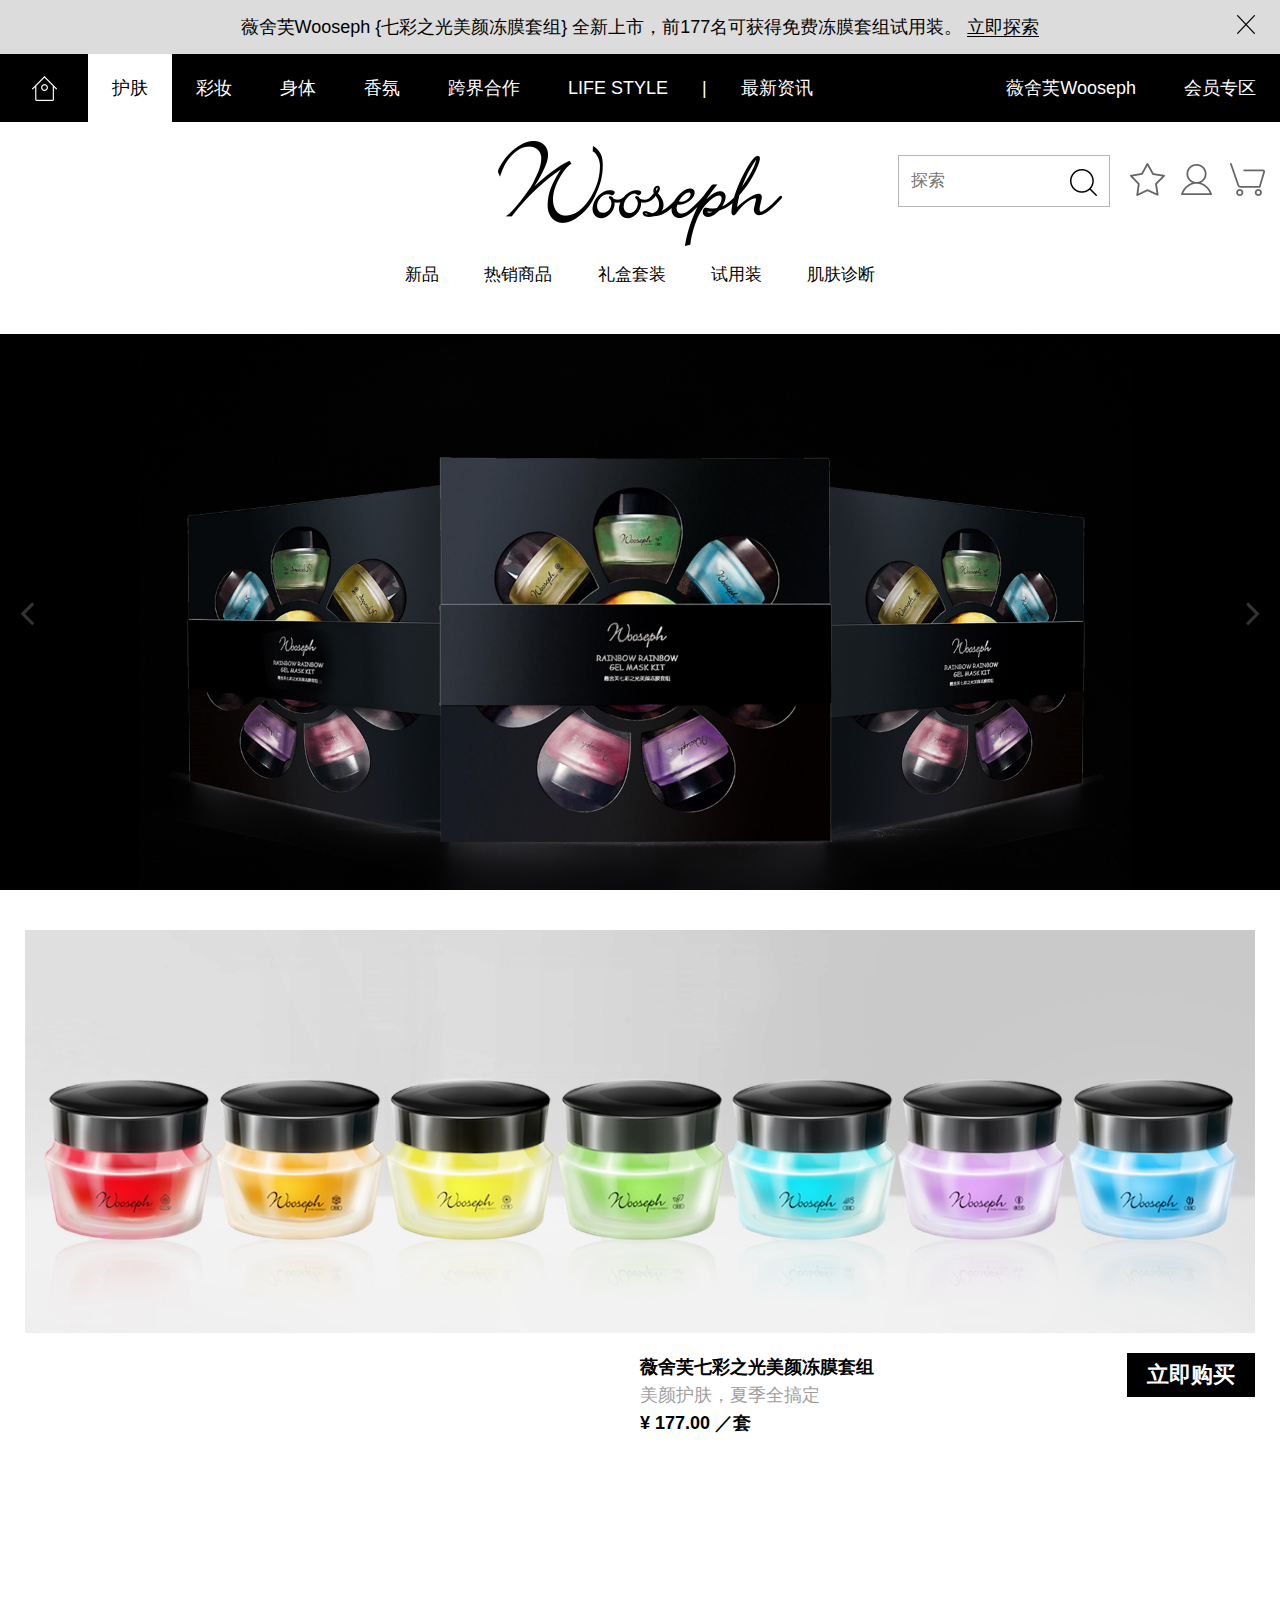
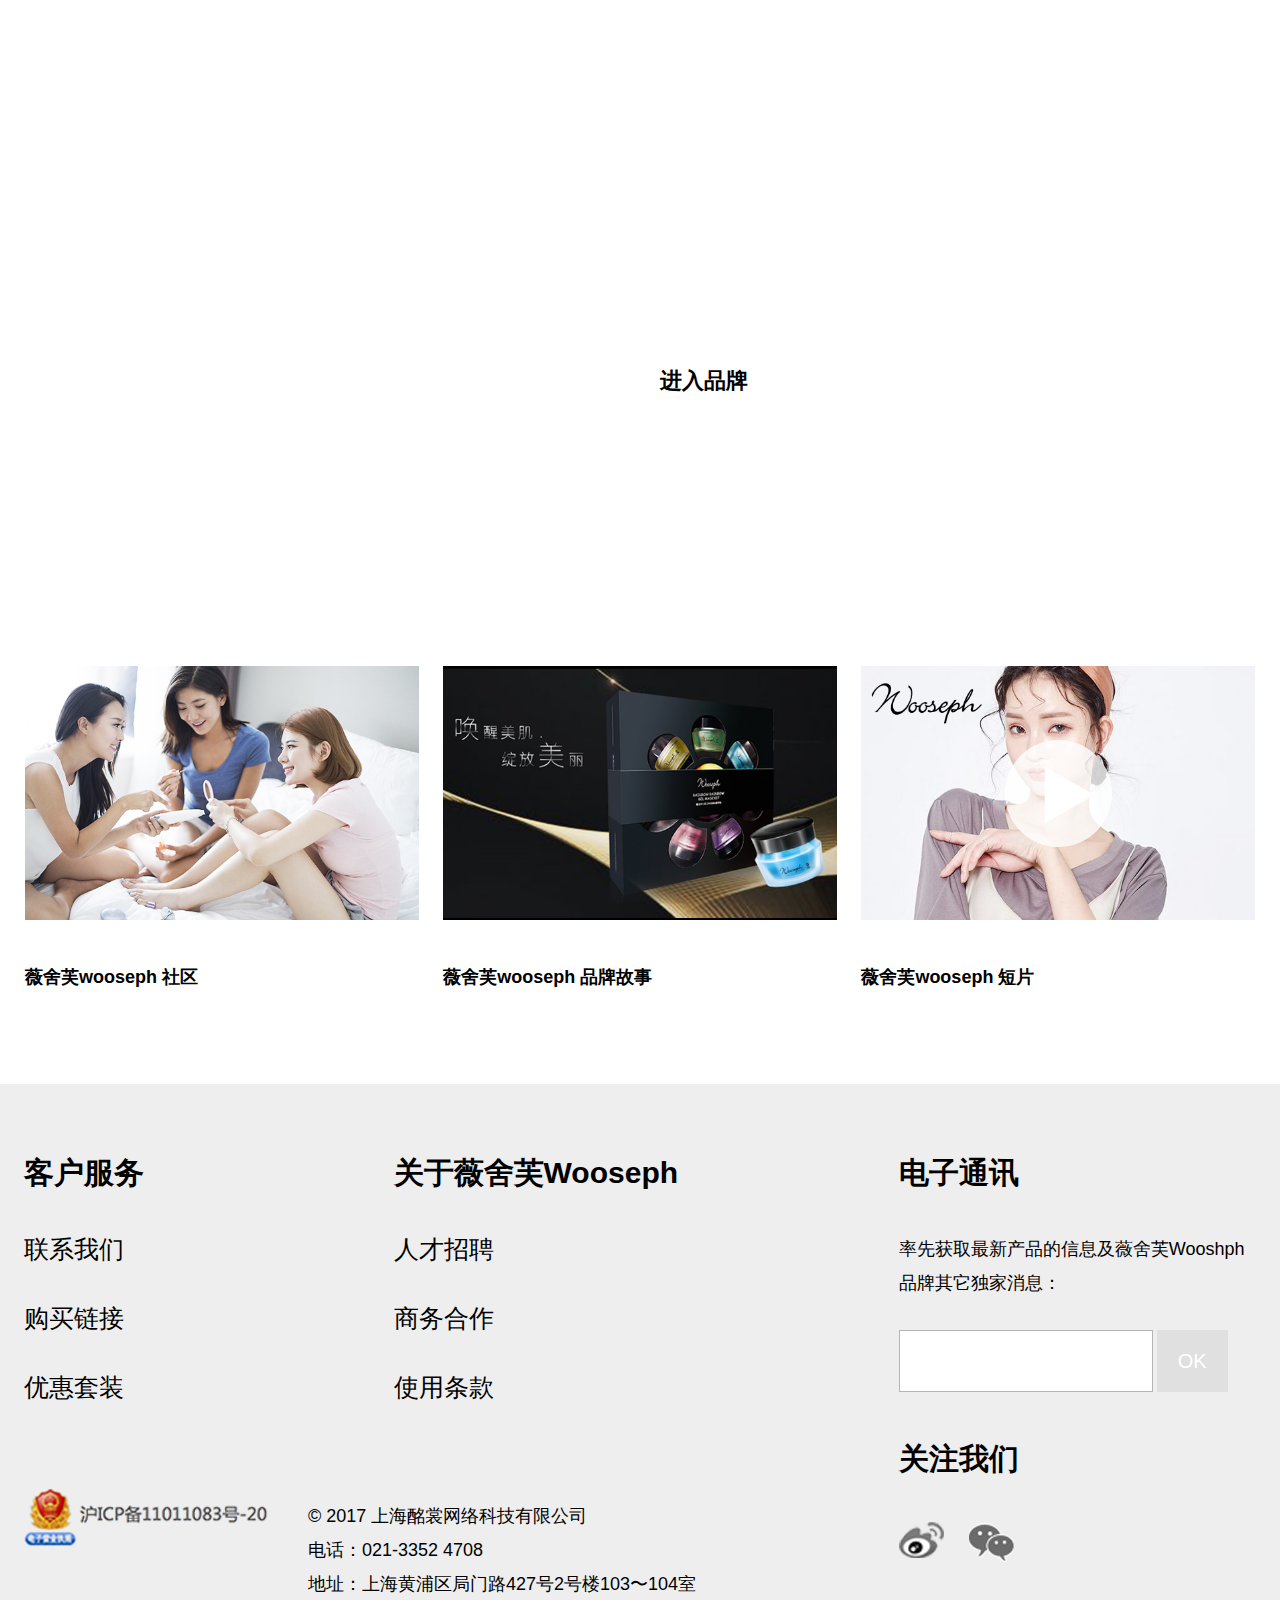
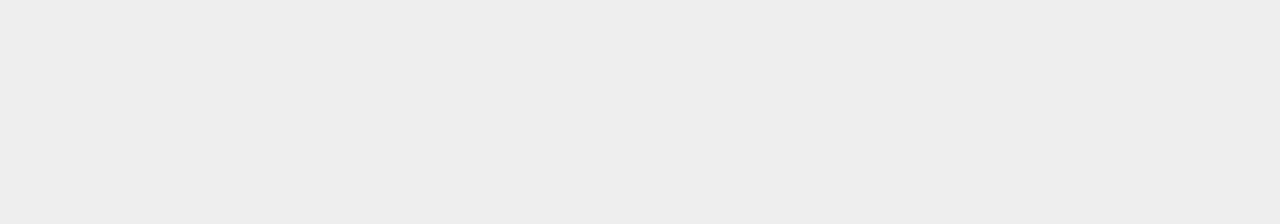
==== index.html @ 938f3264 "update" ====
<!DOCTYPE HTML PUBLIC "-//W3C//DTD HTML 4.01 Transitional//EN"
        "http://www.w3.org/TR/html4/loose.dtd">
<html>
    <head>
        <meta http-equiv="Content-Type" content="text/html; charset=utf-8">
        <meta http-equiv="X-UA-Compatible" content="IE=edge">
        <meta name="renderer" content="webkit|ie-comp|ie-stand">
        <title>薇舍芙Wooseph</title>
        <link rel="icon" href="favicon.ico">
        <!--style-->
        <link rel="stylesheet" type="text/css" href="css/style.min.css">
        <!--[if lt IE 9]>
    <link rel="stylesheet" type="text/css" href="css/fixIE/animateItFixIE.css">
    <![endif]-->
        <!--[if lt IE 7]>
    <link rel="stylesheet" type="text/css" href="css/fixIE/fontelloFixIE.css">
    <![endif]-->
        <!--[if IE 6]>
    <script type="text/javascript" src="js/fixIE/byeIE6.js"></script>
    <![endif]-->
    </head>
    <body>
        <!--topBar start-->
        <div class="topBar-prompt" id="topBar-prompt">
            <div class="container">
                <p>薇舍芙Wooseph {七彩之光美颜冻膜套组} 全新上市，前177名可获得免费冻膜套组试用装。
                    <a href="#">立即探索</a>
                </p>
                <button type="button" class="close" id="topBar-prompt-close">
                    <img src="img/close.png" alt="">
                </button>
            </div>
        </div>
        <div class="topBar" id="anchor-top">
            <div class="container">
                <ul class="topBar-nav">
                    <li>
                        <a href="#" class="home"></a>
                    </li>
                    <li>
                        <a href="#" class="active">护肤</a>
                    </li>
                    <li>
                        <a href="#">彩妆</a>
                    </li>
                    <li>
                        <a href="#">身体</a>
                    </li>
                    <li>
                        <a href="#">香氛</a>
                    </li>
                    <li>
                        <a href="#">跨界合作</a>
                    </li>
                    <li>
                        <a href="#">LIFE STYLE</a>
                    </li>
                    <li class="line">|</li>
                    <li>
                        <a href="#">最新资讯</a>
                    </li>
                </ul>
                <ul class="topBar-nav pull-right">
                    <li>
                        <a href="#">薇舍芙Wooseph</a>
                    </li>
                    <li>
                        <a href="#">会员专区</a>
                    </li>
                </ul>
            </div>
        </div>
        <!--topBar over-->
        <!--header start-->
        <div class="headerBox">
            <div class="container">
                <a class="logo" href="#">
                    <img src="img/logo.png" alt="" />
                </a>
                <!--menu start-->
                <div class="menu">
                    <a href="#">新品</a>
                    <a href="#">热销商品</a>
                    <a href="#">礼盒套装</a>
                    <a href="#">试用装</a>
                    <a href="#">肌肤诊断</a>
                </div>
                <!--menu over-->
                <!-- start -->
                <div class="fun-region">
                    <div class="search-box">
                        <form action="">
                            <input type="text" class="input" name="" value="" placeholder="探索">
                            <button type="submit" class="search">
                                <img src="img/icon-1.png" alt="">
                            </button>
                        </form>
                    </div>
                    <div class="icons">
                        <a href="#">
                            <img src="img/icon-2.png" alt="">
                        </a>
                        <a href="#">
                            <img src="img/icon-3.png" alt="">
                        </a>
                        <a href="#">
                            <img src="img/icon-4.png" alt="">
                        </a>
                    </div>
                </div>
                <!-- over -->
            </div>
        </div>
        <!--header over-->
        <div class="sliderBox">
            <div>
                <li>
                    <a href="#">
                        <img src="img/slide-1.jpg" alt="" />
                    </a>
                </li>
                <li>
                    <a href="#">
                        <img src="img/slide-2.jpg" alt="" />
                    </a>
                </li>
            </div>
        </div>
        <!-- product start -->
        <div class="product-box">
            <div class="container">
                <div class="image">
                    <img src="img/img-1.jpg" alt="">
                </div>
                <div class="info">
                    <div class="text">
                        <p class="Medium">薇舍芙七彩之光美颜冻膜套组</p>
                        <p class="Light gray">美颜护肤，夏季全搞定</p>
                        <p class="Medium">¥ 177.00 ／套</p>
                    </div>
                    <a href="#" class="link">立即购买</a>
                </div>
            </div>
        </div>
        <!-- product over -->
        <!--parallax start-->
        <div class="parallaxBox" data-type="background" data-speed="10" data-offsetY="100" style="background-image: url('img/parallax.jpg');">
            <div class="container">
                <div class="parallaxText">
                    <div class="text">
                        <p>因智慧而聚集，因美丽而诞生，
                            <br />薇舍芙wooseph舍弃化学添加，
                            <br />萃取天然成分，养出自然肌肤，
                            <br />定格少女朝颜</p>
                    </div>
                    <a href="#">进入品牌</a>
                </div>
            </div>
        </div>
        <!--parallax over-->
        <!--feature start-->
        <div class="imageArrayBox">
            <div class="container">
                <div class="imageArray">
                    <!--group start-->
                    <div class="item">
                        <div class="imgBox iScaleAnimation">
                            <a href="#">
                                <img class="iAnimation" src="img/img-2.jpg" alt="" />
                            </a>
                        </div>
                        <div class="textBox">
                            <a href="#">薇舍芙wooseph 社区</a>
                        </div>
                    </div>
                    <!--group over-->
                    <!--group cover01 start-->
                    <div class="item">
                        <div class="imgBox iScaleAnimation">
                            <a href="#">
                                <img class="iAnimation" src="img/img-3.jpg" alt="" />
                            </a>
                        </div>
                        <div class="textBox">
                            <a href="#">薇舍芙wooseph 品牌故事</a>
                        </div>
                    </div>
                    <!--group cover01 over-->
                    <!--group cover02 start-->
                    <div class="item item-fix">
                        <div class="imgBox iScaleAnimation">
                            <img class="iAnimation" src="img/img-4.jpg" alt="" />
                            <a href="#" class="play"></a>
                        </div>
                        <div class="textBox">
                            <a href="#">薇舍芙wooseph 短片</a>
                        </div>
                    </div>
                    <!--group cover02 over-->
                </div>
                <div class="clear"></div>
            </div>
        </div>
        <!--feature over-->
        <!-- footer start -->
        <div class="footerBox">
            <div class="container">
                <div class="left">
                    <div class="item">
                        <h3 class="title">客户服务</h3>
                        <a href="#" class="link">联系我们</a>
                        <a href="#" class="link">购买链接</a>
                        <a href="#" class="link">优惠套装</a>
                    </div>
                    <div class="item">
                        <h3 class="title">关于薇舍芙Wooseph</h3>
                        <a href="#" class="link">人才招聘</a>
                        <a href="#" class="link">商务合作</a>
                        <a href="#" class="link">使用条款</a>
                    </div>
                    <div class="clear"></div>
                    <div class="ICP">
                        <img src="img/ICP.jpg" alt=""> </div>
                    <div class="info">
                        <p>© 2017 上海酩裳网络科技有限公司</p>
                        <p>电话：021-3352 4708 </p>
                        <p>地址：上海黄浦区局门路427号2号楼103〜104室</p>
                    </div>
                    <div class="clear"></div>
                </div>
                <div class="right">
                    <div class="item">
                        <h3 class="title">电子通讯</h3>
                        <p style="margin-bottom: 30px;">率先获取最新产品的信息及薇舍芙Wooshph品牌其它独家消息：</p>
                        <form class="footer-form" action="">
                            <input class="input" type="text">
                            <button class="submit" type="submit">OK</button>
                            <div class="clear"></div>
                        </form>
                        <h3 class="title">关注我们</h3>
                        <a class="follow" href="#" target="_blank">
                            <img src="img/icon-5.png" alt="">
                        </a>
                        <a class="follow" href="#" target="_blank">
                            <img src="img/icon-6.png" alt="">
                        </a>
                    </div>
                </div>
                <div class="clear"></div>
            </div>
        </div>
        <!-- footer over -->
        <!--jquery-->
        <script type="text/javascript" src="js/jquery-1.9.1.min.js"></script>
        <!--animateIt-->
        <script type="text/javascript" src="js/animateIt/animateIt.js"></script>
        <!--slider-->
        <script type="text/javascript" src="js/responsiveSlider/responsiveslides.min.js"></script>
        <!--parallax-->
        <script type="text/javascript" src="js/parallax/parallax.js"></script>
        <!--fancy box-->
        <!-- <script type="text/javascript" src="js/fancyBox/jquery.fancybox.js"></script> -->
        <!--scripts-->
        <script type="text/javascript" src="js/scripts.js"></script>
    </body>
</html>
---- css/style.min.css ----
html,body,div,span,applet,object,iframe,h1,h2,h3,h4,h5,h6,p,blockquote,pre,a,abbr,acronym,address,big,cite,code,del,dfn,em,img,ins,kbd,q,s,samp,small,strike,strong,sub,sup,tt,var,b,u,i,center,dl,dt,dd,ol,ul,li,fieldset,form,label,legend,table,caption,tbody,tfoot,thead,tr,th,td,article,aside,canvas,details,embed,figure,figcaption,footer,header,hgroup,menu,nav,output,ruby,section,summary,time,mark,audio,video{margin:0;padding:0;border:0;font-size:100%;font:inherit;vertical-align:baseline}article,aside,details,figcaption,figure,footer,header,hgroup,menu,nav,section{display:block}body{line-height:1}ol,ul,.sliderBox>div{list-style:none}a{text-decoration:none}b,strong{font-weight:bold}blockquote,q{quotes:none}blockquote:before,blockquote:after,q:before,q:after{content:'';content:none}table{border-collapse:collapse;border-spacing:0}input,textarea,button,a{outline:0}input,textarea{border:0;margin:0;padding:0}textarea{resize:none}sub,sup,small{font-size:75%}@font-face{font-family:"PingFang";src:url("../font/PingFang-Regular.ttf")}body{color:#000000;font-family:"PingFang", "Microsoft YaHei", "SimSun", Arial, Helvetica, sans-serif;font-size:18px;line-height:34px;background:#fff}h1,h2,h3,h4,h5,h6{font-family:"PingFang", "Microsoft YaHei", "SimSun", Arial, Helvetica, sans-serif}h1{font-size:36px;line-height:46px}h2{font-size:32px;line-height:42px}h3{font-size:28px;line-height:38px}h4{font-size:24px;line-height:34px}h5{font-size:18px;line-height:28px}h6{font-size:14px;line-height:24px}button,input,textarea{font-family:"PingFang", "Microsoft YaHei", "SimSun", Arial, Helvetica, sans-serif;color:#000000}a{-webkit-transition:all 0.3s ease;transition:all 0.3s ease;color:#000000}a .fontIcon{-webkit-transition:all 0s;transition:all 0s;cursor:pointer}@font-face{font-family:'fontello';src:url("../font/fontello.eot?38549612");src:url("../font/fontello.eot?38549612#iefix") format("embedded-opentype"),url("../font/fontello.woff?38549612") format("woff"),url("../font/fontello.ttf?38549612") format("truetype"),url("../font/fontello.svg?38549612#fontello") format("svg");font-weight:normal;font-style:normal}.fontIcon{font-family:"fontello";font-style:normal;font-weight:normal;speak:none;display:inline-block;text-decoration:inherit;text-align:center;font-variant:normal;text-transform:none;line-height:1em;-webkit-font-smoothing:antialiased;-moz-osx-font-smoothing:grayscale;cursor:default}.container{*zoom:1;max-width:1860px;margin-left:auto;margin-right:auto}.container:after{content:"";display:block;height:0;clear:both}.inner{padding-left:27px;padding-right:27px}.lightBox{background:#fff;padding:60px 0;border-bottom:1px solid #dddddd}.grayBox{background:#f9f9f9;padding:60px 0;border-bottom:1px solid #dddddd}.pull-left{float:left !important}.pull-right{float:right !important}.align-left{text-align:left !important}.align-right{text-align:right !important}.align-center{text-align:center !important}.clearFix:after{*zoom:1}.clearFix:after:after{content:"";display:block;height:0;clear:both;overflow:hidden}.clear{height:0;clear:both;overflow:hidden}p.Light{font-weight:300}p.Medium{font-weight:600}p.gray{color:#9f9e9e}.product-box{padding-top:40px;padding-bottom:100px}.product-box .container{padding:0 25px}.product-box .image{margin-bottom:20px}.product-box .image img{display:block;width:100%}.product-box .info .text{float:left;margin-left:50%}.product-box .info .text p{line-height:28px}.product-box .info a.link{float:right;display:block;padding:5px 20px;color:#fff;font-size:22px;background-color:#000;font-weight:600}.iScaleAnimation .iAnimation{-webkit-transition:0.75s;transition:0.75s}.iScaleAnimation:hover.iAnimation,.iScaleAnimation:hover .iAnimation,.iScaleAnimation:focus.iAnimation,.iScaleAnimation:focus .iAnimation,.iScaleAnimation:active.iAnimation,.iScaleAnimation:active .iAnimation{-webkit-transform:scale(1.1);transform:scale(1.1)}@-webkit-keyframes iSpin{0%{-webkit-transform:rotate(0deg);transform:rotate(0deg)}100%{-webkit-transform:rotate(359deg);transform:rotate(359deg)}}@keyframes iSpin{0%{-webkit-transform:rotate(0deg);transform:rotate(0deg)}100%{-webkit-transform:rotate(359deg);transform:rotate(359deg)}}.iSpin{-webkit-animation-name:iSpin;animation-name:iSpin}.iSpinAnimation:hover.iAnimation,.iSpinAnimation:hover .iAnimation,.iSpinAnimation:active.iAnimation,.iSpinAnimation:active .iAnimation{-webkit-animation:iSpin 1s ease-in-out 1;animation:iSpin 1s ease-in-out 1}@-webkit-keyframes iSpinShort{0%{-webkit-transform:rotate(0deg);transform:rotate(0deg)}100%{-webkit-transform:rotate(90deg);transform:rotate(90deg)}}@keyframes iSpinShort{0%{-webkit-transform:rotate(0deg);transform:rotate(0deg)}100%{-webkit-transform:rotate(90deg);transform:rotate(90deg)}}.iSpinShort{-webkit-animation-name:iSpinShort;animation-name:iSpinShort}.iSpinShortAnimation:hover.iAnimation,.iSpinShortAnimation:hover .iAnimation,.iSpinShortAnimation:active.iAnimation,.iSpinShortAnimation:active .iAnimation{-webkit-animation:iSpinShort 0.3s ease-in-out 1;animation:iSpinShort 0.3s ease-in-out 1}@-webkit-keyframes iBounce{from,20%,53%,80%,to{-webkit-animation-timing-function:cubic-bezier(0.215, 0.61, 0.355, 1);animation-timing-function:cubic-bezier(0.215, 0.61, 0.355, 1);-webkit-transform:translate3d(0, 0, 0);transform:translate3d(0, 0, 0)}40%,43%{-webkit-animation-timing-function:cubic-bezier(0.755, 0.05, 0.855, 0.06);animation-timing-function:cubic-bezier(0.755, 0.05, 0.855, 0.06);-webkit-transform:translate3d(0, -30%, 0);transform:translate3d(0, -30%, 0)}70%{-webkit-animation-timing-function:cubic-bezier(0.755, 0.05, 0.855, 0.06);animation-timing-function:cubic-bezier(0.755, 0.05, 0.855, 0.06);-webkit-transform:translate3d(0, -15%, 0);transform:translate3d(0, -15%, 0)}90%{-webkit-transform:translate3d(0, -4%, 0);transform:translate3d(0, -4%, 0)}}@keyframes iBounce{from,20%,53%,80%,to{-webkit-animation-timing-function:cubic-bezier(0.215, 0.61, 0.355, 1);animation-timing-function:cubic-bezier(0.215, 0.61, 0.355, 1);-webkit-transform:translate3d(0, 0, 0);transform:translate3d(0, 0, 0)}40%,43%{-webkit-animation-timing-function:cubic-bezier(0.755, 0.05, 0.855, 0.06);animation-timing-function:cubic-bezier(0.755, 0.05, 0.855, 0.06);-webkit-transform:translate3d(0, -30%, 0);transform:translate3d(0, -30%, 0)}70%{-webkit-animation-timing-function:cubic-bezier(0.755, 0.05, 0.855, 0.06);animation-timing-function:cubic-bezier(0.755, 0.05, 0.855, 0.06);-webkit-transform:translate3d(0, -15%, 0);transform:translate3d(0, -15%, 0)}90%{-webkit-transform:translate3d(0, -4%, 0);transform:translate3d(0, -4%, 0)}}.iBounce{-webkit-animation-name:iBounce;animation-name:iBounce;-webkit-transform-origin:center bottom;transform-origin:center bottom}.iBounceAnimation:hover.iAnimation,.iBounceAnimation:hover .iAnimation,.iBounceAnimation:active.iAnimation,.iBounceAnimation:active .iAnimation{-webkit-animation:iBounce 1s ease-in-out 1;animation:iBounce 1s ease-in-out 1}@-webkit-keyframes iRubberBand{from{-webkit-transform:scale3d(1, 1, 1);transform:scale3d(1, 1, 1)}30%{-webkit-transform:scale3d(1.25, 0.75, 1);transform:scale3d(1.25, 0.75, 1)}40%{-webkit-transform:scale3d(0.75, 1.25, 1);transform:scale3d(0.75, 1.25, 1)}50%{-webkit-transform:scale3d(1.15, 0.85, 1);transform:scale3d(1.15, 0.85, 1)}65%{-webkit-transform:scale3d(0.95, 1.05, 1);transform:scale3d(0.95, 1.05, 1)}75%{-webkit-transform:scale3d(1.05, 0.95, 1);transform:scale3d(1.05, 0.95, 1)}to{-webkit-transform:scale3d(1, 1, 1);transform:scale3d(1, 1, 1)}}@keyframes iRubberBand{from{-webkit-transform:scale3d(1, 1, 1);transform:scale3d(1, 1, 1)}30%{-webkit-transform:scale3d(1.25, 0.75, 1);transform:scale3d(1.25, 0.75, 1)}40%{-webkit-transform:scale3d(0.75, 1.25, 1);transform:scale3d(0.75, 1.25, 1)}50%{-webkit-transform:scale3d(1.15, 0.85, 1);transform:scale3d(1.15, 0.85, 1)}65%{-webkit-transform:scale3d(0.95, 1.05, 1);transform:scale3d(0.95, 1.05, 1)}75%{-webkit-transform:scale3d(1.05, 0.95, 1);transform:scale3d(1.05, 0.95, 1)}to{-webkit-transform:scale3d(1, 1, 1);transform:scale3d(1, 1, 1)}}.iRubberBand{-webkit-animation-name:iRubberBand;animation-name:iRubberBand}.iRubberBandAnimation:hover.iAnimation,.iRubberBandAnimation:hover .iAnimation,.iRubberBandAnimation:active.iAnimation,.iRubberBandAnimation:active .iAnimation{-webkit-animation:iRubberBand 1s ease-in-out 1;animation:iRubberBand 1s ease-in-out 1}@-webkit-keyframes iSwing{20%{-webkit-transform:rotate3d(0, 0, 1, 15deg);transform:rotate3d(0, 0, 1, 15deg)}40%{-webkit-transform:rotate3d(0, 0, 1, -10deg);transform:rotate3d(0, 0, 1, -10deg)}60%{-webkit-transform:rotate3d(0, 0, 1, 5deg);transform:rotate3d(0, 0, 1, 5deg)}80%{-webkit-transform:rotate3d(0, 0, 1, -5deg);transform:rotate3d(0, 0, 1, -5deg)}to{-webkit-transform:rotate3d(0, 0, 1, 0deg);transform:rotate3d(0, 0, 1, 0deg)}}@keyframes iSwing{20%{-webkit-transform:rotate3d(0, 0, 1, 15deg);transform:rotate3d(0, 0, 1, 15deg)}40%{-webkit-transform:rotate3d(0, 0, 1, -10deg);transform:rotate3d(0, 0, 1, -10deg)}60%{-webkit-transform:rotate3d(0, 0, 1, 5deg);transform:rotate3d(0, 0, 1, 5deg)}80%{-webkit-transform:rotate3d(0, 0, 1, -5deg);transform:rotate3d(0, 0, 1, -5deg)}to{-webkit-transform:rotate3d(0, 0, 1, 0deg);transform:rotate3d(0, 0, 1, 0deg)}}.iSwing{-webkit-animation-name:iSwing;animation-name:iSwing;-webkit-transform-origin:top center;transform-origin:top center}.iSwingAnimation:hover.iAnimation,.iSwingAnimation:hover .iAnimation,.iSwingAnimation:active.iAnimation,.iSwingAnimation:active .iAnimation{-webkit-animation:iSwing 0.5s ease-in-out 1;animation:iSwing 0.5s ease-in-out 1}@-webkit-keyframes iFadeInUp{from{opacity:0;-webkit-transform:translate3d(0, -100%, 0);transform:translate3d(0, -100%, 0)}to{opacity:1;-webkit-transform:none;transform:none}}@keyframes iFadeInUp{from{opacity:0;-webkit-transform:translate3d(0, -100%, 0);transform:translate3d(0, -100%, 0)}to{opacity:1;-webkit-transform:none;transform:none}}.iFadeInUp{-webkit-animation-name:iFadeInUp;animation-name:iFadeInUp}.iFadeInUpAnimation:hover.iAnimation,.iFadeInUpAnimation:hover .iAnimation,.iFadeInUpAnimation:active.iAnimation,.iFadeInUpAnimation:active .iAnimation{-webkit-animation:iFadeInUp 0.3s ease-in-out 1;animation:iFadeInUp 0.3s ease-in-out 1}@-webkit-keyframes iFadeInDown{from{opacity:0;-webkit-transform:translate3d(0, 100%, 0);transform:translate3d(0, 100%, 0)}to{opacity:1;-webkit-transform:none;transform:none}}@keyframes iFadeInDown{from{opacity:0;-webkit-transform:translate3d(0, 100%, 0);transform:translate3d(0, 100%, 0)}to{opacity:1;-webkit-transform:none;transform:none}}.iFadeInDown{-webkit-animation-name:iFadeInDown;animation-name:iFadeInDown}.iFadeInDownAnimation:hover.iAnimation,.iFadeInDownAnimation:hover .iAnimation,.iFadeInDownAnimation:active.iAnimation,.iFadeInDownAnimation:active .iAnimation{-webkit-animation:iFadeInDown 0.3s ease-in-out 1;animation:iFadeInDown 0.3s ease-in-out 1}@-webkit-keyframes iFadeInLeft{from{opacity:0;-webkit-transform:translate3d(-100%, 0, 0);transform:translate3d(-100%, 0, 0)}to{opacity:1;-webkit-transform:none;transform:none}}@keyframes iFadeInLeft{from{opacity:0;-webkit-transform:translate3d(-100%, 0, 0);transform:translate3d(-100%, 0, 0)}to{opacity:1;-webkit-transform:none;transform:none}}.iFadeInLeft{-webkit-animation-name:iFadeInLeft;animation-name:iFadeInLeft}.iFadeInLeftAnimation:hover.iAnimation,.iFadeInLeftAnimation:hover .iAnimation,.iFadeInLeftAnimation:active.iAnimation,.iFadeInLeftAnimation:active .iAnimation{-webkit-animation:iFadeInLeft 0.5s;animation:iFadeInLeft 0.5s}@-webkit-keyframes iFadeInRight{from{opacity:0;-webkit-transform:translate3d(100%, 0, 0);transform:translate3d(100%, 0, 0)}to{opacity:1;-webkit-transform:none;transform:none}}@keyframes iFadeInRight{from{opacity:0;-webkit-transform:translate3d(100%, 0, 0);transform:translate3d(100%, 0, 0)}to{opacity:1;-webkit-transform:none;transform:none}}.iFadeInRight{-webkit-animation-name:iFadeInRight;animation-name:iFadeInRight}.iFadeInRightAnimation:hover.iAnimation,.iFadeInRightAnimation:hover .iAnimation,.iFadeInRightAnimation:active.iAnimation,.iFadeInRightAnimation:active .iAnimation{-webkit-animation:iFadeInRight 0.5s;animation:iFadeInRight 0.5s}.animated{-webkit-animation-duration:1s;animation-duration:1s;-webkit-animation-fill-mode:both;animation-fill-mode:both}.slow{-webkit-animation-duration:1.5s;animation-duration:1.5s;-webkit-animation-fill-mode:both;animation-fill-mode:both}.slower{-webkit-animation-duration:2s;animation-duration:2s;-webkit-animation-fill-mode:both;animation-fill-mode:both}.slowest{-webkit-animation-duration:3s;animation-duration:3s;-webkit-animation-fill-mode:both;animation-fill-mode:both}.delay-250{-webkit-animation-delay:0.25s;-moz-animation-delay:0.25s;-o-animation-delay:0.25s;animation-delay:0.25s}.delay-500{-webkit-animation-delay:0.5s;-moz-animation-delay:0.5s;-o-animation-delay:0.5s;animation-delay:0.5s}.delay-750{-webkit-animation-delay:0.75s;-moz-animation-delay:0.75s;-o-animation-delay:0.75s;animation-delay:0.75s}.delay-1000{-webkit-animation-delay:1.0s;-moz-animation-delay:1.0s;-o-animation-delay:1.0s;animation-delay:1.0s}.delay-1250{-webkit-animation-delay:1.25s;-moz-animation-delay:1.25s;-o-animation-delay:1.25s;animation-delay:1.25s}.delay-1500{-webkit-animation-delay:1.5s;-moz-animation-delay:1.5s;-o-animation-delay:1.5s;animation-delay:1.5s}.delay-1750{-webkit-animation-delay:1.75s;-moz-animation-delay:1.75s;-o-animation-delay:1.75s;animation-delay:1.75s}.delay-2000{-webkit-animation-delay:2.0s;-moz-animation-delay:2.0s;-o-animation-delay:2.0s;animation-delay:2.0s}.delay-2500{-webkit-animation-delay:2.5s;-moz-animation-delay:2.5s;-o-animation-delay:2.5s;animation-delay:2.5s}.delay-2000{-webkit-animation-delay:2.0s;-moz-animation-delay:2.0s;-o-animation-delay:2.0s;animation-delay:2.0s}.delay-2500{-webkit-animation-delay:2.5s;-moz-animation-delay:2.5s;-o-animation-delay:2.5s;animation-delay:2.5s}.delay-3000{-webkit-animation-delay:3.0s;-moz-animation-delay:3.0s;-o-animation-delay:3.0s;animation-delay:3.0s}.delay-3500{-webkit-animation-delay:3.5s;-moz-animation-delay:3.5s;-o-animation-delay:3.5s;animation-delay:3.5s}.bounceInRight,.bounceInLeft,.bounceInUp,.bounceInDown{opacity:0;-webkit-transform:translateX(400px);transform:translateX(400px)}.fadeInRight,.fadeInLeft,.fadeInUp,.fadeInDown{opacity:0;-webkit-transform:translateX(400px);transform:translateX(400px)}.flipInX,.flipInY,.rotateIn,.rotateInUpLeft,.rotateInUpRight,.rotateInDownLeft,.rotateDownUpRight,.rollIn{opacity:0}.lightSpeedInRight,.lightSpeedInLeft{opacity:0;-webkit-transform:translateX(400px);transform:translateX(400px)}@-webkit-keyframes bounceIn{0%{opacity:0;-webkit-transform:scale(0.3)}50%{opacity:1;-webkit-transform:scale(1.05)}70%{-webkit-transform:scale(0.9)}100%{-webkit-transform:scale(1)}}@keyframes bounceIn{0%{opacity:0;transform:scale(0.3)}50%{opacity:1;transform:scale(1.05)}70%{transform:scale(0.9)}100%{transform:scale(1)}}.bounceIn.go{-webkit-animation-name:bounceIn;animation-name:bounceIn}@-webkit-keyframes bounceInRight{0%{opacity:0;-webkit-transform:translateX(400px)}60%{-webkit-transform:translateX(-30px)}80%{-webkit-transform:translateX(10px)}100%{opacity:1;-webkit-transform:translateX(0)}}@keyframes bounceInRight{0%{opacity:0;transform:translateX(400px)}60%{transform:translateX(-30px)}80%{transform:translateX(10px)}100%{opacity:1;transform:translateX(0)}}.bounceInRight.go{-webkit-animation-name:bounceInRight;animation-name:bounceInRight}@-webkit-keyframes bounceInLeft{0%{opacity:0;-webkit-transform:translateX(-400px)}60%{-webkit-transform:translateX(30px)}80%{-webkit-transform:translateX(-10px)}100%{opacity:1;-webkit-transform:translateX(0)}}@keyframes bounceInLeft{0%{opacity:0;transform:translateX(-400px)}60%{transform:translateX(30px)}80%{transform:translateX(-10px)}100%{opacity:1;transform:translateX(0)}}.bounceInLeft.go{-webkit-animation-name:bounceInLeft;animation-name:bounceInLeft}@-webkit-keyframes bounceInUp{0%{opacity:0;-webkit-transform:translateY(400px)}60%{-webkit-transform:translateY(-30px)}80%{-webkit-transform:translateY(10px)}100%{opacity:1;-webkit-transform:translateY(0)}}@keyframes bounceInUp{0%{opacity:0;transform:translateY(400px)}60%{transform:translateY(-30px)}80%{transform:translateY(10px)}100%{opacity:1;transform:translateY(0)}}.bounceInUp.go{-webkit-animation-name:bounceInUp;animation-name:bounceInUp}@-webkit-keyframes bounceInDown{0%{opacity:0;-webkit-transform:translateY(-400px)}60%{-webkit-transform:translateY(30px)}80%{-webkit-transform:translateY(-10px)}100%{opacity:1;-webkit-transform:translateY(0)}}@keyframes bounceInDown{0%{opacity:0;transform:translateY(-400px)}60%{transform:translateY(30px)}80%{transform:translateY(-10px)}100%{opacity:1;transform:translateY(0)}}.bounceInDown.go{-webkit-animation-name:bounceInDown;animation-name:bounceInDown}@-webkit-keyframes fadeIn{0%{opacity:0}100%{opacity:1;display:block}}@keyframes fadeIn{0%{opacity:0}100%{opacity:1;display:block}}.fadeIn{opacity:0}.fadeIn.go{-webkit-animation-name:fadeIn;animation-name:fadeIn}@-webkit-keyframes growIn{0%{-webkit-transform:scale(0.2);opacity:0}50%{-webkit-transform:scale(1.2)}100%{-webkit-transform:scale(1);opacity:1}}@keyframes growIn{0%{transform:scale(0.2);opacity:0}50%{transform:scale(1.2)}100%{transform:scale(1);opacity:1}}.growIn{-webkit-transform:scale(0.2);transform:scale(0.2);opacity:0}.growIn.go{-webkit-animation-name:growIn;animation-name:growIn}@-webkit-keyframes shake{0%,100%{-webkit-transform:translateX(0)}10%,30%,50%,70%,90%{-webkit-transform:translateX(-10px)}20%,40%,60%,80%{-webkit-transform:translateX(10px)}}@keyframes shake{0%,100%{transform:translateX(0)}10%,30%,50%,70%,90%{transform:translateX(-10px)}20%,40%,60%,80%{transform:translateX(10px)}}.shake.go{-webkit-animation-name:shake;animation-name:shake}@-webkit-keyframes shakeUp{0%,100%{-webkit-transform:translateX(0)}10%,30%,50%,70%,90%{-webkit-transform:translateY(-10px)}20%,40%,60%,80%{-webkit-transform:translateY(10px)}}@keyframes shakeUp{0%,100%{transform:translateY(0)}10%,30%,50%,70%,90%{transform:translateY(-10px)}20%,40%,60%,80%{transform:translateY(10px)}}.shakeUp.go{-webkit-animation-name:shakeUp;animation-name:shakeUp}@-webkit-keyframes fadeInLeft{0%{opacity:0;-webkit-transform:translateX(-400px)}50%{opacity:0.3}100%{opacity:1;-webkit-transform:translateX(0)}}@keyframes fadeInLeft{0%{opacity:0;transform:translateX(-400px)}50%{opacity:0.3}100%{opacity:1;transform:translateX(0)}}.fadeInLeft{opacity:0;-webkit-transform:translateX(-400px);transform:translateX(-400px)}.fadeInLeft.go{-webkit-animation-name:fadeInLeft;animation-name:fadeInLeft}@-webkit-keyframes fadeInRight{0%{opacity:0;-webkit-transform:translateX(400px)}50%{opacity:0.3}100%{opacity:1;-webkit-transform:translateX(0)}}@keyframes fadeInRight{0%{opacity:0;transform:translateX(400px)}50%{opacity:0.3}100%{opacity:1;transform:translateX(0)}}.fadeInRight{opacity:0;-webkit-transform:translateX(400px);transform:translateX(400px)}.fadeInRight.go{-webkit-animation-name:fadeInRight;animation-name:fadeInRight}@-webkit-keyframes fadeInUp{0%{opacity:0;-webkit-transform:translateY(400px)}50%{opacity:0.3}100%{opacity:1;-webkit-transform:translateY(0)}}@keyframes fadeInUp{0%{opacity:0;transform:translateY(400px)}50%{opacity:0.3}100%{opacity:1;transform:translateY(0)}}.fadeInUp{opacity:0;-webkit-transform:translateY(400px);transform:translateY(400px)}.fadeInUp.go{-webkit-animation-name:fadeInUp;animation-name:fadeInUp}@-webkit-keyframes fadeInDown{0%{opacity:0;-webkit-transform:translateY(-400px)}50%{opacity:0.3}100%{opacity:1;-webkit-transform:translateY(0)}}@keyframes fadeInDown{0%{opacity:0;transform:translateY(-400px)}50%{opacity:0.3}100%{opacity:1;transform:translateY(0)}}.fadeInDown{opacity:0;-webkit-transform:translateY(-400px);transform:translateY(-400px)}.fadeInDown.go{-webkit-animation-name:fadeInDown;animation-name:fadeInDown}@-webkit-keyframes rotateIn{0%{-webkit-transform-origin:center center;-webkit-transform:rotate(-200deg);opacity:0}100%{-webkit-transform-origin:center center;-webkit-transform:rotate(0);opacity:1}}@keyframes rotateIn{0%{transform-origin:center center;transform:rotate(-200deg);opacity:0}100%{transform-origin:center center;transform:rotate(0);opacity:1}}.rotateIn.go{-webkit-animation-name:rotateIn;animation-name:rotateIn}@-webkit-keyframes rotateInUpLeft{0%{-webkit-transform-origin:left bottom;-webkit-transform:rotate(90deg);opacity:0}100%{-webkit-transform-origin:left bottom;-webkit-transform:rotate(0);opacity:1}}@keyframes rotateInUpLeft{0%{transform-origin:left bottom;transform:rotate(90deg);opacity:0}100%{transform-origin:left bottom;transform:rotate(0);opacity:1}}.rotateInUpLeft.go{-webkit-animation-name:rotateInUpLeft;animation-name:rotateInUpLeft}@-webkit-keyframes rotateInDownLeft{0%{-webkit-transform-origin:left bottom;-webkit-transform:rotate(-90deg);opacity:0}100%{-webkit-transform-origin:left bottom;-webkit-transform:rotate(0);opacity:1}}@keyframes rotateInDownLeft{0%{transform-origin:left bottom;transform:rotate(-90deg);opacity:0}100%{transform-origin:left bottom;transform:rotate(0);opacity:1}}.rotateInDownLeft.go{-webkit-animation-name:rotateInDownLeft;animation-name:rotateInDownLeft}@-webkit-keyframes rotateInUpRight{0%{-webkit-transform-origin:right bottom;-webkit-transform:rotate(-90deg);opacity:0}100%{-webkit-transform-origin:right bottom;-webkit-transform:rotate(0);opacity:1}}@keyframes rotateInUpRight{0%{transform-origin:right bottom;transform:rotate(-90deg);opacity:0}100%{transform-origin:right bottom;transform:rotate(0);opacity:1}}.rotateInUpRight.go{-webkit-animation-name:rotateInUpRight;animation-name:rotateInUpRight}@-webkit-keyframes rotateInDownRight{0%{-webkit-transform-origin:right bottom;-webkit-transform:rotate(90deg);opacity:0}100%{-webkit-transform-origin:right bottom;-webkit-transform:rotate(0);opacity:1}}@keyframes rotateInDownRight{0%{transform-origin:right bottom;transform:rotate(90deg);opacity:0}100%{transform-origin:right bottom;transform:rotate(0);opacity:1}}.rotateInDownRight.go{-webkit-animation-name:rotateInDownRight;animation-name:rotateInDownRight}@-webkit-keyframes rollIn{0%{opacity:0;-webkit-transform:translateX(-100%) rotate(-120deg)}100%{opacity:1;-webkit-transform:translateX(0px) rotate(0deg)}}@keyframes rollIn{0%{opacity:0;transform:translateX(-100%) rotate(-120deg)}100%{opacity:1;transform:translateX(0px) rotate(0deg)}}.rollIn.go{-webkit-animation-name:rollIn;animation-name:rollIn}@-webkit-keyframes wiggle{0%{-webkit-transform:skewX(9deg)}10%{-webkit-transform:skewX(-8deg)}20%{-webkit-transform:skewX(7deg)}30%{-webkit-transform:skewX(-6deg)}40%{-webkit-transform:skewX(5deg)}50%{-webkit-transform:skewX(-4deg)}60%{-webkit-transform:skewX(3deg)}70%{-webkit-transform:skewX(-2deg)}80%{-webkit-transform:skewX(1deg)}90%{-webkit-transform:skewX(0deg)}100%{-webkit-transform:skewX(0deg)}}@keyframes wiggle{0%{transform:skewX(9deg)}10%{transform:skewX(-8deg)}20%{transform:skewX(7deg)}30%{transform:skewX(-6deg)}40%{transform:skewX(5deg)}50%{transform:skewX(-4deg)}60%{transform:skewX(3deg)}70%{transform:skewX(-2deg)}80%{transform:skewX(1deg)}90%{transform:skewX(0deg)}100%{transform:skewX(0deg)}}.wiggle.go{-webkit-animation-name:wiggle;animation-name:wiggle;-webkit-animation-timing-function:ease-in;animation-timing-function:ease-in}@-webkit-keyframes swing{20%,40%,60%,80%,100%{-webkit-transform-origin:top center}20%{-webkit-transform:rotate(15deg)}40%{-webkit-transform:rotate(-10deg)}60%{-webkit-transform:rotate(5deg)}80%{-webkit-transform:rotate(-5deg)}100%{-webkit-transform:rotate(0deg)}}@keyframes swing{20%{transform:rotate(15deg)}40%{transform:rotate(-10deg)}60%{transform:rotate(5deg)}80%{transform:rotate(-5deg)}100%{transform:rotate(0deg)}}.swing.go{-webkit-transform-origin:top center;transform-origin:top center;-webkit-animation-name:swing;animation-name:swing}@-webkit-keyframes tada{0%{-webkit-transform:scale(1)}10%,20%{-webkit-transform:scale(0.9) rotate(-3deg)}30%,50%,70%,90%{-webkit-transform:scale(1.1) rotate(3deg)}40%,60%,80%{-webkit-transform:scale(1.1) rotate(-3deg)}100%{-webkit-transform:scale(1) rotate(0)}}@keyframes tada{0%{transform:scale(1)}10%,20%{transform:scale(0.9) rotate(-3deg)}30%,50%,70%,90%{transform:scale(1.1) rotate(3deg)}40%,60%,80%{transform:scale(1.1) rotate(-3deg)}100%{transform:scale(1) rotate(0)}}.tada.go{-webkit-animation-name:tada;animation-name:tada}@-webkit-keyframes wobble{0%{-webkit-transform:translateX(0%)}15%{-webkit-transform:translateX(-25%) rotate(-5deg)}30%{-webkit-transform:translateX(20%) rotate(3deg)}45%{-webkit-transform:translateX(-15%) rotate(-3deg)}60%{-webkit-transform:translateX(10%) rotate(2deg)}75%{-webkit-transform:translateX(-5%) rotate(-1deg)}100%{-webkit-transform:translateX(0%)}}@keyframes wobble{0%{transform:translateX(0%)}15%{transform:translateX(-25%) rotate(-5deg)}30%{transform:translateX(20%) rotate(3deg)}45%{transform:translateX(-15%) rotate(-3deg)}60%{transform:translateX(10%) rotate(2deg)}75%{transform:translateX(-5%) rotate(-1deg)}100%{transform:translateX(0%)}}.wobble.go{-webkit-animation-name:wobble;animation-name:wobble}@-webkit-keyframes pulse{0%{-webkit-transform:scale(1)}50%{-webkit-transform:scale(1.1)}100%{-webkit-transform:scale(1)}}@keyframes pulse{0%{transform:scale(1)}50%{transform:scale(1.1)}100%{transform:scale(1)}}.pulse.go{-webkit-animation-name:pulse;animation-name:pulse}@-webkit-keyframes lightSpeedInRight{0%{-webkit-transform:translateX(100%) skewX(-30deg);opacity:0}60%{-webkit-transform:translateX(-20%) skewX(30deg);opacity:1}80%{-webkit-transform:translateX(0%) skewX(-15deg);opacity:1}100%{-webkit-transform:translateX(0%) skewX(0deg);opacity:1}}@keyframes lightSpeedInRight{0%{transform:translateX(100%) skewX(-30deg);opacity:0}60%{transform:translateX(-20%) skewX(30deg);opacity:1}80%{transform:translateX(0%) skewX(-15deg);opacity:1}100%{transform:translateX(0%) skewX(0deg);opacity:1}}.lightSpeedInRight.go{-webkit-animation-name:lightSpeedInRight;animation-name:lightSpeedInRight;-webkit-animation-timing-function:ease-out;animation-timing-function:ease-out}@-webkit-keyframes lightSpeedInLeft{0%{-webkit-transform:translateX(-100%) skewX(30deg);opacity:0}60%{-webkit-transform:translateX(20%) skewX(-30deg);opacity:1}80%{-webkit-transform:translateX(0%) skewX(15deg);opacity:1}100%{-webkit-transform:translateX(0%) skewX(0deg);opacity:1}}@keyframes lightSpeedInLeft{0%{transform:translateX(-100%) skewX(30deg);opacity:0}60%{transform:translateX(20%) skewX(-30deg);opacity:1}80%{transform:translateX(0%) skewX(15deg);opacity:1}100%{transform:translateX(0%) skewX(0deg);opacity:1}}.lightSpeedInLeft.go{-webkit-animation-name:lightSpeedInLeft;animation-name:lightSpeedInLeft;-webkit-animation-timing-function:ease-out;animation-timing-function:ease-out}@-webkit-keyframes flip{0%{-webkit-transform:perspective(400px) rotateY(0);-webkit-animation-timing-function:ease-out}40%{-webkit-transform:perspective(400px) translateZ(150px) rotateY(170deg);-webkit-animation-timing-function:ease-out}50%{-webkit-transform:perspective(400px) translateZ(150px) rotateY(190deg) scale(1);-webkit-animation-timing-function:ease-in}80%{-webkit-transform:perspective(400px) rotateY(360deg) scale(0.95);-webkit-animation-timing-function:ease-in}100%{-webkit-transform:perspective(400px) scale(1);-webkit-animation-timing-function:ease-in}}@keyframes flip{0%{transform:perspective(400px) rotateY(0);animation-timing-function:ease-out}40%{transform:perspective(400px) translateZ(150px) rotateY(170deg);animation-timing-function:ease-out}50%{transform:perspective(400px) translateZ(150px) rotateY(190deg) scale(1);animation-timing-function:ease-in}80%{transform:perspective(400px) rotateY(360deg) scale(0.95);animation-timing-function:ease-in}100%{transform:perspective(400px) scale(1);animation-timing-function:ease-in}}.flip.go{-webkit-backface-visibility:visible !important;-webkit-animation-name:flip;backface-visibility:visible !important;animation-name:flip}@-webkit-keyframes flipInX{0%{-webkit-transform:perspective(400px) rotateX(90deg);opacity:0}40%{-webkit-transform:perspective(400px) rotateX(-10deg)}70%{-webkit-transform:perspective(400px) rotateX(10deg)}100%{-webkit-transform:perspective(400px) rotateX(0deg);opacity:1}}@keyframes flipInX{0%{transform:perspective(400px) rotateX(90deg);opacity:0}40%{transform:perspective(400px) rotateX(-10deg)}70%{transform:perspective(400px) rotateX(10deg)}100%{transform:perspective(400px) rotateX(0deg);opacity:1}}.flipInX.go{-webkit-backface-visibility:visible !important;-webkit-animation-name:flipInX;backface-visibility:visible !important;animation-name:flipInX}@-webkit-keyframes flipInY{0%{-webkit-transform:perspective(400px) rotateY(90deg);opacity:0}40%{-webkit-transform:perspective(400px) rotateY(-10deg)}70%{-webkit-transform:perspective(400px) rotateY(10deg)}100%{-webkit-transform:perspective(400px) rotateY(0deg);opacity:1}}@keyframes flipInY{0%{transform:perspective(400px) rotateY(90deg);opacity:0}40%{transform:perspective(400px) rotateY(-10deg)}70%{transform:perspective(400px) rotateY(10deg)}100%{transform:perspective(400px) rotateY(0deg);opacity:1}}.flipInY.go{-webkit-backface-visibility:visible !important;-webkit-animation-name:flipInY;backface-visibility:visible !important;animation-name:flipInY}@-webkit-keyframes bounceOut{0%{-webkit-transform:scale(1)}25%{-webkit-transform:scale(0.95)}50%{opacity:1;-webkit-transform:scale(1.1)}100%{opacity:0;-webkit-transform:scale(0.3)}}@keyframes bounceOut{0%{transform:scale(1)}25%{transform:scale(0.95)}50%{opacity:1;transform:scale(1.1)}100%{opacity:0;transform:scale(0.3)}}.bounceOut.goAway{-webkit-animation-name:bounceOut;animation-name:bounceOut}@-webkit-keyframes bounceOutUp{0%{-webkit-transform:translateY(0)}20%{opacity:1;-webkit-transform:translateY(20px)}100%{opacity:0;-webkit-transform:translateY(-2000px)}}@keyframes bounceOutUp{0%{transform:translateY(0)}20%{opacity:1;transform:translateY(20px)}100%{opacity:0;transform:translateY(-2000px)}}.bounceOutUp.goAway{-webkit-animation-name:bounceOutUp;animation-name:bounceOutUp}@-webkit-keyframes bounceOutDown{0%{-webkit-transform:translateY(0)}20%{opacity:1;-webkit-transform:translateY(-20px)}100%{opacity:0;-webkit-transform:translateY(2000px)}}@keyframes bounceOutDown{0%{transform:translateY(0)}20%{opacity:1;transform:translateY(-20px)}100%{opacity:0;transform:translateY(2000px)}}.bounceOutDown.goAway{-webkit-animation-name:bounceOutDown;animation-name:bounceOutDown}@-webkit-keyframes bounceOutLeft{0%{-webkit-transform:translateX(0)}20%{opacity:1;-webkit-transform:translateX(20px)}100%{opacity:0;-webkit-transform:translateX(-2000px)}}@keyframes bounceOutLeft{0%{transform:translateX(0)}20%{opacity:1;transform:translateX(20px)}100%{opacity:0;transform:translateX(-2000px)}}.bounceOutLeft.goAway{-webkit-animation-name:bounceOutLeft;animation-name:bounceOutLeft}@-webkit-keyframes bounceOutRight{0%{-webkit-transform:translateX(0)}20%{opacity:1;-webkit-transform:translateX(-20px)}100%{opacity:0;-webkit-transform:translateX(2000px)}}@keyframes bounceOutRight{0%{transform:translateX(0)}20%{opacity:1;transform:translateX(-20px)}100%{opacity:0;transform:translateX(2000px)}}.bounceOutRight.goAway{-webkit-animation-name:bounceOutRight;animation-name:bounceOutRight}@-webkit-keyframes fadeOut{0%{opacity:1}100%{opacity:0}}@keyframes fadeOut{0%{opacity:1}100%{opacity:0}}.fadeOut.goAway{-webkit-animation-name:fadeOut;animation-name:fadeOut}@-webkit-keyframes fadeOutUp{0%{opacity:1;-webkit-transform:translateY(0)}100%{opacity:0;-webkit-transform:translateY(-2000px)}}@keyframes fadeOutUp{0%{opacity:1;transform:translateY(0)}100%{opacity:0;transform:translateY(-2000px)}}.fadeOutUp.goAway{-webkit-animation-name:fadeOutUp;animation-name:fadeOutUp}@-webkit-keyframes fadeOutDown{0%{opacity:1;-webkit-transform:translateY(0)}100%{opacity:0;-webkit-transform:translateY(2000px)}}@keyframes fadeOutDown{0%{opacity:1;transform:translateY(0)}100%{opacity:0;transform:translateY(2000px)}}.fadeOutDown.goAway{-webkit-animation-name:fadeOutDown;animation-name:fadeOutDown}@-webkit-keyframes fadeOutLeft{0%{opacity:1;-webkit-transform:translateX(0)}100%{opacity:0;-webkit-transform:translateX(-2000px)}}@keyframes fadeOutLeft{0%{opacity:1;transform:translateX(0)}100%{opacity:0;transform:translateX(-2000px)}}.fadeOutLeft.goAway{-webkit-animation-name:fadeOutLeft;animation-name:fadeOutLeft}@-webkit-keyframes fadeOutRight{0%{opacity:1;-webkit-transform:translateX(0)}100%{opacity:0;-webkit-transform:translateX(2000px)}}@keyframes fadeOutRight{0%{opacity:1;transform:translateX(0)}100%{opacity:0;transform:translateX(2000px)}}.fadeOutRight.goAway{-webkit-animation-name:fadeOutRight;animation-name:fadeOutRight}@-webkit-keyframes flipOutX{0%{-webkit-transform:perspective(400px) rotateX(0deg);opacity:1}100%{-webkit-transform:perspective(400px) rotateX(90deg);opacity:0}}@keyframes flipOutX{0%{transform:perspective(400px) rotateX(0deg);opacity:1}100%{transform:perspective(400px) rotateX(90deg);opacity:0}}.flipOutX.goAway{-webkit-animation-name:flipOutX;-webkit-backface-visibility:visible !important;animation-name:flipOutX;backface-visibility:visible !important}@-webkit-keyframes flipOutY{0%{-webkit-transform:perspective(400px) rotateY(0deg);opacity:1}100%{-webkit-transform:perspective(400px) rotateY(90deg);opacity:0}}@keyframes flipOutY{0%{transform:perspective(400px) rotateY(0deg);opacity:1}100%{transform:perspective(400px) rotateY(90deg);opacity:0}}.flipOutY{-webkit-backface-visibility:visible !important;-webkit-animation-name:flipOutY;backface-visibility:visible !important;animation-name:flipOutY}@-webkit-keyframes lightSpeedOutRight{0%{-webkit-transform:translateX(0%) skewX(0deg);opacity:1}100%{-webkit-transform:translateX(100%) skewX(-30deg);opacity:0}}@keyframes lightSpeedOutRight{0%{transform:translateX(0%) skewX(0deg);opacity:1}100%{transform:translateX(100%) skewX(-30deg);opacity:0}}.lightSpeedOutRight.goAway{-webkit-animation-name:lightSpeedOutRight;animation-name:lightSpeedOutRight;-webkit-animation-timing-function:ease-in;animation-timing-function:ease-in}@-webkit-keyframes lightSpeedOutLeft{0%{-webkit-transform:translateX(0%) skewX(0deg);opacity:1}100%{-webkit-transform:translateX(-100%) skewX(30deg);opacity:0}}@keyframes lightSpeedOutLeft{0%{transform:translateX(0%) skewX(0deg);opacity:1}100%{transform:translateX(-100%) skewX(30deg);opacity:0}}.lightSpeedOutLeft.goAway{-webkit-animation-name:lightSpeedOutLeft;animation-name:lightSpeedOutLeft;-webkit-animation-timing-function:ease-in;animation-timing-function:ease-in}@-webkit-keyframes rotateOut{0%{-webkit-transform-origin:center center;-webkit-transform:rotate(0);opacity:1}100%{-webkit-transform-origin:center center;-webkit-transform:rotate(200deg);opacity:0}}@keyframes rotateOut{0%{transform-origin:center center;transform:rotate(0);opacity:1}100%{transform-origin:center center;transform:rotate(200deg);opacity:0}}.rotateOut.goAway{-webkit-animation-name:rotateOut;animation-name:rotateOut}@-webkit-keyframes rotateOutUpLeft{0%{-webkit-transform-origin:left bottom;-webkit-transform:rotate(0);opacity:1}100%{-webkit-transform-origin:left bottom;-webkit-transform:rotate(-90deg);opacity:0}}@keyframes rotateOutUpLeft{0%{transform-origin:left bottom;transform:rotate(0);opacity:1}100%{-transform-origin:left bottom;-transform:rotate(-90deg);opacity:0}}.rotateOutUpLeft.goAway{-webkit-animation-name:rotateOutUpLeft;animation-name:rotateOutUpLeft}@-webkit-keyframes rotateOutDownLeft{0%{-webkit-transform-origin:left bottom;-webkit-transform:rotate(0);opacity:1}100%{-webkit-transform-origin:left bottom;-webkit-transform:rotate(90deg);opacity:0}}@keyframes rotateOutDownLeft{0%{transform-origin:left bottom;transform:rotate(0);opacity:1}100%{transform-origin:left bottom;transform:rotate(90deg);opacity:0}}.rotateOutDownLeft.goAway{-webkit-animation-name:rotateOutDownLeft;animation-name:rotateOutDownLeft}@-webkit-keyframes rotateOutUpRight{0%{-webkit-transform-origin:right bottom;-webkit-transform:rotate(0);opacity:1}100%{-webkit-transform-origin:right bottom;-webkit-transform:rotate(90deg);opacity:0}}@keyframes rotateOutUpRight{0%{transform-origin:right bottom;transform:rotate(0);opacity:1}100%{transform-origin:right bottom;transform:rotate(90deg);opacity:0}}.rotateOutUpRight.goAway{-webkit-animation-name:rotateOutUpRight;animation-name:rotateOutUpRight}@-webkit-keyframes rollOut{0%{opacity:1;-webkit-transform:translateX(0px) rotate(0deg)}100%{opacity:0;-webkit-transform:translateX(100%) rotate(120deg)}}@keyframes rollOut{0%{opacity:1;transform:translateX(0px) rotate(0deg)}100%{opacity:0;transform:translateX(100%) rotate(120deg)}}.rollOut.goAway{-webkit-animation-name:rollOut;animation-name:rollOut}@-webkit-keyframes fadeInUpShort{0%{opacity:0;-webkit-transform:translateY(20px)}100%{opacity:1;-webkit-transform:translateY(0)}}@keyframes fadeInUpShort{0%{opacity:0;transform:translateY(20px)}100%{opacity:1;transform:translateY(0)}}.fadeInUpShort{opacity:0;-webkit-transform:translateY(20px);transform:translateY(20px)}.fadeInUpShort.go{-webkit-animation-name:fadeInUpShort;animation-name:fadeInUpShort}@-webkit-keyframes fadeInDownShort{0%{opacity:0;-webkit-transform:translateY(-20px)}100%{opacity:1;-webkit-transform:translateY(0)}}@keyframes fadeInDownShort{0%{opacity:0;transform:translateY(-20px)}100%{opacity:1;transform:translateY(0)}}.fadeInDownShort{opacity:0;-webkit-transform:translateY(-20px);transform:translateY(-20px)}.fadeInDownShort.go{-webkit-animation-name:fadeInDownShort;animation-name:fadeInDownShort}@-webkit-keyframes fadeInRightShort{0%{opacity:0;-webkit-transform:translateX(20px)}100%{opacity:1;-webkit-transform:translateX(0)}}@keyframes fadeInRightShort{0%{opacity:0;transform:translateX(20px)}100%{opacity:1;transform:translateX(0)}}.fadeInRightShort{opacity:0;-webkit-transform:translateX(20px);transform:translateX(20px)}.fadeInRightShort.go{-webkit-animation-name:fadeInRightShort;animation-name:fadeInRightShort}@-webkit-keyframes fadeInLeftShort{0%{opacity:0;-webkit-transform:translateX(-20px)}100%{opacity:1;-webkit-transform:translateX(0)}}@keyframes fadeInLeftShort{0%{opacity:0;transform:translateX(-20px)}100%{opacity:1;transform:translateX(0)}}.fadeInLeftShort{opacity:0;-webkit-transform:translateX(-20px);transform:translateX(-20px)}.fadeInLeftShort.go{-webkit-animation-name:fadeInLeftShort;animation-name:fadeInLeftShort}.topBar{height:68px;color:#fff;background-color:#000}.topBar ul.topBar-nav li{float:left;height:68px;line-height:68px}.topBar ul.topBar-nav li a{display:block;height:68px;line-height:68px;color:#fff;padding-left:24px;padding-right:24px}.topBar ul.topBar-nav li a:hover{background-color:#222}.topBar ul.topBar-nav li a.active{color:#000;background-color:#fff}.topBar ul.topBar-nav li a.active.home{background-image:url("../img/home-active.png")}.topBar ul.topBar-nav li a.home{width:40px;background-image:url("../img/home.png");background-repeat:no-repeat;background-position:center}.topBar ul.topBar-nav li.line{padding:0 10px}.topBar-prompt{padding-top:10px;padding-bottom:10px;background-color:#dcdcdc}.topBar-prompt p{text-align:center}.topBar-prompt p a{background-image:url("../img/line.png");background-repeat:repeat-x;background-position:bottom}.topBar-prompt .container{position:relative}.topBar-prompt .close{position:absolute;top:5px;right:25px;padding:0;border:0;background-color:transparent;cursor:pointer;z-index:2;transition:all 0.3s ease}.topBar-prompt .close:hover{transform:rotate(180deg)}.headerBox{height:212px}.headerBox .container{padding-top:19px;position:relative}.headerBox a.logo{display:block;width:284px;height:105px;margin:0 auto}.headerBox a.logo img{display:block;width:284px;height:105px}.headerBox .menu{text-align:center}.headerBox .menu a{-webkit-transition:none;transition:none;display:inline-block;padding:12px 0;margin:0 20px;font-size:17px}.headerBox .fun-region{position:absolute;top:33px;right:0}.headerBox .fun-region .search-box{position:relative;float:left;width:210px;height:50px;border:1px solid #b5b5b5}.headerBox .fun-region .search-box .input{width:136px;height:30px;line-height:13px;padding:10px 12px;font-size:17px}.headerBox .fun-region .search-box .search{position:absolute;right:1px;top:1px;width:50px;height:50px;padding:0;margin:0;border:0;background-color:transparent;cursor:pointer}.headerBox .fun-region .icons{float:left;margin-top:7px;margin-left:20px}.headerBox .fun-region .icons a{display:block;float:left;opacity:.6;margin-right:15px}.headerBox .fun-region .icons a:hover{opacity:1}.sliderBox{position:relative;text-align:center;z-index:1;max-width:1920px;margin:0 auto}.sliderBox div{position:relative;width:100%;overflow:hidden;margin:0 auto;background:#fff;min-height:300px;list-style:none}.sliderBox div li{-webkit-backface-visibility:hidden;position:absolute;display:none;width:100%;left:0;top:0;overflow:hidden}.sliderBox div li:first-child{position:relative;display:block;float:left}.sliderBox div img{display:block;width:100%;height:auto;float:left}.sliderBox .slider_tabs{margin:0 auto;padding:10px 0;text-align:center}.sliderBox .slider_tabs li{display:inline-block;*display:inline;*zoom:1;margin:0 5px}.sliderBox .slider_tabs a{display:block;width:8px;height:8px;border-radius:50%;background:#ccc;overflow:hidden;text-indent:-999em}.sliderBox .slider_tabs .slider_here a{background:#8ec21f}.sliderBox .prev,.sliderBox .next{position:absolute;z-index:3;cursor:pointer;font-size:40px;top:50%;margin-top:-20px;text-decoration:none;color:#aaa;opacity:0.3;filter:alpha(opacity=30)}.sliderBox .prev:hover,.sliderBox .next:hover{opacity:0.75;filter:alpha(opacity=75)}.sliderBox .prev:active,.sliderBox .next:active{opacity:0.3;filter:alpha(opacity=30);-webkit-transition:all 0s;transition:all 0s}.sliderBox .prev{left:20px}.sliderBox .next{right:20px}.imageArrayBox{padding-top:90px;padding-bottom:90px}.imageArrayBox .container{padding:0 25px}.imageArray .item{width:32%;float:left;margin-right:2%}.imageArray .item-fix{margin-right:0}.imageArray .imgBox{overflow:hidden;margin-bottom:40px;position:relative}.imageArray .imgBox img{display:block;width:100%}.imageArray .imgBox a.play{display:block;width:107px;height:107px;background-image:url("../img/play.png");background-repeat:no-repeat;position:absolute;top:50%;left:50%;margin-top:-53px;margin-left:-53px}.imageArray .imgBox a.play:hover{background-image:url("../img/play-active.png")}.imageArray .textBox a{font-weight:600}.parallaxBox{position:relative;max-width:1920px;height:639px;margin:0 auto;background-image:url("../img/parallax-bg.jpg");background-position:center;background-repeat:no-repeat;background-attachment:fixed;overflow:hidden}.parallaxBox .parallaxText{position:absolute;width:50%;top:50%;left:50%}.parallaxBox .parallaxText .text{margin-bottom:50px}.parallaxBox .parallaxText p{font-weight:300;color:#fff;font-size:25px;line-height:50px}.parallaxBox .parallaxText a{padding:5px 20px;color:#000;font-size:22px;background-color:#fff;font-weight:600}.footerBox{padding:70px 0 200px;background:#eee}.footerBox .container{max-width:1500px;margin:0 auto;padding:0 24px}.footerBox .container .left{width:60%;float:left}.footerBox .container .left .item{float:left;width:50%;margin-bottom:50px}.footerBox .container .right{width:29%;float:right}.footerBox .container .right .item{margin-bottom:50px}.footerBox .item .title{font-size:30px;font-weight:600;margin-bottom:40px}.footerBox .item a.link{display:block;font-size:25px;margin-bottom:35px}.footerBox .item a.link:hover{color:#000}.footerBox .ICP{float:left;margin-bottom:20px;margin-right:38px}.footerBox .info{padding-top:10px;float:left}.footerBox .footer-form{margin-bottom:48px}.footerBox .footer-form .input{width:65%;height:60px;padding:0 10px;float:left;margin-right:1%;border:1px solid #b5b5b5;font-size:18px}.footerBox .footer-form .submit{float:left;width:20%;margin:0;padding:0;border:0;height:62px;font-size:20px;background-color:#e0e0e0;color:#fff;cursor:pointer}.footerBox .footer-form .submit:hover{background-color:#000}.footerBox a.follow{margin-right:20px}
---- css/fixIE/animateItFixIE.css ----
.animated{
	opacity:1;
}
---- css/fixIE/fontelloFixIE.css ----
[class^="icon-"], [class*=" icon-"] {
  font-family: 'fontello';
  font-style: normal;
  font-weight: normal;
 
  /* fix buttons height */
  line-height: 1em;
 
  /* you can be more comfortable with increased icons size */
  /* font-size: 120%; */
}
 
.icon-down-open-1 { *zoom: expression( this.runtimeStyle['zoom'] = '1', this.innerHTML = '&#xe800;&nbsp;'); }
.icon-glass { *zoom: expression( this.runtimeStyle['zoom'] = '1', this.innerHTML = '&#xe801;&nbsp;'); }
.icon-music-1 { *zoom: expression( this.runtimeStyle['zoom'] = '1', this.innerHTML = '&#xe802;&nbsp;'); }
.icon-search-1 { *zoom: expression( this.runtimeStyle['zoom'] = '1', this.innerHTML = '&#xe803;&nbsp;'); }
.icon-mail-1 { *zoom: expression( this.runtimeStyle['zoom'] = '1', this.innerHTML = '&#xe804;&nbsp;'); }
.icon-mail-alt { *zoom: expression( this.runtimeStyle['zoom'] = '1', this.innerHTML = '&#xe805;&nbsp;'); }
.icon-mail-squared { *zoom: expression( this.runtimeStyle['zoom'] = '1', this.innerHTML = '&#xe806;&nbsp;'); }
.icon-heart-1 { *zoom: expression( this.runtimeStyle['zoom'] = '1', this.innerHTML = '&#xe807;&nbsp;'); }
.icon-heart-empty { *zoom: expression( this.runtimeStyle['zoom'] = '1', this.innerHTML = '&#xe808;&nbsp;'); }
.icon-star-1 { *zoom: expression( this.runtimeStyle['zoom'] = '1', this.innerHTML = '&#xe809;&nbsp;'); }
.icon-star-empty { *zoom: expression( this.runtimeStyle['zoom'] = '1', this.innerHTML = '&#xe80a;&nbsp;'); }
.icon-star-half { *zoom: expression( this.runtimeStyle['zoom'] = '1', this.innerHTML = '&#xe80b;&nbsp;'); }
.icon-star-half-alt { *zoom: expression( this.runtimeStyle['zoom'] = '1', this.innerHTML = '&#xe80c;&nbsp;'); }
.icon-user-1 { *zoom: expression( this.runtimeStyle['zoom'] = '1', this.innerHTML = '&#xe80d;&nbsp;'); }
.icon-user-plus { *zoom: expression( this.runtimeStyle['zoom'] = '1', this.innerHTML = '&#xe80e;&nbsp;'); }
.icon-user-times { *zoom: expression( this.runtimeStyle['zoom'] = '1', this.innerHTML = '&#xe80f;&nbsp;'); }
.icon-users { *zoom: expression( this.runtimeStyle['zoom'] = '1', this.innerHTML = '&#xe810;&nbsp;'); }
.icon-male { *zoom: expression( this.runtimeStyle['zoom'] = '1', this.innerHTML = '&#xe811;&nbsp;'); }
.icon-female { *zoom: expression( this.runtimeStyle['zoom'] = '1', this.innerHTML = '&#xe812;&nbsp;'); }
.icon-child { *zoom: expression( this.runtimeStyle['zoom'] = '1', this.innerHTML = '&#xe813;&nbsp;'); }
.icon-user-secret { *zoom: expression( this.runtimeStyle['zoom'] = '1', this.innerHTML = '&#xe814;&nbsp;'); }
.icon-spin1 { *zoom: expression( this.runtimeStyle['zoom'] = '1', this.innerHTML = '&#xe815;&nbsp;'); }
.icon-spin2 { *zoom: expression( this.runtimeStyle['zoom'] = '1', this.innerHTML = '&#xe816;&nbsp;'); }
.icon-spin3 { *zoom: expression( this.runtimeStyle['zoom'] = '1', this.innerHTML = '&#xe817;&nbsp;'); }
.icon-spin4 { *zoom: expression( this.runtimeStyle['zoom'] = '1', this.innerHTML = '&#xe818;&nbsp;'); }
.icon-spin5 { *zoom: expression( this.runtimeStyle['zoom'] = '1', this.innerHTML = '&#xe819;&nbsp;'); }
.icon-spin6 { *zoom: expression( this.runtimeStyle['zoom'] = '1', this.innerHTML = '&#xe81a;&nbsp;'); }
.icon-left-open-1 { *zoom: expression( this.runtimeStyle['zoom'] = '1', this.innerHTML = '&#xe81b;&nbsp;'); }
.icon-right-open-1 { *zoom: expression( this.runtimeStyle['zoom'] = '1', this.innerHTML = '&#xe81c;&nbsp;'); }
.icon-up-open-1 { *zoom: expression( this.runtimeStyle['zoom'] = '1', this.innerHTML = '&#xe81d;&nbsp;'); }
.icon-down-open-mini { *zoom: expression( this.runtimeStyle['zoom'] = '1', this.innerHTML = '&#xe81e;&nbsp;'); }
.icon-note-1 { *zoom: expression( this.runtimeStyle['zoom'] = '1', this.innerHTML = '&#xe81f;&nbsp;'); }
.icon-note-beamed { *zoom: expression( this.runtimeStyle['zoom'] = '1', this.innerHTML = '&#xe820;&nbsp;'); }
.icon-music-2 { *zoom: expression( this.runtimeStyle['zoom'] = '1', this.innerHTML = '&#xe821;&nbsp;'); }
.icon-search-2 { *zoom: expression( this.runtimeStyle['zoom'] = '1', this.innerHTML = '&#xe822;&nbsp;'); }
.icon-music { *zoom: expression( this.runtimeStyle['zoom'] = '1', this.innerHTML = '&#xe823;&nbsp;'); }
.icon-search { *zoom: expression( this.runtimeStyle['zoom'] = '1', this.innerHTML = '&#xe824;&nbsp;'); }
.icon-mail { *zoom: expression( this.runtimeStyle['zoom'] = '1', this.innerHTML = '&#xe825;&nbsp;'); }
.icon-heart { *zoom: expression( this.runtimeStyle['zoom'] = '1', this.innerHTML = '&#xe826;&nbsp;'); }
.icon-star { *zoom: expression( this.runtimeStyle['zoom'] = '1', this.innerHTML = '&#xe827;&nbsp;'); }
.icon-user { *zoom: expression( this.runtimeStyle['zoom'] = '1', this.innerHTML = '&#xe828;&nbsp;'); }
.icon-videocam { *zoom: expression( this.runtimeStyle['zoom'] = '1', this.innerHTML = '&#xe829;&nbsp;'); }
.icon-camera { *zoom: expression( this.runtimeStyle['zoom'] = '1', this.innerHTML = '&#xe82a;&nbsp;'); }
.icon-photo { *zoom: expression( this.runtimeStyle['zoom'] = '1', this.innerHTML = '&#xe82b;&nbsp;'); }
.icon-attach { *zoom: expression( this.runtimeStyle['zoom'] = '1', this.innerHTML = '&#xe82c;&nbsp;'); }
.icon-lock { *zoom: expression( this.runtimeStyle['zoom'] = '1', this.innerHTML = '&#xe82d;&nbsp;'); }
.icon-eye { *zoom: expression( this.runtimeStyle['zoom'] = '1', this.innerHTML = '&#xe82e;&nbsp;'); }
.icon-tag { *zoom: expression( this.runtimeStyle['zoom'] = '1', this.innerHTML = '&#xe82f;&nbsp;'); }
.icon-thumbs-up { *zoom: expression( this.runtimeStyle['zoom'] = '1', this.innerHTML = '&#xe830;&nbsp;'); }
.icon-pencil { *zoom: expression( this.runtimeStyle['zoom'] = '1', this.innerHTML = '&#xe831;&nbsp;'); }
.icon-comment { *zoom: expression( this.runtimeStyle['zoom'] = '1', this.innerHTML = '&#xe832;&nbsp;'); }
.icon-location { *zoom: expression( this.runtimeStyle['zoom'] = '1', this.innerHTML = '&#xe833;&nbsp;'); }
.icon-cup { *zoom: expression( this.runtimeStyle['zoom'] = '1', this.innerHTML = '&#xe834;&nbsp;'); }
.icon-trash { *zoom: expression( this.runtimeStyle['zoom'] = '1', this.innerHTML = '&#xe835;&nbsp;'); }
.icon-doc { *zoom: expression( this.runtimeStyle['zoom'] = '1', this.innerHTML = '&#xe836;&nbsp;'); }
.icon-key { *zoom: expression( this.runtimeStyle['zoom'] = '1', this.innerHTML = '&#xe837;&nbsp;'); }
.icon-database { *zoom: expression( this.runtimeStyle['zoom'] = '1', this.innerHTML = '&#xe838;&nbsp;'); }
.icon-megaphone { *zoom: expression( this.runtimeStyle['zoom'] = '1', this.innerHTML = '&#xe839;&nbsp;'); }
.icon-graduation-cap { *zoom: expression( this.runtimeStyle['zoom'] = '1', this.innerHTML = '&#xe83a;&nbsp;'); }
.icon-fire { *zoom: expression( this.runtimeStyle['zoom'] = '1', this.innerHTML = '&#xe83b;&nbsp;'); }
.icon-paper-plane { *zoom: expression( this.runtimeStyle['zoom'] = '1', this.innerHTML = '&#xe83c;&nbsp;'); }
.icon-cloud { *zoom: expression( this.runtimeStyle['zoom'] = '1', this.innerHTML = '&#xe83d;&nbsp;'); }
.icon-globe { *zoom: expression( this.runtimeStyle['zoom'] = '1', this.innerHTML = '&#xe83e;&nbsp;'); }
.icon-inbox { *zoom: expression( this.runtimeStyle['zoom'] = '1', this.innerHTML = '&#xe83f;&nbsp;'); }
.icon-cd { *zoom: expression( this.runtimeStyle['zoom'] = '1', this.innerHTML = '&#xe840;&nbsp;'); }
.icon-mobile { *zoom: expression( this.runtimeStyle['zoom'] = '1', this.innerHTML = '&#xe841;&nbsp;'); }
.icon-desktop { *zoom: expression( this.runtimeStyle['zoom'] = '1', this.innerHTML = '&#xe842;&nbsp;'); }
.icon-tv { *zoom: expression( this.runtimeStyle['zoom'] = '1', this.innerHTML = '&#xe843;&nbsp;'); }
.icon-lightbulb { *zoom: expression( this.runtimeStyle['zoom'] = '1', this.innerHTML = '&#xe844;&nbsp;'); }
.icon-clock { *zoom: expression( this.runtimeStyle['zoom'] = '1', this.innerHTML = '&#xe845;&nbsp;'); }
.icon-sound { *zoom: expression( this.runtimeStyle['zoom'] = '1', this.innerHTML = '&#xe846;&nbsp;'); }
.icon-calendar { *zoom: expression( this.runtimeStyle['zoom'] = '1', this.innerHTML = '&#xe847;&nbsp;'); }
.icon-params { *zoom: expression( this.runtimeStyle['zoom'] = '1', this.innerHTML = '&#xe848;&nbsp;'); }
.icon-cog { *zoom: expression( this.runtimeStyle['zoom'] = '1', this.innerHTML = '&#xe849;&nbsp;'); }
.icon-note { *zoom: expression( this.runtimeStyle['zoom'] = '1', this.innerHTML = '&#xe84a;&nbsp;'); }
.icon-beaker { *zoom: expression( this.runtimeStyle['zoom'] = '1', this.innerHTML = '&#xe84b;&nbsp;'); }
.icon-truck { *zoom: expression( this.runtimeStyle['zoom'] = '1', this.innerHTML = '&#xe84c;&nbsp;'); }
.icon-money { *zoom: expression( this.runtimeStyle['zoom'] = '1', this.innerHTML = '&#xe84d;&nbsp;'); }
.icon-food { *zoom: expression( this.runtimeStyle['zoom'] = '1', this.innerHTML = '&#xe84e;&nbsp;'); }
.icon-shop { *zoom: expression( this.runtimeStyle['zoom'] = '1', this.innerHTML = '&#xe84f;&nbsp;'); }
.icon-diamond { *zoom: expression( this.runtimeStyle['zoom'] = '1', this.innerHTML = '&#xe850;&nbsp;'); }
.icon-t-shirt { *zoom: expression( this.runtimeStyle['zoom'] = '1', this.innerHTML = '&#xe851;&nbsp;'); }
.icon-wallet { *zoom: expression( this.runtimeStyle['zoom'] = '1', this.innerHTML = '&#xe852;&nbsp;'); }
.icon-video { *zoom: expression( this.runtimeStyle['zoom'] = '1', this.innerHTML = '&#xe853;&nbsp;'); }
.icon-videocam-1 { *zoom: expression( this.runtimeStyle['zoom'] = '1', this.innerHTML = '&#xe854;&nbsp;'); }
.icon-picture { *zoom: expression( this.runtimeStyle['zoom'] = '1', this.innerHTML = '&#xe855;&nbsp;'); }
.icon-camera-1 { *zoom: expression( this.runtimeStyle['zoom'] = '1', this.innerHTML = '&#xe856;&nbsp;'); }
.icon-camera-alt { *zoom: expression( this.runtimeStyle['zoom'] = '1', this.innerHTML = '&#xe857;&nbsp;'); }
.icon-th-large { *zoom: expression( this.runtimeStyle['zoom'] = '1', this.innerHTML = '&#xe858;&nbsp;'); }
.icon-th { *zoom: expression( this.runtimeStyle['zoom'] = '1', this.innerHTML = '&#xe859;&nbsp;'); }
.icon-th-list { *zoom: expression( this.runtimeStyle['zoom'] = '1', this.innerHTML = '&#xe85a;&nbsp;'); }
.icon-ok { *zoom: expression( this.runtimeStyle['zoom'] = '1', this.innerHTML = '&#xe85b;&nbsp;'); }
.icon-ok-circled { *zoom: expression( this.runtimeStyle['zoom'] = '1', this.innerHTML = '&#xe85c;&nbsp;'); }
.icon-ok-circled2 { *zoom: expression( this.runtimeStyle['zoom'] = '1', this.innerHTML = '&#xe85d;&nbsp;'); }
.icon-ok-squared { *zoom: expression( this.runtimeStyle['zoom'] = '1', this.innerHTML = '&#xe85e;&nbsp;'); }
.icon-cancel { *zoom: expression( this.runtimeStyle['zoom'] = '1', this.innerHTML = '&#xe85f;&nbsp;'); }
.icon-cancel-circled { *zoom: expression( this.runtimeStyle['zoom'] = '1', this.innerHTML = '&#xe860;&nbsp;'); }
.icon-cancel-circled2 { *zoom: expression( this.runtimeStyle['zoom'] = '1', this.innerHTML = '&#xe861;&nbsp;'); }
.icon-plus { *zoom: expression( this.runtimeStyle['zoom'] = '1', this.innerHTML = '&#xe862;&nbsp;'); }
.icon-plus-circled { *zoom: expression( this.runtimeStyle['zoom'] = '1', this.innerHTML = '&#xe863;&nbsp;'); }
.icon-plus-squared { *zoom: expression( this.runtimeStyle['zoom'] = '1', this.innerHTML = '&#xe864;&nbsp;'); }
.icon-plus-squared-alt { *zoom: expression( this.runtimeStyle['zoom'] = '1', this.innerHTML = '&#xe865;&nbsp;'); }
.icon-minus { *zoom: expression( this.runtimeStyle['zoom'] = '1', this.innerHTML = '&#xe866;&nbsp;'); }
.icon-minus-circled { *zoom: expression( this.runtimeStyle['zoom'] = '1', this.innerHTML = '&#xe867;&nbsp;'); }
.icon-minus-squared { *zoom: expression( this.runtimeStyle['zoom'] = '1', this.innerHTML = '&#xe868;&nbsp;'); }
.icon-minus-squared-alt { *zoom: expression( this.runtimeStyle['zoom'] = '1', this.innerHTML = '&#xe869;&nbsp;'); }
.icon-help { *zoom: expression( this.runtimeStyle['zoom'] = '1', this.innerHTML = '&#xe86a;&nbsp;'); }
.icon-help-circled { *zoom: expression( this.runtimeStyle['zoom'] = '1', this.innerHTML = '&#xe86b;&nbsp;'); }
.icon-info-circled { *zoom: expression( this.runtimeStyle['zoom'] = '1', this.innerHTML = '&#xe86c;&nbsp;'); }
.icon-info { *zoom: expression( this.runtimeStyle['zoom'] = '1', this.innerHTML = '&#xe86d;&nbsp;'); }
.icon-home { *zoom: expression( this.runtimeStyle['zoom'] = '1', this.innerHTML = '&#xe86e;&nbsp;'); }
.icon-link { *zoom: expression( this.runtimeStyle['zoom'] = '1', this.innerHTML = '&#xe86f;&nbsp;'); }
.icon-unlink { *zoom: expression( this.runtimeStyle['zoom'] = '1', this.innerHTML = '&#xe870;&nbsp;'); }
.icon-link-ext { *zoom: expression( this.runtimeStyle['zoom'] = '1', this.innerHTML = '&#xe871;&nbsp;'); }
.icon-link-ext-alt { *zoom: expression( this.runtimeStyle['zoom'] = '1', this.innerHTML = '&#xe872;&nbsp;'); }
.icon-attach-1 { *zoom: expression( this.runtimeStyle['zoom'] = '1', this.innerHTML = '&#xe873;&nbsp;'); }
.icon-lock-1 { *zoom: expression( this.runtimeStyle['zoom'] = '1', this.innerHTML = '&#xe874;&nbsp;'); }
.icon-lock-open { *zoom: expression( this.runtimeStyle['zoom'] = '1', this.innerHTML = '&#xe875;&nbsp;'); }
.icon-lock-open-alt { *zoom: expression( this.runtimeStyle['zoom'] = '1', this.innerHTML = '&#xe876;&nbsp;'); }
.icon-pin { *zoom: expression( this.runtimeStyle['zoom'] = '1', this.innerHTML = '&#xe877;&nbsp;'); }
.icon-eye-1 { *zoom: expression( this.runtimeStyle['zoom'] = '1', this.innerHTML = '&#xe878;&nbsp;'); }
.icon-eye-off { *zoom: expression( this.runtimeStyle['zoom'] = '1', this.innerHTML = '&#xe879;&nbsp;'); }
.icon-tag-1 { *zoom: expression( this.runtimeStyle['zoom'] = '1', this.innerHTML = '&#xe87a;&nbsp;'); }
.icon-tags { *zoom: expression( this.runtimeStyle['zoom'] = '1', this.innerHTML = '&#xe87b;&nbsp;'); }
.icon-bookmark { *zoom: expression( this.runtimeStyle['zoom'] = '1', this.innerHTML = '&#xe87c;&nbsp;'); }
.icon-bookmark-empty { *zoom: expression( this.runtimeStyle['zoom'] = '1', this.innerHTML = '&#xe87d;&nbsp;'); }
.icon-flag { *zoom: expression( this.runtimeStyle['zoom'] = '1', this.innerHTML = '&#xe87e;&nbsp;'); }
.icon-flag-empty { *zoom: expression( this.runtimeStyle['zoom'] = '1', this.innerHTML = '&#xe87f;&nbsp;'); }
.icon-flag-checkered { *zoom: expression( this.runtimeStyle['zoom'] = '1', this.innerHTML = '&#xe880;&nbsp;'); }
.icon-thumbs-up-1 { *zoom: expression( this.runtimeStyle['zoom'] = '1', this.innerHTML = '&#xe881;&nbsp;'); }
.icon-thumbs-down { *zoom: expression( this.runtimeStyle['zoom'] = '1', this.innerHTML = '&#xe882;&nbsp;'); }
.icon-thumbs-up-alt { *zoom: expression( this.runtimeStyle['zoom'] = '1', this.innerHTML = '&#xe883;&nbsp;'); }
.icon-thumbs-down-alt { *zoom: expression( this.runtimeStyle['zoom'] = '1', this.innerHTML = '&#xe884;&nbsp;'); }
.icon-download { *zoom: expression( this.runtimeStyle['zoom'] = '1', this.innerHTML = '&#xe885;&nbsp;'); }
.icon-upload { *zoom: expression( this.runtimeStyle['zoom'] = '1', this.innerHTML = '&#xe886;&nbsp;'); }
.icon-download-cloud { *zoom: expression( this.runtimeStyle['zoom'] = '1', this.innerHTML = '&#xe887;&nbsp;'); }
.icon-upload-cloud { *zoom: expression( this.runtimeStyle['zoom'] = '1', this.innerHTML = '&#xe888;&nbsp;'); }
.icon-reply { *zoom: expression( this.runtimeStyle['zoom'] = '1', this.innerHTML = '&#xe889;&nbsp;'); }
.icon-reply-all { *zoom: expression( this.runtimeStyle['zoom'] = '1', this.innerHTML = '&#xe88a;&nbsp;'); }
.icon-forward { *zoom: expression( this.runtimeStyle['zoom'] = '1', this.innerHTML = '&#xe88b;&nbsp;'); }
.icon-quote-left { *zoom: expression( this.runtimeStyle['zoom'] = '1', this.innerHTML = '&#xe88c;&nbsp;'); }
.icon-quote-right { *zoom: expression( this.runtimeStyle['zoom'] = '1', this.innerHTML = '&#xe88d;&nbsp;'); }
.icon-code { *zoom: expression( this.runtimeStyle['zoom'] = '1', this.innerHTML = '&#xe88e;&nbsp;'); }
.icon-export { *zoom: expression( this.runtimeStyle['zoom'] = '1', this.innerHTML = '&#xe88f;&nbsp;'); }
.icon-export-alt { *zoom: expression( this.runtimeStyle['zoom'] = '1', this.innerHTML = '&#xe890;&nbsp;'); }
.icon-share { *zoom: expression( this.runtimeStyle['zoom'] = '1', this.innerHTML = '&#xe891;&nbsp;'); }
.icon-share-squared { *zoom: expression( this.runtimeStyle['zoom'] = '1', this.innerHTML = '&#xe892;&nbsp;'); }
.icon-pencil-1 { *zoom: expression( this.runtimeStyle['zoom'] = '1', this.innerHTML = '&#xe893;&nbsp;'); }
.icon-pencil-squared { *zoom: expression( this.runtimeStyle['zoom'] = '1', this.innerHTML = '&#xe894;&nbsp;'); }
.icon-edit { *zoom: expression( this.runtimeStyle['zoom'] = '1', this.innerHTML = '&#xe895;&nbsp;'); }
.icon-print { *zoom: expression( this.runtimeStyle['zoom'] = '1', this.innerHTML = '&#xe896;&nbsp;'); }
.icon-retweet { *zoom: expression( this.runtimeStyle['zoom'] = '1', this.innerHTML = '&#xe897;&nbsp;'); }
.icon-keyboard { *zoom: expression( this.runtimeStyle['zoom'] = '1', this.innerHTML = '&#xe898;&nbsp;'); }
.icon-gamepad { *zoom: expression( this.runtimeStyle['zoom'] = '1', this.innerHTML = '&#xe899;&nbsp;'); }
.icon-comment-1 { *zoom: expression( this.runtimeStyle['zoom'] = '1', this.innerHTML = '&#xe89a;&nbsp;'); }
.icon-chat { *zoom: expression( this.runtimeStyle['zoom'] = '1', this.innerHTML = '&#xe89b;&nbsp;'); }
.icon-comment-empty { *zoom: expression( this.runtimeStyle['zoom'] = '1', this.innerHTML = '&#xe89c;&nbsp;'); }
.icon-chat-empty { *zoom: expression( this.runtimeStyle['zoom'] = '1', this.innerHTML = '&#xe89d;&nbsp;'); }
.icon-bell { *zoom: expression( this.runtimeStyle['zoom'] = '1', this.innerHTML = '&#xe89e;&nbsp;'); }
.icon-bell-alt { *zoom: expression( this.runtimeStyle['zoom'] = '1', this.innerHTML = '&#xe89f;&nbsp;'); }
.icon-bell-off { *zoom: expression( this.runtimeStyle['zoom'] = '1', this.innerHTML = '&#xe8a0;&nbsp;'); }
.icon-bell-off-empty { *zoom: expression( this.runtimeStyle['zoom'] = '1', this.innerHTML = '&#xe8a1;&nbsp;'); }
.icon-attention-alt { *zoom: expression( this.runtimeStyle['zoom'] = '1', this.innerHTML = '&#xe8a2;&nbsp;'); }
.icon-attention { *zoom: expression( this.runtimeStyle['zoom'] = '1', this.innerHTML = '&#xe8a3;&nbsp;'); }
.icon-attention-circled { *zoom: expression( this.runtimeStyle['zoom'] = '1', this.innerHTML = '&#xe8a4;&nbsp;'); }
.icon-location-1 { *zoom: expression( this.runtimeStyle['zoom'] = '1', this.innerHTML = '&#xe8a5;&nbsp;'); }
.icon-direction { *zoom: expression( this.runtimeStyle['zoom'] = '1', this.innerHTML = '&#xe8a6;&nbsp;'); }
.icon-compass { *zoom: expression( this.runtimeStyle['zoom'] = '1', this.innerHTML = '&#xe8a7;&nbsp;'); }
.icon-trash-1 { *zoom: expression( this.runtimeStyle['zoom'] = '1', this.innerHTML = '&#xe8a8;&nbsp;'); }
.icon-trash-empty { *zoom: expression( this.runtimeStyle['zoom'] = '1', this.innerHTML = '&#xe8a9;&nbsp;'); }
.icon-doc-1 { *zoom: expression( this.runtimeStyle['zoom'] = '1', this.innerHTML = '&#xe8aa;&nbsp;'); }
.icon-docs { *zoom: expression( this.runtimeStyle['zoom'] = '1', this.innerHTML = '&#xe8ab;&nbsp;'); }
.icon-doc-text { *zoom: expression( this.runtimeStyle['zoom'] = '1', this.innerHTML = '&#xe8ac;&nbsp;'); }
.icon-doc-inv { *zoom: expression( this.runtimeStyle['zoom'] = '1', this.innerHTML = '&#xe8ad;&nbsp;'); }
.icon-doc-text-inv { *zoom: expression( this.runtimeStyle['zoom'] = '1', this.innerHTML = '&#xe8ae;&nbsp;'); }
.icon-file-pdf { *zoom: expression( this.runtimeStyle['zoom'] = '1', this.innerHTML = '&#xe8af;&nbsp;'); }
.icon-file-word { *zoom: expression( this.runtimeStyle['zoom'] = '1', this.innerHTML = '&#xe8b0;&nbsp;'); }
.icon-file-excel { *zoom: expression( this.runtimeStyle['zoom'] = '1', this.innerHTML = '&#xe8b1;&nbsp;'); }
.icon-file-powerpoint { *zoom: expression( this.runtimeStyle['zoom'] = '1', this.innerHTML = '&#xe8b2;&nbsp;'); }
.icon-file-image { *zoom: expression( this.runtimeStyle['zoom'] = '1', this.innerHTML = '&#xe8b3;&nbsp;'); }
.icon-file-archive { *zoom: expression( this.runtimeStyle['zoom'] = '1', this.innerHTML = '&#xe8b4;&nbsp;'); }
.icon-file-audio { *zoom: expression( this.runtimeStyle['zoom'] = '1', this.innerHTML = '&#xe8b5;&nbsp;'); }
.icon-file-video { *zoom: expression( this.runtimeStyle['zoom'] = '1', this.innerHTML = '&#xe8b6;&nbsp;'); }
.icon-file-code { *zoom: expression( this.runtimeStyle['zoom'] = '1', this.innerHTML = '&#xe8b7;&nbsp;'); }
.icon-folder { *zoom: expression( this.runtimeStyle['zoom'] = '1', this.innerHTML = '&#xe8b8;&nbsp;'); }
.icon-folder-open { *zoom: expression( this.runtimeStyle['zoom'] = '1', this.innerHTML = '&#xe8b9;&nbsp;'); }
.icon-folder-empty { *zoom: expression( this.runtimeStyle['zoom'] = '1', this.innerHTML = '&#xe8ba;&nbsp;'); }
.icon-folder-open-empty { *zoom: expression( this.runtimeStyle['zoom'] = '1', this.innerHTML = '&#xe8bb;&nbsp;'); }
.icon-box { *zoom: expression( this.runtimeStyle['zoom'] = '1', this.innerHTML = '&#xe8bc;&nbsp;'); }
.icon-rss { *zoom: expression( this.runtimeStyle['zoom'] = '1', this.innerHTML = '&#xe8bd;&nbsp;'); }
.icon-rss-squared { *zoom: expression( this.runtimeStyle['zoom'] = '1', this.innerHTML = '&#xe8be;&nbsp;'); }
.icon-phone { *zoom: expression( this.runtimeStyle['zoom'] = '1', this.innerHTML = '&#xe8bf;&nbsp;'); }
.icon-phone-squared { *zoom: expression( this.runtimeStyle['zoom'] = '1', this.innerHTML = '&#xe8c0;&nbsp;'); }
.icon-fax { *zoom: expression( this.runtimeStyle['zoom'] = '1', this.innerHTML = '&#xe8c1;&nbsp;'); }
.icon-menu { *zoom: expression( this.runtimeStyle['zoom'] = '1', this.innerHTML = '&#xe8c2;&nbsp;'); }
.icon-cog-1 { *zoom: expression( this.runtimeStyle['zoom'] = '1', this.innerHTML = '&#xe8c3;&nbsp;'); }
.icon-cog-alt { *zoom: expression( this.runtimeStyle['zoom'] = '1', this.innerHTML = '&#xe8c4;&nbsp;'); }
.icon-wrench { *zoom: expression( this.runtimeStyle['zoom'] = '1', this.innerHTML = '&#xe8c5;&nbsp;'); }
.icon-sliders { *zoom: expression( this.runtimeStyle['zoom'] = '1', this.innerHTML = '&#xe8c6;&nbsp;'); }
.icon-basket { *zoom: expression( this.runtimeStyle['zoom'] = '1', this.innerHTML = '&#xe8c7;&nbsp;'); }
.icon-cart-plus { *zoom: expression( this.runtimeStyle['zoom'] = '1', this.innerHTML = '&#xe8c8;&nbsp;'); }
.icon-cart-arrow-down { *zoom: expression( this.runtimeStyle['zoom'] = '1', this.innerHTML = '&#xe8c9;&nbsp;'); }
.icon-calendar-1 { *zoom: expression( this.runtimeStyle['zoom'] = '1', this.innerHTML = '&#xe8ca;&nbsp;'); }
.icon-calendar-empty { *zoom: expression( this.runtimeStyle['zoom'] = '1', this.innerHTML = '&#xe8cb;&nbsp;'); }
.icon-login { *zoom: expression( this.runtimeStyle['zoom'] = '1', this.innerHTML = '&#xe8cc;&nbsp;'); }
.icon-logout { *zoom: expression( this.runtimeStyle['zoom'] = '1', this.innerHTML = '&#xe8cd;&nbsp;'); }
.icon-mic { *zoom: expression( this.runtimeStyle['zoom'] = '1', this.innerHTML = '&#xe8ce;&nbsp;'); }
.icon-mute { *zoom: expression( this.runtimeStyle['zoom'] = '1', this.innerHTML = '&#xe8cf;&nbsp;'); }
.icon-volume-off { *zoom: expression( this.runtimeStyle['zoom'] = '1', this.innerHTML = '&#xe8d0;&nbsp;'); }
.icon-volume-down { *zoom: expression( this.runtimeStyle['zoom'] = '1', this.innerHTML = '&#xe8d1;&nbsp;'); }
.icon-volume-up { *zoom: expression( this.runtimeStyle['zoom'] = '1', this.innerHTML = '&#xe8d2;&nbsp;'); }
.icon-headphones { *zoom: expression( this.runtimeStyle['zoom'] = '1', this.innerHTML = '&#xe8d3;&nbsp;'); }
.icon-clock-1 { *zoom: expression( this.runtimeStyle['zoom'] = '1', this.innerHTML = '&#xe8d4;&nbsp;'); }
.icon-lightbulb-1 { *zoom: expression( this.runtimeStyle['zoom'] = '1', this.innerHTML = '&#xe8d5;&nbsp;'); }
.icon-block { *zoom: expression( this.runtimeStyle['zoom'] = '1', this.innerHTML = '&#xe8d6;&nbsp;'); }
.icon-resize-full { *zoom: expression( this.runtimeStyle['zoom'] = '1', this.innerHTML = '&#xe8d7;&nbsp;'); }
.icon-resize-full-alt { *zoom: expression( this.runtimeStyle['zoom'] = '1', this.innerHTML = '&#xe8d8;&nbsp;'); }
.icon-resize-small { *zoom: expression( this.runtimeStyle['zoom'] = '1', this.innerHTML = '&#xe8d9;&nbsp;'); }
.icon-resize-vertical { *zoom: expression( this.runtimeStyle['zoom'] = '1', this.innerHTML = '&#xe8da;&nbsp;'); }
.icon-resize-horizontal { *zoom: expression( this.runtimeStyle['zoom'] = '1', this.innerHTML = '&#xe8db;&nbsp;'); }
.icon-move { *zoom: expression( this.runtimeStyle['zoom'] = '1', this.innerHTML = '&#xe8dc;&nbsp;'); }
.icon-zoom-in { *zoom: expression( this.runtimeStyle['zoom'] = '1', this.innerHTML = '&#xe8dd;&nbsp;'); }
.icon-zoom-out { *zoom: expression( this.runtimeStyle['zoom'] = '1', this.innerHTML = '&#xe8de;&nbsp;'); }
.icon-down-circled2 { *zoom: expression( this.runtimeStyle['zoom'] = '1', this.innerHTML = '&#xe8df;&nbsp;'); }
.icon-up-circled2 { *zoom: expression( this.runtimeStyle['zoom'] = '1', this.innerHTML = '&#xe8e0;&nbsp;'); }
.icon-left-circled2 { *zoom: expression( this.runtimeStyle['zoom'] = '1', this.innerHTML = '&#xe8e1;&nbsp;'); }
.icon-right-circled2 { *zoom: expression( this.runtimeStyle['zoom'] = '1', this.innerHTML = '&#xe8e2;&nbsp;'); }
.icon-down-dir { *zoom: expression( this.runtimeStyle['zoom'] = '1', this.innerHTML = '&#xe8e3;&nbsp;'); }
.icon-up-dir { *zoom: expression( this.runtimeStyle['zoom'] = '1', this.innerHTML = '&#xe8e4;&nbsp;'); }
.icon-left-dir { *zoom: expression( this.runtimeStyle['zoom'] = '1', this.innerHTML = '&#xe8e5;&nbsp;'); }
.icon-right-dir { *zoom: expression( this.runtimeStyle['zoom'] = '1', this.innerHTML = '&#xe8e6;&nbsp;'); }
.icon-down-open { *zoom: expression( this.runtimeStyle['zoom'] = '1', this.innerHTML = '&#xe8e7;&nbsp;'); }
.icon-left-open { *zoom: expression( this.runtimeStyle['zoom'] = '1', this.innerHTML = '&#xe8e8;&nbsp;'); }
.icon-right-open { *zoom: expression( this.runtimeStyle['zoom'] = '1', this.innerHTML = '&#xe8e9;&nbsp;'); }
.icon-up-open { *zoom: expression( this.runtimeStyle['zoom'] = '1', this.innerHTML = '&#xe8ea;&nbsp;'); }
.icon-angle-left { *zoom: expression( this.runtimeStyle['zoom'] = '1', this.innerHTML = '&#xe8eb;&nbsp;'); }
.icon-angle-right { *zoom: expression( this.runtimeStyle['zoom'] = '1', this.innerHTML = '&#xe8ec;&nbsp;'); }
.icon-angle-up { *zoom: expression( this.runtimeStyle['zoom'] = '1', this.innerHTML = '&#xe8ed;&nbsp;'); }
.icon-angle-down { *zoom: expression( this.runtimeStyle['zoom'] = '1', this.innerHTML = '&#xe8ee;&nbsp;'); }
.icon-angle-circled-left { *zoom: expression( this.runtimeStyle['zoom'] = '1', this.innerHTML = '&#xe8ef;&nbsp;'); }
.icon-angle-circled-right { *zoom: expression( this.runtimeStyle['zoom'] = '1', this.innerHTML = '&#xe8f0;&nbsp;'); }
.icon-angle-circled-up { *zoom: expression( this.runtimeStyle['zoom'] = '1', this.innerHTML = '&#xe8f1;&nbsp;'); }
.icon-angle-circled-down { *zoom: expression( this.runtimeStyle['zoom'] = '1', this.innerHTML = '&#xe8f2;&nbsp;'); }
.icon-angle-double-left { *zoom: expression( this.runtimeStyle['zoom'] = '1', this.innerHTML = '&#xe8f3;&nbsp;'); }
.icon-angle-double-right { *zoom: expression( this.runtimeStyle['zoom'] = '1', this.innerHTML = '&#xe8f4;&nbsp;'); }
.icon-angle-double-up { *zoom: expression( this.runtimeStyle['zoom'] = '1', this.innerHTML = '&#xe8f5;&nbsp;'); }
.icon-angle-double-down { *zoom: expression( this.runtimeStyle['zoom'] = '1', this.innerHTML = '&#xe8f6;&nbsp;'); }
.icon-down { *zoom: expression( this.runtimeStyle['zoom'] = '1', this.innerHTML = '&#xe8f7;&nbsp;'); }
.icon-left { *zoom: expression( this.runtimeStyle['zoom'] = '1', this.innerHTML = '&#xe8f8;&nbsp;'); }
.icon-right { *zoom: expression( this.runtimeStyle['zoom'] = '1', this.innerHTML = '&#xe8f9;&nbsp;'); }
.icon-up { *zoom: expression( this.runtimeStyle['zoom'] = '1', this.innerHTML = '&#xe8fa;&nbsp;'); }
.icon-down-big { *zoom: expression( this.runtimeStyle['zoom'] = '1', this.innerHTML = '&#xe8fb;&nbsp;'); }
.icon-left-big { *zoom: expression( this.runtimeStyle['zoom'] = '1', this.innerHTML = '&#xe8fc;&nbsp;'); }
.icon-right-big { *zoom: expression( this.runtimeStyle['zoom'] = '1', this.innerHTML = '&#xe8fd;&nbsp;'); }
.icon-up-big { *zoom: expression( this.runtimeStyle['zoom'] = '1', this.innerHTML = '&#xe8fe;&nbsp;'); }
.icon-right-hand { *zoom: expression( this.runtimeStyle['zoom'] = '1', this.innerHTML = '&#xe8ff;&nbsp;'); }
.icon-left-hand { *zoom: expression( this.runtimeStyle['zoom'] = '1', this.innerHTML = '&#xe900;&nbsp;'); }
.icon-up-hand { *zoom: expression( this.runtimeStyle['zoom'] = '1', this.innerHTML = '&#xe901;&nbsp;'); }
.icon-down-hand { *zoom: expression( this.runtimeStyle['zoom'] = '1', this.innerHTML = '&#xe902;&nbsp;'); }
.icon-left-circled { *zoom: expression( this.runtimeStyle['zoom'] = '1', this.innerHTML = '&#xe903;&nbsp;'); }
.icon-right-circled { *zoom: expression( this.runtimeStyle['zoom'] = '1', this.innerHTML = '&#xe904;&nbsp;'); }
.icon-up-circled { *zoom: expression( this.runtimeStyle['zoom'] = '1', this.innerHTML = '&#xe905;&nbsp;'); }
.icon-down-circled { *zoom: expression( this.runtimeStyle['zoom'] = '1', this.innerHTML = '&#xe906;&nbsp;'); }
.icon-cw { *zoom: expression( this.runtimeStyle['zoom'] = '1', this.innerHTML = '&#xe907;&nbsp;'); }
.icon-ccw { *zoom: expression( this.runtimeStyle['zoom'] = '1', this.innerHTML = '&#xe908;&nbsp;'); }
.icon-arrows-cw { *zoom: expression( this.runtimeStyle['zoom'] = '1', this.innerHTML = '&#xe909;&nbsp;'); }
.icon-level-up { *zoom: expression( this.runtimeStyle['zoom'] = '1', this.innerHTML = '&#xe90a;&nbsp;'); }
.icon-level-down { *zoom: expression( this.runtimeStyle['zoom'] = '1', this.innerHTML = '&#xe90b;&nbsp;'); }
.icon-shuffle { *zoom: expression( this.runtimeStyle['zoom'] = '1', this.innerHTML = '&#xe90c;&nbsp;'); }
.icon-exchange { *zoom: expression( this.runtimeStyle['zoom'] = '1', this.innerHTML = '&#xe90d;&nbsp;'); }
.icon-history { *zoom: expression( this.runtimeStyle['zoom'] = '1', this.innerHTML = '&#xe90e;&nbsp;'); }
.icon-expand { *zoom: expression( this.runtimeStyle['zoom'] = '1', this.innerHTML = '&#xe90f;&nbsp;'); }
.icon-collapse { *zoom: expression( this.runtimeStyle['zoom'] = '1', this.innerHTML = '&#xe910;&nbsp;'); }
.icon-expand-right { *zoom: expression( this.runtimeStyle['zoom'] = '1', this.innerHTML = '&#xe911;&nbsp;'); }
.icon-collapse-left { *zoom: expression( this.runtimeStyle['zoom'] = '1', this.innerHTML = '&#xe912;&nbsp;'); }
.icon-play { *zoom: expression( this.runtimeStyle['zoom'] = '1', this.innerHTML = '&#xe913;&nbsp;'); }
.icon-play-circled { *zoom: expression( this.runtimeStyle['zoom'] = '1', this.innerHTML = '&#xe914;&nbsp;'); }
.icon-play-circled2 { *zoom: expression( this.runtimeStyle['zoom'] = '1', this.innerHTML = '&#xe915;&nbsp;'); }
.icon-stop { *zoom: expression( this.runtimeStyle['zoom'] = '1', this.innerHTML = '&#xe916;&nbsp;'); }
.icon-pause { *zoom: expression( this.runtimeStyle['zoom'] = '1', this.innerHTML = '&#xe917;&nbsp;'); }
.icon-to-end { *zoom: expression( this.runtimeStyle['zoom'] = '1', this.innerHTML = '&#xe918;&nbsp;'); }
.icon-to-end-alt { *zoom: expression( this.runtimeStyle['zoom'] = '1', this.innerHTML = '&#xe919;&nbsp;'); }
.icon-to-start { *zoom: expression( this.runtimeStyle['zoom'] = '1', this.innerHTML = '&#xe91a;&nbsp;'); }
.icon-to-start-alt { *zoom: expression( this.runtimeStyle['zoom'] = '1', this.innerHTML = '&#xe91b;&nbsp;'); }
.icon-fast-fw { *zoom: expression( this.runtimeStyle['zoom'] = '1', this.innerHTML = '&#xe91c;&nbsp;'); }
.icon-fast-bw { *zoom: expression( this.runtimeStyle['zoom'] = '1', this.innerHTML = '&#xe91d;&nbsp;'); }
.icon-eject { *zoom: expression( this.runtimeStyle['zoom'] = '1', this.innerHTML = '&#xe91e;&nbsp;'); }
.icon-target { *zoom: expression( this.runtimeStyle['zoom'] = '1', this.innerHTML = '&#xe91f;&nbsp;'); }
.icon-signal { *zoom: expression( this.runtimeStyle['zoom'] = '1', this.innerHTML = '&#xe920;&nbsp;'); }
.icon-wifi { *zoom: expression( this.runtimeStyle['zoom'] = '1', this.innerHTML = '&#xe921;&nbsp;'); }
.icon-award { *zoom: expression( this.runtimeStyle['zoom'] = '1', this.innerHTML = '&#xe922;&nbsp;'); }
.icon-desktop-1 { *zoom: expression( this.runtimeStyle['zoom'] = '1', this.innerHTML = '&#xe923;&nbsp;'); }
.icon-laptop { *zoom: expression( this.runtimeStyle['zoom'] = '1', this.innerHTML = '&#xe924;&nbsp;'); }
.icon-tablet { *zoom: expression( this.runtimeStyle['zoom'] = '1', this.innerHTML = '&#xe925;&nbsp;'); }
.icon-mobile-1 { *zoom: expression( this.runtimeStyle['zoom'] = '1', this.innerHTML = '&#xe926;&nbsp;'); }
.icon-inbox-1 { *zoom: expression( this.runtimeStyle['zoom'] = '1', this.innerHTML = '&#xe927;&nbsp;'); }
.icon-globe-1 { *zoom: expression( this.runtimeStyle['zoom'] = '1', this.innerHTML = '&#xe928;&nbsp;'); }
.icon-sun { *zoom: expression( this.runtimeStyle['zoom'] = '1', this.innerHTML = '&#xe929;&nbsp;'); }
.icon-cloud-1 { *zoom: expression( this.runtimeStyle['zoom'] = '1', this.innerHTML = '&#xe92a;&nbsp;'); }
.icon-flash { *zoom: expression( this.runtimeStyle['zoom'] = '1', this.innerHTML = '&#xe92b;&nbsp;'); }
.icon-moon { *zoom: expression( this.runtimeStyle['zoom'] = '1', this.innerHTML = '&#xe92c;&nbsp;'); }
.icon-umbrella { *zoom: expression( this.runtimeStyle['zoom'] = '1', this.innerHTML = '&#xe92d;&nbsp;'); }
.icon-flight { *zoom: expression( this.runtimeStyle['zoom'] = '1', this.innerHTML = '&#xe92e;&nbsp;'); }
.icon-fighter-jet { *zoom: expression( this.runtimeStyle['zoom'] = '1', this.innerHTML = '&#xe92f;&nbsp;'); }
.icon-paper-plane-1 { *zoom: expression( this.runtimeStyle['zoom'] = '1', this.innerHTML = '&#xe930;&nbsp;'); }
.icon-paper-plane-empty { *zoom: expression( this.runtimeStyle['zoom'] = '1', this.innerHTML = '&#xe931;&nbsp;'); }
.icon-space-shuttle { *zoom: expression( this.runtimeStyle['zoom'] = '1', this.innerHTML = '&#xe932;&nbsp;'); }
.icon-leaf { *zoom: expression( this.runtimeStyle['zoom'] = '1', this.innerHTML = '&#xe933;&nbsp;'); }
.icon-font { *zoom: expression( this.runtimeStyle['zoom'] = '1', this.innerHTML = '&#xe934;&nbsp;'); }
.icon-bold { *zoom: expression( this.runtimeStyle['zoom'] = '1', this.innerHTML = '&#xe935;&nbsp;'); }
.icon-medium { *zoom: expression( this.runtimeStyle['zoom'] = '1', this.innerHTML = '&#xe936;&nbsp;'); }
.icon-italic { *zoom: expression( this.runtimeStyle['zoom'] = '1', this.innerHTML = '&#xe937;&nbsp;'); }
.icon-header { *zoom: expression( this.runtimeStyle['zoom'] = '1', this.innerHTML = '&#xe938;&nbsp;'); }
.icon-paragraph { *zoom: expression( this.runtimeStyle['zoom'] = '1', this.innerHTML = '&#xe939;&nbsp;'); }
.icon-text-height { *zoom: expression( this.runtimeStyle['zoom'] = '1', this.innerHTML = '&#xe93a;&nbsp;'); }
.icon-text-width { *zoom: expression( this.runtimeStyle['zoom'] = '1', this.innerHTML = '&#xe93b;&nbsp;'); }
.icon-align-left { *zoom: expression( this.runtimeStyle['zoom'] = '1', this.innerHTML = '&#xe93c;&nbsp;'); }
.icon-align-center { *zoom: expression( this.runtimeStyle['zoom'] = '1', this.innerHTML = '&#xe93d;&nbsp;'); }
.icon-align-right { *zoom: expression( this.runtimeStyle['zoom'] = '1', this.innerHTML = '&#xe93e;&nbsp;'); }
.icon-align-justify { *zoom: expression( this.runtimeStyle['zoom'] = '1', this.innerHTML = '&#xe93f;&nbsp;'); }
.icon-list { *zoom: expression( this.runtimeStyle['zoom'] = '1', this.innerHTML = '&#xe940;&nbsp;'); }
.icon-indent-left { *zoom: expression( this.runtimeStyle['zoom'] = '1', this.innerHTML = '&#xe941;&nbsp;'); }
.icon-indent-right { *zoom: expression( this.runtimeStyle['zoom'] = '1', this.innerHTML = '&#xe942;&nbsp;'); }
.icon-list-bullet { *zoom: expression( this.runtimeStyle['zoom'] = '1', this.innerHTML = '&#xe943;&nbsp;'); }
.icon-list-numbered { *zoom: expression( this.runtimeStyle['zoom'] = '1', this.innerHTML = '&#xe944;&nbsp;'); }
.icon-strike { *zoom: expression( this.runtimeStyle['zoom'] = '1', this.innerHTML = '&#xe945;&nbsp;'); }
.icon-underline { *zoom: expression( this.runtimeStyle['zoom'] = '1', this.innerHTML = '&#xe946;&nbsp;'); }
.icon-superscript { *zoom: expression( this.runtimeStyle['zoom'] = '1', this.innerHTML = '&#xe947;&nbsp;'); }
.icon-subscript { *zoom: expression( this.runtimeStyle['zoom'] = '1', this.innerHTML = '&#xe948;&nbsp;'); }
.icon-table { *zoom: expression( this.runtimeStyle['zoom'] = '1', this.innerHTML = '&#xe949;&nbsp;'); }
.icon-columns { *zoom: expression( this.runtimeStyle['zoom'] = '1', this.innerHTML = '&#xe94a;&nbsp;'); }
.icon-crop { *zoom: expression( this.runtimeStyle['zoom'] = '1', this.innerHTML = '&#xe94b;&nbsp;'); }
.icon-scissors { *zoom: expression( this.runtimeStyle['zoom'] = '1', this.innerHTML = '&#xe94c;&nbsp;'); }
.icon-paste { *zoom: expression( this.runtimeStyle['zoom'] = '1', this.innerHTML = '&#xe94d;&nbsp;'); }
.icon-briefcase { *zoom: expression( this.runtimeStyle['zoom'] = '1', this.innerHTML = '&#xe94e;&nbsp;'); }
.icon-suitcase { *zoom: expression( this.runtimeStyle['zoom'] = '1', this.innerHTML = '&#xe94f;&nbsp;'); }
.icon-ellipsis { *zoom: expression( this.runtimeStyle['zoom'] = '1', this.innerHTML = '&#xe950;&nbsp;'); }
.icon-ellipsis-vert { *zoom: expression( this.runtimeStyle['zoom'] = '1', this.innerHTML = '&#xe951;&nbsp;'); }
.icon-off { *zoom: expression( this.runtimeStyle['zoom'] = '1', this.innerHTML = '&#xe952;&nbsp;'); }
.icon-road { *zoom: expression( this.runtimeStyle['zoom'] = '1', this.innerHTML = '&#xe953;&nbsp;'); }
.icon-list-alt { *zoom: expression( this.runtimeStyle['zoom'] = '1', this.innerHTML = '&#xe954;&nbsp;'); }
.icon-qrcode { *zoom: expression( this.runtimeStyle['zoom'] = '1', this.innerHTML = '&#xe955;&nbsp;'); }
.icon-barcode { *zoom: expression( this.runtimeStyle['zoom'] = '1', this.innerHTML = '&#xe956;&nbsp;'); }
.icon-book { *zoom: expression( this.runtimeStyle['zoom'] = '1', this.innerHTML = '&#xe957;&nbsp;'); }
.icon-ajust { *zoom: expression( this.runtimeStyle['zoom'] = '1', this.innerHTML = '&#xe958;&nbsp;'); }
.icon-tint { *zoom: expression( this.runtimeStyle['zoom'] = '1', this.innerHTML = '&#xe959;&nbsp;'); }
.icon-toggle-off { *zoom: expression( this.runtimeStyle['zoom'] = '1', this.innerHTML = '&#xe95a;&nbsp;'); }
.icon-toggle-on { *zoom: expression( this.runtimeStyle['zoom'] = '1', this.innerHTML = '&#xe95b;&nbsp;'); }
.icon-check { *zoom: expression( this.runtimeStyle['zoom'] = '1', this.innerHTML = '&#xe95c;&nbsp;'); }
.icon-check-empty { *zoom: expression( this.runtimeStyle['zoom'] = '1', this.innerHTML = '&#xe95d;&nbsp;'); }
.icon-circle { *zoom: expression( this.runtimeStyle['zoom'] = '1', this.innerHTML = '&#xe95e;&nbsp;'); }
.icon-circle-empty { *zoom: expression( this.runtimeStyle['zoom'] = '1', this.innerHTML = '&#xe95f;&nbsp;'); }
.icon-circle-thin { *zoom: expression( this.runtimeStyle['zoom'] = '1', this.innerHTML = '&#xe960;&nbsp;'); }
.icon-circle-notch { *zoom: expression( this.runtimeStyle['zoom'] = '1', this.innerHTML = '&#xe961;&nbsp;'); }
.icon-dot-circled { *zoom: expression( this.runtimeStyle['zoom'] = '1', this.innerHTML = '&#xe962;&nbsp;'); }
.icon-asterisk { *zoom: expression( this.runtimeStyle['zoom'] = '1', this.innerHTML = '&#xe963;&nbsp;'); }
.icon-gift { *zoom: expression( this.runtimeStyle['zoom'] = '1', this.innerHTML = '&#xe964;&nbsp;'); }
.icon-fire-1 { *zoom: expression( this.runtimeStyle['zoom'] = '1', this.innerHTML = '&#xe965;&nbsp;'); }
.icon-magnet { *zoom: expression( this.runtimeStyle['zoom'] = '1', this.innerHTML = '&#xe966;&nbsp;'); }
.icon-chart-bar { *zoom: expression( this.runtimeStyle['zoom'] = '1', this.innerHTML = '&#xe967;&nbsp;'); }
.icon-chart-area { *zoom: expression( this.runtimeStyle['zoom'] = '1', this.innerHTML = '&#xe968;&nbsp;'); }
.icon-chart-pie { *zoom: expression( this.runtimeStyle['zoom'] = '1', this.innerHTML = '&#xe969;&nbsp;'); }
.icon-chart-line { *zoom: expression( this.runtimeStyle['zoom'] = '1', this.innerHTML = '&#xe96a;&nbsp;'); }
.icon-ticket { *zoom: expression( this.runtimeStyle['zoom'] = '1', this.innerHTML = '&#xe96b;&nbsp;'); }
.icon-credit-card { *zoom: expression( this.runtimeStyle['zoom'] = '1', this.innerHTML = '&#xe96c;&nbsp;'); }
.icon-floppy { *zoom: expression( this.runtimeStyle['zoom'] = '1', this.innerHTML = '&#xe96d;&nbsp;'); }
.icon-megaphone-1 { *zoom: expression( this.runtimeStyle['zoom'] = '1', this.innerHTML = '&#xe96e;&nbsp;'); }
.icon-hdd { *zoom: expression( this.runtimeStyle['zoom'] = '1', this.innerHTML = '&#xe96f;&nbsp;'); }
.icon-key-1 { *zoom: expression( this.runtimeStyle['zoom'] = '1', this.innerHTML = '&#xe970;&nbsp;'); }
.icon-fork { *zoom: expression( this.runtimeStyle['zoom'] = '1', this.innerHTML = '&#xe971;&nbsp;'); }
.icon-rocket { *zoom: expression( this.runtimeStyle['zoom'] = '1', this.innerHTML = '&#xe972;&nbsp;'); }
.icon-bug { *zoom: expression( this.runtimeStyle['zoom'] = '1', this.innerHTML = '&#xe973;&nbsp;'); }
.icon-certificate { *zoom: expression( this.runtimeStyle['zoom'] = '1', this.innerHTML = '&#xe974;&nbsp;'); }
.icon-tasks { *zoom: expression( this.runtimeStyle['zoom'] = '1', this.innerHTML = '&#xe975;&nbsp;'); }
.icon-filter { *zoom: expression( this.runtimeStyle['zoom'] = '1', this.innerHTML = '&#xe976;&nbsp;'); }
.icon-beaker-1 { *zoom: expression( this.runtimeStyle['zoom'] = '1', this.innerHTML = '&#xe977;&nbsp;'); }
.icon-magic { *zoom: expression( this.runtimeStyle['zoom'] = '1', this.innerHTML = '&#xe978;&nbsp;'); }
.icon-cab { *zoom: expression( this.runtimeStyle['zoom'] = '1', this.innerHTML = '&#xe979;&nbsp;'); }
.icon-taxi { *zoom: expression( this.runtimeStyle['zoom'] = '1', this.innerHTML = '&#xe97a;&nbsp;'); }
.icon-truck-1 { *zoom: expression( this.runtimeStyle['zoom'] = '1', this.innerHTML = '&#xe97b;&nbsp;'); }
.icon-bus { *zoom: expression( this.runtimeStyle['zoom'] = '1', this.innerHTML = '&#xe97c;&nbsp;'); }
.icon-bicycle { *zoom: expression( this.runtimeStyle['zoom'] = '1', this.innerHTML = '&#xe97d;&nbsp;'); }
.icon-motorcycle { *zoom: expression( this.runtimeStyle['zoom'] = '1', this.innerHTML = '&#xe97e;&nbsp;'); }
.icon-train { *zoom: expression( this.runtimeStyle['zoom'] = '1', this.innerHTML = '&#xe97f;&nbsp;'); }
.icon-subway { *zoom: expression( this.runtimeStyle['zoom'] = '1', this.innerHTML = '&#xe980;&nbsp;'); }
.icon-ship { *zoom: expression( this.runtimeStyle['zoom'] = '1', this.innerHTML = '&#xe981;&nbsp;'); }
.icon-money-1 { *zoom: expression( this.runtimeStyle['zoom'] = '1', this.innerHTML = '&#xe982;&nbsp;'); }
.icon-euro { *zoom: expression( this.runtimeStyle['zoom'] = '1', this.innerHTML = '&#xe983;&nbsp;'); }
.icon-pound { *zoom: expression( this.runtimeStyle['zoom'] = '1', this.innerHTML = '&#xe984;&nbsp;'); }
.icon-dollar { *zoom: expression( this.runtimeStyle['zoom'] = '1', this.innerHTML = '&#xe985;&nbsp;'); }
.icon-rupee { *zoom: expression( this.runtimeStyle['zoom'] = '1', this.innerHTML = '&#xe986;&nbsp;'); }
.icon-yen { *zoom: expression( this.runtimeStyle['zoom'] = '1', this.innerHTML = '&#xe987;&nbsp;'); }
.icon-rouble { *zoom: expression( this.runtimeStyle['zoom'] = '1', this.innerHTML = '&#xe988;&nbsp;'); }
.icon-shekel { *zoom: expression( this.runtimeStyle['zoom'] = '1', this.innerHTML = '&#xe989;&nbsp;'); }
.icon-try { *zoom: expression( this.runtimeStyle['zoom'] = '1', this.innerHTML = '&#xe98a;&nbsp;'); }
.icon-won { *zoom: expression( this.runtimeStyle['zoom'] = '1', this.innerHTML = '&#xe98b;&nbsp;'); }
.icon-bitcoin { *zoom: expression( this.runtimeStyle['zoom'] = '1', this.innerHTML = '&#xe98c;&nbsp;'); }
.icon-viacoin { *zoom: expression( this.runtimeStyle['zoom'] = '1', this.innerHTML = '&#xe98d;&nbsp;'); }
.icon-sort { *zoom: expression( this.runtimeStyle['zoom'] = '1', this.innerHTML = '&#xe98e;&nbsp;'); }
.icon-sort-down { *zoom: expression( this.runtimeStyle['zoom'] = '1', this.innerHTML = '&#xe98f;&nbsp;'); }
.icon-sort-up { *zoom: expression( this.runtimeStyle['zoom'] = '1', this.innerHTML = '&#xe990;&nbsp;'); }
.icon-sort-alt-up { *zoom: expression( this.runtimeStyle['zoom'] = '1', this.innerHTML = '&#xe991;&nbsp;'); }
.icon-sort-alt-down { *zoom: expression( this.runtimeStyle['zoom'] = '1', this.innerHTML = '&#xe992;&nbsp;'); }
.icon-sort-name-up { *zoom: expression( this.runtimeStyle['zoom'] = '1', this.innerHTML = '&#xe993;&nbsp;'); }
.icon-sort-name-down { *zoom: expression( this.runtimeStyle['zoom'] = '1', this.innerHTML = '&#xe994;&nbsp;'); }
.icon-sort-number-up { *zoom: expression( this.runtimeStyle['zoom'] = '1', this.innerHTML = '&#xe995;&nbsp;'); }
.icon-sort-number-down { *zoom: expression( this.runtimeStyle['zoom'] = '1', this.innerHTML = '&#xe996;&nbsp;'); }
.icon-hammer { *zoom: expression( this.runtimeStyle['zoom'] = '1', this.innerHTML = '&#xe997;&nbsp;'); }
.icon-gauge { *zoom: expression( this.runtimeStyle['zoom'] = '1', this.innerHTML = '&#xe998;&nbsp;'); }
.icon-sitemap { *zoom: expression( this.runtimeStyle['zoom'] = '1', this.innerHTML = '&#xe999;&nbsp;'); }
.icon-spinner { *zoom: expression( this.runtimeStyle['zoom'] = '1', this.innerHTML = '&#xe99a;&nbsp;'); }
.icon-coffee { *zoom: expression( this.runtimeStyle['zoom'] = '1', this.innerHTML = '&#xe99b;&nbsp;'); }
.icon-food-1 { *zoom: expression( this.runtimeStyle['zoom'] = '1', this.innerHTML = '&#xe99c;&nbsp;'); }
.icon-beer { *zoom: expression( this.runtimeStyle['zoom'] = '1', this.innerHTML = '&#xe99d;&nbsp;'); }
.icon-user-md { *zoom: expression( this.runtimeStyle['zoom'] = '1', this.innerHTML = '&#xe99e;&nbsp;'); }
.icon-stethoscope { *zoom: expression( this.runtimeStyle['zoom'] = '1', this.innerHTML = '&#xe99f;&nbsp;'); }
.icon-heartbeat { *zoom: expression( this.runtimeStyle['zoom'] = '1', this.innerHTML = '&#xe9a0;&nbsp;'); }
.icon-ambulance { *zoom: expression( this.runtimeStyle['zoom'] = '1', this.innerHTML = '&#xe9a1;&nbsp;'); }
.icon-medkit { *zoom: expression( this.runtimeStyle['zoom'] = '1', this.innerHTML = '&#xe9a2;&nbsp;'); }
.icon-h-sigh { *zoom: expression( this.runtimeStyle['zoom'] = '1', this.innerHTML = '&#xe9a3;&nbsp;'); }
.icon-bed { *zoom: expression( this.runtimeStyle['zoom'] = '1', this.innerHTML = '&#xe9a4;&nbsp;'); }
.icon-hospital { *zoom: expression( this.runtimeStyle['zoom'] = '1', this.innerHTML = '&#xe9a5;&nbsp;'); }
.icon-building { *zoom: expression( this.runtimeStyle['zoom'] = '1', this.innerHTML = '&#xe9a6;&nbsp;'); }
.icon-building-filled { *zoom: expression( this.runtimeStyle['zoom'] = '1', this.innerHTML = '&#xe9a7;&nbsp;'); }
.icon-bank { *zoom: expression( this.runtimeStyle['zoom'] = '1', this.innerHTML = '&#xe9a8;&nbsp;'); }
.icon-smile { *zoom: expression( this.runtimeStyle['zoom'] = '1', this.innerHTML = '&#xe9a9;&nbsp;'); }
.icon-frown { *zoom: expression( this.runtimeStyle['zoom'] = '1', this.innerHTML = '&#xe9aa;&nbsp;'); }
.icon-meh { *zoom: expression( this.runtimeStyle['zoom'] = '1', this.innerHTML = '&#xe9ab;&nbsp;'); }
.icon-anchor { *zoom: expression( this.runtimeStyle['zoom'] = '1', this.innerHTML = '&#xe9ac;&nbsp;'); }
.icon-terminal { *zoom: expression( this.runtimeStyle['zoom'] = '1', this.innerHTML = '&#xe9ad;&nbsp;'); }
.icon-eraser { *zoom: expression( this.runtimeStyle['zoom'] = '1', this.innerHTML = '&#xe9ae;&nbsp;'); }
.icon-puzzle { *zoom: expression( this.runtimeStyle['zoom'] = '1', this.innerHTML = '&#xe9af;&nbsp;'); }
.icon-shield { *zoom: expression( this.runtimeStyle['zoom'] = '1', this.innerHTML = '&#xe9b0;&nbsp;'); }
.icon-extinguisher { *zoom: expression( this.runtimeStyle['zoom'] = '1', this.innerHTML = '&#xe9b1;&nbsp;'); }
.icon-bullseye { *zoom: expression( this.runtimeStyle['zoom'] = '1', this.innerHTML = '&#xe9b2;&nbsp;'); }
.icon-wheelchair { *zoom: expression( this.runtimeStyle['zoom'] = '1', this.innerHTML = '&#xe9b3;&nbsp;'); }
.icon-language { *zoom: expression( this.runtimeStyle['zoom'] = '1', this.innerHTML = '&#xe9b4;&nbsp;'); }
.icon-graduation-cap-1 { *zoom: expression( this.runtimeStyle['zoom'] = '1', this.innerHTML = '&#xe9b5;&nbsp;'); }
.icon-paw { *zoom: expression( this.runtimeStyle['zoom'] = '1', this.innerHTML = '&#xe9b6;&nbsp;'); }
.icon-spoon { *zoom: expression( this.runtimeStyle['zoom'] = '1', this.innerHTML = '&#xe9b7;&nbsp;'); }
.icon-cube { *zoom: expression( this.runtimeStyle['zoom'] = '1', this.innerHTML = '&#xe9b8;&nbsp;'); }
.icon-cubes { *zoom: expression( this.runtimeStyle['zoom'] = '1', this.innerHTML = '&#xe9b9;&nbsp;'); }
.icon-recycle { *zoom: expression( this.runtimeStyle['zoom'] = '1', this.innerHTML = '&#xe9ba;&nbsp;'); }
.icon-tree { *zoom: expression( this.runtimeStyle['zoom'] = '1', this.innerHTML = '&#xe9bb;&nbsp;'); }
.icon-database-1 { *zoom: expression( this.runtimeStyle['zoom'] = '1', this.innerHTML = '&#xe9bc;&nbsp;'); }
.icon-server { *zoom: expression( this.runtimeStyle['zoom'] = '1', this.innerHTML = '&#xe9bd;&nbsp;'); }
.icon-lifebuoy { *zoom: expression( this.runtimeStyle['zoom'] = '1', this.innerHTML = '&#xe9be;&nbsp;'); }
.icon-rebel { *zoom: expression( this.runtimeStyle['zoom'] = '1', this.innerHTML = '&#xe9bf;&nbsp;'); }
.icon-empire { *zoom: expression( this.runtimeStyle['zoom'] = '1', this.innerHTML = '&#xe9c0;&nbsp;'); }
.icon-bomb { *zoom: expression( this.runtimeStyle['zoom'] = '1', this.innerHTML = '&#xe9c1;&nbsp;'); }
.icon-soccer-ball { *zoom: expression( this.runtimeStyle['zoom'] = '1', this.innerHTML = '&#xe9c2;&nbsp;'); }
.icon-tty { *zoom: expression( this.runtimeStyle['zoom'] = '1', this.innerHTML = '&#xe9c3;&nbsp;'); }
.icon-binoculars { *zoom: expression( this.runtimeStyle['zoom'] = '1', this.innerHTML = '&#xe9c4;&nbsp;'); }
.icon-plug { *zoom: expression( this.runtimeStyle['zoom'] = '1', this.innerHTML = '&#xe9c5;&nbsp;'); }
.icon-newspaper { *zoom: expression( this.runtimeStyle['zoom'] = '1', this.innerHTML = '&#xe9c6;&nbsp;'); }
.icon-calc { *zoom: expression( this.runtimeStyle['zoom'] = '1', this.innerHTML = '&#xe9c7;&nbsp;'); }
.icon-copyright { *zoom: expression( this.runtimeStyle['zoom'] = '1', this.innerHTML = '&#xe9c8;&nbsp;'); }
.icon-at { *zoom: expression( this.runtimeStyle['zoom'] = '1', this.innerHTML = '&#xe9c9;&nbsp;'); }
.icon-eyedropper { *zoom: expression( this.runtimeStyle['zoom'] = '1', this.innerHTML = '&#xe9ca;&nbsp;'); }
.icon-brush { *zoom: expression( this.runtimeStyle['zoom'] = '1', this.innerHTML = '&#xe9cb;&nbsp;'); }
.icon-birthday { *zoom: expression( this.runtimeStyle['zoom'] = '1', this.innerHTML = '&#xe9cc;&nbsp;'); }
.icon-diamond-1 { *zoom: expression( this.runtimeStyle['zoom'] = '1', this.innerHTML = '&#xe9cd;&nbsp;'); }
.icon-street-view { *zoom: expression( this.runtimeStyle['zoom'] = '1', this.innerHTML = '&#xe9ce;&nbsp;'); }
.icon-venus { *zoom: expression( this.runtimeStyle['zoom'] = '1', this.innerHTML = '&#xe9cf;&nbsp;'); }
.icon-mars { *zoom: expression( this.runtimeStyle['zoom'] = '1', this.innerHTML = '&#xe9d0;&nbsp;'); }
.icon-down-bold { *zoom: expression( this.runtimeStyle['zoom'] = '1', this.innerHTML = '&#xe9d1;&nbsp;'); }
.icon-left-bold { *zoom: expression( this.runtimeStyle['zoom'] = '1', this.innerHTML = '&#xe9d2;&nbsp;'); }
.icon-right-bold { *zoom: expression( this.runtimeStyle['zoom'] = '1', this.innerHTML = '&#xe9d3;&nbsp;'); }
.icon-up-bold { *zoom: expression( this.runtimeStyle['zoom'] = '1', this.innerHTML = '&#xe9d4;&nbsp;'); }
.icon-down-thin { *zoom: expression( this.runtimeStyle['zoom'] = '1', this.innerHTML = '&#xe9d5;&nbsp;'); }
.icon-to-end-1 { *zoom: expression( this.runtimeStyle['zoom'] = '1', this.innerHTML = '&#xe9d6;&nbsp;'); }
.icon-to-start-1 { *zoom: expression( this.runtimeStyle['zoom'] = '1', this.innerHTML = '&#xe9d7;&nbsp;'); }
.icon-fast-forward { *zoom: expression( this.runtimeStyle['zoom'] = '1', this.innerHTML = '&#xe9d8;&nbsp;'); }
.icon-fast-backward { *zoom: expression( this.runtimeStyle['zoom'] = '1', this.innerHTML = '&#xe9d9;&nbsp;'); }
.icon-progress-0 { *zoom: expression( this.runtimeStyle['zoom'] = '1', this.innerHTML = '&#xe9da;&nbsp;'); }
.icon-cc-visa { *zoom: expression( this.runtimeStyle['zoom'] = '1', this.innerHTML = '&#xe9db;&nbsp;'); }
.icon-cc-mastercard { *zoom: expression( this.runtimeStyle['zoom'] = '1', this.innerHTML = '&#xe9dc;&nbsp;'); }
.icon-left-open-mini { *zoom: expression( this.runtimeStyle['zoom'] = '1', this.innerHTML = '&#xe9dd;&nbsp;'); }
.icon-right-open-mini { *zoom: expression( this.runtimeStyle['zoom'] = '1', this.innerHTML = '&#xe9de;&nbsp;'); }
.icon-cc-paypal { *zoom: expression( this.runtimeStyle['zoom'] = '1', this.innerHTML = '&#xe9df;&nbsp;'); }
.icon-up-open-mini { *zoom: expression( this.runtimeStyle['zoom'] = '1', this.innerHTML = '&#xe9e0;&nbsp;'); }
.icon-down-open-big { *zoom: expression( this.runtimeStyle['zoom'] = '1', this.innerHTML = '&#xe9e1;&nbsp;'); }
.icon-android { *zoom: expression( this.runtimeStyle['zoom'] = '1', this.innerHTML = '&#xe9e2;&nbsp;'); }
.icon-left-open-big { *zoom: expression( this.runtimeStyle['zoom'] = '1', this.innerHTML = '&#xe9e3;&nbsp;'); }
.icon-apple { *zoom: expression( this.runtimeStyle['zoom'] = '1', this.innerHTML = '&#xe9e4;&nbsp;'); }
.icon-right-open-big { *zoom: expression( this.runtimeStyle['zoom'] = '1', this.innerHTML = '&#xe9e5;&nbsp;'); }
.icon-up-open-big { *zoom: expression( this.runtimeStyle['zoom'] = '1', this.innerHTML = '&#xe9e6;&nbsp;'); }
.icon-down-1 { *zoom: expression( this.runtimeStyle['zoom'] = '1', this.innerHTML = '&#xe9e7;&nbsp;'); }
.icon-left-1 { *zoom: expression( this.runtimeStyle['zoom'] = '1', this.innerHTML = '&#xe9e8;&nbsp;'); }
.icon-right-1 { *zoom: expression( this.runtimeStyle['zoom'] = '1', this.innerHTML = '&#xe9e9;&nbsp;'); }
.icon-up-1 { *zoom: expression( this.runtimeStyle['zoom'] = '1', this.innerHTML = '&#xe9ea;&nbsp;'); }
.icon-down-dir-1 { *zoom: expression( this.runtimeStyle['zoom'] = '1', this.innerHTML = '&#xe9eb;&nbsp;'); }
.icon-left-dir-1 { *zoom: expression( this.runtimeStyle['zoom'] = '1', this.innerHTML = '&#xe9ec;&nbsp;'); }
.icon-css3 { *zoom: expression( this.runtimeStyle['zoom'] = '1', this.innerHTML = '&#xe9ed;&nbsp;'); }
.icon-right-dir-1 { *zoom: expression( this.runtimeStyle['zoom'] = '1', this.innerHTML = '&#xe9ee;&nbsp;'); }
.icon-up-dir-1 { *zoom: expression( this.runtimeStyle['zoom'] = '1', this.innerHTML = '&#xe9ef;&nbsp;'); }
.icon-left-thin { *zoom: expression( this.runtimeStyle['zoom'] = '1', this.innerHTML = '&#xe9f0;&nbsp;'); }
.icon-right-thin { *zoom: expression( this.runtimeStyle['zoom'] = '1', this.innerHTML = '&#xe9f1;&nbsp;'); }
.icon-up-thin { *zoom: expression( this.runtimeStyle['zoom'] = '1', this.innerHTML = '&#xe9f2;&nbsp;'); }
.icon-ccw-1 { *zoom: expression( this.runtimeStyle['zoom'] = '1', this.innerHTML = '&#xe9f3;&nbsp;'); }
.icon-cw-1 { *zoom: expression( this.runtimeStyle['zoom'] = '1', this.innerHTML = '&#xe9f4;&nbsp;'); }
.icon-arrows-ccw { *zoom: expression( this.runtimeStyle['zoom'] = '1', this.innerHTML = '&#xe9f5;&nbsp;'); }
.icon-level-down-1 { *zoom: expression( this.runtimeStyle['zoom'] = '1', this.innerHTML = '&#xe9f6;&nbsp;'); }
.icon-facebook-official { *zoom: expression( this.runtimeStyle['zoom'] = '1', this.innerHTML = '&#xe9f7;&nbsp;'); }
.icon-level-up-1 { *zoom: expression( this.runtimeStyle['zoom'] = '1', this.innerHTML = '&#xe9f8;&nbsp;'); }
.icon-shuffle-1 { *zoom: expression( this.runtimeStyle['zoom'] = '1', this.innerHTML = '&#xe9f9;&nbsp;'); }
.icon-loop { *zoom: expression( this.runtimeStyle['zoom'] = '1', this.innerHTML = '&#xe9fa;&nbsp;'); }
.icon-switch { *zoom: expression( this.runtimeStyle['zoom'] = '1', this.innerHTML = '&#xe9fb;&nbsp;'); }
.icon-play-1 { *zoom: expression( this.runtimeStyle['zoom'] = '1', this.innerHTML = '&#xe9fc;&nbsp;'); }
.icon-stop-1 { *zoom: expression( this.runtimeStyle['zoom'] = '1', this.innerHTML = '&#xe9fd;&nbsp;'); }
.icon-pause-1 { *zoom: expression( this.runtimeStyle['zoom'] = '1', this.innerHTML = '&#xe9fe;&nbsp;'); }
.icon-record { *zoom: expression( this.runtimeStyle['zoom'] = '1', this.innerHTML = '&#xe9ff;&nbsp;'); }
.icon-download-1 { *zoom: expression( this.runtimeStyle['zoom'] = '1', this.innerHTML = '&#xea00;&nbsp;'); }
.icon-upload-1 { *zoom: expression( this.runtimeStyle['zoom'] = '1', this.innerHTML = '&#xea01;&nbsp;'); }
.icon-upload-cloud-1 { *zoom: expression( this.runtimeStyle['zoom'] = '1', this.innerHTML = '&#xea02;&nbsp;'); }
.icon-reply-1 { *zoom: expression( this.runtimeStyle['zoom'] = '1', this.innerHTML = '&#xea03;&nbsp;'); }
.icon-reply-all-1 { *zoom: expression( this.runtimeStyle['zoom'] = '1', this.innerHTML = '&#xea04;&nbsp;'); }
.icon-forward-1 { *zoom: expression( this.runtimeStyle['zoom'] = '1', this.innerHTML = '&#xea05;&nbsp;'); }
.icon-html5 { *zoom: expression( this.runtimeStyle['zoom'] = '1', this.innerHTML = '&#xea06;&nbsp;'); }
.icon-quote { *zoom: expression( this.runtimeStyle['zoom'] = '1', this.innerHTML = '&#xea07;&nbsp;'); }
.icon-code-1 { *zoom: expression( this.runtimeStyle['zoom'] = '1', this.innerHTML = '&#xea08;&nbsp;'); }
.icon-export-1 { *zoom: expression( this.runtimeStyle['zoom'] = '1', this.innerHTML = '&#xea09;&nbsp;'); }
.icon-pencil-2 { *zoom: expression( this.runtimeStyle['zoom'] = '1', this.innerHTML = '&#xea0a;&nbsp;'); }
.icon-feather { *zoom: expression( this.runtimeStyle['zoom'] = '1', this.innerHTML = '&#xea0b;&nbsp;'); }
.icon-print-1 { *zoom: expression( this.runtimeStyle['zoom'] = '1', this.innerHTML = '&#xea0c;&nbsp;'); }
.icon-retweet-1 { *zoom: expression( this.runtimeStyle['zoom'] = '1', this.innerHTML = '&#xea0d;&nbsp;'); }
.icon-keyboard-1 { *zoom: expression( this.runtimeStyle['zoom'] = '1', this.innerHTML = '&#xea0e;&nbsp;'); }
.icon-comment-2 { *zoom: expression( this.runtimeStyle['zoom'] = '1', this.innerHTML = '&#xea0f;&nbsp;'); }
.icon-tencent-weibo { *zoom: expression( this.runtimeStyle['zoom'] = '1', this.innerHTML = '&#xea2c;&nbsp;'); }
.icon-twitter { *zoom: expression( this.runtimeStyle['zoom'] = '1', this.innerHTML = '&#xea32;&nbsp;'); }
.icon-wechat { *zoom: expression( this.runtimeStyle['zoom'] = '1', this.innerHTML = '&#xea37;&nbsp;'); }
.icon-weibo { *zoom: expression( this.runtimeStyle['zoom'] = '1', this.innerHTML = '&#xea38;&nbsp;'); }
.icon-windows { *zoom: expression( this.runtimeStyle['zoom'] = '1', this.innerHTML = '&#xea39;&nbsp;'); }
.icon-flashlight { *zoom: expression( this.runtimeStyle['zoom'] = '1', this.innerHTML = '&#xea44;&nbsp;'); }
.icon-mail-2 { *zoom: expression( this.runtimeStyle['zoom'] = '1', this.innerHTML = '&#xea45;&nbsp;'); }
.icon-heart-2 { *zoom: expression( this.runtimeStyle['zoom'] = '1', this.innerHTML = '&#xea46;&nbsp;'); }
.icon-heart-empty-1 { *zoom: expression( this.runtimeStyle['zoom'] = '1', this.innerHTML = '&#xea47;&nbsp;'); }
.icon-star-2 { *zoom: expression( this.runtimeStyle['zoom'] = '1', this.innerHTML = '&#xea48;&nbsp;'); }
.icon-star-empty-1 { *zoom: expression( this.runtimeStyle['zoom'] = '1', this.innerHTML = '&#xea49;&nbsp;'); }
.icon-user-2 { *zoom: expression( this.runtimeStyle['zoom'] = '1', this.innerHTML = '&#xea4a;&nbsp;'); }
.icon-users-1 { *zoom: expression( this.runtimeStyle['zoom'] = '1', this.innerHTML = '&#xea4b;&nbsp;'); }
.icon-user-add { *zoom: expression( this.runtimeStyle['zoom'] = '1', this.innerHTML = '&#xea4c;&nbsp;'); }
.icon-video-1 { *zoom: expression( this.runtimeStyle['zoom'] = '1', this.innerHTML = '&#xea4d;&nbsp;'); }
.icon-picture-1 { *zoom: expression( this.runtimeStyle['zoom'] = '1', this.innerHTML = '&#xea4e;&nbsp;'); }
.icon-camera-2 { *zoom: expression( this.runtimeStyle['zoom'] = '1', this.innerHTML = '&#xea4f;&nbsp;'); }
.icon-layout { *zoom: expression( this.runtimeStyle['zoom'] = '1', this.innerHTML = '&#xea50;&nbsp;'); }
.icon-menu-1 { *zoom: expression( this.runtimeStyle['zoom'] = '1', this.innerHTML = '&#xea51;&nbsp;'); }
.icon-check-1 { *zoom: expression( this.runtimeStyle['zoom'] = '1', this.innerHTML = '&#xea52;&nbsp;'); }
.icon-cancel-1 { *zoom: expression( this.runtimeStyle['zoom'] = '1', this.innerHTML = '&#xea53;&nbsp;'); }
.icon-cancel-circled-1 { *zoom: expression( this.runtimeStyle['zoom'] = '1', this.innerHTML = '&#xea54;&nbsp;'); }
.icon-cancel-squared { *zoom: expression( this.runtimeStyle['zoom'] = '1', this.innerHTML = '&#xea55;&nbsp;'); }
.icon-plus-1 { *zoom: expression( this.runtimeStyle['zoom'] = '1', this.innerHTML = '&#xea56;&nbsp;'); }
.icon-plus-circled-1 { *zoom: expression( this.runtimeStyle['zoom'] = '1', this.innerHTML = '&#xea57;&nbsp;'); }
.icon-plus-squared-1 { *zoom: expression( this.runtimeStyle['zoom'] = '1', this.innerHTML = '&#xea58;&nbsp;'); }
.icon-minus-1 { *zoom: expression( this.runtimeStyle['zoom'] = '1', this.innerHTML = '&#xea59;&nbsp;'); }
.icon-minus-circled-1 { *zoom: expression( this.runtimeStyle['zoom'] = '1', this.innerHTML = '&#xea5a;&nbsp;'); }
.icon-minus-squared-1 { *zoom: expression( this.runtimeStyle['zoom'] = '1', this.innerHTML = '&#xea5b;&nbsp;'); }
.icon-help-1 { *zoom: expression( this.runtimeStyle['zoom'] = '1', this.innerHTML = '&#xea5c;&nbsp;'); }
.icon-help-circled-1 { *zoom: expression( this.runtimeStyle['zoom'] = '1', this.innerHTML = '&#xea5d;&nbsp;'); }
.icon-info-1 { *zoom: expression( this.runtimeStyle['zoom'] = '1', this.innerHTML = '&#xea5e;&nbsp;'); }
.icon-info-circled-1 { *zoom: expression( this.runtimeStyle['zoom'] = '1', this.innerHTML = '&#xea5f;&nbsp;'); }
.icon-back { *zoom: expression( this.runtimeStyle['zoom'] = '1', this.innerHTML = '&#xea60;&nbsp;'); }
.icon-home-1 { *zoom: expression( this.runtimeStyle['zoom'] = '1', this.innerHTML = '&#xea61;&nbsp;'); }
.icon-link-1 { *zoom: expression( this.runtimeStyle['zoom'] = '1', this.innerHTML = '&#xea62;&nbsp;'); }
.icon-attach-2 { *zoom: expression( this.runtimeStyle['zoom'] = '1', this.innerHTML = '&#xea63;&nbsp;'); }
.icon-lock-2 { *zoom: expression( this.runtimeStyle['zoom'] = '1', this.innerHTML = '&#xea64;&nbsp;'); }
.icon-lock-open-1 { *zoom: expression( this.runtimeStyle['zoom'] = '1', this.innerHTML = '&#xea65;&nbsp;'); }
.icon-eye-2 { *zoom: expression( this.runtimeStyle['zoom'] = '1', this.innerHTML = '&#xea66;&nbsp;'); }
.icon-tag-2 { *zoom: expression( this.runtimeStyle['zoom'] = '1', this.innerHTML = '&#xea67;&nbsp;'); }
.icon-bookmark-1 { *zoom: expression( this.runtimeStyle['zoom'] = '1', this.innerHTML = '&#xea68;&nbsp;'); }
.icon-bookmarks { *zoom: expression( this.runtimeStyle['zoom'] = '1', this.innerHTML = '&#xea69;&nbsp;'); }
.icon-flag-1 { *zoom: expression( this.runtimeStyle['zoom'] = '1', this.innerHTML = '&#xea6a;&nbsp;'); }
.icon-thumbs-up-2 { *zoom: expression( this.runtimeStyle['zoom'] = '1', this.innerHTML = '&#xea6b;&nbsp;'); }
.icon-thumbs-down-1 { *zoom: expression( this.runtimeStyle['zoom'] = '1', this.innerHTML = '&#xea6c;&nbsp;'); }
.icon-chat-1 { *zoom: expression( this.runtimeStyle['zoom'] = '1', this.innerHTML = '&#xea7c;&nbsp;'); }
.icon-bell-1 { *zoom: expression( this.runtimeStyle['zoom'] = '1', this.innerHTML = '&#xea7d;&nbsp;'); }
.icon-attention-1 { *zoom: expression( this.runtimeStyle['zoom'] = '1', this.innerHTML = '&#xea7e;&nbsp;'); }
.icon-alert { *zoom: expression( this.runtimeStyle['zoom'] = '1', this.innerHTML = '&#xea7f;&nbsp;'); }
.icon-vcard { *zoom: expression( this.runtimeStyle['zoom'] = '1', this.innerHTML = '&#xea80;&nbsp;'); }
.icon-address { *zoom: expression( this.runtimeStyle['zoom'] = '1', this.innerHTML = '&#xea81;&nbsp;'); }
.icon-location-2 { *zoom: expression( this.runtimeStyle['zoom'] = '1', this.innerHTML = '&#xea82;&nbsp;'); }
.icon-map { *zoom: expression( this.runtimeStyle['zoom'] = '1', this.innerHTML = '&#xea83;&nbsp;'); }
.icon-direction-1 { *zoom: expression( this.runtimeStyle['zoom'] = '1', this.innerHTML = '&#xea84;&nbsp;'); }
.icon-compass-1 { *zoom: expression( this.runtimeStyle['zoom'] = '1', this.innerHTML = '&#xea85;&nbsp;'); }
.icon-cup-1 { *zoom: expression( this.runtimeStyle['zoom'] = '1', this.innerHTML = '&#xea86;&nbsp;'); }
.icon-trash-2 { *zoom: expression( this.runtimeStyle['zoom'] = '1', this.innerHTML = '&#xea87;&nbsp;'); }
.icon-doc-2 { *zoom: expression( this.runtimeStyle['zoom'] = '1', this.innerHTML = '&#xea88;&nbsp;'); }
.icon-docs-1 { *zoom: expression( this.runtimeStyle['zoom'] = '1', this.innerHTML = '&#xea89;&nbsp;'); }
.icon-doc-landscape { *zoom: expression( this.runtimeStyle['zoom'] = '1', this.innerHTML = '&#xea8a;&nbsp;'); }
.icon-doc-text-1 { *zoom: expression( this.runtimeStyle['zoom'] = '1', this.innerHTML = '&#xea8b;&nbsp;'); }
.icon-doc-text-inv-1 { *zoom: expression( this.runtimeStyle['zoom'] = '1', this.innerHTML = '&#xea8c;&nbsp;'); }
.icon-newspaper-1 { *zoom: expression( this.runtimeStyle['zoom'] = '1', this.innerHTML = '&#xea8d;&nbsp;'); }
.icon-book-open { *zoom: expression( this.runtimeStyle['zoom'] = '1', this.innerHTML = '&#xea8e;&nbsp;'); }
.icon-book-1 { *zoom: expression( this.runtimeStyle['zoom'] = '1', this.innerHTML = '&#xea8f;&nbsp;'); }
.icon-folder-1 { *zoom: expression( this.runtimeStyle['zoom'] = '1', this.innerHTML = '&#xea90;&nbsp;'); }
.icon-archive { *zoom: expression( this.runtimeStyle['zoom'] = '1', this.innerHTML = '&#xea91;&nbsp;'); }
.icon-box-1 { *zoom: expression( this.runtimeStyle['zoom'] = '1', this.innerHTML = '&#xea92;&nbsp;'); }
.icon-rss-1 { *zoom: expression( this.runtimeStyle['zoom'] = '1', this.innerHTML = '&#xea93;&nbsp;'); }
.icon-phone-1 { *zoom: expression( this.runtimeStyle['zoom'] = '1', this.innerHTML = '&#xea94;&nbsp;'); }
.icon-cog-2 { *zoom: expression( this.runtimeStyle['zoom'] = '1', this.innerHTML = '&#xea95;&nbsp;'); }
.icon-tools { *zoom: expression( this.runtimeStyle['zoom'] = '1', this.innerHTML = '&#xea96;&nbsp;'); }
.icon-share-1 { *zoom: expression( this.runtimeStyle['zoom'] = '1', this.innerHTML = '&#xea97;&nbsp;'); }
.icon-shareable { *zoom: expression( this.runtimeStyle['zoom'] = '1', this.innerHTML = '&#xea98;&nbsp;'); }
.icon-basket-1 { *zoom: expression( this.runtimeStyle['zoom'] = '1', this.innerHTML = '&#xea99;&nbsp;'); }
.icon-bag { *zoom: expression( this.runtimeStyle['zoom'] = '1', this.innerHTML = '&#xea9a;&nbsp;'); }
.icon-calendar-2 { *zoom: expression( this.runtimeStyle['zoom'] = '1', this.innerHTML = '&#xea9b;&nbsp;'); }
.icon-login-1 { *zoom: expression( this.runtimeStyle['zoom'] = '1', this.innerHTML = '&#xea9c;&nbsp;'); }
.icon-logout-1 { *zoom: expression( this.runtimeStyle['zoom'] = '1', this.innerHTML = '&#xea9d;&nbsp;'); }
.icon-mic-1 { *zoom: expression( this.runtimeStyle['zoom'] = '1', this.innerHTML = '&#xea9e;&nbsp;'); }
.icon-mute-1 { *zoom: expression( this.runtimeStyle['zoom'] = '1', this.innerHTML = '&#xea9f;&nbsp;'); }
.icon-sound-1 { *zoom: expression( this.runtimeStyle['zoom'] = '1', this.innerHTML = '&#xeaa0;&nbsp;'); }
.icon-volume { *zoom: expression( this.runtimeStyle['zoom'] = '1', this.innerHTML = '&#xeaa1;&nbsp;'); }
.icon-clock-2 { *zoom: expression( this.runtimeStyle['zoom'] = '1', this.innerHTML = '&#xeaa2;&nbsp;'); }
.icon-hourglass { *zoom: expression( this.runtimeStyle['zoom'] = '1', this.innerHTML = '&#xeaa3;&nbsp;'); }
.icon-lamp { *zoom: expression( this.runtimeStyle['zoom'] = '1', this.innerHTML = '&#xeaa4;&nbsp;'); }
.icon-light-down { *zoom: expression( this.runtimeStyle['zoom'] = '1', this.innerHTML = '&#xeaa5;&nbsp;'); }
.icon-light-up { *zoom: expression( this.runtimeStyle['zoom'] = '1', this.innerHTML = '&#xeaa6;&nbsp;'); }
.icon-adjust { *zoom: expression( this.runtimeStyle['zoom'] = '1', this.innerHTML = '&#xeaa7;&nbsp;'); }
.icon-block-1 { *zoom: expression( this.runtimeStyle['zoom'] = '1', this.innerHTML = '&#xeaa8;&nbsp;'); }
.icon-resize-full-1 { *zoom: expression( this.runtimeStyle['zoom'] = '1', this.innerHTML = '&#xeaa9;&nbsp;'); }
.icon-resize-small-1 { *zoom: expression( this.runtimeStyle['zoom'] = '1', this.innerHTML = '&#xeaaa;&nbsp;'); }
.icon-popup { *zoom: expression( this.runtimeStyle['zoom'] = '1', this.innerHTML = '&#xeaab;&nbsp;'); }
.icon-publish { *zoom: expression( this.runtimeStyle['zoom'] = '1', this.innerHTML = '&#xeaac;&nbsp;'); }
.icon-window { *zoom: expression( this.runtimeStyle['zoom'] = '1', this.innerHTML = '&#xeaad;&nbsp;'); }
.icon-arrow-combo { *zoom: expression( this.runtimeStyle['zoom'] = '1', this.innerHTML = '&#xeaae;&nbsp;'); }
.icon-down-circled-1 { *zoom: expression( this.runtimeStyle['zoom'] = '1', this.innerHTML = '&#xeaaf;&nbsp;'); }
.icon-left-circled-1 { *zoom: expression( this.runtimeStyle['zoom'] = '1', this.innerHTML = '&#xeab0;&nbsp;'); }
.icon-right-circled-1 { *zoom: expression( this.runtimeStyle['zoom'] = '1', this.innerHTML = '&#xeab1;&nbsp;'); }
.icon-up-circled-1 { *zoom: expression( this.runtimeStyle['zoom'] = '1', this.innerHTML = '&#xeab2;&nbsp;'); }
.icon-progress-1 { *zoom: expression( this.runtimeStyle['zoom'] = '1', this.innerHTML = '&#xeae0;&nbsp;'); }
.icon-progress-2 { *zoom: expression( this.runtimeStyle['zoom'] = '1', this.innerHTML = '&#xeae1;&nbsp;'); }
.icon-progress-3 { *zoom: expression( this.runtimeStyle['zoom'] = '1', this.innerHTML = '&#xeae2;&nbsp;'); }
.icon-target-1 { *zoom: expression( this.runtimeStyle['zoom'] = '1', this.innerHTML = '&#xeae3;&nbsp;'); }
.icon-palette { *zoom: expression( this.runtimeStyle['zoom'] = '1', this.innerHTML = '&#xeae4;&nbsp;'); }
.icon-list-1 { *zoom: expression( this.runtimeStyle['zoom'] = '1', this.innerHTML = '&#xeae5;&nbsp;'); }
.icon-list-add { *zoom: expression( this.runtimeStyle['zoom'] = '1', this.innerHTML = '&#xeae6;&nbsp;'); }
.icon-signal-1 { *zoom: expression( this.runtimeStyle['zoom'] = '1', this.innerHTML = '&#xeae7;&nbsp;'); }
.icon-trophy { *zoom: expression( this.runtimeStyle['zoom'] = '1', this.innerHTML = '&#xeae8;&nbsp;'); }
.icon-battery { *zoom: expression( this.runtimeStyle['zoom'] = '1', this.innerHTML = '&#xeae9;&nbsp;'); }
.icon-back-in-time { *zoom: expression( this.runtimeStyle['zoom'] = '1', this.innerHTML = '&#xeaea;&nbsp;'); }
.icon-monitor { *zoom: expression( this.runtimeStyle['zoom'] = '1', this.innerHTML = '&#xeaeb;&nbsp;'); }
.icon-mobile-2 { *zoom: expression( this.runtimeStyle['zoom'] = '1', this.innerHTML = '&#xeaec;&nbsp;'); }
.icon-network { *zoom: expression( this.runtimeStyle['zoom'] = '1', this.innerHTML = '&#xeaed;&nbsp;'); }
.icon-cd-1 { *zoom: expression( this.runtimeStyle['zoom'] = '1', this.innerHTML = '&#xeaee;&nbsp;'); }
.icon-inbox-2 { *zoom: expression( this.runtimeStyle['zoom'] = '1', this.innerHTML = '&#xeaef;&nbsp;'); }
.icon-install { *zoom: expression( this.runtimeStyle['zoom'] = '1', this.innerHTML = '&#xeaf0;&nbsp;'); }
.icon-globe-2 { *zoom: expression( this.runtimeStyle['zoom'] = '1', this.innerHTML = '&#xeaf1;&nbsp;'); }
.icon-cloud-2 { *zoom: expression( this.runtimeStyle['zoom'] = '1', this.innerHTML = '&#xeaf2;&nbsp;'); }
.icon-cloud-thunder { *zoom: expression( this.runtimeStyle['zoom'] = '1', this.innerHTML = '&#xeaf3;&nbsp;'); }
.icon-flash-1 { *zoom: expression( this.runtimeStyle['zoom'] = '1', this.innerHTML = '&#xeaf4;&nbsp;'); }
.icon-moon-1 { *zoom: expression( this.runtimeStyle['zoom'] = '1', this.innerHTML = '&#xeaf5;&nbsp;'); }
.icon-flight-1 { *zoom: expression( this.runtimeStyle['zoom'] = '1', this.innerHTML = '&#xeaf6;&nbsp;'); }
.icon-paper-plane-2 { *zoom: expression( this.runtimeStyle['zoom'] = '1', this.innerHTML = '&#xeaf7;&nbsp;'); }
.icon-leaf-1 { *zoom: expression( this.runtimeStyle['zoom'] = '1', this.innerHTML = '&#xeaf8;&nbsp;'); }
.icon-lifebuoy-1 { *zoom: expression( this.runtimeStyle['zoom'] = '1', this.innerHTML = '&#xeaf9;&nbsp;'); }
.icon-mouse { *zoom: expression( this.runtimeStyle['zoom'] = '1', this.innerHTML = '&#xeafa;&nbsp;'); }
.icon-briefcase-1 { *zoom: expression( this.runtimeStyle['zoom'] = '1', this.innerHTML = '&#xeafb;&nbsp;'); }
.icon-suitcase-1 { *zoom: expression( this.runtimeStyle['zoom'] = '1', this.innerHTML = '&#xeafc;&nbsp;'); }
.icon-dot { *zoom: expression( this.runtimeStyle['zoom'] = '1', this.innerHTML = '&#xeafd;&nbsp;'); }
.icon-dot-2 { *zoom: expression( this.runtimeStyle['zoom'] = '1', this.innerHTML = '&#xeafe;&nbsp;'); }
.icon-dot-3 { *zoom: expression( this.runtimeStyle['zoom'] = '1', this.innerHTML = '&#xeaff;&nbsp;'); }
.icon-brush-1 { *zoom: expression( this.runtimeStyle['zoom'] = '1', this.innerHTML = '&#xeb00;&nbsp;'); }
.icon-magnet-1 { *zoom: expression( this.runtimeStyle['zoom'] = '1', this.innerHTML = '&#xeb01;&nbsp;'); }
.icon-infinity { *zoom: expression( this.runtimeStyle['zoom'] = '1', this.innerHTML = '&#xeb02;&nbsp;'); }
.icon-erase { *zoom: expression( this.runtimeStyle['zoom'] = '1', this.innerHTML = '&#xeb03;&nbsp;'); }
.icon-chart-pie-1 { *zoom: expression( this.runtimeStyle['zoom'] = '1', this.innerHTML = '&#xeb04;&nbsp;'); }
.icon-chart-line-1 { *zoom: expression( this.runtimeStyle['zoom'] = '1', this.innerHTML = '&#xeb05;&nbsp;'); }
.icon-chart-bar-1 { *zoom: expression( this.runtimeStyle['zoom'] = '1', this.innerHTML = '&#xeb06;&nbsp;'); }
.icon-chart-area-1 { *zoom: expression( this.runtimeStyle['zoom'] = '1', this.innerHTML = '&#xeb07;&nbsp;'); }
.icon-tape { *zoom: expression( this.runtimeStyle['zoom'] = '1', this.innerHTML = '&#xeb08;&nbsp;'); }
.icon-graduation-cap-2 { *zoom: expression( this.runtimeStyle['zoom'] = '1', this.innerHTML = '&#xeb09;&nbsp;'); }
.icon-language-1 { *zoom: expression( this.runtimeStyle['zoom'] = '1', this.innerHTML = '&#xeb0a;&nbsp;'); }
.icon-ticket-1 { *zoom: expression( this.runtimeStyle['zoom'] = '1', this.innerHTML = '&#xeb0b;&nbsp;'); }
.icon-water { *zoom: expression( this.runtimeStyle['zoom'] = '1', this.innerHTML = '&#xeb0c;&nbsp;'); }
.icon-droplet { *zoom: expression( this.runtimeStyle['zoom'] = '1', this.innerHTML = '&#xeb0d;&nbsp;'); }
.icon-air { *zoom: expression( this.runtimeStyle['zoom'] = '1', this.innerHTML = '&#xeb0e;&nbsp;'); }
.icon-credit-card-1 { *zoom: expression( this.runtimeStyle['zoom'] = '1', this.innerHTML = '&#xeb0f;&nbsp;'); }
.icon-floppy-1 { *zoom: expression( this.runtimeStyle['zoom'] = '1', this.innerHTML = '&#xeb10;&nbsp;'); }
.icon-clipboard { *zoom: expression( this.runtimeStyle['zoom'] = '1', this.innerHTML = '&#xeb11;&nbsp;'); }
.icon-megaphone-2 { *zoom: expression( this.runtimeStyle['zoom'] = '1', this.innerHTML = '&#xeb12;&nbsp;'); }
.icon-database-2 { *zoom: expression( this.runtimeStyle['zoom'] = '1', this.innerHTML = '&#xeb13;&nbsp;'); }
.icon-drive { *zoom: expression( this.runtimeStyle['zoom'] = '1', this.innerHTML = '&#xeb14;&nbsp;'); }
.icon-bucket { *zoom: expression( this.runtimeStyle['zoom'] = '1', this.innerHTML = '&#xeb15;&nbsp;'); }
.icon-thermometer { *zoom: expression( this.runtimeStyle['zoom'] = '1', this.innerHTML = '&#xeb16;&nbsp;'); }
.icon-key-2 { *zoom: expression( this.runtimeStyle['zoom'] = '1', this.innerHTML = '&#xeb17;&nbsp;'); }
.icon-flow-cascade { *zoom: expression( this.runtimeStyle['zoom'] = '1', this.innerHTML = '&#xeb18;&nbsp;'); }
.icon-flow-branch { *zoom: expression( this.runtimeStyle['zoom'] = '1', this.innerHTML = '&#xeb19;&nbsp;'); }
.icon-flow-tree { *zoom: expression( this.runtimeStyle['zoom'] = '1', this.innerHTML = '&#xeb1a;&nbsp;'); }
.icon-flow-line { *zoom: expression( this.runtimeStyle['zoom'] = '1', this.innerHTML = '&#xeb1b;&nbsp;'); }
.icon-flow-parallel { *zoom: expression( this.runtimeStyle['zoom'] = '1', this.innerHTML = '&#xeb1c;&nbsp;'); }
.icon-rocket-1 { *zoom: expression( this.runtimeStyle['zoom'] = '1', this.innerHTML = '&#xeb1d;&nbsp;'); }
.icon-gauge-1 { *zoom: expression( this.runtimeStyle['zoom'] = '1', this.innerHTML = '&#xeb1e;&nbsp;'); }
.icon-traffic-cone { *zoom: expression( this.runtimeStyle['zoom'] = '1', this.innerHTML = '&#xeb1f;&nbsp;'); }
.icon-cc-1 { *zoom: expression( this.runtimeStyle['zoom'] = '1', this.innerHTML = '&#xeb20;&nbsp;'); }
.icon-cc-by { *zoom: expression( this.runtimeStyle['zoom'] = '1', this.innerHTML = '&#xeb21;&nbsp;'); }
.icon-qq-1 { *zoom: expression( this.runtimeStyle['zoom'] = '1', this.innerHTML = '&#xeb58;&nbsp;'); }
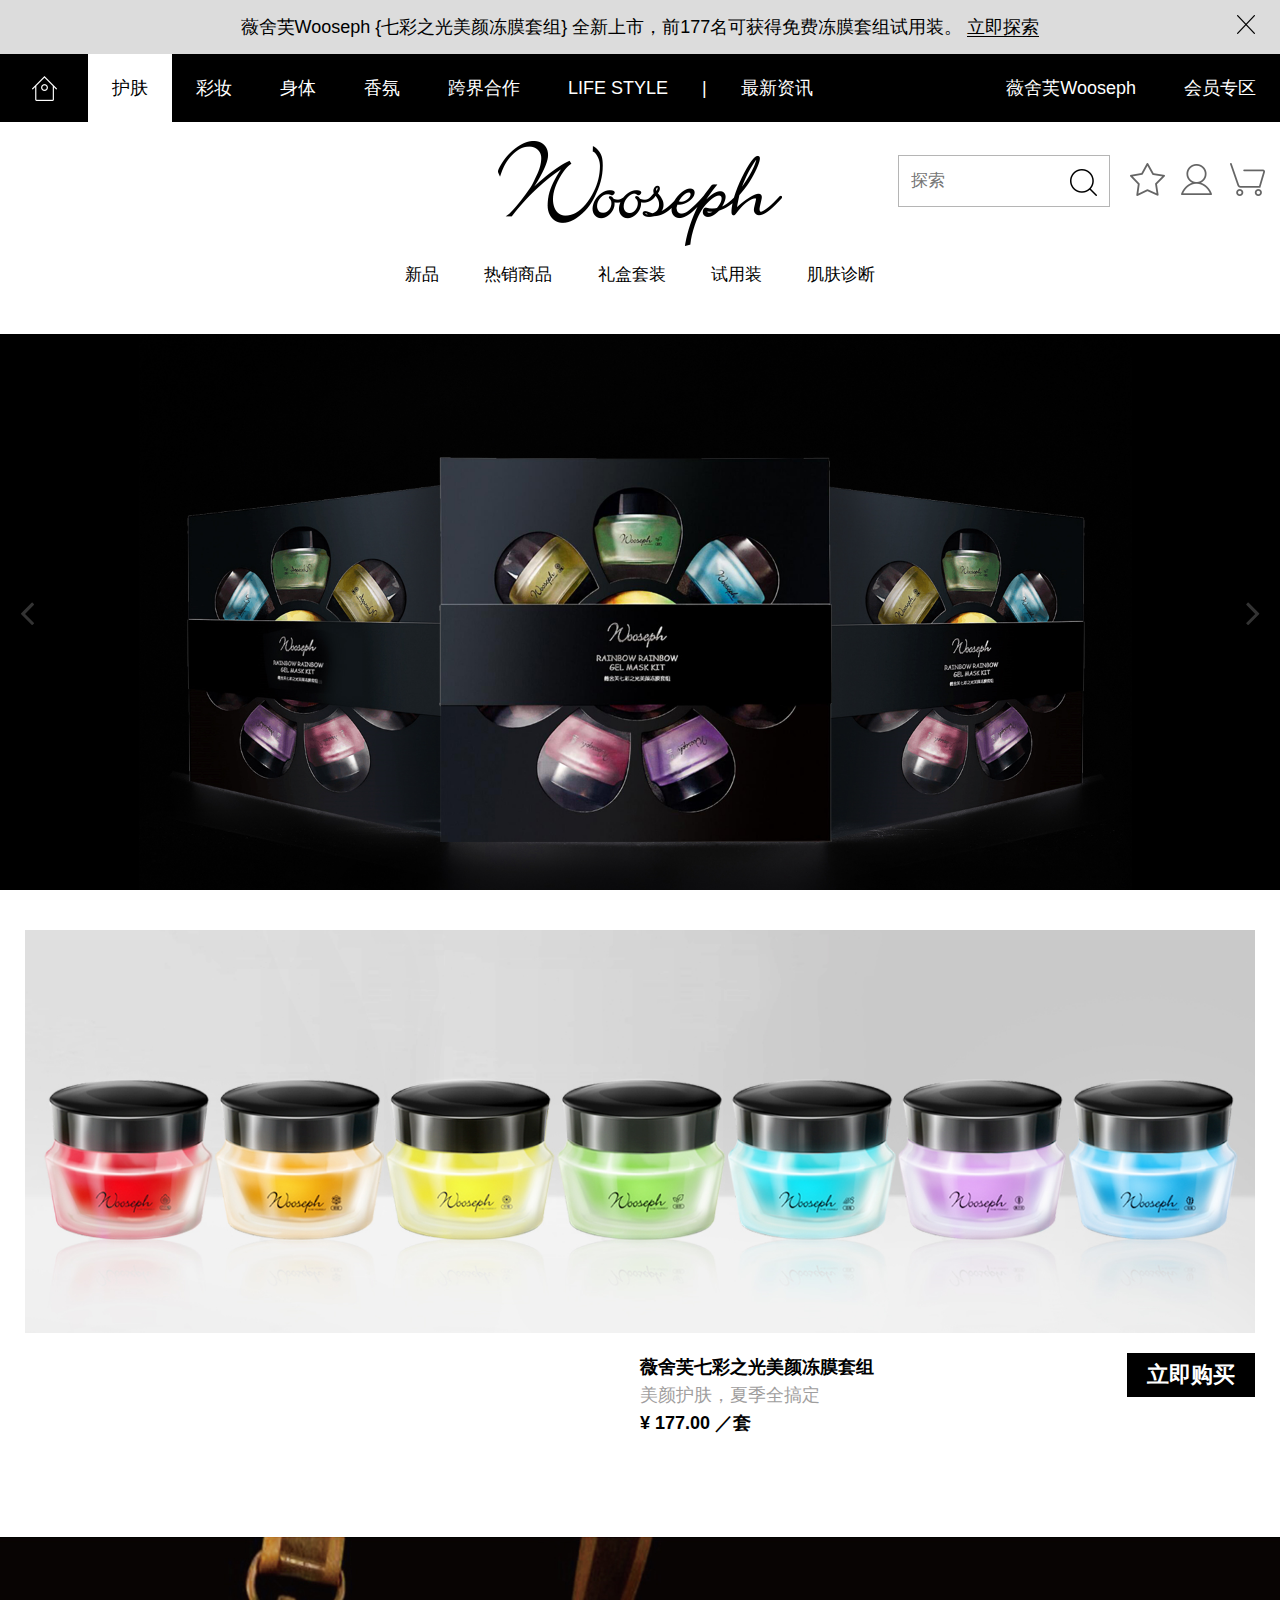
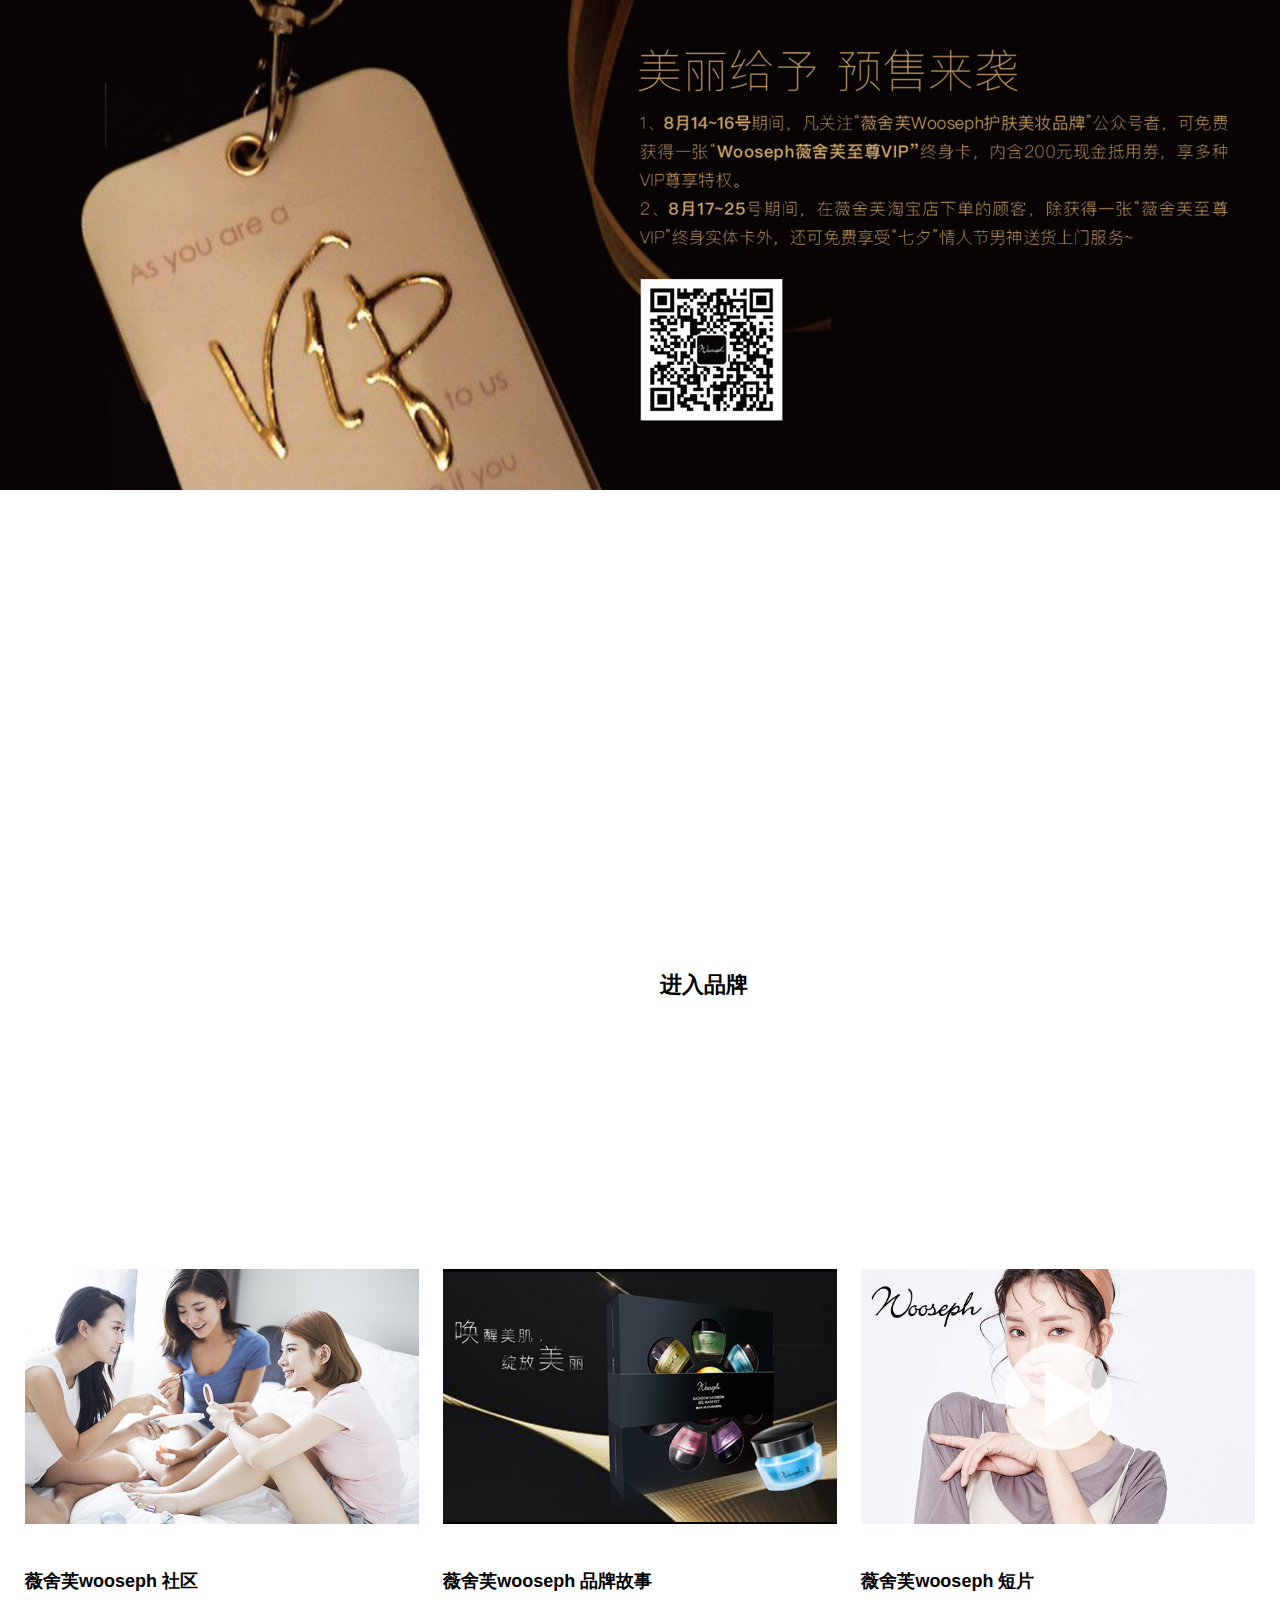
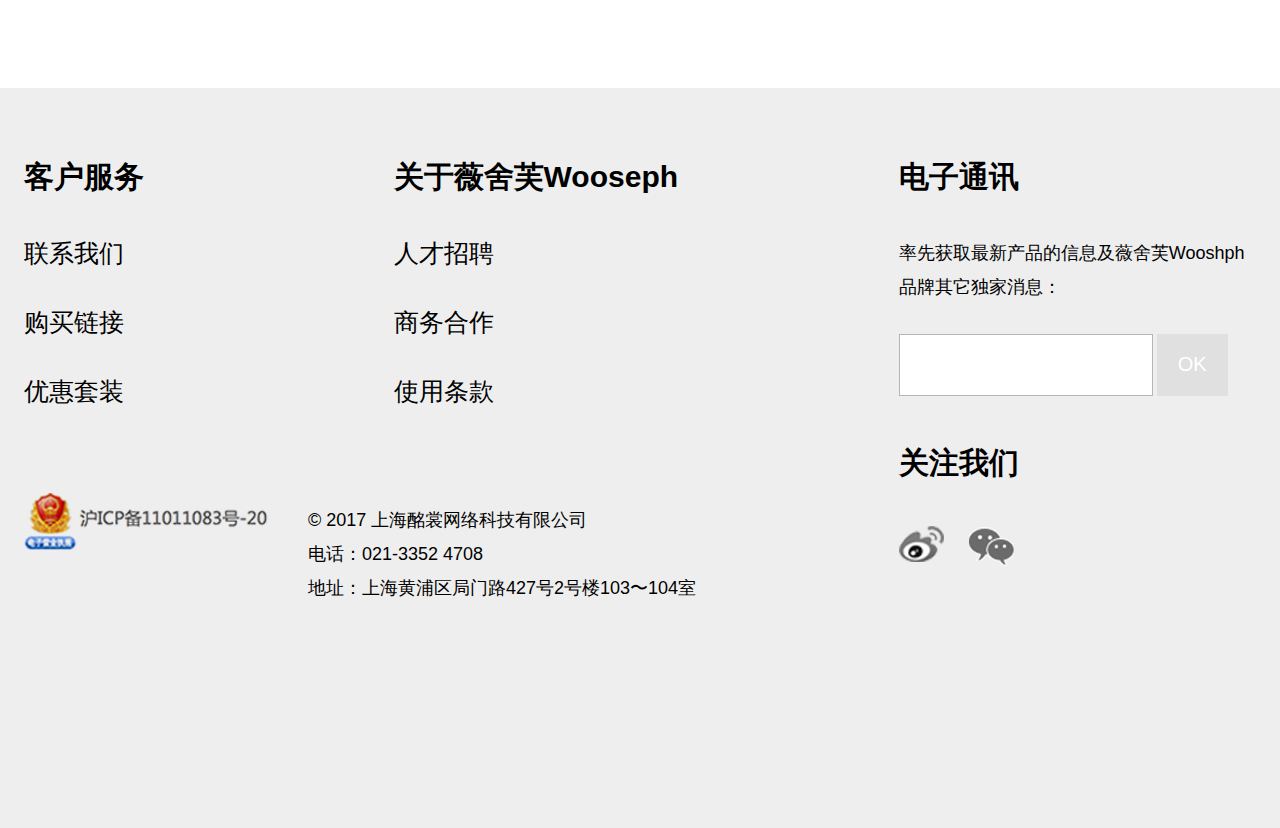
==== commit 5687752b: "upload" ====
--- a/index.html
+++ b/index.html
@@ -143,6 +143,12 @@
             </div>
         </div>
         <!-- product over -->
+        <!-- banner start -->
+        <div class="banner-box">
+            <div class="container">
+                <img src="img/img-5.jpg" alt=""> </div>
+        </div>
+        <!-- banner over -->
         <!--parallax start-->
         <div class="parallaxBox" data-type="background" data-speed="10" data-offsetY="100" style="background-image: url('img/parallax.jpg');">
             <div class="container">
--- a/css/style.min.css
+++ b/css/style.min.css
@@ -1 +1 @@
-html,body,div,span,applet,object,iframe,h1,h2,h3,h4,h5,h6,p,blockquote,pre,a,abbr,acronym,address,big,cite,code,del,dfn,em,img,ins,kbd,q,s,samp,small,strike,strong,sub,sup,tt,var,b,u,i,center,dl,dt,dd,ol,ul,li,fieldset,form,label,legend,table,caption,tbody,tfoot,thead,tr,th,td,article,aside,canvas,details,embed,figure,figcaption,footer,header,hgroup,menu,nav,output,ruby,section,summary,time,mark,audio,video{margin:0;padding:0;border:0;font-size:100%;font:inherit;vertical-align:baseline}article,aside,details,figcaption,figure,footer,header,hgroup,menu,nav,section{display:block}body{line-height:1}ol,ul,.sliderBox>div{list-style:none}a{text-decoration:none}b,strong{font-weight:bold}blockquote,q{quotes:none}blockquote:before,blockquote:after,q:before,q:after{content:'';content:none}table{border-collapse:collapse;border-spacing:0}input,textarea,button,a{outline:0}input,textarea{border:0;margin:0;padding:0}textarea{resize:none}sub,sup,small{font-size:75%}@font-face{font-family:"PingFang";src:url("../font/PingFang-Regular.ttf")}body{color:#000000;font-family:"PingFang", "Microsoft YaHei", "SimSun", Arial, Helvetica, sans-serif;font-size:18px;line-height:34px;background:#fff}h1,h2,h3,h4,h5,h6{font-family:"PingFang", "Microsoft YaHei", "SimSun", Arial, Helvetica, sans-serif}h1{font-size:36px;line-height:46px}h2{font-size:32px;line-height:42px}h3{font-size:28px;line-height:38px}h4{font-size:24px;line-height:34px}h5{font-size:18px;line-height:28px}h6{font-size:14px;line-height:24px}button,input,textarea{font-family:"PingFang", "Microsoft YaHei", "SimSun", Arial, Helvetica, sans-serif;color:#000000}a{-webkit-transition:all 0.3s ease;transition:all 0.3s ease;color:#000000}a .fontIcon{-webkit-transition:all 0s;transition:all 0s;cursor:pointer}@font-face{font-family:'fontello';src:url("../font/fontello.eot?38549612");src:url("../font/fontello.eot?38549612#iefix") format("embedded-opentype"),url("../font/fontello.woff?38549612") format("woff"),url("../font/fontello.ttf?38549612") format("truetype"),url("../font/fontello.svg?38549612#fontello") format("svg");font-weight:normal;font-style:normal}.fontIcon{font-family:"fontello";font-style:normal;font-weight:normal;speak:none;display:inline-block;text-decoration:inherit;text-align:center;font-variant:normal;text-transform:none;line-height:1em;-webkit-font-smoothing:antialiased;-moz-osx-font-smoothing:grayscale;cursor:default}.container{*zoom:1;max-width:1860px;margin-left:auto;margin-right:auto}.container:after{content:"";display:block;height:0;clear:both}.inner{padding-left:27px;padding-right:27px}.lightBox{background:#fff;padding:60px 0;border-bottom:1px solid #dddddd}.grayBox{background:#f9f9f9;padding:60px 0;border-bottom:1px solid #dddddd}.pull-left{float:left !important}.pull-right{float:right !important}.align-left{text-align:left !important}.align-right{text-align:right !important}.align-center{text-align:center !important}.clearFix:after{*zoom:1}.clearFix:after:after{content:"";display:block;height:0;clear:both;overflow:hidden}.clear{height:0;clear:both;overflow:hidden}p.Light{font-weight:300}p.Medium{font-weight:600}p.gray{color:#9f9e9e}.product-box{padding-top:40px;padding-bottom:100px}.product-box .container{padding:0 25px}.product-box .image{margin-bottom:20px}.product-box .image img{display:block;width:100%}.product-box .info .text{float:left;margin-left:50%}.product-box .info .text p{line-height:28px}.product-box .info a.link{float:right;display:block;padding:5px 20px;color:#fff;font-size:22px;background-color:#000;font-weight:600}.iScaleAnimation .iAnimation{-webkit-transition:0.75s;transition:0.75s}.iScaleAnimation:hover.iAnimation,.iScaleAnimation:hover .iAnimation,.iScaleAnimation:focus.iAnimation,.iScaleAnimation:focus .iAnimation,.iScaleAnimation:active.iAnimation,.iScaleAnimation:active .iAnimation{-webkit-transform:scale(1.1);transform:scale(1.1)}@-webkit-keyframes iSpin{0%{-webkit-transform:rotate(0deg);transform:rotate(0deg)}100%{-webkit-transform:rotate(359deg);transform:rotate(359deg)}}@keyframes iSpin{0%{-webkit-transform:rotate(0deg);transform:rotate(0deg)}100%{-webkit-transform:rotate(359deg);transform:rotate(359deg)}}.iSpin{-webkit-animation-name:iSpin;animation-name:iSpin}.iSpinAnimation:hover.iAnimation,.iSpinAnimation:hover .iAnimation,.iSpinAnimation:active.iAnimation,.iSpinAnimation:active .iAnimation{-webkit-animation:iSpin 1s ease-in-out 1;animation:iSpin 1s ease-in-out 1}@-webkit-keyframes iSpinShort{0%{-webkit-transform:rotate(0deg);transform:rotate(0deg)}100%{-webkit-transform:rotate(90deg);transform:rotate(90deg)}}@keyframes iSpinShort{0%{-webkit-transform:rotate(0deg);transform:rotate(0deg)}100%{-webkit-transform:rotate(90deg);transform:rotate(90deg)}}.iSpinShort{-webkit-animation-name:iSpinShort;animation-name:iSpinShort}.iSpinShortAnimation:hover.iAnimation,.iSpinShortAnimation:hover .iAnimation,.iSpinShortAnimation:active.iAnimation,.iSpinShortAnimation:active .iAnimation{-webkit-animation:iSpinShort 0.3s ease-in-out 1;animation:iSpinShort 0.3s ease-in-out 1}@-webkit-keyframes iBounce{from,20%,53%,80%,to{-webkit-animation-timing-function:cubic-bezier(0.215, 0.61, 0.355, 1);animation-timing-function:cubic-bezier(0.215, 0.61, 0.355, 1);-webkit-transform:translate3d(0, 0, 0);transform:translate3d(0, 0, 0)}40%,43%{-webkit-animation-timing-function:cubic-bezier(0.755, 0.05, 0.855, 0.06);animation-timing-function:cubic-bezier(0.755, 0.05, 0.855, 0.06);-webkit-transform:translate3d(0, -30%, 0);transform:translate3d(0, -30%, 0)}70%{-webkit-animation-timing-function:cubic-bezier(0.755, 0.05, 0.855, 0.06);animation-timing-function:cubic-bezier(0.755, 0.05, 0.855, 0.06);-webkit-transform:translate3d(0, -15%, 0);transform:translate3d(0, -15%, 0)}90%{-webkit-transform:translate3d(0, -4%, 0);transform:translate3d(0, -4%, 0)}}@keyframes iBounce{from,20%,53%,80%,to{-webkit-animation-timing-function:cubic-bezier(0.215, 0.61, 0.355, 1);animation-timing-function:cubic-bezier(0.215, 0.61, 0.355, 1);-webkit-transform:translate3d(0, 0, 0);transform:translate3d(0, 0, 0)}40%,43%{-webkit-animation-timing-function:cubic-bezier(0.755, 0.05, 0.855, 0.06);animation-timing-function:cubic-bezier(0.755, 0.05, 0.855, 0.06);-webkit-transform:translate3d(0, -30%, 0);transform:translate3d(0, -30%, 0)}70%{-webkit-animation-timing-function:cubic-bezier(0.755, 0.05, 0.855, 0.06);animation-timing-function:cubic-bezier(0.755, 0.05, 0.855, 0.06);-webkit-transform:translate3d(0, -15%, 0);transform:translate3d(0, -15%, 0)}90%{-webkit-transform:translate3d(0, -4%, 0);transform:translate3d(0, -4%, 0)}}.iBounce{-webkit-animation-name:iBounce;animation-name:iBounce;-webkit-transform-origin:center bottom;transform-origin:center bottom}.iBounceAnimation:hover.iAnimation,.iBounceAnimation:hover .iAnimation,.iBounceAnimation:active.iAnimation,.iBounceAnimation:active .iAnimation{-webkit-animation:iBounce 1s ease-in-out 1;animation:iBounce 1s ease-in-out 1}@-webkit-keyframes iRubberBand{from{-webkit-transform:scale3d(1, 1, 1);transform:scale3d(1, 1, 1)}30%{-webkit-transform:scale3d(1.25, 0.75, 1);transform:scale3d(1.25, 0.75, 1)}40%{-webkit-transform:scale3d(0.75, 1.25, 1);transform:scale3d(0.75, 1.25, 1)}50%{-webkit-transform:scale3d(1.15, 0.85, 1);transform:scale3d(1.15, 0.85, 1)}65%{-webkit-transform:scale3d(0.95, 1.05, 1);transform:scale3d(0.95, 1.05, 1)}75%{-webkit-transform:scale3d(1.05, 0.95, 1);transform:scale3d(1.05, 0.95, 1)}to{-webkit-transform:scale3d(1, 1, 1);transform:scale3d(1, 1, 1)}}@keyframes iRubberBand{from{-webkit-transform:scale3d(1, 1, 1);transform:scale3d(1, 1, 1)}30%{-webkit-transform:scale3d(1.25, 0.75, 1);transform:scale3d(1.25, 0.75, 1)}40%{-webkit-transform:scale3d(0.75, 1.25, 1);transform:scale3d(0.75, 1.25, 1)}50%{-webkit-transform:scale3d(1.15, 0.85, 1);transform:scale3d(1.15, 0.85, 1)}65%{-webkit-transform:scale3d(0.95, 1.05, 1);transform:scale3d(0.95, 1.05, 1)}75%{-webkit-transform:scale3d(1.05, 0.95, 1);transform:scale3d(1.05, 0.95, 1)}to{-webkit-transform:scale3d(1, 1, 1);transform:scale3d(1, 1, 1)}}.iRubberBand{-webkit-animation-name:iRubberBand;animation-name:iRubberBand}.iRubberBandAnimation:hover.iAnimation,.iRubberBandAnimation:hover .iAnimation,.iRubberBandAnimation:active.iAnimation,.iRubberBandAnimation:active .iAnimation{-webkit-animation:iRubberBand 1s ease-in-out 1;animation:iRubberBand 1s ease-in-out 1}@-webkit-keyframes iSwing{20%{-webkit-transform:rotate3d(0, 0, 1, 15deg);transform:rotate3d(0, 0, 1, 15deg)}40%{-webkit-transform:rotate3d(0, 0, 1, -10deg);transform:rotate3d(0, 0, 1, -10deg)}60%{-webkit-transform:rotate3d(0, 0, 1, 5deg);transform:rotate3d(0, 0, 1, 5deg)}80%{-webkit-transform:rotate3d(0, 0, 1, -5deg);transform:rotate3d(0, 0, 1, -5deg)}to{-webkit-transform:rotate3d(0, 0, 1, 0deg);transform:rotate3d(0, 0, 1, 0deg)}}@keyframes iSwing{20%{-webkit-transform:rotate3d(0, 0, 1, 15deg);transform:rotate3d(0, 0, 1, 15deg)}40%{-webkit-transform:rotate3d(0, 0, 1, -10deg);transform:rotate3d(0, 0, 1, -10deg)}60%{-webkit-transform:rotate3d(0, 0, 1, 5deg);transform:rotate3d(0, 0, 1, 5deg)}80%{-webkit-transform:rotate3d(0, 0, 1, -5deg);transform:rotate3d(0, 0, 1, -5deg)}to{-webkit-transform:rotate3d(0, 0, 1, 0deg);transform:rotate3d(0, 0, 1, 0deg)}}.iSwing{-webkit-animation-name:iSwing;animation-name:iSwing;-webkit-transform-origin:top center;transform-origin:top center}.iSwingAnimation:hover.iAnimation,.iSwingAnimation:hover .iAnimation,.iSwingAnimation:active.iAnimation,.iSwingAnimation:active .iAnimation{-webkit-animation:iSwing 0.5s ease-in-out 1;animation:iSwing 0.5s ease-in-out 1}@-webkit-keyframes iFadeInUp{from{opacity:0;-webkit-transform:translate3d(0, -100%, 0);transform:translate3d(0, -100%, 0)}to{opacity:1;-webkit-transform:none;transform:none}}@keyframes iFadeInUp{from{opacity:0;-webkit-transform:translate3d(0, -100%, 0);transform:translate3d(0, -100%, 0)}to{opacity:1;-webkit-transform:none;transform:none}}.iFadeInUp{-webkit-animation-name:iFadeInUp;animation-name:iFadeInUp}.iFadeInUpAnimation:hover.iAnimation,.iFadeInUpAnimation:hover .iAnimation,.iFadeInUpAnimation:active.iAnimation,.iFadeInUpAnimation:active .iAnimation{-webkit-animation:iFadeInUp 0.3s ease-in-out 1;animation:iFadeInUp 0.3s ease-in-out 1}@-webkit-keyframes iFadeInDown{from{opacity:0;-webkit-transform:translate3d(0, 100%, 0);transform:translate3d(0, 100%, 0)}to{opacity:1;-webkit-transform:none;transform:none}}@keyframes iFadeInDown{from{opacity:0;-webkit-transform:translate3d(0, 100%, 0);transform:translate3d(0, 100%, 0)}to{opacity:1;-webkit-transform:none;transform:none}}.iFadeInDown{-webkit-animation-name:iFadeInDown;animation-name:iFadeInDown}.iFadeInDownAnimation:hover.iAnimation,.iFadeInDownAnimation:hover .iAnimation,.iFadeInDownAnimation:active.iAnimation,.iFadeInDownAnimation:active .iAnimation{-webkit-animation:iFadeInDown 0.3s ease-in-out 1;animation:iFadeInDown 0.3s ease-in-out 1}@-webkit-keyframes iFadeInLeft{from{opacity:0;-webkit-transform:translate3d(-100%, 0, 0);transform:translate3d(-100%, 0, 0)}to{opacity:1;-webkit-transform:none;transform:none}}@keyframes iFadeInLeft{from{opacity:0;-webkit-transform:translate3d(-100%, 0, 0);transform:translate3d(-100%, 0, 0)}to{opacity:1;-webkit-transform:none;transform:none}}.iFadeInLeft{-webkit-animation-name:iFadeInLeft;animation-name:iFadeInLeft}.iFadeInLeftAnimation:hover.iAnimation,.iFadeInLeftAnimation:hover .iAnimation,.iFadeInLeftAnimation:active.iAnimation,.iFadeInLeftAnimation:active .iAnimation{-webkit-animation:iFadeInLeft 0.5s;animation:iFadeInLeft 0.5s}@-webkit-keyframes iFadeInRight{from{opacity:0;-webkit-transform:translate3d(100%, 0, 0);transform:translate3d(100%, 0, 0)}to{opacity:1;-webkit-transform:none;transform:none}}@keyframes iFadeInRight{from{opacity:0;-webkit-transform:translate3d(100%, 0, 0);transform:translate3d(100%, 0, 0)}to{opacity:1;-webkit-transform:none;transform:none}}.iFadeInRight{-webkit-animation-name:iFadeInRight;animation-name:iFadeInRight}.iFadeInRightAnimation:hover.iAnimation,.iFadeInRightAnimation:hover .iAnimation,.iFadeInRightAnimation:active.iAnimation,.iFadeInRightAnimation:active .iAnimation{-webkit-animation:iFadeInRight 0.5s;animation:iFadeInRight 0.5s}.animated{-webkit-animation-duration:1s;animation-duration:1s;-webkit-animation-fill-mode:both;animation-fill-mode:both}.slow{-webkit-animation-duration:1.5s;animation-duration:1.5s;-webkit-animation-fill-mode:both;animation-fill-mode:both}.slower{-webkit-animation-duration:2s;animation-duration:2s;-webkit-animation-fill-mode:both;animation-fill-mode:both}.slowest{-webkit-animation-duration:3s;animation-duration:3s;-webkit-animation-fill-mode:both;animation-fill-mode:both}.delay-250{-webkit-animation-delay:0.25s;-moz-animation-delay:0.25s;-o-animation-delay:0.25s;animation-delay:0.25s}.delay-500{-webkit-animation-delay:0.5s;-moz-animation-delay:0.5s;-o-animation-delay:0.5s;animation-delay:0.5s}.delay-750{-webkit-animation-delay:0.75s;-moz-animation-delay:0.75s;-o-animation-delay:0.75s;animation-delay:0.75s}.delay-1000{-webkit-animation-delay:1.0s;-moz-animation-delay:1.0s;-o-animation-delay:1.0s;animation-delay:1.0s}.delay-1250{-webkit-animation-delay:1.25s;-moz-animation-delay:1.25s;-o-animation-delay:1.25s;animation-delay:1.25s}.delay-1500{-webkit-animation-delay:1.5s;-moz-animation-delay:1.5s;-o-animation-delay:1.5s;animation-delay:1.5s}.delay-1750{-webkit-animation-delay:1.75s;-moz-animation-delay:1.75s;-o-animation-delay:1.75s;animation-delay:1.75s}.delay-2000{-webkit-animation-delay:2.0s;-moz-animation-delay:2.0s;-o-animation-delay:2.0s;animation-delay:2.0s}.delay-2500{-webkit-animation-delay:2.5s;-moz-animation-delay:2.5s;-o-animation-delay:2.5s;animation-delay:2.5s}.delay-2000{-webkit-animation-delay:2.0s;-moz-animation-delay:2.0s;-o-animation-delay:2.0s;animation-delay:2.0s}.delay-2500{-webkit-animation-delay:2.5s;-moz-animation-delay:2.5s;-o-animation-delay:2.5s;animation-delay:2.5s}.delay-3000{-webkit-animation-delay:3.0s;-moz-animation-delay:3.0s;-o-animation-delay:3.0s;animation-delay:3.0s}.delay-3500{-webkit-animation-delay:3.5s;-moz-animation-delay:3.5s;-o-animation-delay:3.5s;animation-delay:3.5s}.bounceInRight,.bounceInLeft,.bounceInUp,.bounceInDown{opacity:0;-webkit-transform:translateX(400px);transform:translateX(400px)}.fadeInRight,.fadeInLeft,.fadeInUp,.fadeInDown{opacity:0;-webkit-transform:translateX(400px);transform:translateX(400px)}.flipInX,.flipInY,.rotateIn,.rotateInUpLeft,.rotateInUpRight,.rotateInDownLeft,.rotateDownUpRight,.rollIn{opacity:0}.lightSpeedInRight,.lightSpeedInLeft{opacity:0;-webkit-transform:translateX(400px);transform:translateX(400px)}@-webkit-keyframes bounceIn{0%{opacity:0;-webkit-transform:scale(0.3)}50%{opacity:1;-webkit-transform:scale(1.05)}70%{-webkit-transform:scale(0.9)}100%{-webkit-transform:scale(1)}}@keyframes bounceIn{0%{opacity:0;transform:scale(0.3)}50%{opacity:1;transform:scale(1.05)}70%{transform:scale(0.9)}100%{transform:scale(1)}}.bounceIn.go{-webkit-animation-name:bounceIn;animation-name:bounceIn}@-webkit-keyframes bounceInRight{0%{opacity:0;-webkit-transform:translateX(400px)}60%{-webkit-transform:translateX(-30px)}80%{-webkit-transform:translateX(10px)}100%{opacity:1;-webkit-transform:translateX(0)}}@keyframes bounceInRight{0%{opacity:0;transform:translateX(400px)}60%{transform:translateX(-30px)}80%{transform:translateX(10px)}100%{opacity:1;transform:translateX(0)}}.bounceInRight.go{-webkit-animation-name:bounceInRight;animation-name:bounceInRight}@-webkit-keyframes bounceInLeft{0%{opacity:0;-webkit-transform:translateX(-400px)}60%{-webkit-transform:translateX(30px)}80%{-webkit-transform:translateX(-10px)}100%{opacity:1;-webkit-transform:translateX(0)}}@keyframes bounceInLeft{0%{opacity:0;transform:translateX(-400px)}60%{transform:translateX(30px)}80%{transform:translateX(-10px)}100%{opacity:1;transform:translateX(0)}}.bounceInLeft.go{-webkit-animation-name:bounceInLeft;animation-name:bounceInLeft}@-webkit-keyframes bounceInUp{0%{opacity:0;-webkit-transform:translateY(400px)}60%{-webkit-transform:translateY(-30px)}80%{-webkit-transform:translateY(10px)}100%{opacity:1;-webkit-transform:translateY(0)}}@keyframes bounceInUp{0%{opacity:0;transform:translateY(400px)}60%{transform:translateY(-30px)}80%{transform:translateY(10px)}100%{opacity:1;transform:translateY(0)}}.bounceInUp.go{-webkit-animation-name:bounceInUp;animation-name:bounceInUp}@-webkit-keyframes bounceInDown{0%{opacity:0;-webkit-transform:translateY(-400px)}60%{-webkit-transform:translateY(30px)}80%{-webkit-transform:translateY(-10px)}100%{opacity:1;-webkit-transform:translateY(0)}}@keyframes bounceInDown{0%{opacity:0;transform:translateY(-400px)}60%{transform:translateY(30px)}80%{transform:translateY(-10px)}100%{opacity:1;transform:translateY(0)}}.bounceInDown.go{-webkit-animation-name:bounceInDown;animation-name:bounceInDown}@-webkit-keyframes fadeIn{0%{opacity:0}100%{opacity:1;display:block}}@keyframes fadeIn{0%{opacity:0}100%{opacity:1;display:block}}.fadeIn{opacity:0}.fadeIn.go{-webkit-animation-name:fadeIn;animation-name:fadeIn}@-webkit-keyframes growIn{0%{-webkit-transform:scale(0.2);opacity:0}50%{-webkit-transform:scale(1.2)}100%{-webkit-transform:scale(1);opacity:1}}@keyframes growIn{0%{transform:scale(0.2);opacity:0}50%{transform:scale(1.2)}100%{transform:scale(1);opacity:1}}.growIn{-webkit-transform:scale(0.2);transform:scale(0.2);opacity:0}.growIn.go{-webkit-animation-name:growIn;animation-name:growIn}@-webkit-keyframes shake{0%,100%{-webkit-transform:translateX(0)}10%,30%,50%,70%,90%{-webkit-transform:translateX(-10px)}20%,40%,60%,80%{-webkit-transform:translateX(10px)}}@keyframes shake{0%,100%{transform:translateX(0)}10%,30%,50%,70%,90%{transform:translateX(-10px)}20%,40%,60%,80%{transform:translateX(10px)}}.shake.go{-webkit-animation-name:shake;animation-name:shake}@-webkit-keyframes shakeUp{0%,100%{-webkit-transform:translateX(0)}10%,30%,50%,70%,90%{-webkit-transform:translateY(-10px)}20%,40%,60%,80%{-webkit-transform:translateY(10px)}}@keyframes shakeUp{0%,100%{transform:translateY(0)}10%,30%,50%,70%,90%{transform:translateY(-10px)}20%,40%,60%,80%{transform:translateY(10px)}}.shakeUp.go{-webkit-animation-name:shakeUp;animation-name:shakeUp}@-webkit-keyframes fadeInLeft{0%{opacity:0;-webkit-transform:translateX(-400px)}50%{opacity:0.3}100%{opacity:1;-webkit-transform:translateX(0)}}@keyframes fadeInLeft{0%{opacity:0;transform:translateX(-400px)}50%{opacity:0.3}100%{opacity:1;transform:translateX(0)}}.fadeInLeft{opacity:0;-webkit-transform:translateX(-400px);transform:translateX(-400px)}.fadeInLeft.go{-webkit-animation-name:fadeInLeft;animation-name:fadeInLeft}@-webkit-keyframes fadeInRight{0%{opacity:0;-webkit-transform:translateX(400px)}50%{opacity:0.3}100%{opacity:1;-webkit-transform:translateX(0)}}@keyframes fadeInRight{0%{opacity:0;transform:translateX(400px)}50%{opacity:0.3}100%{opacity:1;transform:translateX(0)}}.fadeInRight{opacity:0;-webkit-transform:translateX(400px);transform:translateX(400px)}.fadeInRight.go{-webkit-animation-name:fadeInRight;animation-name:fadeInRight}@-webkit-keyframes fadeInUp{0%{opacity:0;-webkit-transform:translateY(400px)}50%{opacity:0.3}100%{opacity:1;-webkit-transform:translateY(0)}}@keyframes fadeInUp{0%{opacity:0;transform:translateY(400px)}50%{opacity:0.3}100%{opacity:1;transform:translateY(0)}}.fadeInUp{opacity:0;-webkit-transform:translateY(400px);transform:translateY(400px)}.fadeInUp.go{-webkit-animation-name:fadeInUp;animation-name:fadeInUp}@-webkit-keyframes fadeInDown{0%{opacity:0;-webkit-transform:translateY(-400px)}50%{opacity:0.3}100%{opacity:1;-webkit-transform:translateY(0)}}@keyframes fadeInDown{0%{opacity:0;transform:translateY(-400px)}50%{opacity:0.3}100%{opacity:1;transform:translateY(0)}}.fadeInDown{opacity:0;-webkit-transform:translateY(-400px);transform:translateY(-400px)}.fadeInDown.go{-webkit-animation-name:fadeInDown;animation-name:fadeInDown}@-webkit-keyframes rotateIn{0%{-webkit-transform-origin:center center;-webkit-transform:rotate(-200deg);opacity:0}100%{-webkit-transform-origin:center center;-webkit-transform:rotate(0);opacity:1}}@keyframes rotateIn{0%{transform-origin:center center;transform:rotate(-200deg);opacity:0}100%{transform-origin:center center;transform:rotate(0);opacity:1}}.rotateIn.go{-webkit-animation-name:rotateIn;animation-name:rotateIn}@-webkit-keyframes rotateInUpLeft{0%{-webkit-transform-origin:left bottom;-webkit-transform:rotate(90deg);opacity:0}100%{-webkit-transform-origin:left bottom;-webkit-transform:rotate(0);opacity:1}}@keyframes rotateInUpLeft{0%{transform-origin:left bottom;transform:rotate(90deg);opacity:0}100%{transform-origin:left bottom;transform:rotate(0);opacity:1}}.rotateInUpLeft.go{-webkit-animation-name:rotateInUpLeft;animation-name:rotateInUpLeft}@-webkit-keyframes rotateInDownLeft{0%{-webkit-transform-origin:left bottom;-webkit-transform:rotate(-90deg);opacity:0}100%{-webkit-transform-origin:left bottom;-webkit-transform:rotate(0);opacity:1}}@keyframes rotateInDownLeft{0%{transform-origin:left bottom;transform:rotate(-90deg);opacity:0}100%{transform-origin:left bottom;transform:rotate(0);opacity:1}}.rotateInDownLeft.go{-webkit-animation-name:rotateInDownLeft;animation-name:rotateInDownLeft}@-webkit-keyframes rotateInUpRight{0%{-webkit-transform-origin:right bottom;-webkit-transform:rotate(-90deg);opacity:0}100%{-webkit-transform-origin:right bottom;-webkit-transform:rotate(0);opacity:1}}@keyframes rotateInUpRight{0%{transform-origin:right bottom;transform:rotate(-90deg);opacity:0}100%{transform-origin:right bottom;transform:rotate(0);opacity:1}}.rotateInUpRight.go{-webkit-animation-name:rotateInUpRight;animation-name:rotateInUpRight}@-webkit-keyframes rotateInDownRight{0%{-webkit-transform-origin:right bottom;-webkit-transform:rotate(90deg);opacity:0}100%{-webkit-transform-origin:right bottom;-webkit-transform:rotate(0);opacity:1}}@keyframes rotateInDownRight{0%{transform-origin:right bottom;transform:rotate(90deg);opacity:0}100%{transform-origin:right bottom;transform:rotate(0);opacity:1}}.rotateInDownRight.go{-webkit-animation-name:rotateInDownRight;animation-name:rotateInDownRight}@-webkit-keyframes rollIn{0%{opacity:0;-webkit-transform:translateX(-100%) rotate(-120deg)}100%{opacity:1;-webkit-transform:translateX(0px) rotate(0deg)}}@keyframes rollIn{0%{opacity:0;transform:translateX(-100%) rotate(-120deg)}100%{opacity:1;transform:translateX(0px) rotate(0deg)}}.rollIn.go{-webkit-animation-name:rollIn;animation-name:rollIn}@-webkit-keyframes wiggle{0%{-webkit-transform:skewX(9deg)}10%{-webkit-transform:skewX(-8deg)}20%{-webkit-transform:skewX(7deg)}30%{-webkit-transform:skewX(-6deg)}40%{-webkit-transform:skewX(5deg)}50%{-webkit-transform:skewX(-4deg)}60%{-webkit-transform:skewX(3deg)}70%{-webkit-transform:skewX(-2deg)}80%{-webkit-transform:skewX(1deg)}90%{-webkit-transform:skewX(0deg)}100%{-webkit-transform:skewX(0deg)}}@keyframes wiggle{0%{transform:skewX(9deg)}10%{transform:skewX(-8deg)}20%{transform:skewX(7deg)}30%{transform:skewX(-6deg)}40%{transform:skewX(5deg)}50%{transform:skewX(-4deg)}60%{transform:skewX(3deg)}70%{transform:skewX(-2deg)}80%{transform:skewX(1deg)}90%{transform:skewX(0deg)}100%{transform:skewX(0deg)}}.wiggle.go{-webkit-animation-name:wiggle;animation-name:wiggle;-webkit-animation-timing-function:ease-in;animation-timing-function:ease-in}@-webkit-keyframes swing{20%,40%,60%,80%,100%{-webkit-transform-origin:top center}20%{-webkit-transform:rotate(15deg)}40%{-webkit-transform:rotate(-10deg)}60%{-webkit-transform:rotate(5deg)}80%{-webkit-transform:rotate(-5deg)}100%{-webkit-transform:rotate(0deg)}}@keyframes swing{20%{transform:rotate(15deg)}40%{transform:rotate(-10deg)}60%{transform:rotate(5deg)}80%{transform:rotate(-5deg)}100%{transform:rotate(0deg)}}.swing.go{-webkit-transform-origin:top center;transform-origin:top center;-webkit-animation-name:swing;animation-name:swing}@-webkit-keyframes tada{0%{-webkit-transform:scale(1)}10%,20%{-webkit-transform:scale(0.9) rotate(-3deg)}30%,50%,70%,90%{-webkit-transform:scale(1.1) rotate(3deg)}40%,60%,80%{-webkit-transform:scale(1.1) rotate(-3deg)}100%{-webkit-transform:scale(1) rotate(0)}}@keyframes tada{0%{transform:scale(1)}10%,20%{transform:scale(0.9) rotate(-3deg)}30%,50%,70%,90%{transform:scale(1.1) rotate(3deg)}40%,60%,80%{transform:scale(1.1) rotate(-3deg)}100%{transform:scale(1) rotate(0)}}.tada.go{-webkit-animation-name:tada;animation-name:tada}@-webkit-keyframes wobble{0%{-webkit-transform:translateX(0%)}15%{-webkit-transform:translateX(-25%) rotate(-5deg)}30%{-webkit-transform:translateX(20%) rotate(3deg)}45%{-webkit-transform:translateX(-15%) rotate(-3deg)}60%{-webkit-transform:translateX(10%) rotate(2deg)}75%{-webkit-transform:translateX(-5%) rotate(-1deg)}100%{-webkit-transform:translateX(0%)}}@keyframes wobble{0%{transform:translateX(0%)}15%{transform:translateX(-25%) rotate(-5deg)}30%{transform:translateX(20%) rotate(3deg)}45%{transform:translateX(-15%) rotate(-3deg)}60%{transform:translateX(10%) rotate(2deg)}75%{transform:translateX(-5%) rotate(-1deg)}100%{transform:translateX(0%)}}.wobble.go{-webkit-animation-name:wobble;animation-name:wobble}@-webkit-keyframes pulse{0%{-webkit-transform:scale(1)}50%{-webkit-transform:scale(1.1)}100%{-webkit-transform:scale(1)}}@keyframes pulse{0%{transform:scale(1)}50%{transform:scale(1.1)}100%{transform:scale(1)}}.pulse.go{-webkit-animation-name:pulse;animation-name:pulse}@-webkit-keyframes lightSpeedInRight{0%{-webkit-transform:translateX(100%) skewX(-30deg);opacity:0}60%{-webkit-transform:translateX(-20%) skewX(30deg);opacity:1}80%{-webkit-transform:translateX(0%) skewX(-15deg);opacity:1}100%{-webkit-transform:translateX(0%) skewX(0deg);opacity:1}}@keyframes lightSpeedInRight{0%{transform:translateX(100%) skewX(-30deg);opacity:0}60%{transform:translateX(-20%) skewX(30deg);opacity:1}80%{transform:translateX(0%) skewX(-15deg);opacity:1}100%{transform:translateX(0%) skewX(0deg);opacity:1}}.lightSpeedInRight.go{-webkit-animation-name:lightSpeedInRight;animation-name:lightSpeedInRight;-webkit-animation-timing-function:ease-out;animation-timing-function:ease-out}@-webkit-keyframes lightSpeedInLeft{0%{-webkit-transform:translateX(-100%) skewX(30deg);opacity:0}60%{-webkit-transform:translateX(20%) skewX(-30deg);opacity:1}80%{-webkit-transform:translateX(0%) skewX(15deg);opacity:1}100%{-webkit-transform:translateX(0%) skewX(0deg);opacity:1}}@keyframes lightSpeedInLeft{0%{transform:translateX(-100%) skewX(30deg);opacity:0}60%{transform:translateX(20%) skewX(-30deg);opacity:1}80%{transform:translateX(0%) skewX(15deg);opacity:1}100%{transform:translateX(0%) skewX(0deg);opacity:1}}.lightSpeedInLeft.go{-webkit-animation-name:lightSpeedInLeft;animation-name:lightSpeedInLeft;-webkit-animation-timing-function:ease-out;animation-timing-function:ease-out}@-webkit-keyframes flip{0%{-webkit-transform:perspective(400px) rotateY(0);-webkit-animation-timing-function:ease-out}40%{-webkit-transform:perspective(400px) translateZ(150px) rotateY(170deg);-webkit-animation-timing-function:ease-out}50%{-webkit-transform:perspective(400px) translateZ(150px) rotateY(190deg) scale(1);-webkit-animation-timing-function:ease-in}80%{-webkit-transform:perspective(400px) rotateY(360deg) scale(0.95);-webkit-animation-timing-function:ease-in}100%{-webkit-transform:perspective(400px) scale(1);-webkit-animation-timing-function:ease-in}}@keyframes flip{0%{transform:perspective(400px) rotateY(0);animation-timing-function:ease-out}40%{transform:perspective(400px) translateZ(150px) rotateY(170deg);animation-timing-function:ease-out}50%{transform:perspective(400px) translateZ(150px) rotateY(190deg) scale(1);animation-timing-function:ease-in}80%{transform:perspective(400px) rotateY(360deg) scale(0.95);animation-timing-function:ease-in}100%{transform:perspective(400px) scale(1);animation-timing-function:ease-in}}.flip.go{-webkit-backface-visibility:visible !important;-webkit-animation-name:flip;backface-visibility:visible !important;animation-name:flip}@-webkit-keyframes flipInX{0%{-webkit-transform:perspective(400px) rotateX(90deg);opacity:0}40%{-webkit-transform:perspective(400px) rotateX(-10deg)}70%{-webkit-transform:perspective(400px) rotateX(10deg)}100%{-webkit-transform:perspective(400px) rotateX(0deg);opacity:1}}@keyframes flipInX{0%{transform:perspective(400px) rotateX(90deg);opacity:0}40%{transform:perspective(400px) rotateX(-10deg)}70%{transform:perspective(400px) rotateX(10deg)}100%{transform:perspective(400px) rotateX(0deg);opacity:1}}.flipInX.go{-webkit-backface-visibility:visible !important;-webkit-animation-name:flipInX;backface-visibility:visible !important;animation-name:flipInX}@-webkit-keyframes flipInY{0%{-webkit-transform:perspective(400px) rotateY(90deg);opacity:0}40%{-webkit-transform:perspective(400px) rotateY(-10deg)}70%{-webkit-transform:perspective(400px) rotateY(10deg)}100%{-webkit-transform:perspective(400px) rotateY(0deg);opacity:1}}@keyframes flipInY{0%{transform:perspective(400px) rotateY(90deg);opacity:0}40%{transform:perspective(400px) rotateY(-10deg)}70%{transform:perspective(400px) rotateY(10deg)}100%{transform:perspective(400px) rotateY(0deg);opacity:1}}.flipInY.go{-webkit-backface-visibility:visible !important;-webkit-animation-name:flipInY;backface-visibility:visible !important;animation-name:flipInY}@-webkit-keyframes bounceOut{0%{-webkit-transform:scale(1)}25%{-webkit-transform:scale(0.95)}50%{opacity:1;-webkit-transform:scale(1.1)}100%{opacity:0;-webkit-transform:scale(0.3)}}@keyframes bounceOut{0%{transform:scale(1)}25%{transform:scale(0.95)}50%{opacity:1;transform:scale(1.1)}100%{opacity:0;transform:scale(0.3)}}.bounceOut.goAway{-webkit-animation-name:bounceOut;animation-name:bounceOut}@-webkit-keyframes bounceOutUp{0%{-webkit-transform:translateY(0)}20%{opacity:1;-webkit-transform:translateY(20px)}100%{opacity:0;-webkit-transform:translateY(-2000px)}}@keyframes bounceOutUp{0%{transform:translateY(0)}20%{opacity:1;transform:translateY(20px)}100%{opacity:0;transform:translateY(-2000px)}}.bounceOutUp.goAway{-webkit-animation-name:bounceOutUp;animation-name:bounceOutUp}@-webkit-keyframes bounceOutDown{0%{-webkit-transform:translateY(0)}20%{opacity:1;-webkit-transform:translateY(-20px)}100%{opacity:0;-webkit-transform:translateY(2000px)}}@keyframes bounceOutDown{0%{transform:translateY(0)}20%{opacity:1;transform:translateY(-20px)}100%{opacity:0;transform:translateY(2000px)}}.bounceOutDown.goAway{-webkit-animation-name:bounceOutDown;animation-name:bounceOutDown}@-webkit-keyframes bounceOutLeft{0%{-webkit-transform:translateX(0)}20%{opacity:1;-webkit-transform:translateX(20px)}100%{opacity:0;-webkit-transform:translateX(-2000px)}}@keyframes bounceOutLeft{0%{transform:translateX(0)}20%{opacity:1;transform:translateX(20px)}100%{opacity:0;transform:translateX(-2000px)}}.bounceOutLeft.goAway{-webkit-animation-name:bounceOutLeft;animation-name:bounceOutLeft}@-webkit-keyframes bounceOutRight{0%{-webkit-transform:translateX(0)}20%{opacity:1;-webkit-transform:translateX(-20px)}100%{opacity:0;-webkit-transform:translateX(2000px)}}@keyframes bounceOutRight{0%{transform:translateX(0)}20%{opacity:1;transform:translateX(-20px)}100%{opacity:0;transform:translateX(2000px)}}.bounceOutRight.goAway{-webkit-animation-name:bounceOutRight;animation-name:bounceOutRight}@-webkit-keyframes fadeOut{0%{opacity:1}100%{opacity:0}}@keyframes fadeOut{0%{opacity:1}100%{opacity:0}}.fadeOut.goAway{-webkit-animation-name:fadeOut;animation-name:fadeOut}@-webkit-keyframes fadeOutUp{0%{opacity:1;-webkit-transform:translateY(0)}100%{opacity:0;-webkit-transform:translateY(-2000px)}}@keyframes fadeOutUp{0%{opacity:1;transform:translateY(0)}100%{opacity:0;transform:translateY(-2000px)}}.fadeOutUp.goAway{-webkit-animation-name:fadeOutUp;animation-name:fadeOutUp}@-webkit-keyframes fadeOutDown{0%{opacity:1;-webkit-transform:translateY(0)}100%{opacity:0;-webkit-transform:translateY(2000px)}}@keyframes fadeOutDown{0%{opacity:1;transform:translateY(0)}100%{opacity:0;transform:translateY(2000px)}}.fadeOutDown.goAway{-webkit-animation-name:fadeOutDown;animation-name:fadeOutDown}@-webkit-keyframes fadeOutLeft{0%{opacity:1;-webkit-transform:translateX(0)}100%{opacity:0;-webkit-transform:translateX(-2000px)}}@keyframes fadeOutLeft{0%{opacity:1;transform:translateX(0)}100%{opacity:0;transform:translateX(-2000px)}}.fadeOutLeft.goAway{-webkit-animation-name:fadeOutLeft;animation-name:fadeOutLeft}@-webkit-keyframes fadeOutRight{0%{opacity:1;-webkit-transform:translateX(0)}100%{opacity:0;-webkit-transform:translateX(2000px)}}@keyframes fadeOutRight{0%{opacity:1;transform:translateX(0)}100%{opacity:0;transform:translateX(2000px)}}.fadeOutRight.goAway{-webkit-animation-name:fadeOutRight;animation-name:fadeOutRight}@-webkit-keyframes flipOutX{0%{-webkit-transform:perspective(400px) rotateX(0deg);opacity:1}100%{-webkit-transform:perspective(400px) rotateX(90deg);opacity:0}}@keyframes flipOutX{0%{transform:perspective(400px) rotateX(0deg);opacity:1}100%{transform:perspective(400px) rotateX(90deg);opacity:0}}.flipOutX.goAway{-webkit-animation-name:flipOutX;-webkit-backface-visibility:visible !important;animation-name:flipOutX;backface-visibility:visible !important}@-webkit-keyframes flipOutY{0%{-webkit-transform:perspective(400px) rotateY(0deg);opacity:1}100%{-webkit-transform:perspective(400px) rotateY(90deg);opacity:0}}@keyframes flipOutY{0%{transform:perspective(400px) rotateY(0deg);opacity:1}100%{transform:perspective(400px) rotateY(90deg);opacity:0}}.flipOutY{-webkit-backface-visibility:visible !important;-webkit-animation-name:flipOutY;backface-visibility:visible !important;animation-name:flipOutY}@-webkit-keyframes lightSpeedOutRight{0%{-webkit-transform:translateX(0%) skewX(0deg);opacity:1}100%{-webkit-transform:translateX(100%) skewX(-30deg);opacity:0}}@keyframes lightSpeedOutRight{0%{transform:translateX(0%) skewX(0deg);opacity:1}100%{transform:translateX(100%) skewX(-30deg);opacity:0}}.lightSpeedOutRight.goAway{-webkit-animation-name:lightSpeedOutRight;animation-name:lightSpeedOutRight;-webkit-animation-timing-function:ease-in;animation-timing-function:ease-in}@-webkit-keyframes lightSpeedOutLeft{0%{-webkit-transform:translateX(0%) skewX(0deg);opacity:1}100%{-webkit-transform:translateX(-100%) skewX(30deg);opacity:0}}@keyframes lightSpeedOutLeft{0%{transform:translateX(0%) skewX(0deg);opacity:1}100%{transform:translateX(-100%) skewX(30deg);opacity:0}}.lightSpeedOutLeft.goAway{-webkit-animation-name:lightSpeedOutLeft;animation-name:lightSpeedOutLeft;-webkit-animation-timing-function:ease-in;animation-timing-function:ease-in}@-webkit-keyframes rotateOut{0%{-webkit-transform-origin:center center;-webkit-transform:rotate(0);opacity:1}100%{-webkit-transform-origin:center center;-webkit-transform:rotate(200deg);opacity:0}}@keyframes rotateOut{0%{transform-origin:center center;transform:rotate(0);opacity:1}100%{transform-origin:center center;transform:rotate(200deg);opacity:0}}.rotateOut.goAway{-webkit-animation-name:rotateOut;animation-name:rotateOut}@-webkit-keyframes rotateOutUpLeft{0%{-webkit-transform-origin:left bottom;-webkit-transform:rotate(0);opacity:1}100%{-webkit-transform-origin:left bottom;-webkit-transform:rotate(-90deg);opacity:0}}@keyframes rotateOutUpLeft{0%{transform-origin:left bottom;transform:rotate(0);opacity:1}100%{-transform-origin:left bottom;-transform:rotate(-90deg);opacity:0}}.rotateOutUpLeft.goAway{-webkit-animation-name:rotateOutUpLeft;animation-name:rotateOutUpLeft}@-webkit-keyframes rotateOutDownLeft{0%{-webkit-transform-origin:left bottom;-webkit-transform:rotate(0);opacity:1}100%{-webkit-transform-origin:left bottom;-webkit-transform:rotate(90deg);opacity:0}}@keyframes rotateOutDownLeft{0%{transform-origin:left bottom;transform:rotate(0);opacity:1}100%{transform-origin:left bottom;transform:rotate(90deg);opacity:0}}.rotateOutDownLeft.goAway{-webkit-animation-name:rotateOutDownLeft;animation-name:rotateOutDownLeft}@-webkit-keyframes rotateOutUpRight{0%{-webkit-transform-origin:right bottom;-webkit-transform:rotate(0);opacity:1}100%{-webkit-transform-origin:right bottom;-webkit-transform:rotate(90deg);opacity:0}}@keyframes rotateOutUpRight{0%{transform-origin:right bottom;transform:rotate(0);opacity:1}100%{transform-origin:right bottom;transform:rotate(90deg);opacity:0}}.rotateOutUpRight.goAway{-webkit-animation-name:rotateOutUpRight;animation-name:rotateOutUpRight}@-webkit-keyframes rollOut{0%{opacity:1;-webkit-transform:translateX(0px) rotate(0deg)}100%{opacity:0;-webkit-transform:translateX(100%) rotate(120deg)}}@keyframes rollOut{0%{opacity:1;transform:translateX(0px) rotate(0deg)}100%{opacity:0;transform:translateX(100%) rotate(120deg)}}.rollOut.goAway{-webkit-animation-name:rollOut;animation-name:rollOut}@-webkit-keyframes fadeInUpShort{0%{opacity:0;-webkit-transform:translateY(20px)}100%{opacity:1;-webkit-transform:translateY(0)}}@keyframes fadeInUpShort{0%{opacity:0;transform:translateY(20px)}100%{opacity:1;transform:translateY(0)}}.fadeInUpShort{opacity:0;-webkit-transform:translateY(20px);transform:translateY(20px)}.fadeInUpShort.go{-webkit-animation-name:fadeInUpShort;animation-name:fadeInUpShort}@-webkit-keyframes fadeInDownShort{0%{opacity:0;-webkit-transform:translateY(-20px)}100%{opacity:1;-webkit-transform:translateY(0)}}@keyframes fadeInDownShort{0%{opacity:0;transform:translateY(-20px)}100%{opacity:1;transform:translateY(0)}}.fadeInDownShort{opacity:0;-webkit-transform:translateY(-20px);transform:translateY(-20px)}.fadeInDownShort.go{-webkit-animation-name:fadeInDownShort;animation-name:fadeInDownShort}@-webkit-keyframes fadeInRightShort{0%{opacity:0;-webkit-transform:translateX(20px)}100%{opacity:1;-webkit-transform:translateX(0)}}@keyframes fadeInRightShort{0%{opacity:0;transform:translateX(20px)}100%{opacity:1;transform:translateX(0)}}.fadeInRightShort{opacity:0;-webkit-transform:translateX(20px);transform:translateX(20px)}.fadeInRightShort.go{-webkit-animation-name:fadeInRightShort;animation-name:fadeInRightShort}@-webkit-keyframes fadeInLeftShort{0%{opacity:0;-webkit-transform:translateX(-20px)}100%{opacity:1;-webkit-transform:translateX(0)}}@keyframes fadeInLeftShort{0%{opacity:0;transform:translateX(-20px)}100%{opacity:1;transform:translateX(0)}}.fadeInLeftShort{opacity:0;-webkit-transform:translateX(-20px);transform:translateX(-20px)}.fadeInLeftShort.go{-webkit-animation-name:fadeInLeftShort;animation-name:fadeInLeftShort}.topBar{height:68px;color:#fff;background-color:#000}.topBar ul.topBar-nav li{float:left;height:68px;line-height:68px}.topBar ul.topBar-nav li a{display:block;height:68px;line-height:68px;color:#fff;padding-left:24px;padding-right:24px}.topBar ul.topBar-nav li a:hover{background-color:#222}.topBar ul.topBar-nav li a.active{color:#000;background-color:#fff}.topBar ul.topBar-nav li a.active.home{background-image:url("../img/home-active.png")}.topBar ul.topBar-nav li a.home{width:40px;background-image:url("../img/home.png");background-repeat:no-repeat;background-position:center}.topBar ul.topBar-nav li.line{padding:0 10px}.topBar-prompt{padding-top:10px;padding-bottom:10px;background-color:#dcdcdc}.topBar-prompt p{text-align:center}.topBar-prompt p a{background-image:url("../img/line.png");background-repeat:repeat-x;background-position:bottom}.topBar-prompt .container{position:relative}.topBar-prompt .close{position:absolute;top:5px;right:25px;padding:0;border:0;background-color:transparent;cursor:pointer;z-index:2;transition:all 0.3s ease}.topBar-prompt .close:hover{transform:rotate(180deg)}.headerBox{height:212px}.headerBox .container{padding-top:19px;position:relative}.headerBox a.logo{display:block;width:284px;height:105px;margin:0 auto}.headerBox a.logo img{display:block;width:284px;height:105px}.headerBox .menu{text-align:center}.headerBox .menu a{-webkit-transition:none;transition:none;display:inline-block;padding:12px 0;margin:0 20px;font-size:17px}.headerBox .fun-region{position:absolute;top:33px;right:0}.headerBox .fun-region .search-box{position:relative;float:left;width:210px;height:50px;border:1px solid #b5b5b5}.headerBox .fun-region .search-box .input{width:136px;height:30px;line-height:13px;padding:10px 12px;font-size:17px}.headerBox .fun-region .search-box .search{position:absolute;right:1px;top:1px;width:50px;height:50px;padding:0;margin:0;border:0;background-color:transparent;cursor:pointer}.headerBox .fun-region .icons{float:left;margin-top:7px;margin-left:20px}.headerBox .fun-region .icons a{display:block;float:left;opacity:.6;margin-right:15px}.headerBox .fun-region .icons a:hover{opacity:1}.sliderBox{position:relative;text-align:center;z-index:1;max-width:1920px;margin:0 auto}.sliderBox div{position:relative;width:100%;overflow:hidden;margin:0 auto;background:#fff;min-height:300px;list-style:none}.sliderBox div li{-webkit-backface-visibility:hidden;position:absolute;display:none;width:100%;left:0;top:0;overflow:hidden}.sliderBox div li:first-child{position:relative;display:block;float:left}.sliderBox div img{display:block;width:100%;height:auto;float:left}.sliderBox .slider_tabs{margin:0 auto;padding:10px 0;text-align:center}.sliderBox .slider_tabs li{display:inline-block;*display:inline;*zoom:1;margin:0 5px}.sliderBox .slider_tabs a{display:block;width:8px;height:8px;border-radius:50%;background:#ccc;overflow:hidden;text-indent:-999em}.sliderBox .slider_tabs .slider_here a{background:#8ec21f}.sliderBox .prev,.sliderBox .next{position:absolute;z-index:3;cursor:pointer;font-size:40px;top:50%;margin-top:-20px;text-decoration:none;color:#aaa;opacity:0.3;filter:alpha(opacity=30)}.sliderBox .prev:hover,.sliderBox .next:hover{opacity:0.75;filter:alpha(opacity=75)}.sliderBox .prev:active,.sliderBox .next:active{opacity:0.3;filter:alpha(opacity=30);-webkit-transition:all 0s;transition:all 0s}.sliderBox .prev{left:20px}.sliderBox .next{right:20px}.imageArrayBox{padding-top:90px;padding-bottom:90px}.imageArrayBox .container{padding:0 25px}.imageArray .item{width:32%;float:left;margin-right:2%}.imageArray .item-fix{margin-right:0}.imageArray .imgBox{overflow:hidden;margin-bottom:40px;position:relative}.imageArray .imgBox img{display:block;width:100%}.imageArray .imgBox a.play{display:block;width:107px;height:107px;background-image:url("../img/play.png");background-repeat:no-repeat;position:absolute;top:50%;left:50%;margin-top:-53px;margin-left:-53px}.imageArray .imgBox a.play:hover{background-image:url("../img/play-active.png")}.imageArray .textBox a{font-weight:600}.parallaxBox{position:relative;max-width:1920px;height:639px;margin:0 auto;background-image:url("../img/parallax-bg.jpg");background-position:center;background-repeat:no-repeat;background-attachment:fixed;overflow:hidden}.parallaxBox .parallaxText{position:absolute;width:50%;top:50%;left:50%}.parallaxBox .parallaxText .text{margin-bottom:50px}.parallaxBox .parallaxText p{font-weight:300;color:#fff;font-size:25px;line-height:50px}.parallaxBox .parallaxText a{padding:5px 20px;color:#000;font-size:22px;background-color:#fff;font-weight:600}.footerBox{padding:70px 0 200px;background:#eee}.footerBox .container{max-width:1500px;margin:0 auto;padding:0 24px}.footerBox .container .left{width:60%;float:left}.footerBox .container .left .item{float:left;width:50%;margin-bottom:50px}.footerBox .container .right{width:29%;float:right}.footerBox .container .right .item{margin-bottom:50px}.footerBox .item .title{font-size:30px;font-weight:600;margin-bottom:40px}.footerBox .item a.link{display:block;font-size:25px;margin-bottom:35px}.footerBox .item a.link:hover{color:#000}.footerBox .ICP{float:left;margin-bottom:20px;margin-right:38px}.footerBox .info{padding-top:10px;float:left}.footerBox .footer-form{margin-bottom:48px}.footerBox .footer-form .input{width:65%;height:60px;padding:0 10px;float:left;margin-right:1%;border:1px solid #b5b5b5;font-size:18px}.footerBox .footer-form .submit{float:left;width:20%;margin:0;padding:0;border:0;height:62px;font-size:20px;background-color:#e0e0e0;color:#fff;cursor:pointer}.footerBox .footer-form .submit:hover{background-color:#000}.footerBox a.follow{margin-right:20px}
+html,body,div,span,applet,object,iframe,h1,h2,h3,h4,h5,h6,p,blockquote,pre,a,abbr,acronym,address,big,cite,code,del,dfn,em,img,ins,kbd,q,s,samp,small,strike,strong,sub,sup,tt,var,b,u,i,center,dl,dt,dd,ol,ul,li,fieldset,form,label,legend,table,caption,tbody,tfoot,thead,tr,th,td,article,aside,canvas,details,embed,figure,figcaption,footer,header,hgroup,menu,nav,output,ruby,section,summary,time,mark,audio,video{margin:0;padding:0;border:0;font-size:100%;font:inherit;vertical-align:baseline}article,aside,details,figcaption,figure,footer,header,hgroup,menu,nav,section{display:block}body{line-height:1}ol,ul,.sliderBox>div{list-style:none}a{text-decoration:none}b,strong{font-weight:bold}blockquote,q{quotes:none}blockquote:before,blockquote:after,q:before,q:after{content:'';content:none}table{border-collapse:collapse;border-spacing:0}input,textarea,button,a{outline:0}input,textarea{border:0;margin:0;padding:0}textarea{resize:none}sub,sup,small{font-size:75%}@font-face{font-family:"PingFang";src:url("../font/PingFang-Regular.ttf")}body{color:#000000;font-family:"PingFang", "Microsoft YaHei", "SimSun", Arial, Helvetica, sans-serif;font-size:18px;line-height:34px;background:#fff}h1,h2,h3,h4,h5,h6{font-family:"PingFang", "Microsoft YaHei", "SimSun", Arial, Helvetica, sans-serif}h1{font-size:36px;line-height:46px}h2{font-size:32px;line-height:42px}h3{font-size:28px;line-height:38px}h4{font-size:24px;line-height:34px}h5{font-size:18px;line-height:28px}h6{font-size:14px;line-height:24px}button,input,textarea{font-family:"PingFang", "Microsoft YaHei", "SimSun", Arial, Helvetica, sans-serif;color:#000000}a{-webkit-transition:all 0.3s ease;transition:all 0.3s ease;color:#000000}a .fontIcon{-webkit-transition:all 0s;transition:all 0s;cursor:pointer}@font-face{font-family:'fontello';src:url("../font/fontello.eot?38549612");src:url("../font/fontello.eot?38549612#iefix") format("embedded-opentype"),url("../font/fontello.woff?38549612") format("woff"),url("../font/fontello.ttf?38549612") format("truetype"),url("../font/fontello.svg?38549612#fontello") format("svg");font-weight:normal;font-style:normal}.fontIcon{font-family:"fontello";font-style:normal;font-weight:normal;speak:none;display:inline-block;text-decoration:inherit;text-align:center;font-variant:normal;text-transform:none;line-height:1em;-webkit-font-smoothing:antialiased;-moz-osx-font-smoothing:grayscale;cursor:default}.container{*zoom:1;max-width:1860px;margin-left:auto;margin-right:auto}.container:after{content:"";display:block;height:0;clear:both}.inner{padding-left:27px;padding-right:27px}.lightBox{background:#fff;padding:60px 0;border-bottom:1px solid #dddddd}.grayBox{background:#f9f9f9;padding:60px 0;border-bottom:1px solid #dddddd}.pull-left{float:left !important}.pull-right{float:right !important}.align-left{text-align:left !important}.align-right{text-align:right !important}.align-center{text-align:center !important}.clearFix:after{*zoom:1}.clearFix:after:after{content:"";display:block;height:0;clear:both;overflow:hidden}.clear{height:0;clear:both;overflow:hidden}p.Light{font-weight:300}p.Medium{font-weight:600}p.gray{color:#9f9e9e}.product-box{padding-top:40px;padding-bottom:100px}.product-box .container{padding:0 25px}.product-box .image{margin-bottom:20px}.product-box .image img{display:block;width:100%}.product-box .info .text{float:left;margin-left:50%}.product-box .info .text p{line-height:28px}.product-box .info a.link{float:right;display:block;padding:5px 20px;color:#fff;font-size:22px;background-color:#000;font-weight:600}.banner-box{margin-bottom:50px}.banner-box .container{max-width:1920px}.banner-box img{display:block;width:100%}.iScaleAnimation .iAnimation{-webkit-transition:0.75s;transition:0.75s}.iScaleAnimation:hover.iAnimation,.iScaleAnimation:hover .iAnimation,.iScaleAnimation:focus.iAnimation,.iScaleAnimation:focus .iAnimation,.iScaleAnimation:active.iAnimation,.iScaleAnimation:active .iAnimation{-webkit-transform:scale(1.1);transform:scale(1.1)}@-webkit-keyframes iSpin{0%{-webkit-transform:rotate(0deg);transform:rotate(0deg)}100%{-webkit-transform:rotate(359deg);transform:rotate(359deg)}}@keyframes iSpin{0%{-webkit-transform:rotate(0deg);transform:rotate(0deg)}100%{-webkit-transform:rotate(359deg);transform:rotate(359deg)}}.iSpin{-webkit-animation-name:iSpin;animation-name:iSpin}.iSpinAnimation:hover.iAnimation,.iSpinAnimation:hover .iAnimation,.iSpinAnimation:active.iAnimation,.iSpinAnimation:active .iAnimation{-webkit-animation:iSpin 1s ease-in-out 1;animation:iSpin 1s ease-in-out 1}@-webkit-keyframes iSpinShort{0%{-webkit-transform:rotate(0deg);transform:rotate(0deg)}100%{-webkit-transform:rotate(90deg);transform:rotate(90deg)}}@keyframes iSpinShort{0%{-webkit-transform:rotate(0deg);transform:rotate(0deg)}100%{-webkit-transform:rotate(90deg);transform:rotate(90deg)}}.iSpinShort{-webkit-animation-name:iSpinShort;animation-name:iSpinShort}.iSpinShortAnimation:hover.iAnimation,.iSpinShortAnimation:hover .iAnimation,.iSpinShortAnimation:active.iAnimation,.iSpinShortAnimation:active .iAnimation{-webkit-animation:iSpinShort 0.3s ease-in-out 1;animation:iSpinShort 0.3s ease-in-out 1}@-webkit-keyframes iBounce{from,20%,53%,80%,to{-webkit-animation-timing-function:cubic-bezier(0.215, 0.61, 0.355, 1);animation-timing-function:cubic-bezier(0.215, 0.61, 0.355, 1);-webkit-transform:translate3d(0, 0, 0);transform:translate3d(0, 0, 0)}40%,43%{-webkit-animation-timing-function:cubic-bezier(0.755, 0.05, 0.855, 0.06);animation-timing-function:cubic-bezier(0.755, 0.05, 0.855, 0.06);-webkit-transform:translate3d(0, -30%, 0);transform:translate3d(0, -30%, 0)}70%{-webkit-animation-timing-function:cubic-bezier(0.755, 0.05, 0.855, 0.06);animation-timing-function:cubic-bezier(0.755, 0.05, 0.855, 0.06);-webkit-transform:translate3d(0, -15%, 0);transform:translate3d(0, -15%, 0)}90%{-webkit-transform:translate3d(0, -4%, 0);transform:translate3d(0, -4%, 0)}}@keyframes iBounce{from,20%,53%,80%,to{-webkit-animation-timing-function:cubic-bezier(0.215, 0.61, 0.355, 1);animation-timing-function:cubic-bezier(0.215, 0.61, 0.355, 1);-webkit-transform:translate3d(0, 0, 0);transform:translate3d(0, 0, 0)}40%,43%{-webkit-animation-timing-function:cubic-bezier(0.755, 0.05, 0.855, 0.06);animation-timing-function:cubic-bezier(0.755, 0.05, 0.855, 0.06);-webkit-transform:translate3d(0, -30%, 0);transform:translate3d(0, -30%, 0)}70%{-webkit-animation-timing-function:cubic-bezier(0.755, 0.05, 0.855, 0.06);animation-timing-function:cubic-bezier(0.755, 0.05, 0.855, 0.06);-webkit-transform:translate3d(0, -15%, 0);transform:translate3d(0, -15%, 0)}90%{-webkit-transform:translate3d(0, -4%, 0);transform:translate3d(0, -4%, 0)}}.iBounce{-webkit-animation-name:iBounce;animation-name:iBounce;-webkit-transform-origin:center bottom;transform-origin:center bottom}.iBounceAnimation:hover.iAnimation,.iBounceAnimation:hover .iAnimation,.iBounceAnimation:active.iAnimation,.iBounceAnimation:active .iAnimation{-webkit-animation:iBounce 1s ease-in-out 1;animation:iBounce 1s ease-in-out 1}@-webkit-keyframes iRubberBand{from{-webkit-transform:scale3d(1, 1, 1);transform:scale3d(1, 1, 1)}30%{-webkit-transform:scale3d(1.25, 0.75, 1);transform:scale3d(1.25, 0.75, 1)}40%{-webkit-transform:scale3d(0.75, 1.25, 1);transform:scale3d(0.75, 1.25, 1)}50%{-webkit-transform:scale3d(1.15, 0.85, 1);transform:scale3d(1.15, 0.85, 1)}65%{-webkit-transform:scale3d(0.95, 1.05, 1);transform:scale3d(0.95, 1.05, 1)}75%{-webkit-transform:scale3d(1.05, 0.95, 1);transform:scale3d(1.05, 0.95, 1)}to{-webkit-transform:scale3d(1, 1, 1);transform:scale3d(1, 1, 1)}}@keyframes iRubberBand{from{-webkit-transform:scale3d(1, 1, 1);transform:scale3d(1, 1, 1)}30%{-webkit-transform:scale3d(1.25, 0.75, 1);transform:scale3d(1.25, 0.75, 1)}40%{-webkit-transform:scale3d(0.75, 1.25, 1);transform:scale3d(0.75, 1.25, 1)}50%{-webkit-transform:scale3d(1.15, 0.85, 1);transform:scale3d(1.15, 0.85, 1)}65%{-webkit-transform:scale3d(0.95, 1.05, 1);transform:scale3d(0.95, 1.05, 1)}75%{-webkit-transform:scale3d(1.05, 0.95, 1);transform:scale3d(1.05, 0.95, 1)}to{-webkit-transform:scale3d(1, 1, 1);transform:scale3d(1, 1, 1)}}.iRubberBand{-webkit-animation-name:iRubberBand;animation-name:iRubberBand}.iRubberBandAnimation:hover.iAnimation,.iRubberBandAnimation:hover .iAnimation,.iRubberBandAnimation:active.iAnimation,.iRubberBandAnimation:active .iAnimation{-webkit-animation:iRubberBand 1s ease-in-out 1;animation:iRubberBand 1s ease-in-out 1}@-webkit-keyframes iSwing{20%{-webkit-transform:rotate3d(0, 0, 1, 15deg);transform:rotate3d(0, 0, 1, 15deg)}40%{-webkit-transform:rotate3d(0, 0, 1, -10deg);transform:rotate3d(0, 0, 1, -10deg)}60%{-webkit-transform:rotate3d(0, 0, 1, 5deg);transform:rotate3d(0, 0, 1, 5deg)}80%{-webkit-transform:rotate3d(0, 0, 1, -5deg);transform:rotate3d(0, 0, 1, -5deg)}to{-webkit-transform:rotate3d(0, 0, 1, 0deg);transform:rotate3d(0, 0, 1, 0deg)}}@keyframes iSwing{20%{-webkit-transform:rotate3d(0, 0, 1, 15deg);transform:rotate3d(0, 0, 1, 15deg)}40%{-webkit-transform:rotate3d(0, 0, 1, -10deg);transform:rotate3d(0, 0, 1, -10deg)}60%{-webkit-transform:rotate3d(0, 0, 1, 5deg);transform:rotate3d(0, 0, 1, 5deg)}80%{-webkit-transform:rotate3d(0, 0, 1, -5deg);transform:rotate3d(0, 0, 1, -5deg)}to{-webkit-transform:rotate3d(0, 0, 1, 0deg);transform:rotate3d(0, 0, 1, 0deg)}}.iSwing{-webkit-animation-name:iSwing;animation-name:iSwing;-webkit-transform-origin:top center;transform-origin:top center}.iSwingAnimation:hover.iAnimation,.iSwingAnimation:hover .iAnimation,.iSwingAnimation:active.iAnimation,.iSwingAnimation:active .iAnimation{-webkit-animation:iSwing 0.5s ease-in-out 1;animation:iSwing 0.5s ease-in-out 1}@-webkit-keyframes iFadeInUp{from{opacity:0;-webkit-transform:translate3d(0, -100%, 0);transform:translate3d(0, -100%, 0)}to{opacity:1;-webkit-transform:none;transform:none}}@keyframes iFadeInUp{from{opacity:0;-webkit-transform:translate3d(0, -100%, 0);transform:translate3d(0, -100%, 0)}to{opacity:1;-webkit-transform:none;transform:none}}.iFadeInUp{-webkit-animation-name:iFadeInUp;animation-name:iFadeInUp}.iFadeInUpAnimation:hover.iAnimation,.iFadeInUpAnimation:hover .iAnimation,.iFadeInUpAnimation:active.iAnimation,.iFadeInUpAnimation:active .iAnimation{-webkit-animation:iFadeInUp 0.3s ease-in-out 1;animation:iFadeInUp 0.3s ease-in-out 1}@-webkit-keyframes iFadeInDown{from{opacity:0;-webkit-transform:translate3d(0, 100%, 0);transform:translate3d(0, 100%, 0)}to{opacity:1;-webkit-transform:none;transform:none}}@keyframes iFadeInDown{from{opacity:0;-webkit-transform:translate3d(0, 100%, 0);transform:translate3d(0, 100%, 0)}to{opacity:1;-webkit-transform:none;transform:none}}.iFadeInDown{-webkit-animation-name:iFadeInDown;animation-name:iFadeInDown}.iFadeInDownAnimation:hover.iAnimation,.iFadeInDownAnimation:hover .iAnimation,.iFadeInDownAnimation:active.iAnimation,.iFadeInDownAnimation:active .iAnimation{-webkit-animation:iFadeInDown 0.3s ease-in-out 1;animation:iFadeInDown 0.3s ease-in-out 1}@-webkit-keyframes iFadeInLeft{from{opacity:0;-webkit-transform:translate3d(-100%, 0, 0);transform:translate3d(-100%, 0, 0)}to{opacity:1;-webkit-transform:none;transform:none}}@keyframes iFadeInLeft{from{opacity:0;-webkit-transform:translate3d(-100%, 0, 0);transform:translate3d(-100%, 0, 0)}to{opacity:1;-webkit-transform:none;transform:none}}.iFadeInLeft{-webkit-animation-name:iFadeInLeft;animation-name:iFadeInLeft}.iFadeInLeftAnimation:hover.iAnimation,.iFadeInLeftAnimation:hover .iAnimation,.iFadeInLeftAnimation:active.iAnimation,.iFadeInLeftAnimation:active .iAnimation{-webkit-animation:iFadeInLeft 0.5s;animation:iFadeInLeft 0.5s}@-webkit-keyframes iFadeInRight{from{opacity:0;-webkit-transform:translate3d(100%, 0, 0);transform:translate3d(100%, 0, 0)}to{opacity:1;-webkit-transform:none;transform:none}}@keyframes iFadeInRight{from{opacity:0;-webkit-transform:translate3d(100%, 0, 0);transform:translate3d(100%, 0, 0)}to{opacity:1;-webkit-transform:none;transform:none}}.iFadeInRight{-webkit-animation-name:iFadeInRight;animation-name:iFadeInRight}.iFadeInRightAnimation:hover.iAnimation,.iFadeInRightAnimation:hover .iAnimation,.iFadeInRightAnimation:active.iAnimation,.iFadeInRightAnimation:active .iAnimation{-webkit-animation:iFadeInRight 0.5s;animation:iFadeInRight 0.5s}.animated{-webkit-animation-duration:1s;animation-duration:1s;-webkit-animation-fill-mode:both;animation-fill-mode:both}.slow{-webkit-animation-duration:1.5s;animation-duration:1.5s;-webkit-animation-fill-mode:both;animation-fill-mode:both}.slower{-webkit-animation-duration:2s;animation-duration:2s;-webkit-animation-fill-mode:both;animation-fill-mode:both}.slowest{-webkit-animation-duration:3s;animation-duration:3s;-webkit-animation-fill-mode:both;animation-fill-mode:both}.delay-250{-webkit-animation-delay:0.25s;-moz-animation-delay:0.25s;-o-animation-delay:0.25s;animation-delay:0.25s}.delay-500{-webkit-animation-delay:0.5s;-moz-animation-delay:0.5s;-o-animation-delay:0.5s;animation-delay:0.5s}.delay-750{-webkit-animation-delay:0.75s;-moz-animation-delay:0.75s;-o-animation-delay:0.75s;animation-delay:0.75s}.delay-1000{-webkit-animation-delay:1.0s;-moz-animation-delay:1.0s;-o-animation-delay:1.0s;animation-delay:1.0s}.delay-1250{-webkit-animation-delay:1.25s;-moz-animation-delay:1.25s;-o-animation-delay:1.25s;animation-delay:1.25s}.delay-1500{-webkit-animation-delay:1.5s;-moz-animation-delay:1.5s;-o-animation-delay:1.5s;animation-delay:1.5s}.delay-1750{-webkit-animation-delay:1.75s;-moz-animation-delay:1.75s;-o-animation-delay:1.75s;animation-delay:1.75s}.delay-2000{-webkit-animation-delay:2.0s;-moz-animation-delay:2.0s;-o-animation-delay:2.0s;animation-delay:2.0s}.delay-2500{-webkit-animation-delay:2.5s;-moz-animation-delay:2.5s;-o-animation-delay:2.5s;animation-delay:2.5s}.delay-2000{-webkit-animation-delay:2.0s;-moz-animation-delay:2.0s;-o-animation-delay:2.0s;animation-delay:2.0s}.delay-2500{-webkit-animation-delay:2.5s;-moz-animation-delay:2.5s;-o-animation-delay:2.5s;animation-delay:2.5s}.delay-3000{-webkit-animation-delay:3.0s;-moz-animation-delay:3.0s;-o-animation-delay:3.0s;animation-delay:3.0s}.delay-3500{-webkit-animation-delay:3.5s;-moz-animation-delay:3.5s;-o-animation-delay:3.5s;animation-delay:3.5s}.bounceInRight,.bounceInLeft,.bounceInUp,.bounceInDown{opacity:0;-webkit-transform:translateX(400px);transform:translateX(400px)}.fadeInRight,.fadeInLeft,.fadeInUp,.fadeInDown{opacity:0;-webkit-transform:translateX(400px);transform:translateX(400px)}.flipInX,.flipInY,.rotateIn,.rotateInUpLeft,.rotateInUpRight,.rotateInDownLeft,.rotateDownUpRight,.rollIn{opacity:0}.lightSpeedInRight,.lightSpeedInLeft{opacity:0;-webkit-transform:translateX(400px);transform:translateX(400px)}@-webkit-keyframes bounceIn{0%{opacity:0;-webkit-transform:scale(0.3)}50%{opacity:1;-webkit-transform:scale(1.05)}70%{-webkit-transform:scale(0.9)}100%{-webkit-transform:scale(1)}}@keyframes bounceIn{0%{opacity:0;transform:scale(0.3)}50%{opacity:1;transform:scale(1.05)}70%{transform:scale(0.9)}100%{transform:scale(1)}}.bounceIn.go{-webkit-animation-name:bounceIn;animation-name:bounceIn}@-webkit-keyframes bounceInRight{0%{opacity:0;-webkit-transform:translateX(400px)}60%{-webkit-transform:translateX(-30px)}80%{-webkit-transform:translateX(10px)}100%{opacity:1;-webkit-transform:translateX(0)}}@keyframes bounceInRight{0%{opacity:0;transform:translateX(400px)}60%{transform:translateX(-30px)}80%{transform:translateX(10px)}100%{opacity:1;transform:translateX(0)}}.bounceInRight.go{-webkit-animation-name:bounceInRight;animation-name:bounceInRight}@-webkit-keyframes bounceInLeft{0%{opacity:0;-webkit-transform:translateX(-400px)}60%{-webkit-transform:translateX(30px)}80%{-webkit-transform:translateX(-10px)}100%{opacity:1;-webkit-transform:translateX(0)}}@keyframes bounceInLeft{0%{opacity:0;transform:translateX(-400px)}60%{transform:translateX(30px)}80%{transform:translateX(-10px)}100%{opacity:1;transform:translateX(0)}}.bounceInLeft.go{-webkit-animation-name:bounceInLeft;animation-name:bounceInLeft}@-webkit-keyframes bounceInUp{0%{opacity:0;-webkit-transform:translateY(400px)}60%{-webkit-transform:translateY(-30px)}80%{-webkit-transform:translateY(10px)}100%{opacity:1;-webkit-transform:translateY(0)}}@keyframes bounceInUp{0%{opacity:0;transform:translateY(400px)}60%{transform:translateY(-30px)}80%{transform:translateY(10px)}100%{opacity:1;transform:translateY(0)}}.bounceInUp.go{-webkit-animation-name:bounceInUp;animation-name:bounceInUp}@-webkit-keyframes bounceInDown{0%{opacity:0;-webkit-transform:translateY(-400px)}60%{-webkit-transform:translateY(30px)}80%{-webkit-transform:translateY(-10px)}100%{opacity:1;-webkit-transform:translateY(0)}}@keyframes bounceInDown{0%{opacity:0;transform:translateY(-400px)}60%{transform:translateY(30px)}80%{transform:translateY(-10px)}100%{opacity:1;transform:translateY(0)}}.bounceInDown.go{-webkit-animation-name:bounceInDown;animation-name:bounceInDown}@-webkit-keyframes fadeIn{0%{opacity:0}100%{opacity:1;display:block}}@keyframes fadeIn{0%{opacity:0}100%{opacity:1;display:block}}.fadeIn{opacity:0}.fadeIn.go{-webkit-animation-name:fadeIn;animation-name:fadeIn}@-webkit-keyframes growIn{0%{-webkit-transform:scale(0.2);opacity:0}50%{-webkit-transform:scale(1.2)}100%{-webkit-transform:scale(1);opacity:1}}@keyframes growIn{0%{transform:scale(0.2);opacity:0}50%{transform:scale(1.2)}100%{transform:scale(1);opacity:1}}.growIn{-webkit-transform:scale(0.2);transform:scale(0.2);opacity:0}.growIn.go{-webkit-animation-name:growIn;animation-name:growIn}@-webkit-keyframes shake{0%,100%{-webkit-transform:translateX(0)}10%,30%,50%,70%,90%{-webkit-transform:translateX(-10px)}20%,40%,60%,80%{-webkit-transform:translateX(10px)}}@keyframes shake{0%,100%{transform:translateX(0)}10%,30%,50%,70%,90%{transform:translateX(-10px)}20%,40%,60%,80%{transform:translateX(10px)}}.shake.go{-webkit-animation-name:shake;animation-name:shake}@-webkit-keyframes shakeUp{0%,100%{-webkit-transform:translateX(0)}10%,30%,50%,70%,90%{-webkit-transform:translateY(-10px)}20%,40%,60%,80%{-webkit-transform:translateY(10px)}}@keyframes shakeUp{0%,100%{transform:translateY(0)}10%,30%,50%,70%,90%{transform:translateY(-10px)}20%,40%,60%,80%{transform:translateY(10px)}}.shakeUp.go{-webkit-animation-name:shakeUp;animation-name:shakeUp}@-webkit-keyframes fadeInLeft{0%{opacity:0;-webkit-transform:translateX(-400px)}50%{opacity:0.3}100%{opacity:1;-webkit-transform:translateX(0)}}@keyframes fadeInLeft{0%{opacity:0;transform:translateX(-400px)}50%{opacity:0.3}100%{opacity:1;transform:translateX(0)}}.fadeInLeft{opacity:0;-webkit-transform:translateX(-400px);transform:translateX(-400px)}.fadeInLeft.go{-webkit-animation-name:fadeInLeft;animation-name:fadeInLeft}@-webkit-keyframes fadeInRight{0%{opacity:0;-webkit-transform:translateX(400px)}50%{opacity:0.3}100%{opacity:1;-webkit-transform:translateX(0)}}@keyframes fadeInRight{0%{opacity:0;transform:translateX(400px)}50%{opacity:0.3}100%{opacity:1;transform:translateX(0)}}.fadeInRight{opacity:0;-webkit-transform:translateX(400px);transform:translateX(400px)}.fadeInRight.go{-webkit-animation-name:fadeInRight;animation-name:fadeInRight}@-webkit-keyframes fadeInUp{0%{opacity:0;-webkit-transform:translateY(400px)}50%{opacity:0.3}100%{opacity:1;-webkit-transform:translateY(0)}}@keyframes fadeInUp{0%{opacity:0;transform:translateY(400px)}50%{opacity:0.3}100%{opacity:1;transform:translateY(0)}}.fadeInUp{opacity:0;-webkit-transform:translateY(400px);transform:translateY(400px)}.fadeInUp.go{-webkit-animation-name:fadeInUp;animation-name:fadeInUp}@-webkit-keyframes fadeInDown{0%{opacity:0;-webkit-transform:translateY(-400px)}50%{opacity:0.3}100%{opacity:1;-webkit-transform:translateY(0)}}@keyframes fadeInDown{0%{opacity:0;transform:translateY(-400px)}50%{opacity:0.3}100%{opacity:1;transform:translateY(0)}}.fadeInDown{opacity:0;-webkit-transform:translateY(-400px);transform:translateY(-400px)}.fadeInDown.go{-webkit-animation-name:fadeInDown;animation-name:fadeInDown}@-webkit-keyframes rotateIn{0%{-webkit-transform-origin:center center;-webkit-transform:rotate(-200deg);opacity:0}100%{-webkit-transform-origin:center center;-webkit-transform:rotate(0);opacity:1}}@keyframes rotateIn{0%{transform-origin:center center;transform:rotate(-200deg);opacity:0}100%{transform-origin:center center;transform:rotate(0);opacity:1}}.rotateIn.go{-webkit-animation-name:rotateIn;animation-name:rotateIn}@-webkit-keyframes rotateInUpLeft{0%{-webkit-transform-origin:left bottom;-webkit-transform:rotate(90deg);opacity:0}100%{-webkit-transform-origin:left bottom;-webkit-transform:rotate(0);opacity:1}}@keyframes rotateInUpLeft{0%{transform-origin:left bottom;transform:rotate(90deg);opacity:0}100%{transform-origin:left bottom;transform:rotate(0);opacity:1}}.rotateInUpLeft.go{-webkit-animation-name:rotateInUpLeft;animation-name:rotateInUpLeft}@-webkit-keyframes rotateInDownLeft{0%{-webkit-transform-origin:left bottom;-webkit-transform:rotate(-90deg);opacity:0}100%{-webkit-transform-origin:left bottom;-webkit-transform:rotate(0);opacity:1}}@keyframes rotateInDownLeft{0%{transform-origin:left bottom;transform:rotate(-90deg);opacity:0}100%{transform-origin:left bottom;transform:rotate(0);opacity:1}}.rotateInDownLeft.go{-webkit-animation-name:rotateInDownLeft;animation-name:rotateInDownLeft}@-webkit-keyframes rotateInUpRight{0%{-webkit-transform-origin:right bottom;-webkit-transform:rotate(-90deg);opacity:0}100%{-webkit-transform-origin:right bottom;-webkit-transform:rotate(0);opacity:1}}@keyframes rotateInUpRight{0%{transform-origin:right bottom;transform:rotate(-90deg);opacity:0}100%{transform-origin:right bottom;transform:rotate(0);opacity:1}}.rotateInUpRight.go{-webkit-animation-name:rotateInUpRight;animation-name:rotateInUpRight}@-webkit-keyframes rotateInDownRight{0%{-webkit-transform-origin:right bottom;-webkit-transform:rotate(90deg);opacity:0}100%{-webkit-transform-origin:right bottom;-webkit-transform:rotate(0);opacity:1}}@keyframes rotateInDownRight{0%{transform-origin:right bottom;transform:rotate(90deg);opacity:0}100%{transform-origin:right bottom;transform:rotate(0);opacity:1}}.rotateInDownRight.go{-webkit-animation-name:rotateInDownRight;animation-name:rotateInDownRight}@-webkit-keyframes rollIn{0%{opacity:0;-webkit-transform:translateX(-100%) rotate(-120deg)}100%{opacity:1;-webkit-transform:translateX(0px) rotate(0deg)}}@keyframes rollIn{0%{opacity:0;transform:translateX(-100%) rotate(-120deg)}100%{opacity:1;transform:translateX(0px) rotate(0deg)}}.rollIn.go{-webkit-animation-name:rollIn;animation-name:rollIn}@-webkit-keyframes wiggle{0%{-webkit-transform:skewX(9deg)}10%{-webkit-transform:skewX(-8deg)}20%{-webkit-transform:skewX(7deg)}30%{-webkit-transform:skewX(-6deg)}40%{-webkit-transform:skewX(5deg)}50%{-webkit-transform:skewX(-4deg)}60%{-webkit-transform:skewX(3deg)}70%{-webkit-transform:skewX(-2deg)}80%{-webkit-transform:skewX(1deg)}90%{-webkit-transform:skewX(0deg)}100%{-webkit-transform:skewX(0deg)}}@keyframes wiggle{0%{transform:skewX(9deg)}10%{transform:skewX(-8deg)}20%{transform:skewX(7deg)}30%{transform:skewX(-6deg)}40%{transform:skewX(5deg)}50%{transform:skewX(-4deg)}60%{transform:skewX(3deg)}70%{transform:skewX(-2deg)}80%{transform:skewX(1deg)}90%{transform:skewX(0deg)}100%{transform:skewX(0deg)}}.wiggle.go{-webkit-animation-name:wiggle;animation-name:wiggle;-webkit-animation-timing-function:ease-in;animation-timing-function:ease-in}@-webkit-keyframes swing{20%,40%,60%,80%,100%{-webkit-transform-origin:top center}20%{-webkit-transform:rotate(15deg)}40%{-webkit-transform:rotate(-10deg)}60%{-webkit-transform:rotate(5deg)}80%{-webkit-transform:rotate(-5deg)}100%{-webkit-transform:rotate(0deg)}}@keyframes swing{20%{transform:rotate(15deg)}40%{transform:rotate(-10deg)}60%{transform:rotate(5deg)}80%{transform:rotate(-5deg)}100%{transform:rotate(0deg)}}.swing.go{-webkit-transform-origin:top center;transform-origin:top center;-webkit-animation-name:swing;animation-name:swing}@-webkit-keyframes tada{0%{-webkit-transform:scale(1)}10%,20%{-webkit-transform:scale(0.9) rotate(-3deg)}30%,50%,70%,90%{-webkit-transform:scale(1.1) rotate(3deg)}40%,60%,80%{-webkit-transform:scale(1.1) rotate(-3deg)}100%{-webkit-transform:scale(1) rotate(0)}}@keyframes tada{0%{transform:scale(1)}10%,20%{transform:scale(0.9) rotate(-3deg)}30%,50%,70%,90%{transform:scale(1.1) rotate(3deg)}40%,60%,80%{transform:scale(1.1) rotate(-3deg)}100%{transform:scale(1) rotate(0)}}.tada.go{-webkit-animation-name:tada;animation-name:tada}@-webkit-keyframes wobble{0%{-webkit-transform:translateX(0%)}15%{-webkit-transform:translateX(-25%) rotate(-5deg)}30%{-webkit-transform:translateX(20%) rotate(3deg)}45%{-webkit-transform:translateX(-15%) rotate(-3deg)}60%{-webkit-transform:translateX(10%) rotate(2deg)}75%{-webkit-transform:translateX(-5%) rotate(-1deg)}100%{-webkit-transform:translateX(0%)}}@keyframes wobble{0%{transform:translateX(0%)}15%{transform:translateX(-25%) rotate(-5deg)}30%{transform:translateX(20%) rotate(3deg)}45%{transform:translateX(-15%) rotate(-3deg)}60%{transform:translateX(10%) rotate(2deg)}75%{transform:translateX(-5%) rotate(-1deg)}100%{transform:translateX(0%)}}.wobble.go{-webkit-animation-name:wobble;animation-name:wobble}@-webkit-keyframes pulse{0%{-webkit-transform:scale(1)}50%{-webkit-transform:scale(1.1)}100%{-webkit-transform:scale(1)}}@keyframes pulse{0%{transform:scale(1)}50%{transform:scale(1.1)}100%{transform:scale(1)}}.pulse.go{-webkit-animation-name:pulse;animation-name:pulse}@-webkit-keyframes lightSpeedInRight{0%{-webkit-transform:translateX(100%) skewX(-30deg);opacity:0}60%{-webkit-transform:translateX(-20%) skewX(30deg);opacity:1}80%{-webkit-transform:translateX(0%) skewX(-15deg);opacity:1}100%{-webkit-transform:translateX(0%) skewX(0deg);opacity:1}}@keyframes lightSpeedInRight{0%{transform:translateX(100%) skewX(-30deg);opacity:0}60%{transform:translateX(-20%) skewX(30deg);opacity:1}80%{transform:translateX(0%) skewX(-15deg);opacity:1}100%{transform:translateX(0%) skewX(0deg);opacity:1}}.lightSpeedInRight.go{-webkit-animation-name:lightSpeedInRight;animation-name:lightSpeedInRight;-webkit-animation-timing-function:ease-out;animation-timing-function:ease-out}@-webkit-keyframes lightSpeedInLeft{0%{-webkit-transform:translateX(-100%) skewX(30deg);opacity:0}60%{-webkit-transform:translateX(20%) skewX(-30deg);opacity:1}80%{-webkit-transform:translateX(0%) skewX(15deg);opacity:1}100%{-webkit-transform:translateX(0%) skewX(0deg);opacity:1}}@keyframes lightSpeedInLeft{0%{transform:translateX(-100%) skewX(30deg);opacity:0}60%{transform:translateX(20%) skewX(-30deg);opacity:1}80%{transform:translateX(0%) skewX(15deg);opacity:1}100%{transform:translateX(0%) skewX(0deg);opacity:1}}.lightSpeedInLeft.go{-webkit-animation-name:lightSpeedInLeft;animation-name:lightSpeedInLeft;-webkit-animation-timing-function:ease-out;animation-timing-function:ease-out}@-webkit-keyframes flip{0%{-webkit-transform:perspective(400px) rotateY(0);-webkit-animation-timing-function:ease-out}40%{-webkit-transform:perspective(400px) translateZ(150px) rotateY(170deg);-webkit-animation-timing-function:ease-out}50%{-webkit-transform:perspective(400px) translateZ(150px) rotateY(190deg) scale(1);-webkit-animation-timing-function:ease-in}80%{-webkit-transform:perspective(400px) rotateY(360deg) scale(0.95);-webkit-animation-timing-function:ease-in}100%{-webkit-transform:perspective(400px) scale(1);-webkit-animation-timing-function:ease-in}}@keyframes flip{0%{transform:perspective(400px) rotateY(0);animation-timing-function:ease-out}40%{transform:perspective(400px) translateZ(150px) rotateY(170deg);animation-timing-function:ease-out}50%{transform:perspective(400px) translateZ(150px) rotateY(190deg) scale(1);animation-timing-function:ease-in}80%{transform:perspective(400px) rotateY(360deg) scale(0.95);animation-timing-function:ease-in}100%{transform:perspective(400px) scale(1);animation-timing-function:ease-in}}.flip.go{-webkit-backface-visibility:visible !important;-webkit-animation-name:flip;backface-visibility:visible !important;animation-name:flip}@-webkit-keyframes flipInX{0%{-webkit-transform:perspective(400px) rotateX(90deg);opacity:0}40%{-webkit-transform:perspective(400px) rotateX(-10deg)}70%{-webkit-transform:perspective(400px) rotateX(10deg)}100%{-webkit-transform:perspective(400px) rotateX(0deg);opacity:1}}@keyframes flipInX{0%{transform:perspective(400px) rotateX(90deg);opacity:0}40%{transform:perspective(400px) rotateX(-10deg)}70%{transform:perspective(400px) rotateX(10deg)}100%{transform:perspective(400px) rotateX(0deg);opacity:1}}.flipInX.go{-webkit-backface-visibility:visible !important;-webkit-animation-name:flipInX;backface-visibility:visible !important;animation-name:flipInX}@-webkit-keyframes flipInY{0%{-webkit-transform:perspective(400px) rotateY(90deg);opacity:0}40%{-webkit-transform:perspective(400px) rotateY(-10deg)}70%{-webkit-transform:perspective(400px) rotateY(10deg)}100%{-webkit-transform:perspective(400px) rotateY(0deg);opacity:1}}@keyframes flipInY{0%{transform:perspective(400px) rotateY(90deg);opacity:0}40%{transform:perspective(400px) rotateY(-10deg)}70%{transform:perspective(400px) rotateY(10deg)}100%{transform:perspective(400px) rotateY(0deg);opacity:1}}.flipInY.go{-webkit-backface-visibility:visible !important;-webkit-animation-name:flipInY;backface-visibility:visible !important;animation-name:flipInY}@-webkit-keyframes bounceOut{0%{-webkit-transform:scale(1)}25%{-webkit-transform:scale(0.95)}50%{opacity:1;-webkit-transform:scale(1.1)}100%{opacity:0;-webkit-transform:scale(0.3)}}@keyframes bounceOut{0%{transform:scale(1)}25%{transform:scale(0.95)}50%{opacity:1;transform:scale(1.1)}100%{opacity:0;transform:scale(0.3)}}.bounceOut.goAway{-webkit-animation-name:bounceOut;animation-name:bounceOut}@-webkit-keyframes bounceOutUp{0%{-webkit-transform:translateY(0)}20%{opacity:1;-webkit-transform:translateY(20px)}100%{opacity:0;-webkit-transform:translateY(-2000px)}}@keyframes bounceOutUp{0%{transform:translateY(0)}20%{opacity:1;transform:translateY(20px)}100%{opacity:0;transform:translateY(-2000px)}}.bounceOutUp.goAway{-webkit-animation-name:bounceOutUp;animation-name:bounceOutUp}@-webkit-keyframes bounceOutDown{0%{-webkit-transform:translateY(0)}20%{opacity:1;-webkit-transform:translateY(-20px)}100%{opacity:0;-webkit-transform:translateY(2000px)}}@keyframes bounceOutDown{0%{transform:translateY(0)}20%{opacity:1;transform:translateY(-20px)}100%{opacity:0;transform:translateY(2000px)}}.bounceOutDown.goAway{-webkit-animation-name:bounceOutDown;animation-name:bounceOutDown}@-webkit-keyframes bounceOutLeft{0%{-webkit-transform:translateX(0)}20%{opacity:1;-webkit-transform:translateX(20px)}100%{opacity:0;-webkit-transform:translateX(-2000px)}}@keyframes bounceOutLeft{0%{transform:translateX(0)}20%{opacity:1;transform:translateX(20px)}100%{opacity:0;transform:translateX(-2000px)}}.bounceOutLeft.goAway{-webkit-animation-name:bounceOutLeft;animation-name:bounceOutLeft}@-webkit-keyframes bounceOutRight{0%{-webkit-transform:translateX(0)}20%{opacity:1;-webkit-transform:translateX(-20px)}100%{opacity:0;-webkit-transform:translateX(2000px)}}@keyframes bounceOutRight{0%{transform:translateX(0)}20%{opacity:1;transform:translateX(-20px)}100%{opacity:0;transform:translateX(2000px)}}.bounceOutRight.goAway{-webkit-animation-name:bounceOutRight;animation-name:bounceOutRight}@-webkit-keyframes fadeOut{0%{opacity:1}100%{opacity:0}}@keyframes fadeOut{0%{opacity:1}100%{opacity:0}}.fadeOut.goAway{-webkit-animation-name:fadeOut;animation-name:fadeOut}@-webkit-keyframes fadeOutUp{0%{opacity:1;-webkit-transform:translateY(0)}100%{opacity:0;-webkit-transform:translateY(-2000px)}}@keyframes fadeOutUp{0%{opacity:1;transform:translateY(0)}100%{opacity:0;transform:translateY(-2000px)}}.fadeOutUp.goAway{-webkit-animation-name:fadeOutUp;animation-name:fadeOutUp}@-webkit-keyframes fadeOutDown{0%{opacity:1;-webkit-transform:translateY(0)}100%{opacity:0;-webkit-transform:translateY(2000px)}}@keyframes fadeOutDown{0%{opacity:1;transform:translateY(0)}100%{opacity:0;transform:translateY(2000px)}}.fadeOutDown.goAway{-webkit-animation-name:fadeOutDown;animation-name:fadeOutDown}@-webkit-keyframes fadeOutLeft{0%{opacity:1;-webkit-transform:translateX(0)}100%{opacity:0;-webkit-transform:translateX(-2000px)}}@keyframes fadeOutLeft{0%{opacity:1;transform:translateX(0)}100%{opacity:0;transform:translateX(-2000px)}}.fadeOutLeft.goAway{-webkit-animation-name:fadeOutLeft;animation-name:fadeOutLeft}@-webkit-keyframes fadeOutRight{0%{opacity:1;-webkit-transform:translateX(0)}100%{opacity:0;-webkit-transform:translateX(2000px)}}@keyframes fadeOutRight{0%{opacity:1;transform:translateX(0)}100%{opacity:0;transform:translateX(2000px)}}.fadeOutRight.goAway{-webkit-animation-name:fadeOutRight;animation-name:fadeOutRight}@-webkit-keyframes flipOutX{0%{-webkit-transform:perspective(400px) rotateX(0deg);opacity:1}100%{-webkit-transform:perspective(400px) rotateX(90deg);opacity:0}}@keyframes flipOutX{0%{transform:perspective(400px) rotateX(0deg);opacity:1}100%{transform:perspective(400px) rotateX(90deg);opacity:0}}.flipOutX.goAway{-webkit-animation-name:flipOutX;-webkit-backface-visibility:visible !important;animation-name:flipOutX;backface-visibility:visible !important}@-webkit-keyframes flipOutY{0%{-webkit-transform:perspective(400px) rotateY(0deg);opacity:1}100%{-webkit-transform:perspective(400px) rotateY(90deg);opacity:0}}@keyframes flipOutY{0%{transform:perspective(400px) rotateY(0deg);opacity:1}100%{transform:perspective(400px) rotateY(90deg);opacity:0}}.flipOutY{-webkit-backface-visibility:visible !important;-webkit-animation-name:flipOutY;backface-visibility:visible !important;animation-name:flipOutY}@-webkit-keyframes lightSpeedOutRight{0%{-webkit-transform:translateX(0%) skewX(0deg);opacity:1}100%{-webkit-transform:translateX(100%) skewX(-30deg);opacity:0}}@keyframes lightSpeedOutRight{0%{transform:translateX(0%) skewX(0deg);opacity:1}100%{transform:translateX(100%) skewX(-30deg);opacity:0}}.lightSpeedOutRight.goAway{-webkit-animation-name:lightSpeedOutRight;animation-name:lightSpeedOutRight;-webkit-animation-timing-function:ease-in;animation-timing-function:ease-in}@-webkit-keyframes lightSpeedOutLeft{0%{-webkit-transform:translateX(0%) skewX(0deg);opacity:1}100%{-webkit-transform:translateX(-100%) skewX(30deg);opacity:0}}@keyframes lightSpeedOutLeft{0%{transform:translateX(0%) skewX(0deg);opacity:1}100%{transform:translateX(-100%) skewX(30deg);opacity:0}}.lightSpeedOutLeft.goAway{-webkit-animation-name:lightSpeedOutLeft;animation-name:lightSpeedOutLeft;-webkit-animation-timing-function:ease-in;animation-timing-function:ease-in}@-webkit-keyframes rotateOut{0%{-webkit-transform-origin:center center;-webkit-transform:rotate(0);opacity:1}100%{-webkit-transform-origin:center center;-webkit-transform:rotate(200deg);opacity:0}}@keyframes rotateOut{0%{transform-origin:center center;transform:rotate(0);opacity:1}100%{transform-origin:center center;transform:rotate(200deg);opacity:0}}.rotateOut.goAway{-webkit-animation-name:rotateOut;animation-name:rotateOut}@-webkit-keyframes rotateOutUpLeft{0%{-webkit-transform-origin:left bottom;-webkit-transform:rotate(0);opacity:1}100%{-webkit-transform-origin:left bottom;-webkit-transform:rotate(-90deg);opacity:0}}@keyframes rotateOutUpLeft{0%{transform-origin:left bottom;transform:rotate(0);opacity:1}100%{-transform-origin:left bottom;-transform:rotate(-90deg);opacity:0}}.rotateOutUpLeft.goAway{-webkit-animation-name:rotateOutUpLeft;animation-name:rotateOutUpLeft}@-webkit-keyframes rotateOutDownLeft{0%{-webkit-transform-origin:left bottom;-webkit-transform:rotate(0);opacity:1}100%{-webkit-transform-origin:left bottom;-webkit-transform:rotate(90deg);opacity:0}}@keyframes rotateOutDownLeft{0%{transform-origin:left bottom;transform:rotate(0);opacity:1}100%{transform-origin:left bottom;transform:rotate(90deg);opacity:0}}.rotateOutDownLeft.goAway{-webkit-animation-name:rotateOutDownLeft;animation-name:rotateOutDownLeft}@-webkit-keyframes rotateOutUpRight{0%{-webkit-transform-origin:right bottom;-webkit-transform:rotate(0);opacity:1}100%{-webkit-transform-origin:right bottom;-webkit-transform:rotate(90deg);opacity:0}}@keyframes rotateOutUpRight{0%{transform-origin:right bottom;transform:rotate(0);opacity:1}100%{transform-origin:right bottom;transform:rotate(90deg);opacity:0}}.rotateOutUpRight.goAway{-webkit-animation-name:rotateOutUpRight;animation-name:rotateOutUpRight}@-webkit-keyframes rollOut{0%{opacity:1;-webkit-transform:translateX(0px) rotate(0deg)}100%{opacity:0;-webkit-transform:translateX(100%) rotate(120deg)}}@keyframes rollOut{0%{opacity:1;transform:translateX(0px) rotate(0deg)}100%{opacity:0;transform:translateX(100%) rotate(120deg)}}.rollOut.goAway{-webkit-animation-name:rollOut;animation-name:rollOut}@-webkit-keyframes fadeInUpShort{0%{opacity:0;-webkit-transform:translateY(20px)}100%{opacity:1;-webkit-transform:translateY(0)}}@keyframes fadeInUpShort{0%{opacity:0;transform:translateY(20px)}100%{opacity:1;transform:translateY(0)}}.fadeInUpShort{opacity:0;-webkit-transform:translateY(20px);transform:translateY(20px)}.fadeInUpShort.go{-webkit-animation-name:fadeInUpShort;animation-name:fadeInUpShort}@-webkit-keyframes fadeInDownShort{0%{opacity:0;-webkit-transform:translateY(-20px)}100%{opacity:1;-webkit-transform:translateY(0)}}@keyframes fadeInDownShort{0%{opacity:0;transform:translateY(-20px)}100%{opacity:1;transform:translateY(0)}}.fadeInDownShort{opacity:0;-webkit-transform:translateY(-20px);transform:translateY(-20px)}.fadeInDownShort.go{-webkit-animation-name:fadeInDownShort;animation-name:fadeInDownShort}@-webkit-keyframes fadeInRightShort{0%{opacity:0;-webkit-transform:translateX(20px)}100%{opacity:1;-webkit-transform:translateX(0)}}@keyframes fadeInRightShort{0%{opacity:0;transform:translateX(20px)}100%{opacity:1;transform:translateX(0)}}.fadeInRightShort{opacity:0;-webkit-transform:translateX(20px);transform:translateX(20px)}.fadeInRightShort.go{-webkit-animation-name:fadeInRightShort;animation-name:fadeInRightShort}@-webkit-keyframes fadeInLeftShort{0%{opacity:0;-webkit-transform:translateX(-20px)}100%{opacity:1;-webkit-transform:translateX(0)}}@keyframes fadeInLeftShort{0%{opacity:0;transform:translateX(-20px)}100%{opacity:1;transform:translateX(0)}}.fadeInLeftShort{opacity:0;-webkit-transform:translateX(-20px);transform:translateX(-20px)}.fadeInLeftShort.go{-webkit-animation-name:fadeInLeftShort;animation-name:fadeInLeftShort}.topBar{height:68px;color:#fff;background-color:#000}.topBar ul.topBar-nav li{float:left;height:68px;line-height:68px}.topBar ul.topBar-nav li a{display:block;height:68px;line-height:68px;color:#fff;padding-left:24px;padding-right:24px}.topBar ul.topBar-nav li a:hover{background-color:#222}.topBar ul.topBar-nav li a.active{color:#000;background-color:#fff}.topBar ul.topBar-nav li a.active.home{background-image:url("../img/home-active.png")}.topBar ul.topBar-nav li a.home{width:40px;background-image:url("../img/home.png");background-repeat:no-repeat;background-position:center}.topBar ul.topBar-nav li.line{padding:0 10px}.topBar-prompt{padding-top:10px;padding-bottom:10px;background-color:#dcdcdc}.topBar-prompt p{text-align:center}.topBar-prompt p a{background-image:url("../img/line.png");background-repeat:repeat-x;background-position:bottom}.topBar-prompt .container{position:relative}.topBar-prompt .close{position:absolute;top:5px;right:25px;padding:0;border:0;background-color:transparent;cursor:pointer;z-index:2;transition:all 0.3s ease}.topBar-prompt .close:hover{transform:rotate(180deg)}.headerBox{height:212px}.headerBox .container{padding-top:19px;position:relative}.headerBox a.logo{display:block;width:284px;height:105px;margin:0 auto}.headerBox a.logo img{display:block;width:284px;height:105px}.headerBox .menu{text-align:center}.headerBox .menu a{-webkit-transition:none;transition:none;display:inline-block;padding:12px 0;margin:0 20px;font-size:17px}.headerBox .fun-region{position:absolute;top:33px;right:0}.headerBox .fun-region .search-box{position:relative;float:left;width:210px;height:50px;border:1px solid #b5b5b5}.headerBox .fun-region .search-box .input{width:136px;height:30px;line-height:13px;padding:10px 12px;font-size:17px}.headerBox .fun-region .search-box .search{position:absolute;right:1px;top:1px;width:50px;height:50px;padding:0;margin:0;border:0;background-color:transparent;cursor:pointer}.headerBox .fun-region .icons{float:left;margin-top:7px;margin-left:20px}.headerBox .fun-region .icons a{display:block;float:left;opacity:.6;margin-right:15px}.headerBox .fun-region .icons a:hover{opacity:1}.sliderBox{position:relative;text-align:center;z-index:1;max-width:1920px;margin:0 auto}.sliderBox div{position:relative;width:100%;overflow:hidden;margin:0 auto;background:#fff;min-height:300px;list-style:none}.sliderBox div li{-webkit-backface-visibility:hidden;position:absolute;display:none;width:100%;left:0;top:0;overflow:hidden}.sliderBox div li:first-child{position:relative;display:block;float:left}.sliderBox div img{display:block;width:100%;height:auto;float:left}.sliderBox .slider_tabs{margin:0 auto;padding:10px 0;text-align:center}.sliderBox .slider_tabs li{display:inline-block;*display:inline;*zoom:1;margin:0 5px}.sliderBox .slider_tabs a{display:block;width:8px;height:8px;border-radius:50%;background:#ccc;overflow:hidden;text-indent:-999em}.sliderBox .slider_tabs .slider_here a{background:#8ec21f}.sliderBox .prev,.sliderBox .next{position:absolute;z-index:3;cursor:pointer;font-size:40px;top:50%;margin-top:-20px;text-decoration:none;color:#aaa;opacity:0.3;filter:alpha(opacity=30)}.sliderBox .prev:hover,.sliderBox .next:hover{opacity:0.75;filter:alpha(opacity=75)}.sliderBox .prev:active,.sliderBox .next:active{opacity:0.3;filter:alpha(opacity=30);-webkit-transition:all 0s;transition:all 0s}.sliderBox .prev{left:20px}.sliderBox .next{right:20px}.imageArrayBox{padding-top:90px;padding-bottom:90px}.imageArrayBox .container{padding:0 25px}.imageArray .item{width:32%;float:left;margin-right:2%}.imageArray .item-fix{margin-right:0}.imageArray .imgBox{overflow:hidden;margin-bottom:40px;position:relative}.imageArray .imgBox img{display:block;width:100%}.imageArray .imgBox a.play{display:block;width:107px;height:107px;background-image:url("../img/play.png");background-repeat:no-repeat;position:absolute;top:50%;left:50%;margin-top:-53px;margin-left:-53px}.imageArray .imgBox a.play:hover{background-image:url("../img/play-active.png")}.imageArray .textBox a{font-weight:600}.parallaxBox{position:relative;max-width:1920px;height:639px;margin:0 auto;background-image:url("../img/parallax-bg.jpg");background-position:center;background-repeat:no-repeat;background-attachment:fixed;overflow:hidden}.parallaxBox .parallaxText{position:absolute;width:50%;top:50%;left:50%}.parallaxBox .parallaxText .text{margin-bottom:50px}.parallaxBox .parallaxText p{font-weight:300;color:#fff;font-size:25px;line-height:50px}.parallaxBox .parallaxText a{padding:5px 20px;color:#000;font-size:22px;background-color:#fff;font-weight:600}.footerBox{padding:70px 0 200px;background:#eee}.footerBox .container{max-width:1500px;margin:0 auto;padding:0 24px}.footerBox .container .left{width:60%;float:left}.footerBox .container .left .item{float:left;width:50%;margin-bottom:50px}.footerBox .container .right{width:29%;float:right}.footerBox .container .right .item{margin-bottom:50px}.footerBox .item .title{font-size:30px;font-weight:600;margin-bottom:40px}.footerBox .item a.link{display:block;font-size:25px;margin-bottom:35px}.footerBox .item a.link:hover{color:#000}.footerBox .ICP{float:left;margin-bottom:20px;margin-right:38px}.footerBox .info{padding-top:10px;float:left}.footerBox .footer-form{margin-bottom:48px}.footerBox .footer-form .input{width:65%;height:60px;padding:0 10px;float:left;margin-right:1%;border:1px solid #b5b5b5;font-size:18px}.footerBox .footer-form .submit{float:left;width:20%;margin:0;padding:0;border:0;height:62px;font-size:20px;background-color:#e0e0e0;color:#fff;cursor:pointer}.footerBox .footer-form .submit:hover{background-color:#000}.footerBox a.follow{margin-right:20px}
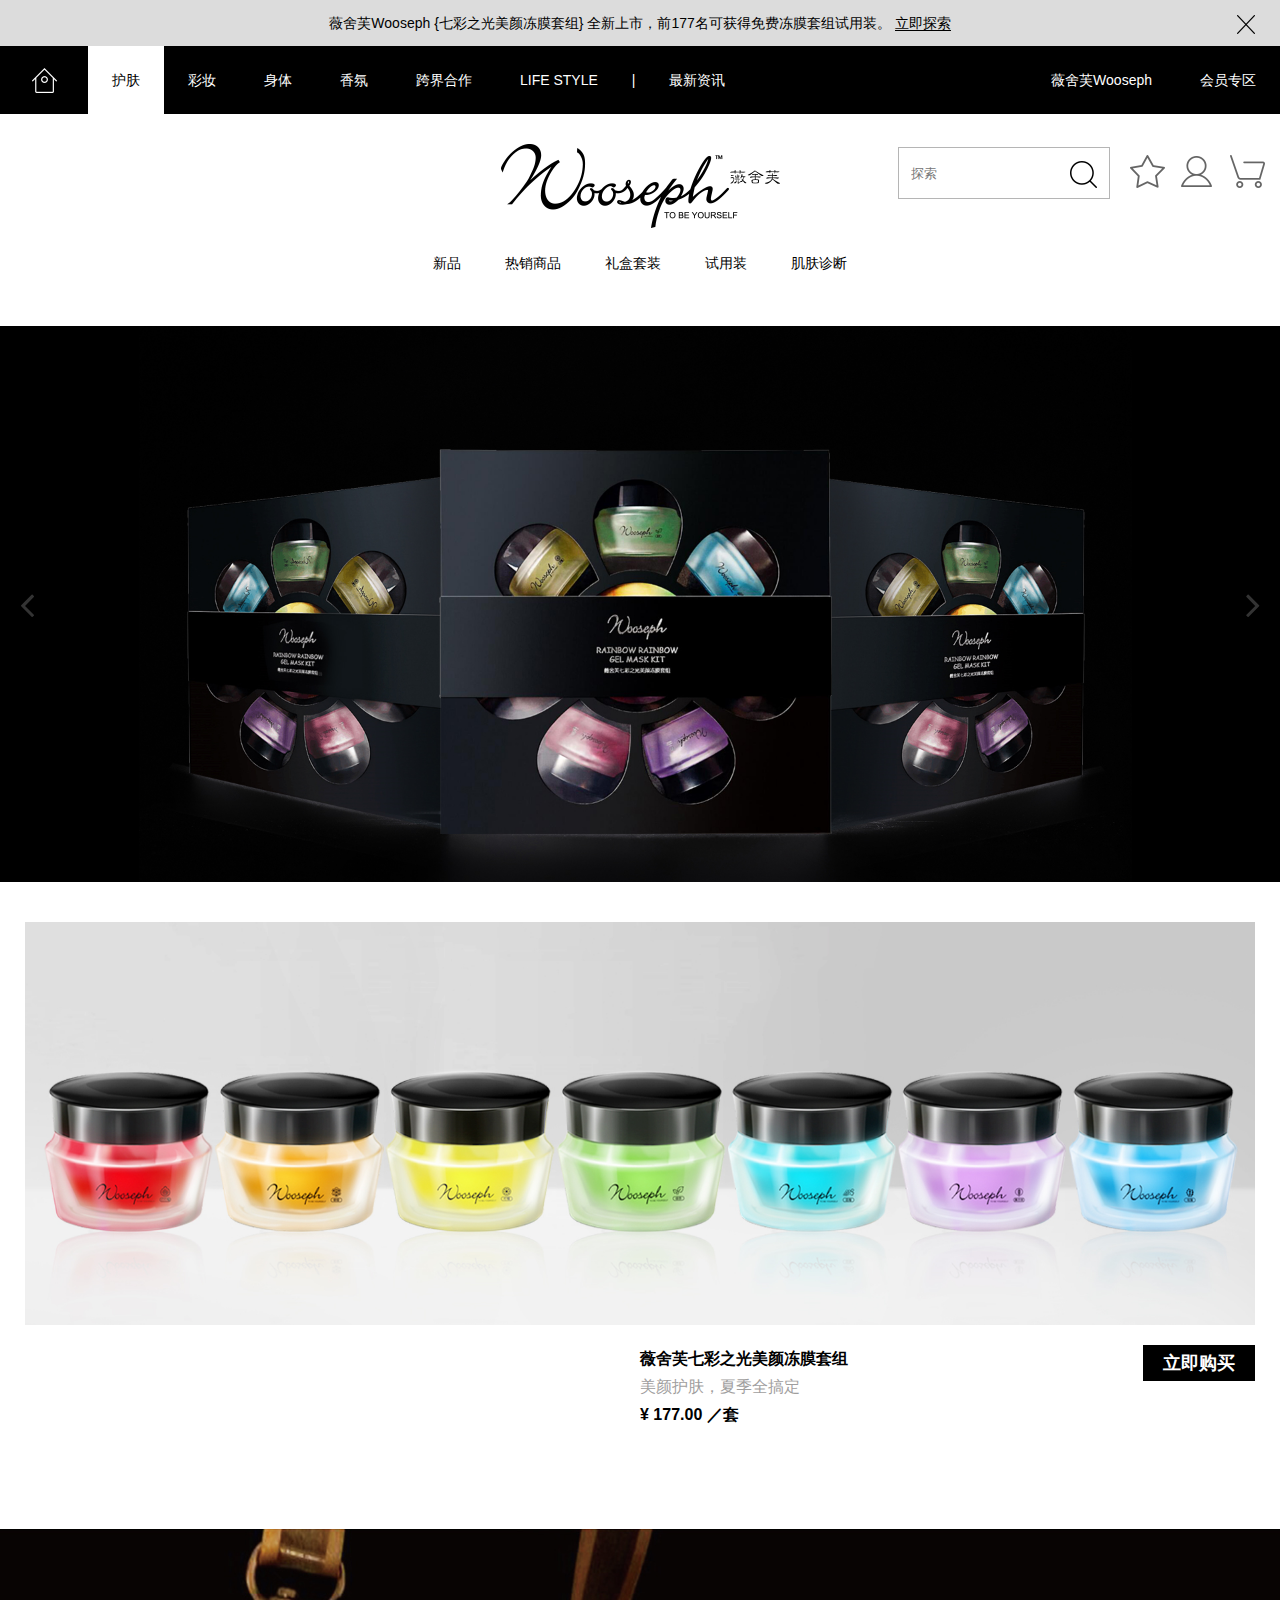
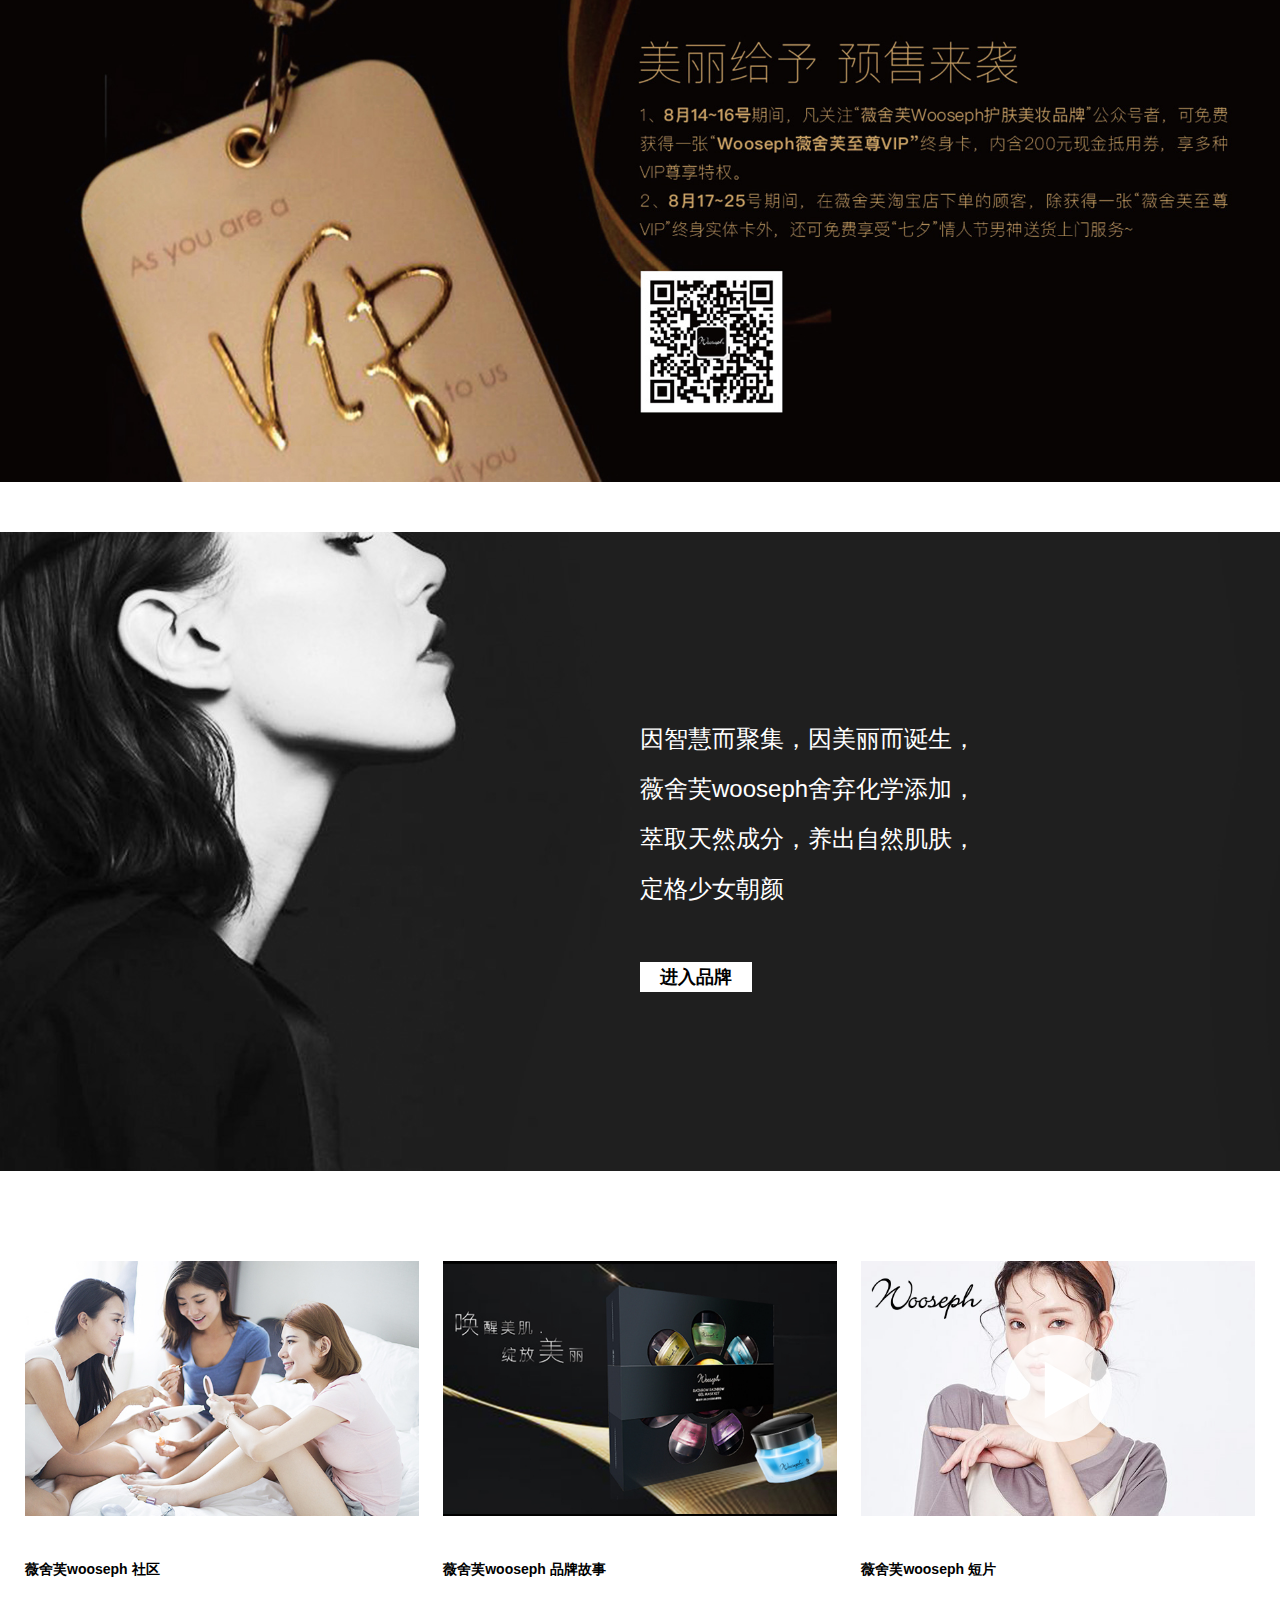
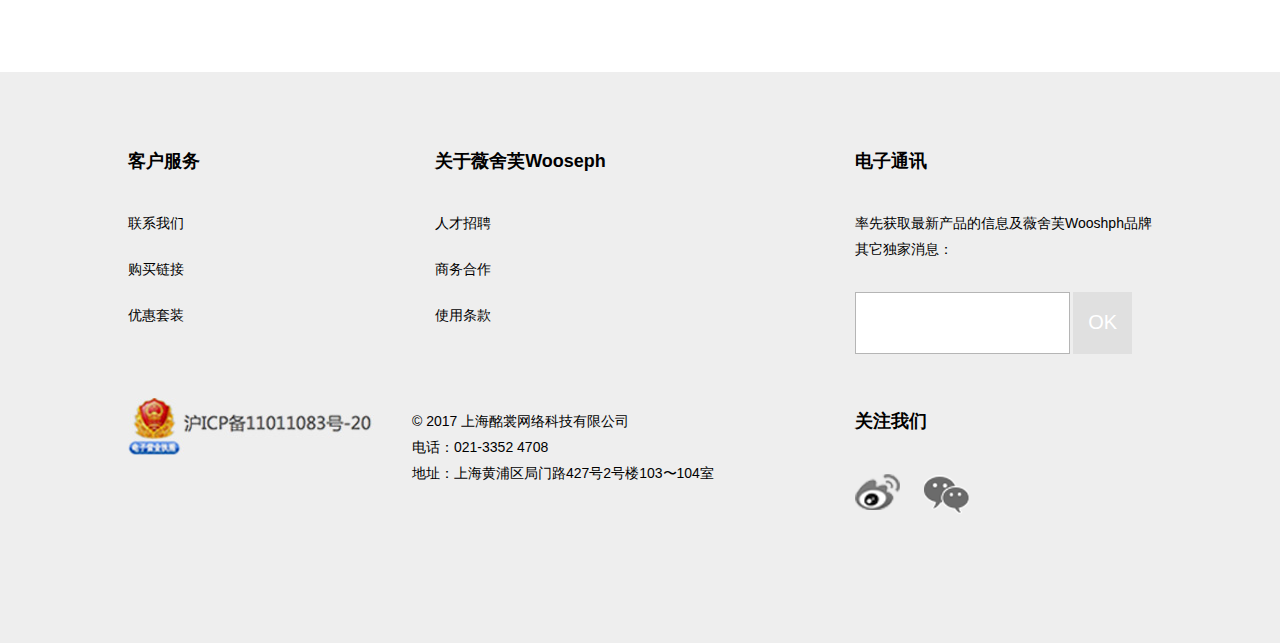
==== commit 8e36dc23: "update" ====
--- a/index.html
+++ b/index.html
@@ -150,7 +150,7 @@
         </div>
         <!-- banner over -->
         <!--parallax start-->
-        <div class="parallaxBox" data-type="background" data-speed="10" data-offsetY="100" style="background-image: url('img/parallax.jpg');">
+        <div class="parallaxBox" style="">
             <div class="container">
                 <div class="parallaxText">
                     <div class="text">
--- a/css/style.min.css
+++ b/css/style.min.css
@@ -1 +1 @@
-html,body,div,span,applet,object,iframe,h1,h2,h3,h4,h5,h6,p,blockquote,pre,a,abbr,acronym,address,big,cite,code,del,dfn,em,img,ins,kbd,q,s,samp,small,strike,strong,sub,sup,tt,var,b,u,i,center,dl,dt,dd,ol,ul,li,fieldset,form,label,legend,table,caption,tbody,tfoot,thead,tr,th,td,article,aside,canvas,details,embed,figure,figcaption,footer,header,hgroup,menu,nav,output,ruby,section,summary,time,mark,audio,video{margin:0;padding:0;border:0;font-size:100%;font:inherit;vertical-align:baseline}article,aside,details,figcaption,figure,footer,header,hgroup,menu,nav,section{display:block}body{line-height:1}ol,ul,.sliderBox>div{list-style:none}a{text-decoration:none}b,strong{font-weight:bold}blockquote,q{quotes:none}blockquote:before,blockquote:after,q:before,q:after{content:'';content:none}table{border-collapse:collapse;border-spacing:0}input,textarea,button,a{outline:0}input,textarea{border:0;margin:0;padding:0}textarea{resize:none}sub,sup,small{font-size:75%}@font-face{font-family:"PingFang";src:url("../font/PingFang-Regular.ttf")}body{color:#000000;font-family:"PingFang", "Microsoft YaHei", "SimSun", Arial, Helvetica, sans-serif;font-size:18px;line-height:34px;background:#fff}h1,h2,h3,h4,h5,h6{font-family:"PingFang", "Microsoft YaHei", "SimSun", Arial, Helvetica, sans-serif}h1{font-size:36px;line-height:46px}h2{font-size:32px;line-height:42px}h3{font-size:28px;line-height:38px}h4{font-size:24px;line-height:34px}h5{font-size:18px;line-height:28px}h6{font-size:14px;line-height:24px}button,input,textarea{font-family:"PingFang", "Microsoft YaHei", "SimSun", Arial, Helvetica, sans-serif;color:#000000}a{-webkit-transition:all 0.3s ease;transition:all 0.3s ease;color:#000000}a .fontIcon{-webkit-transition:all 0s;transition:all 0s;cursor:pointer}@font-face{font-family:'fontello';src:url("../font/fontello.eot?38549612");src:url("../font/fontello.eot?38549612#iefix") format("embedded-opentype"),url("../font/fontello.woff?38549612") format("woff"),url("../font/fontello.ttf?38549612") format("truetype"),url("../font/fontello.svg?38549612#fontello") format("svg");font-weight:normal;font-style:normal}.fontIcon{font-family:"fontello";font-style:normal;font-weight:normal;speak:none;display:inline-block;text-decoration:inherit;text-align:center;font-variant:normal;text-transform:none;line-height:1em;-webkit-font-smoothing:antialiased;-moz-osx-font-smoothing:grayscale;cursor:default}.container{*zoom:1;max-width:1860px;margin-left:auto;margin-right:auto}.container:after{content:"";display:block;height:0;clear:both}.inner{padding-left:27px;padding-right:27px}.lightBox{background:#fff;padding:60px 0;border-bottom:1px solid #dddddd}.grayBox{background:#f9f9f9;padding:60px 0;border-bottom:1px solid #dddddd}.pull-left{float:left !important}.pull-right{float:right !important}.align-left{text-align:left !important}.align-right{text-align:right !important}.align-center{text-align:center !important}.clearFix:after{*zoom:1}.clearFix:after:after{content:"";display:block;height:0;clear:both;overflow:hidden}.clear{height:0;clear:both;overflow:hidden}p.Light{font-weight:300}p.Medium{font-weight:600}p.gray{color:#9f9e9e}.product-box{padding-top:40px;padding-bottom:100px}.product-box .container{padding:0 25px}.product-box .image{margin-bottom:20px}.product-box .image img{display:block;width:100%}.product-box .info .text{float:left;margin-left:50%}.product-box .info .text p{line-height:28px}.product-box .info a.link{float:right;display:block;padding:5px 20px;color:#fff;font-size:22px;background-color:#000;font-weight:600}.banner-box{margin-bottom:50px}.banner-box .container{max-width:1920px}.banner-box img{display:block;width:100%}.iScaleAnimation .iAnimation{-webkit-transition:0.75s;transition:0.75s}.iScaleAnimation:hover.iAnimation,.iScaleAnimation:hover .iAnimation,.iScaleAnimation:focus.iAnimation,.iScaleAnimation:focus .iAnimation,.iScaleAnimation:active.iAnimation,.iScaleAnimation:active .iAnimation{-webkit-transform:scale(1.1);transform:scale(1.1)}@-webkit-keyframes iSpin{0%{-webkit-transform:rotate(0deg);transform:rotate(0deg)}100%{-webkit-transform:rotate(359deg);transform:rotate(359deg)}}@keyframes iSpin{0%{-webkit-transform:rotate(0deg);transform:rotate(0deg)}100%{-webkit-transform:rotate(359deg);transform:rotate(359deg)}}.iSpin{-webkit-animation-name:iSpin;animation-name:iSpin}.iSpinAnimation:hover.iAnimation,.iSpinAnimation:hover .iAnimation,.iSpinAnimation:active.iAnimation,.iSpinAnimation:active .iAnimation{-webkit-animation:iSpin 1s ease-in-out 1;animation:iSpin 1s ease-in-out 1}@-webkit-keyframes iSpinShort{0%{-webkit-transform:rotate(0deg);transform:rotate(0deg)}100%{-webkit-transform:rotate(90deg);transform:rotate(90deg)}}@keyframes iSpinShort{0%{-webkit-transform:rotate(0deg);transform:rotate(0deg)}100%{-webkit-transform:rotate(90deg);transform:rotate(90deg)}}.iSpinShort{-webkit-animation-name:iSpinShort;animation-name:iSpinShort}.iSpinShortAnimation:hover.iAnimation,.iSpinShortAnimation:hover .iAnimation,.iSpinShortAnimation:active.iAnimation,.iSpinShortAnimation:active .iAnimation{-webkit-animation:iSpinShort 0.3s ease-in-out 1;animation:iSpinShort 0.3s ease-in-out 1}@-webkit-keyframes iBounce{from,20%,53%,80%,to{-webkit-animation-timing-function:cubic-bezier(0.215, 0.61, 0.355, 1);animation-timing-function:cubic-bezier(0.215, 0.61, 0.355, 1);-webkit-transform:translate3d(0, 0, 0);transform:translate3d(0, 0, 0)}40%,43%{-webkit-animation-timing-function:cubic-bezier(0.755, 0.05, 0.855, 0.06);animation-timing-function:cubic-bezier(0.755, 0.05, 0.855, 0.06);-webkit-transform:translate3d(0, -30%, 0);transform:translate3d(0, -30%, 0)}70%{-webkit-animation-timing-function:cubic-bezier(0.755, 0.05, 0.855, 0.06);animation-timing-function:cubic-bezier(0.755, 0.05, 0.855, 0.06);-webkit-transform:translate3d(0, -15%, 0);transform:translate3d(0, -15%, 0)}90%{-webkit-transform:translate3d(0, -4%, 0);transform:translate3d(0, -4%, 0)}}@keyframes iBounce{from,20%,53%,80%,to{-webkit-animation-timing-function:cubic-bezier(0.215, 0.61, 0.355, 1);animation-timing-function:cubic-bezier(0.215, 0.61, 0.355, 1);-webkit-transform:translate3d(0, 0, 0);transform:translate3d(0, 0, 0)}40%,43%{-webkit-animation-timing-function:cubic-bezier(0.755, 0.05, 0.855, 0.06);animation-timing-function:cubic-bezier(0.755, 0.05, 0.855, 0.06);-webkit-transform:translate3d(0, -30%, 0);transform:translate3d(0, -30%, 0)}70%{-webkit-animation-timing-function:cubic-bezier(0.755, 0.05, 0.855, 0.06);animation-timing-function:cubic-bezier(0.755, 0.05, 0.855, 0.06);-webkit-transform:translate3d(0, -15%, 0);transform:translate3d(0, -15%, 0)}90%{-webkit-transform:translate3d(0, -4%, 0);transform:translate3d(0, -4%, 0)}}.iBounce{-webkit-animation-name:iBounce;animation-name:iBounce;-webkit-transform-origin:center bottom;transform-origin:center bottom}.iBounceAnimation:hover.iAnimation,.iBounceAnimation:hover .iAnimation,.iBounceAnimation:active.iAnimation,.iBounceAnimation:active .iAnimation{-webkit-animation:iBounce 1s ease-in-out 1;animation:iBounce 1s ease-in-out 1}@-webkit-keyframes iRubberBand{from{-webkit-transform:scale3d(1, 1, 1);transform:scale3d(1, 1, 1)}30%{-webkit-transform:scale3d(1.25, 0.75, 1);transform:scale3d(1.25, 0.75, 1)}40%{-webkit-transform:scale3d(0.75, 1.25, 1);transform:scale3d(0.75, 1.25, 1)}50%{-webkit-transform:scale3d(1.15, 0.85, 1);transform:scale3d(1.15, 0.85, 1)}65%{-webkit-transform:scale3d(0.95, 1.05, 1);transform:scale3d(0.95, 1.05, 1)}75%{-webkit-transform:scale3d(1.05, 0.95, 1);transform:scale3d(1.05, 0.95, 1)}to{-webkit-transform:scale3d(1, 1, 1);transform:scale3d(1, 1, 1)}}@keyframes iRubberBand{from{-webkit-transform:scale3d(1, 1, 1);transform:scale3d(1, 1, 1)}30%{-webkit-transform:scale3d(1.25, 0.75, 1);transform:scale3d(1.25, 0.75, 1)}40%{-webkit-transform:scale3d(0.75, 1.25, 1);transform:scale3d(0.75, 1.25, 1)}50%{-webkit-transform:scale3d(1.15, 0.85, 1);transform:scale3d(1.15, 0.85, 1)}65%{-webkit-transform:scale3d(0.95, 1.05, 1);transform:scale3d(0.95, 1.05, 1)}75%{-webkit-transform:scale3d(1.05, 0.95, 1);transform:scale3d(1.05, 0.95, 1)}to{-webkit-transform:scale3d(1, 1, 1);transform:scale3d(1, 1, 1)}}.iRubberBand{-webkit-animation-name:iRubberBand;animation-name:iRubberBand}.iRubberBandAnimation:hover.iAnimation,.iRubberBandAnimation:hover .iAnimation,.iRubberBandAnimation:active.iAnimation,.iRubberBandAnimation:active .iAnimation{-webkit-animation:iRubberBand 1s ease-in-out 1;animation:iRubberBand 1s ease-in-out 1}@-webkit-keyframes iSwing{20%{-webkit-transform:rotate3d(0, 0, 1, 15deg);transform:rotate3d(0, 0, 1, 15deg)}40%{-webkit-transform:rotate3d(0, 0, 1, -10deg);transform:rotate3d(0, 0, 1, -10deg)}60%{-webkit-transform:rotate3d(0, 0, 1, 5deg);transform:rotate3d(0, 0, 1, 5deg)}80%{-webkit-transform:rotate3d(0, 0, 1, -5deg);transform:rotate3d(0, 0, 1, -5deg)}to{-webkit-transform:rotate3d(0, 0, 1, 0deg);transform:rotate3d(0, 0, 1, 0deg)}}@keyframes iSwing{20%{-webkit-transform:rotate3d(0, 0, 1, 15deg);transform:rotate3d(0, 0, 1, 15deg)}40%{-webkit-transform:rotate3d(0, 0, 1, -10deg);transform:rotate3d(0, 0, 1, -10deg)}60%{-webkit-transform:rotate3d(0, 0, 1, 5deg);transform:rotate3d(0, 0, 1, 5deg)}80%{-webkit-transform:rotate3d(0, 0, 1, -5deg);transform:rotate3d(0, 0, 1, -5deg)}to{-webkit-transform:rotate3d(0, 0, 1, 0deg);transform:rotate3d(0, 0, 1, 0deg)}}.iSwing{-webkit-animation-name:iSwing;animation-name:iSwing;-webkit-transform-origin:top center;transform-origin:top center}.iSwingAnimation:hover.iAnimation,.iSwingAnimation:hover .iAnimation,.iSwingAnimation:active.iAnimation,.iSwingAnimation:active .iAnimation{-webkit-animation:iSwing 0.5s ease-in-out 1;animation:iSwing 0.5s ease-in-out 1}@-webkit-keyframes iFadeInUp{from{opacity:0;-webkit-transform:translate3d(0, -100%, 0);transform:translate3d(0, -100%, 0)}to{opacity:1;-webkit-transform:none;transform:none}}@keyframes iFadeInUp{from{opacity:0;-webkit-transform:translate3d(0, -100%, 0);transform:translate3d(0, -100%, 0)}to{opacity:1;-webkit-transform:none;transform:none}}.iFadeInUp{-webkit-animation-name:iFadeInUp;animation-name:iFadeInUp}.iFadeInUpAnimation:hover.iAnimation,.iFadeInUpAnimation:hover .iAnimation,.iFadeInUpAnimation:active.iAnimation,.iFadeInUpAnimation:active .iAnimation{-webkit-animation:iFadeInUp 0.3s ease-in-out 1;animation:iFadeInUp 0.3s ease-in-out 1}@-webkit-keyframes iFadeInDown{from{opacity:0;-webkit-transform:translate3d(0, 100%, 0);transform:translate3d(0, 100%, 0)}to{opacity:1;-webkit-transform:none;transform:none}}@keyframes iFadeInDown{from{opacity:0;-webkit-transform:translate3d(0, 100%, 0);transform:translate3d(0, 100%, 0)}to{opacity:1;-webkit-transform:none;transform:none}}.iFadeInDown{-webkit-animation-name:iFadeInDown;animation-name:iFadeInDown}.iFadeInDownAnimation:hover.iAnimation,.iFadeInDownAnimation:hover .iAnimation,.iFadeInDownAnimation:active.iAnimation,.iFadeInDownAnimation:active .iAnimation{-webkit-animation:iFadeInDown 0.3s ease-in-out 1;animation:iFadeInDown 0.3s ease-in-out 1}@-webkit-keyframes iFadeInLeft{from{opacity:0;-webkit-transform:translate3d(-100%, 0, 0);transform:translate3d(-100%, 0, 0)}to{opacity:1;-webkit-transform:none;transform:none}}@keyframes iFadeInLeft{from{opacity:0;-webkit-transform:translate3d(-100%, 0, 0);transform:translate3d(-100%, 0, 0)}to{opacity:1;-webkit-transform:none;transform:none}}.iFadeInLeft{-webkit-animation-name:iFadeInLeft;animation-name:iFadeInLeft}.iFadeInLeftAnimation:hover.iAnimation,.iFadeInLeftAnimation:hover .iAnimation,.iFadeInLeftAnimation:active.iAnimation,.iFadeInLeftAnimation:active .iAnimation{-webkit-animation:iFadeInLeft 0.5s;animation:iFadeInLeft 0.5s}@-webkit-keyframes iFadeInRight{from{opacity:0;-webkit-transform:translate3d(100%, 0, 0);transform:translate3d(100%, 0, 0)}to{opacity:1;-webkit-transform:none;transform:none}}@keyframes iFadeInRight{from{opacity:0;-webkit-transform:translate3d(100%, 0, 0);transform:translate3d(100%, 0, 0)}to{opacity:1;-webkit-transform:none;transform:none}}.iFadeInRight{-webkit-animation-name:iFadeInRight;animation-name:iFadeInRight}.iFadeInRightAnimation:hover.iAnimation,.iFadeInRightAnimation:hover .iAnimation,.iFadeInRightAnimation:active.iAnimation,.iFadeInRightAnimation:active .iAnimation{-webkit-animation:iFadeInRight 0.5s;animation:iFadeInRight 0.5s}.animated{-webkit-animation-duration:1s;animation-duration:1s;-webkit-animation-fill-mode:both;animation-fill-mode:both}.slow{-webkit-animation-duration:1.5s;animation-duration:1.5s;-webkit-animation-fill-mode:both;animation-fill-mode:both}.slower{-webkit-animation-duration:2s;animation-duration:2s;-webkit-animation-fill-mode:both;animation-fill-mode:both}.slowest{-webkit-animation-duration:3s;animation-duration:3s;-webkit-animation-fill-mode:both;animation-fill-mode:both}.delay-250{-webkit-animation-delay:0.25s;-moz-animation-delay:0.25s;-o-animation-delay:0.25s;animation-delay:0.25s}.delay-500{-webkit-animation-delay:0.5s;-moz-animation-delay:0.5s;-o-animation-delay:0.5s;animation-delay:0.5s}.delay-750{-webkit-animation-delay:0.75s;-moz-animation-delay:0.75s;-o-animation-delay:0.75s;animation-delay:0.75s}.delay-1000{-webkit-animation-delay:1.0s;-moz-animation-delay:1.0s;-o-animation-delay:1.0s;animation-delay:1.0s}.delay-1250{-webkit-animation-delay:1.25s;-moz-animation-delay:1.25s;-o-animation-delay:1.25s;animation-delay:1.25s}.delay-1500{-webkit-animation-delay:1.5s;-moz-animation-delay:1.5s;-o-animation-delay:1.5s;animation-delay:1.5s}.delay-1750{-webkit-animation-delay:1.75s;-moz-animation-delay:1.75s;-o-animation-delay:1.75s;animation-delay:1.75s}.delay-2000{-webkit-animation-delay:2.0s;-moz-animation-delay:2.0s;-o-animation-delay:2.0s;animation-delay:2.0s}.delay-2500{-webkit-animation-delay:2.5s;-moz-animation-delay:2.5s;-o-animation-delay:2.5s;animation-delay:2.5s}.delay-2000{-webkit-animation-delay:2.0s;-moz-animation-delay:2.0s;-o-animation-delay:2.0s;animation-delay:2.0s}.delay-2500{-webkit-animation-delay:2.5s;-moz-animation-delay:2.5s;-o-animation-delay:2.5s;animation-delay:2.5s}.delay-3000{-webkit-animation-delay:3.0s;-moz-animation-delay:3.0s;-o-animation-delay:3.0s;animation-delay:3.0s}.delay-3500{-webkit-animation-delay:3.5s;-moz-animation-delay:3.5s;-o-animation-delay:3.5s;animation-delay:3.5s}.bounceInRight,.bounceInLeft,.bounceInUp,.bounceInDown{opacity:0;-webkit-transform:translateX(400px);transform:translateX(400px)}.fadeInRight,.fadeInLeft,.fadeInUp,.fadeInDown{opacity:0;-webkit-transform:translateX(400px);transform:translateX(400px)}.flipInX,.flipInY,.rotateIn,.rotateInUpLeft,.rotateInUpRight,.rotateInDownLeft,.rotateDownUpRight,.rollIn{opacity:0}.lightSpeedInRight,.lightSpeedInLeft{opacity:0;-webkit-transform:translateX(400px);transform:translateX(400px)}@-webkit-keyframes bounceIn{0%{opacity:0;-webkit-transform:scale(0.3)}50%{opacity:1;-webkit-transform:scale(1.05)}70%{-webkit-transform:scale(0.9)}100%{-webkit-transform:scale(1)}}@keyframes bounceIn{0%{opacity:0;transform:scale(0.3)}50%{opacity:1;transform:scale(1.05)}70%{transform:scale(0.9)}100%{transform:scale(1)}}.bounceIn.go{-webkit-animation-name:bounceIn;animation-name:bounceIn}@-webkit-keyframes bounceInRight{0%{opacity:0;-webkit-transform:translateX(400px)}60%{-webkit-transform:translateX(-30px)}80%{-webkit-transform:translateX(10px)}100%{opacity:1;-webkit-transform:translateX(0)}}@keyframes bounceInRight{0%{opacity:0;transform:translateX(400px)}60%{transform:translateX(-30px)}80%{transform:translateX(10px)}100%{opacity:1;transform:translateX(0)}}.bounceInRight.go{-webkit-animation-name:bounceInRight;animation-name:bounceInRight}@-webkit-keyframes bounceInLeft{0%{opacity:0;-webkit-transform:translateX(-400px)}60%{-webkit-transform:translateX(30px)}80%{-webkit-transform:translateX(-10px)}100%{opacity:1;-webkit-transform:translateX(0)}}@keyframes bounceInLeft{0%{opacity:0;transform:translateX(-400px)}60%{transform:translateX(30px)}80%{transform:translateX(-10px)}100%{opacity:1;transform:translateX(0)}}.bounceInLeft.go{-webkit-animation-name:bounceInLeft;animation-name:bounceInLeft}@-webkit-keyframes bounceInUp{0%{opacity:0;-webkit-transform:translateY(400px)}60%{-webkit-transform:translateY(-30px)}80%{-webkit-transform:translateY(10px)}100%{opacity:1;-webkit-transform:translateY(0)}}@keyframes bounceInUp{0%{opacity:0;transform:translateY(400px)}60%{transform:translateY(-30px)}80%{transform:translateY(10px)}100%{opacity:1;transform:translateY(0)}}.bounceInUp.go{-webkit-animation-name:bounceInUp;animation-name:bounceInUp}@-webkit-keyframes bounceInDown{0%{opacity:0;-webkit-transform:translateY(-400px)}60%{-webkit-transform:translateY(30px)}80%{-webkit-transform:translateY(-10px)}100%{opacity:1;-webkit-transform:translateY(0)}}@keyframes bounceInDown{0%{opacity:0;transform:translateY(-400px)}60%{transform:translateY(30px)}80%{transform:translateY(-10px)}100%{opacity:1;transform:translateY(0)}}.bounceInDown.go{-webkit-animation-name:bounceInDown;animation-name:bounceInDown}@-webkit-keyframes fadeIn{0%{opacity:0}100%{opacity:1;display:block}}@keyframes fadeIn{0%{opacity:0}100%{opacity:1;display:block}}.fadeIn{opacity:0}.fadeIn.go{-webkit-animation-name:fadeIn;animation-name:fadeIn}@-webkit-keyframes growIn{0%{-webkit-transform:scale(0.2);opacity:0}50%{-webkit-transform:scale(1.2)}100%{-webkit-transform:scale(1);opacity:1}}@keyframes growIn{0%{transform:scale(0.2);opacity:0}50%{transform:scale(1.2)}100%{transform:scale(1);opacity:1}}.growIn{-webkit-transform:scale(0.2);transform:scale(0.2);opacity:0}.growIn.go{-webkit-animation-name:growIn;animation-name:growIn}@-webkit-keyframes shake{0%,100%{-webkit-transform:translateX(0)}10%,30%,50%,70%,90%{-webkit-transform:translateX(-10px)}20%,40%,60%,80%{-webkit-transform:translateX(10px)}}@keyframes shake{0%,100%{transform:translateX(0)}10%,30%,50%,70%,90%{transform:translateX(-10px)}20%,40%,60%,80%{transform:translateX(10px)}}.shake.go{-webkit-animation-name:shake;animation-name:shake}@-webkit-keyframes shakeUp{0%,100%{-webkit-transform:translateX(0)}10%,30%,50%,70%,90%{-webkit-transform:translateY(-10px)}20%,40%,60%,80%{-webkit-transform:translateY(10px)}}@keyframes shakeUp{0%,100%{transform:translateY(0)}10%,30%,50%,70%,90%{transform:translateY(-10px)}20%,40%,60%,80%{transform:translateY(10px)}}.shakeUp.go{-webkit-animation-name:shakeUp;animation-name:shakeUp}@-webkit-keyframes fadeInLeft{0%{opacity:0;-webkit-transform:translateX(-400px)}50%{opacity:0.3}100%{opacity:1;-webkit-transform:translateX(0)}}@keyframes fadeInLeft{0%{opacity:0;transform:translateX(-400px)}50%{opacity:0.3}100%{opacity:1;transform:translateX(0)}}.fadeInLeft{opacity:0;-webkit-transform:translateX(-400px);transform:translateX(-400px)}.fadeInLeft.go{-webkit-animation-name:fadeInLeft;animation-name:fadeInLeft}@-webkit-keyframes fadeInRight{0%{opacity:0;-webkit-transform:translateX(400px)}50%{opacity:0.3}100%{opacity:1;-webkit-transform:translateX(0)}}@keyframes fadeInRight{0%{opacity:0;transform:translateX(400px)}50%{opacity:0.3}100%{opacity:1;transform:translateX(0)}}.fadeInRight{opacity:0;-webkit-transform:translateX(400px);transform:translateX(400px)}.fadeInRight.go{-webkit-animation-name:fadeInRight;animation-name:fadeInRight}@-webkit-keyframes fadeInUp{0%{opacity:0;-webkit-transform:translateY(400px)}50%{opacity:0.3}100%{opacity:1;-webkit-transform:translateY(0)}}@keyframes fadeInUp{0%{opacity:0;transform:translateY(400px)}50%{opacity:0.3}100%{opacity:1;transform:translateY(0)}}.fadeInUp{opacity:0;-webkit-transform:translateY(400px);transform:translateY(400px)}.fadeInUp.go{-webkit-animation-name:fadeInUp;animation-name:fadeInUp}@-webkit-keyframes fadeInDown{0%{opacity:0;-webkit-transform:translateY(-400px)}50%{opacity:0.3}100%{opacity:1;-webkit-transform:translateY(0)}}@keyframes fadeInDown{0%{opacity:0;transform:translateY(-400px)}50%{opacity:0.3}100%{opacity:1;transform:translateY(0)}}.fadeInDown{opacity:0;-webkit-transform:translateY(-400px);transform:translateY(-400px)}.fadeInDown.go{-webkit-animation-name:fadeInDown;animation-name:fadeInDown}@-webkit-keyframes rotateIn{0%{-webkit-transform-origin:center center;-webkit-transform:rotate(-200deg);opacity:0}100%{-webkit-transform-origin:center center;-webkit-transform:rotate(0);opacity:1}}@keyframes rotateIn{0%{transform-origin:center center;transform:rotate(-200deg);opacity:0}100%{transform-origin:center center;transform:rotate(0);opacity:1}}.rotateIn.go{-webkit-animation-name:rotateIn;animation-name:rotateIn}@-webkit-keyframes rotateInUpLeft{0%{-webkit-transform-origin:left bottom;-webkit-transform:rotate(90deg);opacity:0}100%{-webkit-transform-origin:left bottom;-webkit-transform:rotate(0);opacity:1}}@keyframes rotateInUpLeft{0%{transform-origin:left bottom;transform:rotate(90deg);opacity:0}100%{transform-origin:left bottom;transform:rotate(0);opacity:1}}.rotateInUpLeft.go{-webkit-animation-name:rotateInUpLeft;animation-name:rotateInUpLeft}@-webkit-keyframes rotateInDownLeft{0%{-webkit-transform-origin:left bottom;-webkit-transform:rotate(-90deg);opacity:0}100%{-webkit-transform-origin:left bottom;-webkit-transform:rotate(0);opacity:1}}@keyframes rotateInDownLeft{0%{transform-origin:left bottom;transform:rotate(-90deg);opacity:0}100%{transform-origin:left bottom;transform:rotate(0);opacity:1}}.rotateInDownLeft.go{-webkit-animation-name:rotateInDownLeft;animation-name:rotateInDownLeft}@-webkit-keyframes rotateInUpRight{0%{-webkit-transform-origin:right bottom;-webkit-transform:rotate(-90deg);opacity:0}100%{-webkit-transform-origin:right bottom;-webkit-transform:rotate(0);opacity:1}}@keyframes rotateInUpRight{0%{transform-origin:right bottom;transform:rotate(-90deg);opacity:0}100%{transform-origin:right bottom;transform:rotate(0);opacity:1}}.rotateInUpRight.go{-webkit-animation-name:rotateInUpRight;animation-name:rotateInUpRight}@-webkit-keyframes rotateInDownRight{0%{-webkit-transform-origin:right bottom;-webkit-transform:rotate(90deg);opacity:0}100%{-webkit-transform-origin:right bottom;-webkit-transform:rotate(0);opacity:1}}@keyframes rotateInDownRight{0%{transform-origin:right bottom;transform:rotate(90deg);opacity:0}100%{transform-origin:right bottom;transform:rotate(0);opacity:1}}.rotateInDownRight.go{-webkit-animation-name:rotateInDownRight;animation-name:rotateInDownRight}@-webkit-keyframes rollIn{0%{opacity:0;-webkit-transform:translateX(-100%) rotate(-120deg)}100%{opacity:1;-webkit-transform:translateX(0px) rotate(0deg)}}@keyframes rollIn{0%{opacity:0;transform:translateX(-100%) rotate(-120deg)}100%{opacity:1;transform:translateX(0px) rotate(0deg)}}.rollIn.go{-webkit-animation-name:rollIn;animation-name:rollIn}@-webkit-keyframes wiggle{0%{-webkit-transform:skewX(9deg)}10%{-webkit-transform:skewX(-8deg)}20%{-webkit-transform:skewX(7deg)}30%{-webkit-transform:skewX(-6deg)}40%{-webkit-transform:skewX(5deg)}50%{-webkit-transform:skewX(-4deg)}60%{-webkit-transform:skewX(3deg)}70%{-webkit-transform:skewX(-2deg)}80%{-webkit-transform:skewX(1deg)}90%{-webkit-transform:skewX(0deg)}100%{-webkit-transform:skewX(0deg)}}@keyframes wiggle{0%{transform:skewX(9deg)}10%{transform:skewX(-8deg)}20%{transform:skewX(7deg)}30%{transform:skewX(-6deg)}40%{transform:skewX(5deg)}50%{transform:skewX(-4deg)}60%{transform:skewX(3deg)}70%{transform:skewX(-2deg)}80%{transform:skewX(1deg)}90%{transform:skewX(0deg)}100%{transform:skewX(0deg)}}.wiggle.go{-webkit-animation-name:wiggle;animation-name:wiggle;-webkit-animation-timing-function:ease-in;animation-timing-function:ease-in}@-webkit-keyframes swing{20%,40%,60%,80%,100%{-webkit-transform-origin:top center}20%{-webkit-transform:rotate(15deg)}40%{-webkit-transform:rotate(-10deg)}60%{-webkit-transform:rotate(5deg)}80%{-webkit-transform:rotate(-5deg)}100%{-webkit-transform:rotate(0deg)}}@keyframes swing{20%{transform:rotate(15deg)}40%{transform:rotate(-10deg)}60%{transform:rotate(5deg)}80%{transform:rotate(-5deg)}100%{transform:rotate(0deg)}}.swing.go{-webkit-transform-origin:top center;transform-origin:top center;-webkit-animation-name:swing;animation-name:swing}@-webkit-keyframes tada{0%{-webkit-transform:scale(1)}10%,20%{-webkit-transform:scale(0.9) rotate(-3deg)}30%,50%,70%,90%{-webkit-transform:scale(1.1) rotate(3deg)}40%,60%,80%{-webkit-transform:scale(1.1) rotate(-3deg)}100%{-webkit-transform:scale(1) rotate(0)}}@keyframes tada{0%{transform:scale(1)}10%,20%{transform:scale(0.9) rotate(-3deg)}30%,50%,70%,90%{transform:scale(1.1) rotate(3deg)}40%,60%,80%{transform:scale(1.1) rotate(-3deg)}100%{transform:scale(1) rotate(0)}}.tada.go{-webkit-animation-name:tada;animation-name:tada}@-webkit-keyframes wobble{0%{-webkit-transform:translateX(0%)}15%{-webkit-transform:translateX(-25%) rotate(-5deg)}30%{-webkit-transform:translateX(20%) rotate(3deg)}45%{-webkit-transform:translateX(-15%) rotate(-3deg)}60%{-webkit-transform:translateX(10%) rotate(2deg)}75%{-webkit-transform:translateX(-5%) rotate(-1deg)}100%{-webkit-transform:translateX(0%)}}@keyframes wobble{0%{transform:translateX(0%)}15%{transform:translateX(-25%) rotate(-5deg)}30%{transform:translateX(20%) rotate(3deg)}45%{transform:translateX(-15%) rotate(-3deg)}60%{transform:translateX(10%) rotate(2deg)}75%{transform:translateX(-5%) rotate(-1deg)}100%{transform:translateX(0%)}}.wobble.go{-webkit-animation-name:wobble;animation-name:wobble}@-webkit-keyframes pulse{0%{-webkit-transform:scale(1)}50%{-webkit-transform:scale(1.1)}100%{-webkit-transform:scale(1)}}@keyframes pulse{0%{transform:scale(1)}50%{transform:scale(1.1)}100%{transform:scale(1)}}.pulse.go{-webkit-animation-name:pulse;animation-name:pulse}@-webkit-keyframes lightSpeedInRight{0%{-webkit-transform:translateX(100%) skewX(-30deg);opacity:0}60%{-webkit-transform:translateX(-20%) skewX(30deg);opacity:1}80%{-webkit-transform:translateX(0%) skewX(-15deg);opacity:1}100%{-webkit-transform:translateX(0%) skewX(0deg);opacity:1}}@keyframes lightSpeedInRight{0%{transform:translateX(100%) skewX(-30deg);opacity:0}60%{transform:translateX(-20%) skewX(30deg);opacity:1}80%{transform:translateX(0%) skewX(-15deg);opacity:1}100%{transform:translateX(0%) skewX(0deg);opacity:1}}.lightSpeedInRight.go{-webkit-animation-name:lightSpeedInRight;animation-name:lightSpeedInRight;-webkit-animation-timing-function:ease-out;animation-timing-function:ease-out}@-webkit-keyframes lightSpeedInLeft{0%{-webkit-transform:translateX(-100%) skewX(30deg);opacity:0}60%{-webkit-transform:translateX(20%) skewX(-30deg);opacity:1}80%{-webkit-transform:translateX(0%) skewX(15deg);opacity:1}100%{-webkit-transform:translateX(0%) skewX(0deg);opacity:1}}@keyframes lightSpeedInLeft{0%{transform:translateX(-100%) skewX(30deg);opacity:0}60%{transform:translateX(20%) skewX(-30deg);opacity:1}80%{transform:translateX(0%) skewX(15deg);opacity:1}100%{transform:translateX(0%) skewX(0deg);opacity:1}}.lightSpeedInLeft.go{-webkit-animation-name:lightSpeedInLeft;animation-name:lightSpeedInLeft;-webkit-animation-timing-function:ease-out;animation-timing-function:ease-out}@-webkit-keyframes flip{0%{-webkit-transform:perspective(400px) rotateY(0);-webkit-animation-timing-function:ease-out}40%{-webkit-transform:perspective(400px) translateZ(150px) rotateY(170deg);-webkit-animation-timing-function:ease-out}50%{-webkit-transform:perspective(400px) translateZ(150px) rotateY(190deg) scale(1);-webkit-animation-timing-function:ease-in}80%{-webkit-transform:perspective(400px) rotateY(360deg) scale(0.95);-webkit-animation-timing-function:ease-in}100%{-webkit-transform:perspective(400px) scale(1);-webkit-animation-timing-function:ease-in}}@keyframes flip{0%{transform:perspective(400px) rotateY(0);animation-timing-function:ease-out}40%{transform:perspective(400px) translateZ(150px) rotateY(170deg);animation-timing-function:ease-out}50%{transform:perspective(400px) translateZ(150px) rotateY(190deg) scale(1);animation-timing-function:ease-in}80%{transform:perspective(400px) rotateY(360deg) scale(0.95);animation-timing-function:ease-in}100%{transform:perspective(400px) scale(1);animation-timing-function:ease-in}}.flip.go{-webkit-backface-visibility:visible !important;-webkit-animation-name:flip;backface-visibility:visible !important;animation-name:flip}@-webkit-keyframes flipInX{0%{-webkit-transform:perspective(400px) rotateX(90deg);opacity:0}40%{-webkit-transform:perspective(400px) rotateX(-10deg)}70%{-webkit-transform:perspective(400px) rotateX(10deg)}100%{-webkit-transform:perspective(400px) rotateX(0deg);opacity:1}}@keyframes flipInX{0%{transform:perspective(400px) rotateX(90deg);opacity:0}40%{transform:perspective(400px) rotateX(-10deg)}70%{transform:perspective(400px) rotateX(10deg)}100%{transform:perspective(400px) rotateX(0deg);opacity:1}}.flipInX.go{-webkit-backface-visibility:visible !important;-webkit-animation-name:flipInX;backface-visibility:visible !important;animation-name:flipInX}@-webkit-keyframes flipInY{0%{-webkit-transform:perspective(400px) rotateY(90deg);opacity:0}40%{-webkit-transform:perspective(400px) rotateY(-10deg)}70%{-webkit-transform:perspective(400px) rotateY(10deg)}100%{-webkit-transform:perspective(400px) rotateY(0deg);opacity:1}}@keyframes flipInY{0%{transform:perspective(400px) rotateY(90deg);opacity:0}40%{transform:perspective(400px) rotateY(-10deg)}70%{transform:perspective(400px) rotateY(10deg)}100%{transform:perspective(400px) rotateY(0deg);opacity:1}}.flipInY.go{-webkit-backface-visibility:visible !important;-webkit-animation-name:flipInY;backface-visibility:visible !important;animation-name:flipInY}@-webkit-keyframes bounceOut{0%{-webkit-transform:scale(1)}25%{-webkit-transform:scale(0.95)}50%{opacity:1;-webkit-transform:scale(1.1)}100%{opacity:0;-webkit-transform:scale(0.3)}}@keyframes bounceOut{0%{transform:scale(1)}25%{transform:scale(0.95)}50%{opacity:1;transform:scale(1.1)}100%{opacity:0;transform:scale(0.3)}}.bounceOut.goAway{-webkit-animation-name:bounceOut;animation-name:bounceOut}@-webkit-keyframes bounceOutUp{0%{-webkit-transform:translateY(0)}20%{opacity:1;-webkit-transform:translateY(20px)}100%{opacity:0;-webkit-transform:translateY(-2000px)}}@keyframes bounceOutUp{0%{transform:translateY(0)}20%{opacity:1;transform:translateY(20px)}100%{opacity:0;transform:translateY(-2000px)}}.bounceOutUp.goAway{-webkit-animation-name:bounceOutUp;animation-name:bounceOutUp}@-webkit-keyframes bounceOutDown{0%{-webkit-transform:translateY(0)}20%{opacity:1;-webkit-transform:translateY(-20px)}100%{opacity:0;-webkit-transform:translateY(2000px)}}@keyframes bounceOutDown{0%{transform:translateY(0)}20%{opacity:1;transform:translateY(-20px)}100%{opacity:0;transform:translateY(2000px)}}.bounceOutDown.goAway{-webkit-animation-name:bounceOutDown;animation-name:bounceOutDown}@-webkit-keyframes bounceOutLeft{0%{-webkit-transform:translateX(0)}20%{opacity:1;-webkit-transform:translateX(20px)}100%{opacity:0;-webkit-transform:translateX(-2000px)}}@keyframes bounceOutLeft{0%{transform:translateX(0)}20%{opacity:1;transform:translateX(20px)}100%{opacity:0;transform:translateX(-2000px)}}.bounceOutLeft.goAway{-webkit-animation-name:bounceOutLeft;animation-name:bounceOutLeft}@-webkit-keyframes bounceOutRight{0%{-webkit-transform:translateX(0)}20%{opacity:1;-webkit-transform:translateX(-20px)}100%{opacity:0;-webkit-transform:translateX(2000px)}}@keyframes bounceOutRight{0%{transform:translateX(0)}20%{opacity:1;transform:translateX(-20px)}100%{opacity:0;transform:translateX(2000px)}}.bounceOutRight.goAway{-webkit-animation-name:bounceOutRight;animation-name:bounceOutRight}@-webkit-keyframes fadeOut{0%{opacity:1}100%{opacity:0}}@keyframes fadeOut{0%{opacity:1}100%{opacity:0}}.fadeOut.goAway{-webkit-animation-name:fadeOut;animation-name:fadeOut}@-webkit-keyframes fadeOutUp{0%{opacity:1;-webkit-transform:translateY(0)}100%{opacity:0;-webkit-transform:translateY(-2000px)}}@keyframes fadeOutUp{0%{opacity:1;transform:translateY(0)}100%{opacity:0;transform:translateY(-2000px)}}.fadeOutUp.goAway{-webkit-animation-name:fadeOutUp;animation-name:fadeOutUp}@-webkit-keyframes fadeOutDown{0%{opacity:1;-webkit-transform:translateY(0)}100%{opacity:0;-webkit-transform:translateY(2000px)}}@keyframes fadeOutDown{0%{opacity:1;transform:translateY(0)}100%{opacity:0;transform:translateY(2000px)}}.fadeOutDown.goAway{-webkit-animation-name:fadeOutDown;animation-name:fadeOutDown}@-webkit-keyframes fadeOutLeft{0%{opacity:1;-webkit-transform:translateX(0)}100%{opacity:0;-webkit-transform:translateX(-2000px)}}@keyframes fadeOutLeft{0%{opacity:1;transform:translateX(0)}100%{opacity:0;transform:translateX(-2000px)}}.fadeOutLeft.goAway{-webkit-animation-name:fadeOutLeft;animation-name:fadeOutLeft}@-webkit-keyframes fadeOutRight{0%{opacity:1;-webkit-transform:translateX(0)}100%{opacity:0;-webkit-transform:translateX(2000px)}}@keyframes fadeOutRight{0%{opacity:1;transform:translateX(0)}100%{opacity:0;transform:translateX(2000px)}}.fadeOutRight.goAway{-webkit-animation-name:fadeOutRight;animation-name:fadeOutRight}@-webkit-keyframes flipOutX{0%{-webkit-transform:perspective(400px) rotateX(0deg);opacity:1}100%{-webkit-transform:perspective(400px) rotateX(90deg);opacity:0}}@keyframes flipOutX{0%{transform:perspective(400px) rotateX(0deg);opacity:1}100%{transform:perspective(400px) rotateX(90deg);opacity:0}}.flipOutX.goAway{-webkit-animation-name:flipOutX;-webkit-backface-visibility:visible !important;animation-name:flipOutX;backface-visibility:visible !important}@-webkit-keyframes flipOutY{0%{-webkit-transform:perspective(400px) rotateY(0deg);opacity:1}100%{-webkit-transform:perspective(400px) rotateY(90deg);opacity:0}}@keyframes flipOutY{0%{transform:perspective(400px) rotateY(0deg);opacity:1}100%{transform:perspective(400px) rotateY(90deg);opacity:0}}.flipOutY{-webkit-backface-visibility:visible !important;-webkit-animation-name:flipOutY;backface-visibility:visible !important;animation-name:flipOutY}@-webkit-keyframes lightSpeedOutRight{0%{-webkit-transform:translateX(0%) skewX(0deg);opacity:1}100%{-webkit-transform:translateX(100%) skewX(-30deg);opacity:0}}@keyframes lightSpeedOutRight{0%{transform:translateX(0%) skewX(0deg);opacity:1}100%{transform:translateX(100%) skewX(-30deg);opacity:0}}.lightSpeedOutRight.goAway{-webkit-animation-name:lightSpeedOutRight;animation-name:lightSpeedOutRight;-webkit-animation-timing-function:ease-in;animation-timing-function:ease-in}@-webkit-keyframes lightSpeedOutLeft{0%{-webkit-transform:translateX(0%) skewX(0deg);opacity:1}100%{-webkit-transform:translateX(-100%) skewX(30deg);opacity:0}}@keyframes lightSpeedOutLeft{0%{transform:translateX(0%) skewX(0deg);opacity:1}100%{transform:translateX(-100%) skewX(30deg);opacity:0}}.lightSpeedOutLeft.goAway{-webkit-animation-name:lightSpeedOutLeft;animation-name:lightSpeedOutLeft;-webkit-animation-timing-function:ease-in;animation-timing-function:ease-in}@-webkit-keyframes rotateOut{0%{-webkit-transform-origin:center center;-webkit-transform:rotate(0);opacity:1}100%{-webkit-transform-origin:center center;-webkit-transform:rotate(200deg);opacity:0}}@keyframes rotateOut{0%{transform-origin:center center;transform:rotate(0);opacity:1}100%{transform-origin:center center;transform:rotate(200deg);opacity:0}}.rotateOut.goAway{-webkit-animation-name:rotateOut;animation-name:rotateOut}@-webkit-keyframes rotateOutUpLeft{0%{-webkit-transform-origin:left bottom;-webkit-transform:rotate(0);opacity:1}100%{-webkit-transform-origin:left bottom;-webkit-transform:rotate(-90deg);opacity:0}}@keyframes rotateOutUpLeft{0%{transform-origin:left bottom;transform:rotate(0);opacity:1}100%{-transform-origin:left bottom;-transform:rotate(-90deg);opacity:0}}.rotateOutUpLeft.goAway{-webkit-animation-name:rotateOutUpLeft;animation-name:rotateOutUpLeft}@-webkit-keyframes rotateOutDownLeft{0%{-webkit-transform-origin:left bottom;-webkit-transform:rotate(0);opacity:1}100%{-webkit-transform-origin:left bottom;-webkit-transform:rotate(90deg);opacity:0}}@keyframes rotateOutDownLeft{0%{transform-origin:left bottom;transform:rotate(0);opacity:1}100%{transform-origin:left bottom;transform:rotate(90deg);opacity:0}}.rotateOutDownLeft.goAway{-webkit-animation-name:rotateOutDownLeft;animation-name:rotateOutDownLeft}@-webkit-keyframes rotateOutUpRight{0%{-webkit-transform-origin:right bottom;-webkit-transform:rotate(0);opacity:1}100%{-webkit-transform-origin:right bottom;-webkit-transform:rotate(90deg);opacity:0}}@keyframes rotateOutUpRight{0%{transform-origin:right bottom;transform:rotate(0);opacity:1}100%{transform-origin:right bottom;transform:rotate(90deg);opacity:0}}.rotateOutUpRight.goAway{-webkit-animation-name:rotateOutUpRight;animation-name:rotateOutUpRight}@-webkit-keyframes rollOut{0%{opacity:1;-webkit-transform:translateX(0px) rotate(0deg)}100%{opacity:0;-webkit-transform:translateX(100%) rotate(120deg)}}@keyframes rollOut{0%{opacity:1;transform:translateX(0px) rotate(0deg)}100%{opacity:0;transform:translateX(100%) rotate(120deg)}}.rollOut.goAway{-webkit-animation-name:rollOut;animation-name:rollOut}@-webkit-keyframes fadeInUpShort{0%{opacity:0;-webkit-transform:translateY(20px)}100%{opacity:1;-webkit-transform:translateY(0)}}@keyframes fadeInUpShort{0%{opacity:0;transform:translateY(20px)}100%{opacity:1;transform:translateY(0)}}.fadeInUpShort{opacity:0;-webkit-transform:translateY(20px);transform:translateY(20px)}.fadeInUpShort.go{-webkit-animation-name:fadeInUpShort;animation-name:fadeInUpShort}@-webkit-keyframes fadeInDownShort{0%{opacity:0;-webkit-transform:translateY(-20px)}100%{opacity:1;-webkit-transform:translateY(0)}}@keyframes fadeInDownShort{0%{opacity:0;transform:translateY(-20px)}100%{opacity:1;transform:translateY(0)}}.fadeInDownShort{opacity:0;-webkit-transform:translateY(-20px);transform:translateY(-20px)}.fadeInDownShort.go{-webkit-animation-name:fadeInDownShort;animation-name:fadeInDownShort}@-webkit-keyframes fadeInRightShort{0%{opacity:0;-webkit-transform:translateX(20px)}100%{opacity:1;-webkit-transform:translateX(0)}}@keyframes fadeInRightShort{0%{opacity:0;transform:translateX(20px)}100%{opacity:1;transform:translateX(0)}}.fadeInRightShort{opacity:0;-webkit-transform:translateX(20px);transform:translateX(20px)}.fadeInRightShort.go{-webkit-animation-name:fadeInRightShort;animation-name:fadeInRightShort}@-webkit-keyframes fadeInLeftShort{0%{opacity:0;-webkit-transform:translateX(-20px)}100%{opacity:1;-webkit-transform:translateX(0)}}@keyframes fadeInLeftShort{0%{opacity:0;transform:translateX(-20px)}100%{opacity:1;transform:translateX(0)}}.fadeInLeftShort{opacity:0;-webkit-transform:translateX(-20px);transform:translateX(-20px)}.fadeInLeftShort.go{-webkit-animation-name:fadeInLeftShort;animation-name:fadeInLeftShort}.topBar{height:68px;color:#fff;background-color:#000}.topBar ul.topBar-nav li{float:left;height:68px;line-height:68px}.topBar ul.topBar-nav li a{display:block;height:68px;line-height:68px;color:#fff;padding-left:24px;padding-right:24px}.topBar ul.topBar-nav li a:hover{background-color:#222}.topBar ul.topBar-nav li a.active{color:#000;background-color:#fff}.topBar ul.topBar-nav li a.active.home{background-image:url("../img/home-active.png")}.topBar ul.topBar-nav li a.home{width:40px;background-image:url("../img/home.png");background-repeat:no-repeat;background-position:center}.topBar ul.topBar-nav li.line{padding:0 10px}.topBar-prompt{padding-top:10px;padding-bottom:10px;background-color:#dcdcdc}.topBar-prompt p{text-align:center}.topBar-prompt p a{background-image:url("../img/line.png");background-repeat:repeat-x;background-position:bottom}.topBar-prompt .container{position:relative}.topBar-prompt .close{position:absolute;top:5px;right:25px;padding:0;border:0;background-color:transparent;cursor:pointer;z-index:2;transition:all 0.3s ease}.topBar-prompt .close:hover{transform:rotate(180deg)}.headerBox{height:212px}.headerBox .container{padding-top:19px;position:relative}.headerBox a.logo{display:block;width:284px;height:105px;margin:0 auto}.headerBox a.logo img{display:block;width:284px;height:105px}.headerBox .menu{text-align:center}.headerBox .menu a{-webkit-transition:none;transition:none;display:inline-block;padding:12px 0;margin:0 20px;font-size:17px}.headerBox .fun-region{position:absolute;top:33px;right:0}.headerBox .fun-region .search-box{position:relative;float:left;width:210px;height:50px;border:1px solid #b5b5b5}.headerBox .fun-region .search-box .input{width:136px;height:30px;line-height:13px;padding:10px 12px;font-size:17px}.headerBox .fun-region .search-box .search{position:absolute;right:1px;top:1px;width:50px;height:50px;padding:0;margin:0;border:0;background-color:transparent;cursor:pointer}.headerBox .fun-region .icons{float:left;margin-top:7px;margin-left:20px}.headerBox .fun-region .icons a{display:block;float:left;opacity:.6;margin-right:15px}.headerBox .fun-region .icons a:hover{opacity:1}.sliderBox{position:relative;text-align:center;z-index:1;max-width:1920px;margin:0 auto}.sliderBox div{position:relative;width:100%;overflow:hidden;margin:0 auto;background:#fff;min-height:300px;list-style:none}.sliderBox div li{-webkit-backface-visibility:hidden;position:absolute;display:none;width:100%;left:0;top:0;overflow:hidden}.sliderBox div li:first-child{position:relative;display:block;float:left}.sliderBox div img{display:block;width:100%;height:auto;float:left}.sliderBox .slider_tabs{margin:0 auto;padding:10px 0;text-align:center}.sliderBox .slider_tabs li{display:inline-block;*display:inline;*zoom:1;margin:0 5px}.sliderBox .slider_tabs a{display:block;width:8px;height:8px;border-radius:50%;background:#ccc;overflow:hidden;text-indent:-999em}.sliderBox .slider_tabs .slider_here a{background:#8ec21f}.sliderBox .prev,.sliderBox .next{position:absolute;z-index:3;cursor:pointer;font-size:40px;top:50%;margin-top:-20px;text-decoration:none;color:#aaa;opacity:0.3;filter:alpha(opacity=30)}.sliderBox .prev:hover,.sliderBox .next:hover{opacity:0.75;filter:alpha(opacity=75)}.sliderBox .prev:active,.sliderBox .next:active{opacity:0.3;filter:alpha(opacity=30);-webkit-transition:all 0s;transition:all 0s}.sliderBox .prev{left:20px}.sliderBox .next{right:20px}.imageArrayBox{padding-top:90px;padding-bottom:90px}.imageArrayBox .container{padding:0 25px}.imageArray .item{width:32%;float:left;margin-right:2%}.imageArray .item-fix{margin-right:0}.imageArray .imgBox{overflow:hidden;margin-bottom:40px;position:relative}.imageArray .imgBox img{display:block;width:100%}.imageArray .imgBox a.play{display:block;width:107px;height:107px;background-image:url("../img/play.png");background-repeat:no-repeat;position:absolute;top:50%;left:50%;margin-top:-53px;margin-left:-53px}.imageArray .imgBox a.play:hover{background-image:url("../img/play-active.png")}.imageArray .textBox a{font-weight:600}.parallaxBox{position:relative;max-width:1920px;height:639px;margin:0 auto;background-image:url("../img/parallax-bg.jpg");background-position:center;background-repeat:no-repeat;background-attachment:fixed;overflow:hidden}.parallaxBox .parallaxText{position:absolute;width:50%;top:50%;left:50%}.parallaxBox .parallaxText .text{margin-bottom:50px}.parallaxBox .parallaxText p{font-weight:300;color:#fff;font-size:25px;line-height:50px}.parallaxBox .parallaxText a{padding:5px 20px;color:#000;font-size:22px;background-color:#fff;font-weight:600}.footerBox{padding:70px 0 200px;background:#eee}.footerBox .container{max-width:1500px;margin:0 auto;padding:0 24px}.footerBox .container .left{width:60%;float:left}.footerBox .container .left .item{float:left;width:50%;margin-bottom:50px}.footerBox .container .right{width:29%;float:right}.footerBox .container .right .item{margin-bottom:50px}.footerBox .item .title{font-size:30px;font-weight:600;margin-bottom:40px}.footerBox .item a.link{display:block;font-size:25px;margin-bottom:35px}.footerBox .item a.link:hover{color:#000}.footerBox .ICP{float:left;margin-bottom:20px;margin-right:38px}.footerBox .info{padding-top:10px;float:left}.footerBox .footer-form{margin-bottom:48px}.footerBox .footer-form .input{width:65%;height:60px;padding:0 10px;float:left;margin-right:1%;border:1px solid #b5b5b5;font-size:18px}.footerBox .footer-form .submit{float:left;width:20%;margin:0;padding:0;border:0;height:62px;font-size:20px;background-color:#e0e0e0;color:#fff;cursor:pointer}.footerBox .footer-form .submit:hover{background-color:#000}.footerBox a.follow{margin-right:20px}
+html,body,div,span,applet,object,iframe,h1,h2,h3,h4,h5,h6,p,blockquote,pre,a,abbr,acronym,address,big,cite,code,del,dfn,em,img,ins,kbd,q,s,samp,small,strike,strong,sub,sup,tt,var,b,u,i,center,dl,dt,dd,ol,ul,li,fieldset,form,label,legend,table,caption,tbody,tfoot,thead,tr,th,td,article,aside,canvas,details,embed,figure,figcaption,footer,header,hgroup,menu,nav,output,ruby,section,summary,time,mark,audio,video{margin:0;padding:0;border:0;font-size:100%;font:inherit;vertical-align:baseline}article,aside,details,figcaption,figure,footer,header,hgroup,menu,nav,section{display:block}body{line-height:1}ol,ul,.sliderBox>div{list-style:none}a{text-decoration:none}b,strong{font-weight:bold}blockquote,q{quotes:none}blockquote:before,blockquote:after,q:before,q:after{content:'';content:none}table{border-collapse:collapse;border-spacing:0}input,textarea,button,a{outline:0}input,textarea{border:0;margin:0;padding:0}textarea{resize:none}sub,sup,small{font-size:75%}@font-face{font-family:"PingFang";src:url("../font/PingFang-Regular.ttf")}body{color:#000000;font-family:PingFang SC, "PingFang", "Microsoft YaHei", "SimSun", Arial, Helvetica, sans-serif;font-size:14px;line-height:26px;background:#fff}h1,h2,h3,h4,h5,h6{font-family:PingFang SC, "PingFang", "Microsoft YaHei", "SimSun", Arial, Helvetica, sans-serif}h1{font-size:36px;line-height:46px}h2{font-size:32px;line-height:42px}h3{font-size:28px;line-height:38px}h4{font-size:24px;line-height:34px}h5{font-size:18px;line-height:28px}h6{font-size:14px;line-height:24px}button,input,textarea{font-family:PingFang SC, "PingFang", "Microsoft YaHei", "SimSun", Arial, Helvetica, sans-serif;color:#000000}a{-webkit-transition:all 0.3s ease;transition:all 0.3s ease;color:#000000}a .fontIcon{-webkit-transition:all 0s;transition:all 0s;cursor:pointer}@font-face{font-family:'fontello';src:url("../font/fontello.eot?38549612");src:url("../font/fontello.eot?38549612#iefix") format("embedded-opentype"),url("../font/fontello.woff?38549612") format("woff"),url("../font/fontello.ttf?38549612") format("truetype"),url("../font/fontello.svg?38549612#fontello") format("svg");font-weight:normal;font-style:normal}.fontIcon{font-family:"fontello";font-style:normal;font-weight:normal;speak:none;display:inline-block;text-decoration:inherit;text-align:center;font-variant:normal;text-transform:none;line-height:1em;-webkit-font-smoothing:antialiased;-moz-osx-font-smoothing:grayscale;cursor:default}.container{*zoom:1;max-width:1860px;margin-left:auto;margin-right:auto}.container:after{content:"";display:block;height:0;clear:both}.inner{padding-left:27px;padding-right:27px}.lightBox{background:#fff;padding:60px 0;border-bottom:1px solid #dddddd}.grayBox{background:#f9f9f9;padding:60px 0;border-bottom:1px solid #dddddd}.pull-left{float:left !important}.pull-right{float:right !important}.align-left{text-align:left !important}.align-right{text-align:right !important}.align-center{text-align:center !important}.clearFix:after{*zoom:1}.clearFix:after:after{content:"";display:block;height:0;clear:both;overflow:hidden}.clear{height:0;clear:both;overflow:hidden}p.Light{font-weight:300}p.Medium{font-weight:600}p.gray{color:#9f9e9e}.product-box{padding-top:40px;padding-bottom:100px}.product-box .container{padding:0 25px}.product-box .image{margin-bottom:20px}.product-box .image img{display:block;width:100%}.product-box .info .text{float:left;margin-left:50%}.product-box .info .text p{line-height:28px;font-size:16px}.product-box .info a.link{float:right;display:block;padding:5px 20px;color:#fff;font-size:18px;background-color:#000;font-weight:600}.banner-box{margin-bottom:50px}.banner-box .container{max-width:1920px}.banner-box img{display:block;width:100%}.iScaleAnimation .iAnimation{-webkit-transition:0.75s;transition:0.75s}.iScaleAnimation:hover.iAnimation,.iScaleAnimation:hover .iAnimation,.iScaleAnimation:focus.iAnimation,.iScaleAnimation:focus .iAnimation,.iScaleAnimation:active.iAnimation,.iScaleAnimation:active .iAnimation{-webkit-transform:scale(1.1);transform:scale(1.1)}@-webkit-keyframes iSpin{0%{-webkit-transform:rotate(0deg);transform:rotate(0deg)}100%{-webkit-transform:rotate(359deg);transform:rotate(359deg)}}@keyframes iSpin{0%{-webkit-transform:rotate(0deg);transform:rotate(0deg)}100%{-webkit-transform:rotate(359deg);transform:rotate(359deg)}}.iSpin{-webkit-animation-name:iSpin;animation-name:iSpin}.iSpinAnimation:hover.iAnimation,.iSpinAnimation:hover .iAnimation,.iSpinAnimation:active.iAnimation,.iSpinAnimation:active .iAnimation{-webkit-animation:iSpin 1s ease-in-out 1;animation:iSpin 1s ease-in-out 1}@-webkit-keyframes iSpinShort{0%{-webkit-transform:rotate(0deg);transform:rotate(0deg)}100%{-webkit-transform:rotate(90deg);transform:rotate(90deg)}}@keyframes iSpinShort{0%{-webkit-transform:rotate(0deg);transform:rotate(0deg)}100%{-webkit-transform:rotate(90deg);transform:rotate(90deg)}}.iSpinShort{-webkit-animation-name:iSpinShort;animation-name:iSpinShort}.iSpinShortAnimation:hover.iAnimation,.iSpinShortAnimation:hover .iAnimation,.iSpinShortAnimation:active.iAnimation,.iSpinShortAnimation:active .iAnimation{-webkit-animation:iSpinShort 0.3s ease-in-out 1;animation:iSpinShort 0.3s ease-in-out 1}@-webkit-keyframes iBounce{from,20%,53%,80%,to{-webkit-animation-timing-function:cubic-bezier(0.215, 0.61, 0.355, 1);animation-timing-function:cubic-bezier(0.215, 0.61, 0.355, 1);-webkit-transform:translate3d(0, 0, 0);transform:translate3d(0, 0, 0)}40%,43%{-webkit-animation-timing-function:cubic-bezier(0.755, 0.05, 0.855, 0.06);animation-timing-function:cubic-bezier(0.755, 0.05, 0.855, 0.06);-webkit-transform:translate3d(0, -30%, 0);transform:translate3d(0, -30%, 0)}70%{-webkit-animation-timing-function:cubic-bezier(0.755, 0.05, 0.855, 0.06);animation-timing-function:cubic-bezier(0.755, 0.05, 0.855, 0.06);-webkit-transform:translate3d(0, -15%, 0);transform:translate3d(0, -15%, 0)}90%{-webkit-transform:translate3d(0, -4%, 0);transform:translate3d(0, -4%, 0)}}@keyframes iBounce{from,20%,53%,80%,to{-webkit-animation-timing-function:cubic-bezier(0.215, 0.61, 0.355, 1);animation-timing-function:cubic-bezier(0.215, 0.61, 0.355, 1);-webkit-transform:translate3d(0, 0, 0);transform:translate3d(0, 0, 0)}40%,43%{-webkit-animation-timing-function:cubic-bezier(0.755, 0.05, 0.855, 0.06);animation-timing-function:cubic-bezier(0.755, 0.05, 0.855, 0.06);-webkit-transform:translate3d(0, -30%, 0);transform:translate3d(0, -30%, 0)}70%{-webkit-animation-timing-function:cubic-bezier(0.755, 0.05, 0.855, 0.06);animation-timing-function:cubic-bezier(0.755, 0.05, 0.855, 0.06);-webkit-transform:translate3d(0, -15%, 0);transform:translate3d(0, -15%, 0)}90%{-webkit-transform:translate3d(0, -4%, 0);transform:translate3d(0, -4%, 0)}}.iBounce{-webkit-animation-name:iBounce;animation-name:iBounce;-webkit-transform-origin:center bottom;transform-origin:center bottom}.iBounceAnimation:hover.iAnimation,.iBounceAnimation:hover .iAnimation,.iBounceAnimation:active.iAnimation,.iBounceAnimation:active .iAnimation{-webkit-animation:iBounce 1s ease-in-out 1;animation:iBounce 1s ease-in-out 1}@-webkit-keyframes iRubberBand{from{-webkit-transform:scale3d(1, 1, 1);transform:scale3d(1, 1, 1)}30%{-webkit-transform:scale3d(1.25, 0.75, 1);transform:scale3d(1.25, 0.75, 1)}40%{-webkit-transform:scale3d(0.75, 1.25, 1);transform:scale3d(0.75, 1.25, 1)}50%{-webkit-transform:scale3d(1.15, 0.85, 1);transform:scale3d(1.15, 0.85, 1)}65%{-webkit-transform:scale3d(0.95, 1.05, 1);transform:scale3d(0.95, 1.05, 1)}75%{-webkit-transform:scale3d(1.05, 0.95, 1);transform:scale3d(1.05, 0.95, 1)}to{-webkit-transform:scale3d(1, 1, 1);transform:scale3d(1, 1, 1)}}@keyframes iRubberBand{from{-webkit-transform:scale3d(1, 1, 1);transform:scale3d(1, 1, 1)}30%{-webkit-transform:scale3d(1.25, 0.75, 1);transform:scale3d(1.25, 0.75, 1)}40%{-webkit-transform:scale3d(0.75, 1.25, 1);transform:scale3d(0.75, 1.25, 1)}50%{-webkit-transform:scale3d(1.15, 0.85, 1);transform:scale3d(1.15, 0.85, 1)}65%{-webkit-transform:scale3d(0.95, 1.05, 1);transform:scale3d(0.95, 1.05, 1)}75%{-webkit-transform:scale3d(1.05, 0.95, 1);transform:scale3d(1.05, 0.95, 1)}to{-webkit-transform:scale3d(1, 1, 1);transform:scale3d(1, 1, 1)}}.iRubberBand{-webkit-animation-name:iRubberBand;animation-name:iRubberBand}.iRubberBandAnimation:hover.iAnimation,.iRubberBandAnimation:hover .iAnimation,.iRubberBandAnimation:active.iAnimation,.iRubberBandAnimation:active .iAnimation{-webkit-animation:iRubberBand 1s ease-in-out 1;animation:iRubberBand 1s ease-in-out 1}@-webkit-keyframes iSwing{20%{-webkit-transform:rotate3d(0, 0, 1, 15deg);transform:rotate3d(0, 0, 1, 15deg)}40%{-webkit-transform:rotate3d(0, 0, 1, -10deg);transform:rotate3d(0, 0, 1, -10deg)}60%{-webkit-transform:rotate3d(0, 0, 1, 5deg);transform:rotate3d(0, 0, 1, 5deg)}80%{-webkit-transform:rotate3d(0, 0, 1, -5deg);transform:rotate3d(0, 0, 1, -5deg)}to{-webkit-transform:rotate3d(0, 0, 1, 0deg);transform:rotate3d(0, 0, 1, 0deg)}}@keyframes iSwing{20%{-webkit-transform:rotate3d(0, 0, 1, 15deg);transform:rotate3d(0, 0, 1, 15deg)}40%{-webkit-transform:rotate3d(0, 0, 1, -10deg);transform:rotate3d(0, 0, 1, -10deg)}60%{-webkit-transform:rotate3d(0, 0, 1, 5deg);transform:rotate3d(0, 0, 1, 5deg)}80%{-webkit-transform:rotate3d(0, 0, 1, -5deg);transform:rotate3d(0, 0, 1, -5deg)}to{-webkit-transform:rotate3d(0, 0, 1, 0deg);transform:rotate3d(0, 0, 1, 0deg)}}.iSwing{-webkit-animation-name:iSwing;animation-name:iSwing;-webkit-transform-origin:top center;transform-origin:top center}.iSwingAnimation:hover.iAnimation,.iSwingAnimation:hover .iAnimation,.iSwingAnimation:active.iAnimation,.iSwingAnimation:active .iAnimation{-webkit-animation:iSwing 0.5s ease-in-out 1;animation:iSwing 0.5s ease-in-out 1}@-webkit-keyframes iFadeInUp{from{opacity:0;-webkit-transform:translate3d(0, -100%, 0);transform:translate3d(0, -100%, 0)}to{opacity:1;-webkit-transform:none;transform:none}}@keyframes iFadeInUp{from{opacity:0;-webkit-transform:translate3d(0, -100%, 0);transform:translate3d(0, -100%, 0)}to{opacity:1;-webkit-transform:none;transform:none}}.iFadeInUp{-webkit-animation-name:iFadeInUp;animation-name:iFadeInUp}.iFadeInUpAnimation:hover.iAnimation,.iFadeInUpAnimation:hover .iAnimation,.iFadeInUpAnimation:active.iAnimation,.iFadeInUpAnimation:active .iAnimation{-webkit-animation:iFadeInUp 0.3s ease-in-out 1;animation:iFadeInUp 0.3s ease-in-out 1}@-webkit-keyframes iFadeInDown{from{opacity:0;-webkit-transform:translate3d(0, 100%, 0);transform:translate3d(0, 100%, 0)}to{opacity:1;-webkit-transform:none;transform:none}}@keyframes iFadeInDown{from{opacity:0;-webkit-transform:translate3d(0, 100%, 0);transform:translate3d(0, 100%, 0)}to{opacity:1;-webkit-transform:none;transform:none}}.iFadeInDown{-webkit-animation-name:iFadeInDown;animation-name:iFadeInDown}.iFadeInDownAnimation:hover.iAnimation,.iFadeInDownAnimation:hover .iAnimation,.iFadeInDownAnimation:active.iAnimation,.iFadeInDownAnimation:active .iAnimation{-webkit-animation:iFadeInDown 0.3s ease-in-out 1;animation:iFadeInDown 0.3s ease-in-out 1}@-webkit-keyframes iFadeInLeft{from{opacity:0;-webkit-transform:translate3d(-100%, 0, 0);transform:translate3d(-100%, 0, 0)}to{opacity:1;-webkit-transform:none;transform:none}}@keyframes iFadeInLeft{from{opacity:0;-webkit-transform:translate3d(-100%, 0, 0);transform:translate3d(-100%, 0, 0)}to{opacity:1;-webkit-transform:none;transform:none}}.iFadeInLeft{-webkit-animation-name:iFadeInLeft;animation-name:iFadeInLeft}.iFadeInLeftAnimation:hover.iAnimation,.iFadeInLeftAnimation:hover .iAnimation,.iFadeInLeftAnimation:active.iAnimation,.iFadeInLeftAnimation:active .iAnimation{-webkit-animation:iFadeInLeft 0.5s;animation:iFadeInLeft 0.5s}@-webkit-keyframes iFadeInRight{from{opacity:0;-webkit-transform:translate3d(100%, 0, 0);transform:translate3d(100%, 0, 0)}to{opacity:1;-webkit-transform:none;transform:none}}@keyframes iFadeInRight{from{opacity:0;-webkit-transform:translate3d(100%, 0, 0);transform:translate3d(100%, 0, 0)}to{opacity:1;-webkit-transform:none;transform:none}}.iFadeInRight{-webkit-animation-name:iFadeInRight;animation-name:iFadeInRight}.iFadeInRightAnimation:hover.iAnimation,.iFadeInRightAnimation:hover .iAnimation,.iFadeInRightAnimation:active.iAnimation,.iFadeInRightAnimation:active .iAnimation{-webkit-animation:iFadeInRight 0.5s;animation:iFadeInRight 0.5s}.animated{-webkit-animation-duration:1s;animation-duration:1s;-webkit-animation-fill-mode:both;animation-fill-mode:both}.slow{-webkit-animation-duration:1.5s;animation-duration:1.5s;-webkit-animation-fill-mode:both;animation-fill-mode:both}.slower{-webkit-animation-duration:2s;animation-duration:2s;-webkit-animation-fill-mode:both;animation-fill-mode:both}.slowest{-webkit-animation-duration:3s;animation-duration:3s;-webkit-animation-fill-mode:both;animation-fill-mode:both}.delay-250{-webkit-animation-delay:0.25s;-moz-animation-delay:0.25s;-o-animation-delay:0.25s;animation-delay:0.25s}.delay-500{-webkit-animation-delay:0.5s;-moz-animation-delay:0.5s;-o-animation-delay:0.5s;animation-delay:0.5s}.delay-750{-webkit-animation-delay:0.75s;-moz-animation-delay:0.75s;-o-animation-delay:0.75s;animation-delay:0.75s}.delay-1000{-webkit-animation-delay:1.0s;-moz-animation-delay:1.0s;-o-animation-delay:1.0s;animation-delay:1.0s}.delay-1250{-webkit-animation-delay:1.25s;-moz-animation-delay:1.25s;-o-animation-delay:1.25s;animation-delay:1.25s}.delay-1500{-webkit-animation-delay:1.5s;-moz-animation-delay:1.5s;-o-animation-delay:1.5s;animation-delay:1.5s}.delay-1750{-webkit-animation-delay:1.75s;-moz-animation-delay:1.75s;-o-animation-delay:1.75s;animation-delay:1.75s}.delay-2000{-webkit-animation-delay:2.0s;-moz-animation-delay:2.0s;-o-animation-delay:2.0s;animation-delay:2.0s}.delay-2500{-webkit-animation-delay:2.5s;-moz-animation-delay:2.5s;-o-animation-delay:2.5s;animation-delay:2.5s}.delay-2000{-webkit-animation-delay:2.0s;-moz-animation-delay:2.0s;-o-animation-delay:2.0s;animation-delay:2.0s}.delay-2500{-webkit-animation-delay:2.5s;-moz-animation-delay:2.5s;-o-animation-delay:2.5s;animation-delay:2.5s}.delay-3000{-webkit-animation-delay:3.0s;-moz-animation-delay:3.0s;-o-animation-delay:3.0s;animation-delay:3.0s}.delay-3500{-webkit-animation-delay:3.5s;-moz-animation-delay:3.5s;-o-animation-delay:3.5s;animation-delay:3.5s}.bounceInRight,.bounceInLeft,.bounceInUp,.bounceInDown{opacity:0;-webkit-transform:translateX(400px);transform:translateX(400px)}.fadeInRight,.fadeInLeft,.fadeInUp,.fadeInDown{opacity:0;-webkit-transform:translateX(400px);transform:translateX(400px)}.flipInX,.flipInY,.rotateIn,.rotateInUpLeft,.rotateInUpRight,.rotateInDownLeft,.rotateDownUpRight,.rollIn{opacity:0}.lightSpeedInRight,.lightSpeedInLeft{opacity:0;-webkit-transform:translateX(400px);transform:translateX(400px)}@-webkit-keyframes bounceIn{0%{opacity:0;-webkit-transform:scale(0.3)}50%{opacity:1;-webkit-transform:scale(1.05)}70%{-webkit-transform:scale(0.9)}100%{-webkit-transform:scale(1)}}@keyframes bounceIn{0%{opacity:0;transform:scale(0.3)}50%{opacity:1;transform:scale(1.05)}70%{transform:scale(0.9)}100%{transform:scale(1)}}.bounceIn.go{-webkit-animation-name:bounceIn;animation-name:bounceIn}@-webkit-keyframes bounceInRight{0%{opacity:0;-webkit-transform:translateX(400px)}60%{-webkit-transform:translateX(-30px)}80%{-webkit-transform:translateX(10px)}100%{opacity:1;-webkit-transform:translateX(0)}}@keyframes bounceInRight{0%{opacity:0;transform:translateX(400px)}60%{transform:translateX(-30px)}80%{transform:translateX(10px)}100%{opacity:1;transform:translateX(0)}}.bounceInRight.go{-webkit-animation-name:bounceInRight;animation-name:bounceInRight}@-webkit-keyframes bounceInLeft{0%{opacity:0;-webkit-transform:translateX(-400px)}60%{-webkit-transform:translateX(30px)}80%{-webkit-transform:translateX(-10px)}100%{opacity:1;-webkit-transform:translateX(0)}}@keyframes bounceInLeft{0%{opacity:0;transform:translateX(-400px)}60%{transform:translateX(30px)}80%{transform:translateX(-10px)}100%{opacity:1;transform:translateX(0)}}.bounceInLeft.go{-webkit-animation-name:bounceInLeft;animation-name:bounceInLeft}@-webkit-keyframes bounceInUp{0%{opacity:0;-webkit-transform:translateY(400px)}60%{-webkit-transform:translateY(-30px)}80%{-webkit-transform:translateY(10px)}100%{opacity:1;-webkit-transform:translateY(0)}}@keyframes bounceInUp{0%{opacity:0;transform:translateY(400px)}60%{transform:translateY(-30px)}80%{transform:translateY(10px)}100%{opacity:1;transform:translateY(0)}}.bounceInUp.go{-webkit-animation-name:bounceInUp;animation-name:bounceInUp}@-webkit-keyframes bounceInDown{0%{opacity:0;-webkit-transform:translateY(-400px)}60%{-webkit-transform:translateY(30px)}80%{-webkit-transform:translateY(-10px)}100%{opacity:1;-webkit-transform:translateY(0)}}@keyframes bounceInDown{0%{opacity:0;transform:translateY(-400px)}60%{transform:translateY(30px)}80%{transform:translateY(-10px)}100%{opacity:1;transform:translateY(0)}}.bounceInDown.go{-webkit-animation-name:bounceInDown;animation-name:bounceInDown}@-webkit-keyframes fadeIn{0%{opacity:0}100%{opacity:1;display:block}}@keyframes fadeIn{0%{opacity:0}100%{opacity:1;display:block}}.fadeIn{opacity:0}.fadeIn.go{-webkit-animation-name:fadeIn;animation-name:fadeIn}@-webkit-keyframes growIn{0%{-webkit-transform:scale(0.2);opacity:0}50%{-webkit-transform:scale(1.2)}100%{-webkit-transform:scale(1);opacity:1}}@keyframes growIn{0%{transform:scale(0.2);opacity:0}50%{transform:scale(1.2)}100%{transform:scale(1);opacity:1}}.growIn{-webkit-transform:scale(0.2);transform:scale(0.2);opacity:0}.growIn.go{-webkit-animation-name:growIn;animation-name:growIn}@-webkit-keyframes shake{0%,100%{-webkit-transform:translateX(0)}10%,30%,50%,70%,90%{-webkit-transform:translateX(-10px)}20%,40%,60%,80%{-webkit-transform:translateX(10px)}}@keyframes shake{0%,100%{transform:translateX(0)}10%,30%,50%,70%,90%{transform:translateX(-10px)}20%,40%,60%,80%{transform:translateX(10px)}}.shake.go{-webkit-animation-name:shake;animation-name:shake}@-webkit-keyframes shakeUp{0%,100%{-webkit-transform:translateX(0)}10%,30%,50%,70%,90%{-webkit-transform:translateY(-10px)}20%,40%,60%,80%{-webkit-transform:translateY(10px)}}@keyframes shakeUp{0%,100%{transform:translateY(0)}10%,30%,50%,70%,90%{transform:translateY(-10px)}20%,40%,60%,80%{transform:translateY(10px)}}.shakeUp.go{-webkit-animation-name:shakeUp;animation-name:shakeUp}@-webkit-keyframes fadeInLeft{0%{opacity:0;-webkit-transform:translateX(-400px)}50%{opacity:0.3}100%{opacity:1;-webkit-transform:translateX(0)}}@keyframes fadeInLeft{0%{opacity:0;transform:translateX(-400px)}50%{opacity:0.3}100%{opacity:1;transform:translateX(0)}}.fadeInLeft{opacity:0;-webkit-transform:translateX(-400px);transform:translateX(-400px)}.fadeInLeft.go{-webkit-animation-name:fadeInLeft;animation-name:fadeInLeft}@-webkit-keyframes fadeInRight{0%{opacity:0;-webkit-transform:translateX(400px)}50%{opacity:0.3}100%{opacity:1;-webkit-transform:translateX(0)}}@keyframes fadeInRight{0%{opacity:0;transform:translateX(400px)}50%{opacity:0.3}100%{opacity:1;transform:translateX(0)}}.fadeInRight{opacity:0;-webkit-transform:translateX(400px);transform:translateX(400px)}.fadeInRight.go{-webkit-animation-name:fadeInRight;animation-name:fadeInRight}@-webkit-keyframes fadeInUp{0%{opacity:0;-webkit-transform:translateY(400px)}50%{opacity:0.3}100%{opacity:1;-webkit-transform:translateY(0)}}@keyframes fadeInUp{0%{opacity:0;transform:translateY(400px)}50%{opacity:0.3}100%{opacity:1;transform:translateY(0)}}.fadeInUp{opacity:0;-webkit-transform:translateY(400px);transform:translateY(400px)}.fadeInUp.go{-webkit-animation-name:fadeInUp;animation-name:fadeInUp}@-webkit-keyframes fadeInDown{0%{opacity:0;-webkit-transform:translateY(-400px)}50%{opacity:0.3}100%{opacity:1;-webkit-transform:translateY(0)}}@keyframes fadeInDown{0%{opacity:0;transform:translateY(-400px)}50%{opacity:0.3}100%{opacity:1;transform:translateY(0)}}.fadeInDown{opacity:0;-webkit-transform:translateY(-400px);transform:translateY(-400px)}.fadeInDown.go{-webkit-animation-name:fadeInDown;animation-name:fadeInDown}@-webkit-keyframes rotateIn{0%{-webkit-transform-origin:center center;-webkit-transform:rotate(-200deg);opacity:0}100%{-webkit-transform-origin:center center;-webkit-transform:rotate(0);opacity:1}}@keyframes rotateIn{0%{transform-origin:center center;transform:rotate(-200deg);opacity:0}100%{transform-origin:center center;transform:rotate(0);opacity:1}}.rotateIn.go{-webkit-animation-name:rotateIn;animation-name:rotateIn}@-webkit-keyframes rotateInUpLeft{0%{-webkit-transform-origin:left bottom;-webkit-transform:rotate(90deg);opacity:0}100%{-webkit-transform-origin:left bottom;-webkit-transform:rotate(0);opacity:1}}@keyframes rotateInUpLeft{0%{transform-origin:left bottom;transform:rotate(90deg);opacity:0}100%{transform-origin:left bottom;transform:rotate(0);opacity:1}}.rotateInUpLeft.go{-webkit-animation-name:rotateInUpLeft;animation-name:rotateInUpLeft}@-webkit-keyframes rotateInDownLeft{0%{-webkit-transform-origin:left bottom;-webkit-transform:rotate(-90deg);opacity:0}100%{-webkit-transform-origin:left bottom;-webkit-transform:rotate(0);opacity:1}}@keyframes rotateInDownLeft{0%{transform-origin:left bottom;transform:rotate(-90deg);opacity:0}100%{transform-origin:left bottom;transform:rotate(0);opacity:1}}.rotateInDownLeft.go{-webkit-animation-name:rotateInDownLeft;animation-name:rotateInDownLeft}@-webkit-keyframes rotateInUpRight{0%{-webkit-transform-origin:right bottom;-webkit-transform:rotate(-90deg);opacity:0}100%{-webkit-transform-origin:right bottom;-webkit-transform:rotate(0);opacity:1}}@keyframes rotateInUpRight{0%{transform-origin:right bottom;transform:rotate(-90deg);opacity:0}100%{transform-origin:right bottom;transform:rotate(0);opacity:1}}.rotateInUpRight.go{-webkit-animation-name:rotateInUpRight;animation-name:rotateInUpRight}@-webkit-keyframes rotateInDownRight{0%{-webkit-transform-origin:right bottom;-webkit-transform:rotate(90deg);opacity:0}100%{-webkit-transform-origin:right bottom;-webkit-transform:rotate(0);opacity:1}}@keyframes rotateInDownRight{0%{transform-origin:right bottom;transform:rotate(90deg);opacity:0}100%{transform-origin:right bottom;transform:rotate(0);opacity:1}}.rotateInDownRight.go{-webkit-animation-name:rotateInDownRight;animation-name:rotateInDownRight}@-webkit-keyframes rollIn{0%{opacity:0;-webkit-transform:translateX(-100%) rotate(-120deg)}100%{opacity:1;-webkit-transform:translateX(0px) rotate(0deg)}}@keyframes rollIn{0%{opacity:0;transform:translateX(-100%) rotate(-120deg)}100%{opacity:1;transform:translateX(0px) rotate(0deg)}}.rollIn.go{-webkit-animation-name:rollIn;animation-name:rollIn}@-webkit-keyframes wiggle{0%{-webkit-transform:skewX(9deg)}10%{-webkit-transform:skewX(-8deg)}20%{-webkit-transform:skewX(7deg)}30%{-webkit-transform:skewX(-6deg)}40%{-webkit-transform:skewX(5deg)}50%{-webkit-transform:skewX(-4deg)}60%{-webkit-transform:skewX(3deg)}70%{-webkit-transform:skewX(-2deg)}80%{-webkit-transform:skewX(1deg)}90%{-webkit-transform:skewX(0deg)}100%{-webkit-transform:skewX(0deg)}}@keyframes wiggle{0%{transform:skewX(9deg)}10%{transform:skewX(-8deg)}20%{transform:skewX(7deg)}30%{transform:skewX(-6deg)}40%{transform:skewX(5deg)}50%{transform:skewX(-4deg)}60%{transform:skewX(3deg)}70%{transform:skewX(-2deg)}80%{transform:skewX(1deg)}90%{transform:skewX(0deg)}100%{transform:skewX(0deg)}}.wiggle.go{-webkit-animation-name:wiggle;animation-name:wiggle;-webkit-animation-timing-function:ease-in;animation-timing-function:ease-in}@-webkit-keyframes swing{20%,40%,60%,80%,100%{-webkit-transform-origin:top center}20%{-webkit-transform:rotate(15deg)}40%{-webkit-transform:rotate(-10deg)}60%{-webkit-transform:rotate(5deg)}80%{-webkit-transform:rotate(-5deg)}100%{-webkit-transform:rotate(0deg)}}@keyframes swing{20%{transform:rotate(15deg)}40%{transform:rotate(-10deg)}60%{transform:rotate(5deg)}80%{transform:rotate(-5deg)}100%{transform:rotate(0deg)}}.swing.go{-webkit-transform-origin:top center;transform-origin:top center;-webkit-animation-name:swing;animation-name:swing}@-webkit-keyframes tada{0%{-webkit-transform:scale(1)}10%,20%{-webkit-transform:scale(0.9) rotate(-3deg)}30%,50%,70%,90%{-webkit-transform:scale(1.1) rotate(3deg)}40%,60%,80%{-webkit-transform:scale(1.1) rotate(-3deg)}100%{-webkit-transform:scale(1) rotate(0)}}@keyframes tada{0%{transform:scale(1)}10%,20%{transform:scale(0.9) rotate(-3deg)}30%,50%,70%,90%{transform:scale(1.1) rotate(3deg)}40%,60%,80%{transform:scale(1.1) rotate(-3deg)}100%{transform:scale(1) rotate(0)}}.tada.go{-webkit-animation-name:tada;animation-name:tada}@-webkit-keyframes wobble{0%{-webkit-transform:translateX(0%)}15%{-webkit-transform:translateX(-25%) rotate(-5deg)}30%{-webkit-transform:translateX(20%) rotate(3deg)}45%{-webkit-transform:translateX(-15%) rotate(-3deg)}60%{-webkit-transform:translateX(10%) rotate(2deg)}75%{-webkit-transform:translateX(-5%) rotate(-1deg)}100%{-webkit-transform:translateX(0%)}}@keyframes wobble{0%{transform:translateX(0%)}15%{transform:translateX(-25%) rotate(-5deg)}30%{transform:translateX(20%) rotate(3deg)}45%{transform:translateX(-15%) rotate(-3deg)}60%{transform:translateX(10%) rotate(2deg)}75%{transform:translateX(-5%) rotate(-1deg)}100%{transform:translateX(0%)}}.wobble.go{-webkit-animation-name:wobble;animation-name:wobble}@-webkit-keyframes pulse{0%{-webkit-transform:scale(1)}50%{-webkit-transform:scale(1.1)}100%{-webkit-transform:scale(1)}}@keyframes pulse{0%{transform:scale(1)}50%{transform:scale(1.1)}100%{transform:scale(1)}}.pulse.go{-webkit-animation-name:pulse;animation-name:pulse}@-webkit-keyframes lightSpeedInRight{0%{-webkit-transform:translateX(100%) skewX(-30deg);opacity:0}60%{-webkit-transform:translateX(-20%) skewX(30deg);opacity:1}80%{-webkit-transform:translateX(0%) skewX(-15deg);opacity:1}100%{-webkit-transform:translateX(0%) skewX(0deg);opacity:1}}@keyframes lightSpeedInRight{0%{transform:translateX(100%) skewX(-30deg);opacity:0}60%{transform:translateX(-20%) skewX(30deg);opacity:1}80%{transform:translateX(0%) skewX(-15deg);opacity:1}100%{transform:translateX(0%) skewX(0deg);opacity:1}}.lightSpeedInRight.go{-webkit-animation-name:lightSpeedInRight;animation-name:lightSpeedInRight;-webkit-animation-timing-function:ease-out;animation-timing-function:ease-out}@-webkit-keyframes lightSpeedInLeft{0%{-webkit-transform:translateX(-100%) skewX(30deg);opacity:0}60%{-webkit-transform:translateX(20%) skewX(-30deg);opacity:1}80%{-webkit-transform:translateX(0%) skewX(15deg);opacity:1}100%{-webkit-transform:translateX(0%) skewX(0deg);opacity:1}}@keyframes lightSpeedInLeft{0%{transform:translateX(-100%) skewX(30deg);opacity:0}60%{transform:translateX(20%) skewX(-30deg);opacity:1}80%{transform:translateX(0%) skewX(15deg);opacity:1}100%{transform:translateX(0%) skewX(0deg);opacity:1}}.lightSpeedInLeft.go{-webkit-animation-name:lightSpeedInLeft;animation-name:lightSpeedInLeft;-webkit-animation-timing-function:ease-out;animation-timing-function:ease-out}@-webkit-keyframes flip{0%{-webkit-transform:perspective(400px) rotateY(0);-webkit-animation-timing-function:ease-out}40%{-webkit-transform:perspective(400px) translateZ(150px) rotateY(170deg);-webkit-animation-timing-function:ease-out}50%{-webkit-transform:perspective(400px) translateZ(150px) rotateY(190deg) scale(1);-webkit-animation-timing-function:ease-in}80%{-webkit-transform:perspective(400px) rotateY(360deg) scale(0.95);-webkit-animation-timing-function:ease-in}100%{-webkit-transform:perspective(400px) scale(1);-webkit-animation-timing-function:ease-in}}@keyframes flip{0%{transform:perspective(400px) rotateY(0);animation-timing-function:ease-out}40%{transform:perspective(400px) translateZ(150px) rotateY(170deg);animation-timing-function:ease-out}50%{transform:perspective(400px) translateZ(150px) rotateY(190deg) scale(1);animation-timing-function:ease-in}80%{transform:perspective(400px) rotateY(360deg) scale(0.95);animation-timing-function:ease-in}100%{transform:perspective(400px) scale(1);animation-timing-function:ease-in}}.flip.go{-webkit-backface-visibility:visible !important;-webkit-animation-name:flip;backface-visibility:visible !important;animation-name:flip}@-webkit-keyframes flipInX{0%{-webkit-transform:perspective(400px) rotateX(90deg);opacity:0}40%{-webkit-transform:perspective(400px) rotateX(-10deg)}70%{-webkit-transform:perspective(400px) rotateX(10deg)}100%{-webkit-transform:perspective(400px) rotateX(0deg);opacity:1}}@keyframes flipInX{0%{transform:perspective(400px) rotateX(90deg);opacity:0}40%{transform:perspective(400px) rotateX(-10deg)}70%{transform:perspective(400px) rotateX(10deg)}100%{transform:perspective(400px) rotateX(0deg);opacity:1}}.flipInX.go{-webkit-backface-visibility:visible !important;-webkit-animation-name:flipInX;backface-visibility:visible !important;animation-name:flipInX}@-webkit-keyframes flipInY{0%{-webkit-transform:perspective(400px) rotateY(90deg);opacity:0}40%{-webkit-transform:perspective(400px) rotateY(-10deg)}70%{-webkit-transform:perspective(400px) rotateY(10deg)}100%{-webkit-transform:perspective(400px) rotateY(0deg);opacity:1}}@keyframes flipInY{0%{transform:perspective(400px) rotateY(90deg);opacity:0}40%{transform:perspective(400px) rotateY(-10deg)}70%{transform:perspective(400px) rotateY(10deg)}100%{transform:perspective(400px) rotateY(0deg);opacity:1}}.flipInY.go{-webkit-backface-visibility:visible !important;-webkit-animation-name:flipInY;backface-visibility:visible !important;animation-name:flipInY}@-webkit-keyframes bounceOut{0%{-webkit-transform:scale(1)}25%{-webkit-transform:scale(0.95)}50%{opacity:1;-webkit-transform:scale(1.1)}100%{opacity:0;-webkit-transform:scale(0.3)}}@keyframes bounceOut{0%{transform:scale(1)}25%{transform:scale(0.95)}50%{opacity:1;transform:scale(1.1)}100%{opacity:0;transform:scale(0.3)}}.bounceOut.goAway{-webkit-animation-name:bounceOut;animation-name:bounceOut}@-webkit-keyframes bounceOutUp{0%{-webkit-transform:translateY(0)}20%{opacity:1;-webkit-transform:translateY(20px)}100%{opacity:0;-webkit-transform:translateY(-2000px)}}@keyframes bounceOutUp{0%{transform:translateY(0)}20%{opacity:1;transform:translateY(20px)}100%{opacity:0;transform:translateY(-2000px)}}.bounceOutUp.goAway{-webkit-animation-name:bounceOutUp;animation-name:bounceOutUp}@-webkit-keyframes bounceOutDown{0%{-webkit-transform:translateY(0)}20%{opacity:1;-webkit-transform:translateY(-20px)}100%{opacity:0;-webkit-transform:translateY(2000px)}}@keyframes bounceOutDown{0%{transform:translateY(0)}20%{opacity:1;transform:translateY(-20px)}100%{opacity:0;transform:translateY(2000px)}}.bounceOutDown.goAway{-webkit-animation-name:bounceOutDown;animation-name:bounceOutDown}@-webkit-keyframes bounceOutLeft{0%{-webkit-transform:translateX(0)}20%{opacity:1;-webkit-transform:translateX(20px)}100%{opacity:0;-webkit-transform:translateX(-2000px)}}@keyframes bounceOutLeft{0%{transform:translateX(0)}20%{opacity:1;transform:translateX(20px)}100%{opacity:0;transform:translateX(-2000px)}}.bounceOutLeft.goAway{-webkit-animation-name:bounceOutLeft;animation-name:bounceOutLeft}@-webkit-keyframes bounceOutRight{0%{-webkit-transform:translateX(0)}20%{opacity:1;-webkit-transform:translateX(-20px)}100%{opacity:0;-webkit-transform:translateX(2000px)}}@keyframes bounceOutRight{0%{transform:translateX(0)}20%{opacity:1;transform:translateX(-20px)}100%{opacity:0;transform:translateX(2000px)}}.bounceOutRight.goAway{-webkit-animation-name:bounceOutRight;animation-name:bounceOutRight}@-webkit-keyframes fadeOut{0%{opacity:1}100%{opacity:0}}@keyframes fadeOut{0%{opacity:1}100%{opacity:0}}.fadeOut.goAway{-webkit-animation-name:fadeOut;animation-name:fadeOut}@-webkit-keyframes fadeOutUp{0%{opacity:1;-webkit-transform:translateY(0)}100%{opacity:0;-webkit-transform:translateY(-2000px)}}@keyframes fadeOutUp{0%{opacity:1;transform:translateY(0)}100%{opacity:0;transform:translateY(-2000px)}}.fadeOutUp.goAway{-webkit-animation-name:fadeOutUp;animation-name:fadeOutUp}@-webkit-keyframes fadeOutDown{0%{opacity:1;-webkit-transform:translateY(0)}100%{opacity:0;-webkit-transform:translateY(2000px)}}@keyframes fadeOutDown{0%{opacity:1;transform:translateY(0)}100%{opacity:0;transform:translateY(2000px)}}.fadeOutDown.goAway{-webkit-animation-name:fadeOutDown;animation-name:fadeOutDown}@-webkit-keyframes fadeOutLeft{0%{opacity:1;-webkit-transform:translateX(0)}100%{opacity:0;-webkit-transform:translateX(-2000px)}}@keyframes fadeOutLeft{0%{opacity:1;transform:translateX(0)}100%{opacity:0;transform:translateX(-2000px)}}.fadeOutLeft.goAway{-webkit-animation-name:fadeOutLeft;animation-name:fadeOutLeft}@-webkit-keyframes fadeOutRight{0%{opacity:1;-webkit-transform:translateX(0)}100%{opacity:0;-webkit-transform:translateX(2000px)}}@keyframes fadeOutRight{0%{opacity:1;transform:translateX(0)}100%{opacity:0;transform:translateX(2000px)}}.fadeOutRight.goAway{-webkit-animation-name:fadeOutRight;animation-name:fadeOutRight}@-webkit-keyframes flipOutX{0%{-webkit-transform:perspective(400px) rotateX(0deg);opacity:1}100%{-webkit-transform:perspective(400px) rotateX(90deg);opacity:0}}@keyframes flipOutX{0%{transform:perspective(400px) rotateX(0deg);opacity:1}100%{transform:perspective(400px) rotateX(90deg);opacity:0}}.flipOutX.goAway{-webkit-animation-name:flipOutX;-webkit-backface-visibility:visible !important;animation-name:flipOutX;backface-visibility:visible !important}@-webkit-keyframes flipOutY{0%{-webkit-transform:perspective(400px) rotateY(0deg);opacity:1}100%{-webkit-transform:perspective(400px) rotateY(90deg);opacity:0}}@keyframes flipOutY{0%{transform:perspective(400px) rotateY(0deg);opacity:1}100%{transform:perspective(400px) rotateY(90deg);opacity:0}}.flipOutY{-webkit-backface-visibility:visible !important;-webkit-animation-name:flipOutY;backface-visibility:visible !important;animation-name:flipOutY}@-webkit-keyframes lightSpeedOutRight{0%{-webkit-transform:translateX(0%) skewX(0deg);opacity:1}100%{-webkit-transform:translateX(100%) skewX(-30deg);opacity:0}}@keyframes lightSpeedOutRight{0%{transform:translateX(0%) skewX(0deg);opacity:1}100%{transform:translateX(100%) skewX(-30deg);opacity:0}}.lightSpeedOutRight.goAway{-webkit-animation-name:lightSpeedOutRight;animation-name:lightSpeedOutRight;-webkit-animation-timing-function:ease-in;animation-timing-function:ease-in}@-webkit-keyframes lightSpeedOutLeft{0%{-webkit-transform:translateX(0%) skewX(0deg);opacity:1}100%{-webkit-transform:translateX(-100%) skewX(30deg);opacity:0}}@keyframes lightSpeedOutLeft{0%{transform:translateX(0%) skewX(0deg);opacity:1}100%{transform:translateX(-100%) skewX(30deg);opacity:0}}.lightSpeedOutLeft.goAway{-webkit-animation-name:lightSpeedOutLeft;animation-name:lightSpeedOutLeft;-webkit-animation-timing-function:ease-in;animation-timing-function:ease-in}@-webkit-keyframes rotateOut{0%{-webkit-transform-origin:center center;-webkit-transform:rotate(0);opacity:1}100%{-webkit-transform-origin:center center;-webkit-transform:rotate(200deg);opacity:0}}@keyframes rotateOut{0%{transform-origin:center center;transform:rotate(0);opacity:1}100%{transform-origin:center center;transform:rotate(200deg);opacity:0}}.rotateOut.goAway{-webkit-animation-name:rotateOut;animation-name:rotateOut}@-webkit-keyframes rotateOutUpLeft{0%{-webkit-transform-origin:left bottom;-webkit-transform:rotate(0);opacity:1}100%{-webkit-transform-origin:left bottom;-webkit-transform:rotate(-90deg);opacity:0}}@keyframes rotateOutUpLeft{0%{transform-origin:left bottom;transform:rotate(0);opacity:1}100%{-transform-origin:left bottom;-transform:rotate(-90deg);opacity:0}}.rotateOutUpLeft.goAway{-webkit-animation-name:rotateOutUpLeft;animation-name:rotateOutUpLeft}@-webkit-keyframes rotateOutDownLeft{0%{-webkit-transform-origin:left bottom;-webkit-transform:rotate(0);opacity:1}100%{-webkit-transform-origin:left bottom;-webkit-transform:rotate(90deg);opacity:0}}@keyframes rotateOutDownLeft{0%{transform-origin:left bottom;transform:rotate(0);opacity:1}100%{transform-origin:left bottom;transform:rotate(90deg);opacity:0}}.rotateOutDownLeft.goAway{-webkit-animation-name:rotateOutDownLeft;animation-name:rotateOutDownLeft}@-webkit-keyframes rotateOutUpRight{0%{-webkit-transform-origin:right bottom;-webkit-transform:rotate(0);opacity:1}100%{-webkit-transform-origin:right bottom;-webkit-transform:rotate(90deg);opacity:0}}@keyframes rotateOutUpRight{0%{transform-origin:right bottom;transform:rotate(0);opacity:1}100%{transform-origin:right bottom;transform:rotate(90deg);opacity:0}}.rotateOutUpRight.goAway{-webkit-animation-name:rotateOutUpRight;animation-name:rotateOutUpRight}@-webkit-keyframes rollOut{0%{opacity:1;-webkit-transform:translateX(0px) rotate(0deg)}100%{opacity:0;-webkit-transform:translateX(100%) rotate(120deg)}}@keyframes rollOut{0%{opacity:1;transform:translateX(0px) rotate(0deg)}100%{opacity:0;transform:translateX(100%) rotate(120deg)}}.rollOut.goAway{-webkit-animation-name:rollOut;animation-name:rollOut}@-webkit-keyframes fadeInUpShort{0%{opacity:0;-webkit-transform:translateY(20px)}100%{opacity:1;-webkit-transform:translateY(0)}}@keyframes fadeInUpShort{0%{opacity:0;transform:translateY(20px)}100%{opacity:1;transform:translateY(0)}}.fadeInUpShort{opacity:0;-webkit-transform:translateY(20px);transform:translateY(20px)}.fadeInUpShort.go{-webkit-animation-name:fadeInUpShort;animation-name:fadeInUpShort}@-webkit-keyframes fadeInDownShort{0%{opacity:0;-webkit-transform:translateY(-20px)}100%{opacity:1;-webkit-transform:translateY(0)}}@keyframes fadeInDownShort{0%{opacity:0;transform:translateY(-20px)}100%{opacity:1;transform:translateY(0)}}.fadeInDownShort{opacity:0;-webkit-transform:translateY(-20px);transform:translateY(-20px)}.fadeInDownShort.go{-webkit-animation-name:fadeInDownShort;animation-name:fadeInDownShort}@-webkit-keyframes fadeInRightShort{0%{opacity:0;-webkit-transform:translateX(20px)}100%{opacity:1;-webkit-transform:translateX(0)}}@keyframes fadeInRightShort{0%{opacity:0;transform:translateX(20px)}100%{opacity:1;transform:translateX(0)}}.fadeInRightShort{opacity:0;-webkit-transform:translateX(20px);transform:translateX(20px)}.fadeInRightShort.go{-webkit-animation-name:fadeInRightShort;animation-name:fadeInRightShort}@-webkit-keyframes fadeInLeftShort{0%{opacity:0;-webkit-transform:translateX(-20px)}100%{opacity:1;-webkit-transform:translateX(0)}}@keyframes fadeInLeftShort{0%{opacity:0;transform:translateX(-20px)}100%{opacity:1;transform:translateX(0)}}.fadeInLeftShort{opacity:0;-webkit-transform:translateX(-20px);transform:translateX(-20px)}.fadeInLeftShort.go{-webkit-animation-name:fadeInLeftShort;animation-name:fadeInLeftShort}.topBar{height:68px;color:#fff;background-color:#000}.topBar ul.topBar-nav li{float:left;height:68px;line-height:68px}.topBar ul.topBar-nav li a{display:block;height:68px;line-height:68px;color:#fff;padding-left:24px;padding-right:24px}.topBar ul.topBar-nav li a:hover{background-color:#222}.topBar ul.topBar-nav li a.active{color:#000;background-color:#fff}.topBar ul.topBar-nav li a.active.home{background-image:url("../img/home-active.png")}.topBar ul.topBar-nav li a.home{width:40px;background-image:url("../img/home.png");background-repeat:no-repeat;background-position:center}.topBar ul.topBar-nav li.line{padding:0 10px}.topBar-prompt{padding-top:10px;padding-bottom:10px;background-color:#dcdcdc}.topBar-prompt p{text-align:center}.topBar-prompt p a{background-image:url("../img/line.png");background-repeat:repeat-x;background-position:bottom}.topBar-prompt .container{position:relative}.topBar-prompt .close{position:absolute;top:5px;right:25px;padding:0;border:0;background-color:transparent;cursor:pointer;z-index:2;transition:all 0.3s ease}.topBar-prompt .close:hover{transform:rotate(180deg)}.headerBox{height:212px}.headerBox .container{padding-top:19px;position:relative}.headerBox a.logo{display:block;width:284px;height:105px;margin:0 auto}.headerBox a.logo img{display:block;width:284px;height:105px}.headerBox .menu{text-align:center}.headerBox .menu a{-webkit-transition:none;transition:none;display:inline-block;padding:12px 0;margin:0 20px}.headerBox .fun-region{position:absolute;top:33px;right:0}.headerBox .fun-region .search-box{position:relative;float:left;width:210px;height:50px;border:1px solid #b5b5b5}.headerBox .fun-region .search-box .input{width:136px;height:30px;line-height:13px;padding:10px 12px}.headerBox .fun-region .search-box .search{position:absolute;right:1px;top:1px;width:50px;height:50px;padding:0;margin:0;border:0;background-color:transparent;cursor:pointer}.headerBox .fun-region .icons{float:left;margin-top:7px;margin-left:20px}.headerBox .fun-region .icons a{display:block;float:left;opacity:.6;margin-right:15px}.headerBox .fun-region .icons a:hover{opacity:1}.sliderBox{position:relative;text-align:center;z-index:1;max-width:1920px;margin:0 auto}.sliderBox div{position:relative;width:100%;overflow:hidden;margin:0 auto;background:#fff;min-height:300px;list-style:none}.sliderBox div li{-webkit-backface-visibility:hidden;position:absolute;display:none;width:100%;left:0;top:0;overflow:hidden}.sliderBox div li:first-child{position:relative;display:block;float:left}.sliderBox div img{display:block;width:100%;height:auto;float:left}.sliderBox .slider_tabs{margin:0 auto;padding:10px 0;text-align:center}.sliderBox .slider_tabs li{display:inline-block;*display:inline;*zoom:1;margin:0 5px}.sliderBox .slider_tabs a{display:block;width:8px;height:8px;border-radius:50%;background:#ccc;overflow:hidden;text-indent:-999em}.sliderBox .slider_tabs .slider_here a{background:#8ec21f}.sliderBox .prev,.sliderBox .next{position:absolute;z-index:3;cursor:pointer;font-size:40px;top:50%;margin-top:-20px;text-decoration:none;color:#aaa;opacity:0.3;filter:alpha(opacity=30)}.sliderBox .prev:hover,.sliderBox .next:hover{opacity:0.75;filter:alpha(opacity=75)}.sliderBox .prev:active,.sliderBox .next:active{opacity:0.3;filter:alpha(opacity=30);-webkit-transition:all 0s;transition:all 0s}.sliderBox .prev{left:20px}.sliderBox .next{right:20px}.imageArrayBox{padding-top:90px;padding-bottom:90px}.imageArrayBox .container{padding:0 25px}.imageArray .item{width:32%;float:left;margin-right:2%}.imageArray .item-fix{margin-right:0}.imageArray .imgBox{overflow:hidden;margin-bottom:40px;position:relative}.imageArray .imgBox img{display:block;width:100%}.imageArray .imgBox a.play{display:block;width:107px;height:107px;background-image:url("../img/play.png");background-repeat:no-repeat;position:absolute;top:50%;left:50%;margin-top:-53px;margin-left:-53px}.imageArray .imgBox a.play:hover{background-image:url("../img/play-active.png")}.imageArray .textBox a{font-weight:600}.parallaxBox{position:relative;max-width:1920px;height:639px;margin:0 auto;background-image:url("../img/parallax.jpg");background-position:center;background-repeat:no-repeat;overflow:hidden}.parallaxBox .parallaxText{position:absolute;width:50%;top:50%;left:50%}.parallaxBox .parallaxText .text{margin-bottom:50px}.parallaxBox .parallaxText p{font-weight:300;color:#fff;font-size:24px;line-height:50px}.parallaxBox .parallaxText a{padding:5px 20px;color:#000;font-size:18px;background-color:#fff;font-weight:600}.footerBox{padding:70px 0;background:#eee}.footerBox .container{max-width:1024px;margin:0 auto;padding:0 24px}.footerBox .container .left{width:60%;float:left}.footerBox .container .left .item{float:left;width:50%;margin-bottom:50px}.footerBox .container .right{width:29%;float:right}.footerBox .container .right .item{margin-bottom:50px}.footerBox .item .title{font-size:18px;font-weight:600;margin-bottom:30px}.footerBox .item a.link{display:block;margin-bottom:20px}.footerBox .item a.link:hover{color:#000}.footerBox .ICP{float:left;margin-bottom:20px;margin-right:38px}.footerBox .info{padding-top:10px;float:left}.footerBox .footer-form{margin-bottom:48px}.footerBox .footer-form .input{width:65%;height:60px;padding:0 10px;float:left;margin-right:1%;border:1px solid #b5b5b5;font-size:18px}.footerBox .footer-form .submit{float:left;width:20%;margin:0;padding:0;border:0;height:62px;font-size:20px;background-color:#e0e0e0;color:#fff;cursor:pointer}.footerBox .footer-form .submit:hover{background-color:#000}.footerBox a.follow{margin-right:20px}
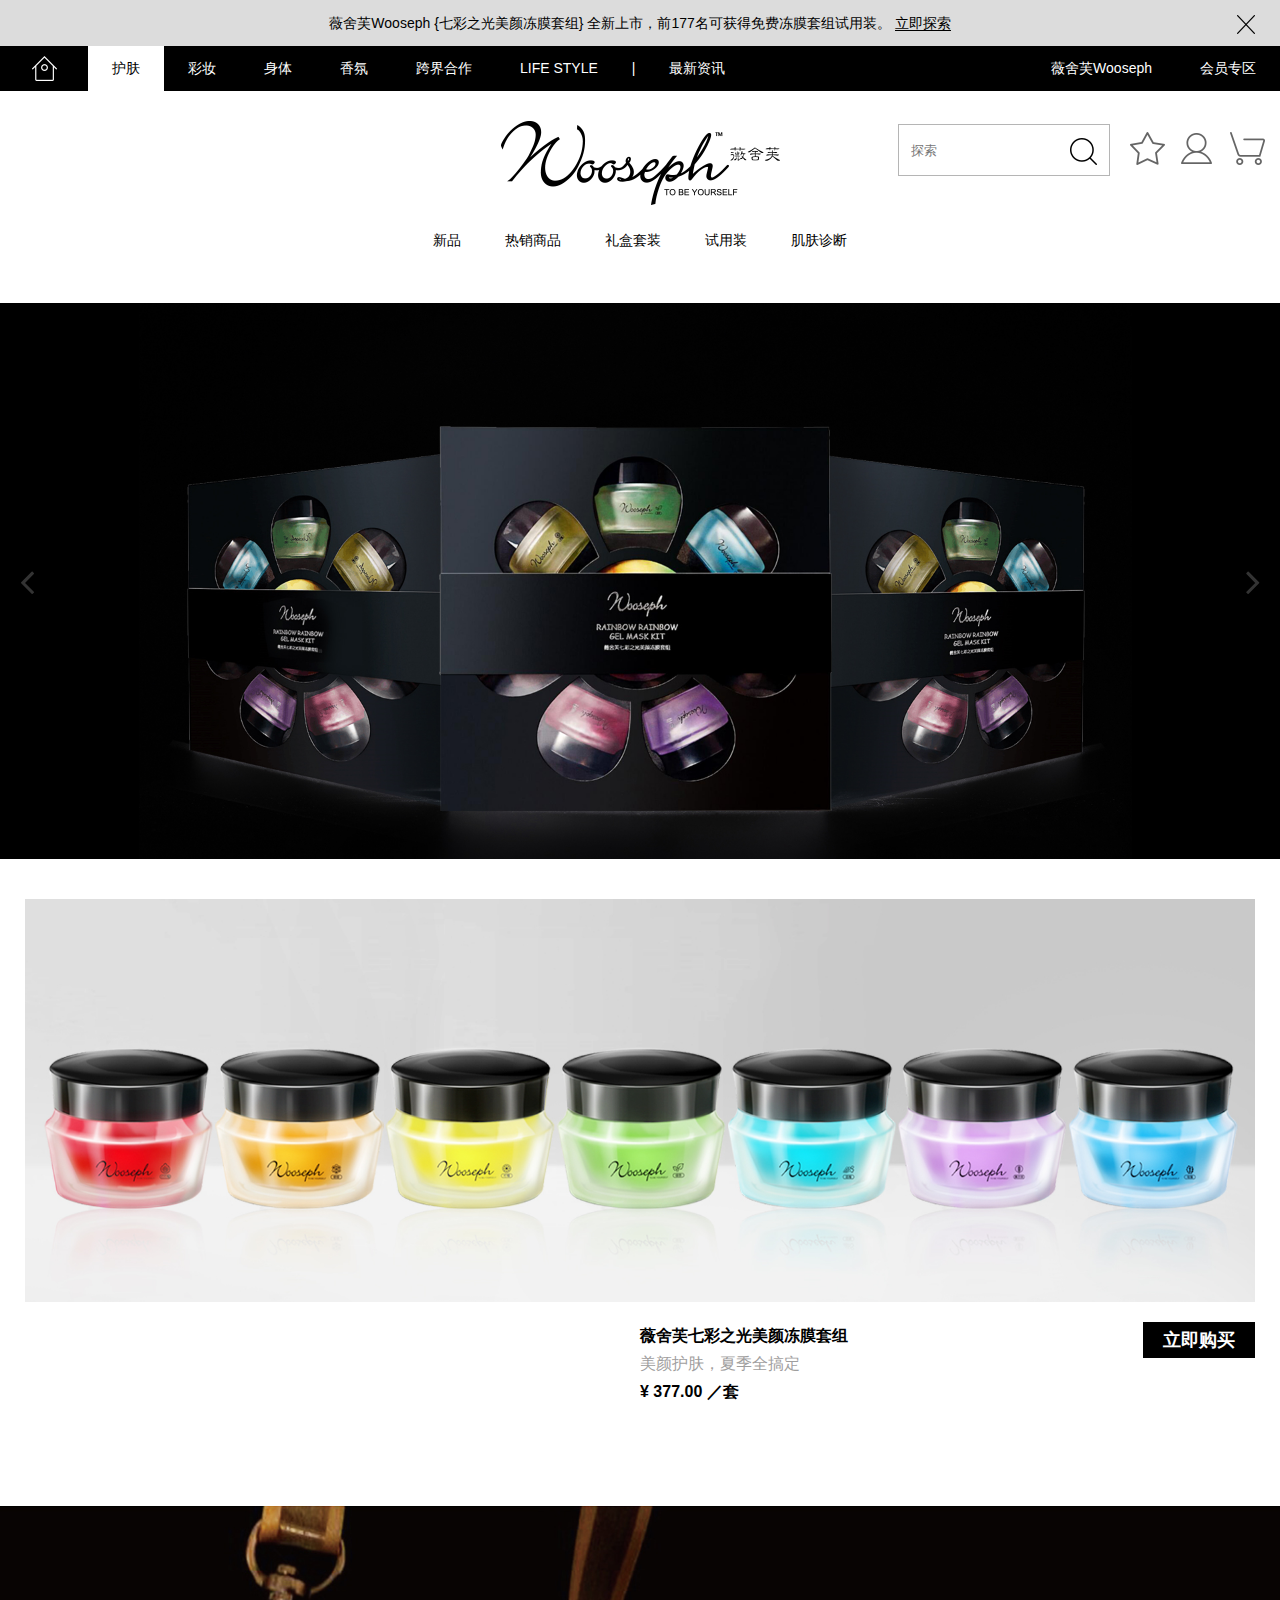
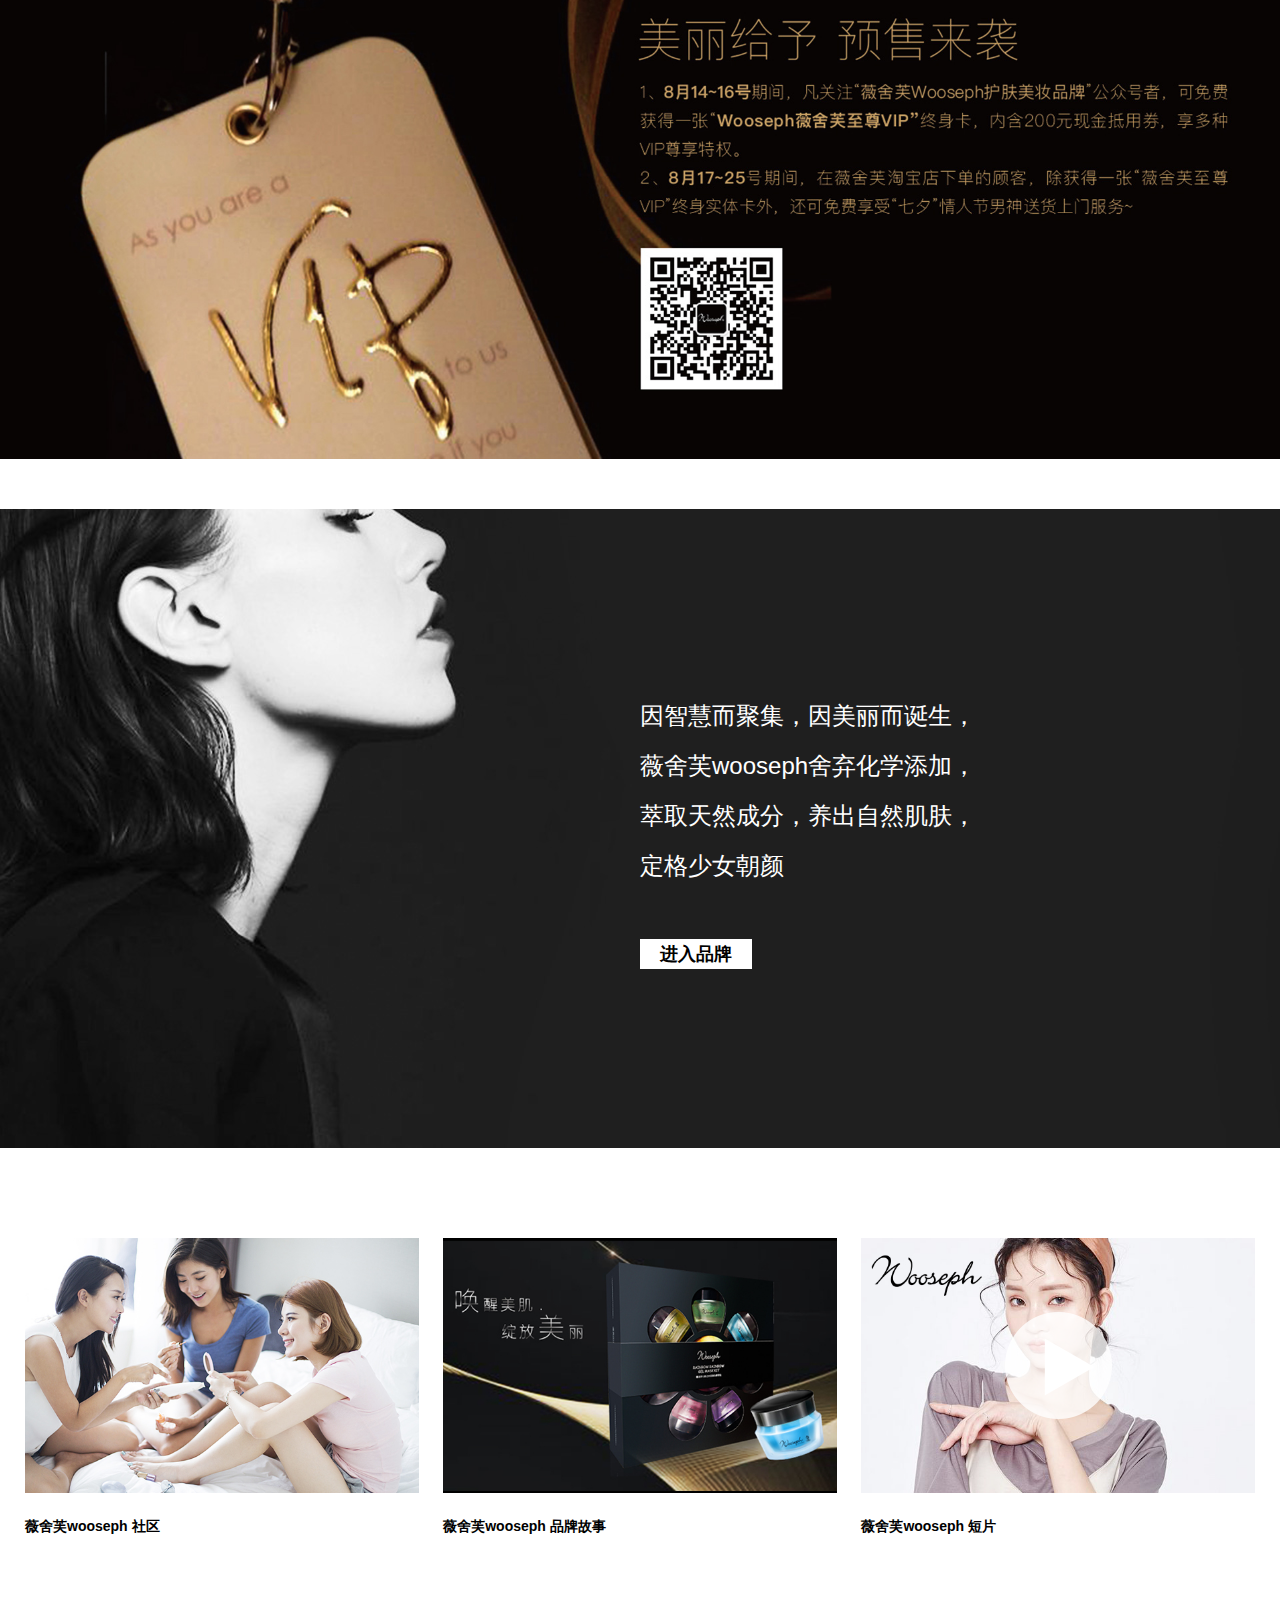
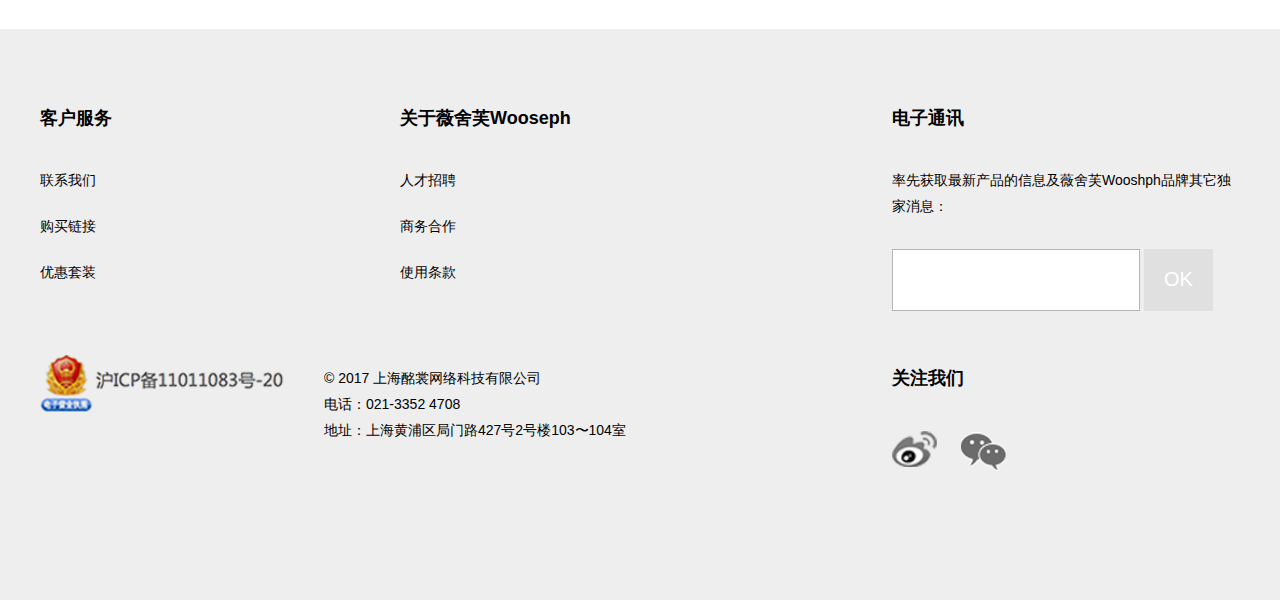
==== commit 07093473: "update" ====
--- a/index.html
+++ b/index.html
@@ -136,7 +136,7 @@
                     <div class="text">
                         <p class="Medium">薇舍芙七彩之光美颜冻膜套组</p>
                         <p class="Light gray">美颜护肤，夏季全搞定</p>
-                        <p class="Medium">¥ 177.00 ／套</p>
+                        <p class="Medium">¥ 377.00 ／套</p>
                     </div>
                     <a href="#" class="link">立即购买</a>
                 </div>
--- a/css/style.min.css
+++ b/css/style.min.css
@@ -1 +1 @@
-html,body,div,span,applet,object,iframe,h1,h2,h3,h4,h5,h6,p,blockquote,pre,a,abbr,acronym,address,big,cite,code,del,dfn,em,img,ins,kbd,q,s,samp,small,strike,strong,sub,sup,tt,var,b,u,i,center,dl,dt,dd,ol,ul,li,fieldset,form,label,legend,table,caption,tbody,tfoot,thead,tr,th,td,article,aside,canvas,details,embed,figure,figcaption,footer,header,hgroup,menu,nav,output,ruby,section,summary,time,mark,audio,video{margin:0;padding:0;border:0;font-size:100%;font:inherit;vertical-align:baseline}article,aside,details,figcaption,figure,footer,header,hgroup,menu,nav,section{display:block}body{line-height:1}ol,ul,.sliderBox>div{list-style:none}a{text-decoration:none}b,strong{font-weight:bold}blockquote,q{quotes:none}blockquote:before,blockquote:after,q:before,q:after{content:'';content:none}table{border-collapse:collapse;border-spacing:0}input,textarea,button,a{outline:0}input,textarea{border:0;margin:0;padding:0}textarea{resize:none}sub,sup,small{font-size:75%}@font-face{font-family:"PingFang";src:url("../font/PingFang-Regular.ttf")}body{color:#000000;font-family:PingFang SC, "PingFang", "Microsoft YaHei", "SimSun", Arial, Helvetica, sans-serif;font-size:14px;line-height:26px;background:#fff}h1,h2,h3,h4,h5,h6{font-family:PingFang SC, "PingFang", "Microsoft YaHei", "SimSun", Arial, Helvetica, sans-serif}h1{font-size:36px;line-height:46px}h2{font-size:32px;line-height:42px}h3{font-size:28px;line-height:38px}h4{font-size:24px;line-height:34px}h5{font-size:18px;line-height:28px}h6{font-size:14px;line-height:24px}button,input,textarea{font-family:PingFang SC, "PingFang", "Microsoft YaHei", "SimSun", Arial, Helvetica, sans-serif;color:#000000}a{-webkit-transition:all 0.3s ease;transition:all 0.3s ease;color:#000000}a .fontIcon{-webkit-transition:all 0s;transition:all 0s;cursor:pointer}@font-face{font-family:'fontello';src:url("../font/fontello.eot?38549612");src:url("../font/fontello.eot?38549612#iefix") format("embedded-opentype"),url("../font/fontello.woff?38549612") format("woff"),url("../font/fontello.ttf?38549612") format("truetype"),url("../font/fontello.svg?38549612#fontello") format("svg");font-weight:normal;font-style:normal}.fontIcon{font-family:"fontello";font-style:normal;font-weight:normal;speak:none;display:inline-block;text-decoration:inherit;text-align:center;font-variant:normal;text-transform:none;line-height:1em;-webkit-font-smoothing:antialiased;-moz-osx-font-smoothing:grayscale;cursor:default}.container{*zoom:1;max-width:1860px;margin-left:auto;margin-right:auto}.container:after{content:"";display:block;height:0;clear:both}.inner{padding-left:27px;padding-right:27px}.lightBox{background:#fff;padding:60px 0;border-bottom:1px solid #dddddd}.grayBox{background:#f9f9f9;padding:60px 0;border-bottom:1px solid #dddddd}.pull-left{float:left !important}.pull-right{float:right !important}.align-left{text-align:left !important}.align-right{text-align:right !important}.align-center{text-align:center !important}.clearFix:after{*zoom:1}.clearFix:after:after{content:"";display:block;height:0;clear:both;overflow:hidden}.clear{height:0;clear:both;overflow:hidden}p.Light{font-weight:300}p.Medium{font-weight:600}p.gray{color:#9f9e9e}.product-box{padding-top:40px;padding-bottom:100px}.product-box .container{padding:0 25px}.product-box .image{margin-bottom:20px}.product-box .image img{display:block;width:100%}.product-box .info .text{float:left;margin-left:50%}.product-box .info .text p{line-height:28px;font-size:16px}.product-box .info a.link{float:right;display:block;padding:5px 20px;color:#fff;font-size:18px;background-color:#000;font-weight:600}.banner-box{margin-bottom:50px}.banner-box .container{max-width:1920px}.banner-box img{display:block;width:100%}.iScaleAnimation .iAnimation{-webkit-transition:0.75s;transition:0.75s}.iScaleAnimation:hover.iAnimation,.iScaleAnimation:hover .iAnimation,.iScaleAnimation:focus.iAnimation,.iScaleAnimation:focus .iAnimation,.iScaleAnimation:active.iAnimation,.iScaleAnimation:active .iAnimation{-webkit-transform:scale(1.1);transform:scale(1.1)}@-webkit-keyframes iSpin{0%{-webkit-transform:rotate(0deg);transform:rotate(0deg)}100%{-webkit-transform:rotate(359deg);transform:rotate(359deg)}}@keyframes iSpin{0%{-webkit-transform:rotate(0deg);transform:rotate(0deg)}100%{-webkit-transform:rotate(359deg);transform:rotate(359deg)}}.iSpin{-webkit-animation-name:iSpin;animation-name:iSpin}.iSpinAnimation:hover.iAnimation,.iSpinAnimation:hover .iAnimation,.iSpinAnimation:active.iAnimation,.iSpinAnimation:active .iAnimation{-webkit-animation:iSpin 1s ease-in-out 1;animation:iSpin 1s ease-in-out 1}@-webkit-keyframes iSpinShort{0%{-webkit-transform:rotate(0deg);transform:rotate(0deg)}100%{-webkit-transform:rotate(90deg);transform:rotate(90deg)}}@keyframes iSpinShort{0%{-webkit-transform:rotate(0deg);transform:rotate(0deg)}100%{-webkit-transform:rotate(90deg);transform:rotate(90deg)}}.iSpinShort{-webkit-animation-name:iSpinShort;animation-name:iSpinShort}.iSpinShortAnimation:hover.iAnimation,.iSpinShortAnimation:hover .iAnimation,.iSpinShortAnimation:active.iAnimation,.iSpinShortAnimation:active .iAnimation{-webkit-animation:iSpinShort 0.3s ease-in-out 1;animation:iSpinShort 0.3s ease-in-out 1}@-webkit-keyframes iBounce{from,20%,53%,80%,to{-webkit-animation-timing-function:cubic-bezier(0.215, 0.61, 0.355, 1);animation-timing-function:cubic-bezier(0.215, 0.61, 0.355, 1);-webkit-transform:translate3d(0, 0, 0);transform:translate3d(0, 0, 0)}40%,43%{-webkit-animation-timing-function:cubic-bezier(0.755, 0.05, 0.855, 0.06);animation-timing-function:cubic-bezier(0.755, 0.05, 0.855, 0.06);-webkit-transform:translate3d(0, -30%, 0);transform:translate3d(0, -30%, 0)}70%{-webkit-animation-timing-function:cubic-bezier(0.755, 0.05, 0.855, 0.06);animation-timing-function:cubic-bezier(0.755, 0.05, 0.855, 0.06);-webkit-transform:translate3d(0, -15%, 0);transform:translate3d(0, -15%, 0)}90%{-webkit-transform:translate3d(0, -4%, 0);transform:translate3d(0, -4%, 0)}}@keyframes iBounce{from,20%,53%,80%,to{-webkit-animation-timing-function:cubic-bezier(0.215, 0.61, 0.355, 1);animation-timing-function:cubic-bezier(0.215, 0.61, 0.355, 1);-webkit-transform:translate3d(0, 0, 0);transform:translate3d(0, 0, 0)}40%,43%{-webkit-animation-timing-function:cubic-bezier(0.755, 0.05, 0.855, 0.06);animation-timing-function:cubic-bezier(0.755, 0.05, 0.855, 0.06);-webkit-transform:translate3d(0, -30%, 0);transform:translate3d(0, -30%, 0)}70%{-webkit-animation-timing-function:cubic-bezier(0.755, 0.05, 0.855, 0.06);animation-timing-function:cubic-bezier(0.755, 0.05, 0.855, 0.06);-webkit-transform:translate3d(0, -15%, 0);transform:translate3d(0, -15%, 0)}90%{-webkit-transform:translate3d(0, -4%, 0);transform:translate3d(0, -4%, 0)}}.iBounce{-webkit-animation-name:iBounce;animation-name:iBounce;-webkit-transform-origin:center bottom;transform-origin:center bottom}.iBounceAnimation:hover.iAnimation,.iBounceAnimation:hover .iAnimation,.iBounceAnimation:active.iAnimation,.iBounceAnimation:active .iAnimation{-webkit-animation:iBounce 1s ease-in-out 1;animation:iBounce 1s ease-in-out 1}@-webkit-keyframes iRubberBand{from{-webkit-transform:scale3d(1, 1, 1);transform:scale3d(1, 1, 1)}30%{-webkit-transform:scale3d(1.25, 0.75, 1);transform:scale3d(1.25, 0.75, 1)}40%{-webkit-transform:scale3d(0.75, 1.25, 1);transform:scale3d(0.75, 1.25, 1)}50%{-webkit-transform:scale3d(1.15, 0.85, 1);transform:scale3d(1.15, 0.85, 1)}65%{-webkit-transform:scale3d(0.95, 1.05, 1);transform:scale3d(0.95, 1.05, 1)}75%{-webkit-transform:scale3d(1.05, 0.95, 1);transform:scale3d(1.05, 0.95, 1)}to{-webkit-transform:scale3d(1, 1, 1);transform:scale3d(1, 1, 1)}}@keyframes iRubberBand{from{-webkit-transform:scale3d(1, 1, 1);transform:scale3d(1, 1, 1)}30%{-webkit-transform:scale3d(1.25, 0.75, 1);transform:scale3d(1.25, 0.75, 1)}40%{-webkit-transform:scale3d(0.75, 1.25, 1);transform:scale3d(0.75, 1.25, 1)}50%{-webkit-transform:scale3d(1.15, 0.85, 1);transform:scale3d(1.15, 0.85, 1)}65%{-webkit-transform:scale3d(0.95, 1.05, 1);transform:scale3d(0.95, 1.05, 1)}75%{-webkit-transform:scale3d(1.05, 0.95, 1);transform:scale3d(1.05, 0.95, 1)}to{-webkit-transform:scale3d(1, 1, 1);transform:scale3d(1, 1, 1)}}.iRubberBand{-webkit-animation-name:iRubberBand;animation-name:iRubberBand}.iRubberBandAnimation:hover.iAnimation,.iRubberBandAnimation:hover .iAnimation,.iRubberBandAnimation:active.iAnimation,.iRubberBandAnimation:active .iAnimation{-webkit-animation:iRubberBand 1s ease-in-out 1;animation:iRubberBand 1s ease-in-out 1}@-webkit-keyframes iSwing{20%{-webkit-transform:rotate3d(0, 0, 1, 15deg);transform:rotate3d(0, 0, 1, 15deg)}40%{-webkit-transform:rotate3d(0, 0, 1, -10deg);transform:rotate3d(0, 0, 1, -10deg)}60%{-webkit-transform:rotate3d(0, 0, 1, 5deg);transform:rotate3d(0, 0, 1, 5deg)}80%{-webkit-transform:rotate3d(0, 0, 1, -5deg);transform:rotate3d(0, 0, 1, -5deg)}to{-webkit-transform:rotate3d(0, 0, 1, 0deg);transform:rotate3d(0, 0, 1, 0deg)}}@keyframes iSwing{20%{-webkit-transform:rotate3d(0, 0, 1, 15deg);transform:rotate3d(0, 0, 1, 15deg)}40%{-webkit-transform:rotate3d(0, 0, 1, -10deg);transform:rotate3d(0, 0, 1, -10deg)}60%{-webkit-transform:rotate3d(0, 0, 1, 5deg);transform:rotate3d(0, 0, 1, 5deg)}80%{-webkit-transform:rotate3d(0, 0, 1, -5deg);transform:rotate3d(0, 0, 1, -5deg)}to{-webkit-transform:rotate3d(0, 0, 1, 0deg);transform:rotate3d(0, 0, 1, 0deg)}}.iSwing{-webkit-animation-name:iSwing;animation-name:iSwing;-webkit-transform-origin:top center;transform-origin:top center}.iSwingAnimation:hover.iAnimation,.iSwingAnimation:hover .iAnimation,.iSwingAnimation:active.iAnimation,.iSwingAnimation:active .iAnimation{-webkit-animation:iSwing 0.5s ease-in-out 1;animation:iSwing 0.5s ease-in-out 1}@-webkit-keyframes iFadeInUp{from{opacity:0;-webkit-transform:translate3d(0, -100%, 0);transform:translate3d(0, -100%, 0)}to{opacity:1;-webkit-transform:none;transform:none}}@keyframes iFadeInUp{from{opacity:0;-webkit-transform:translate3d(0, -100%, 0);transform:translate3d(0, -100%, 0)}to{opacity:1;-webkit-transform:none;transform:none}}.iFadeInUp{-webkit-animation-name:iFadeInUp;animation-name:iFadeInUp}.iFadeInUpAnimation:hover.iAnimation,.iFadeInUpAnimation:hover .iAnimation,.iFadeInUpAnimation:active.iAnimation,.iFadeInUpAnimation:active .iAnimation{-webkit-animation:iFadeInUp 0.3s ease-in-out 1;animation:iFadeInUp 0.3s ease-in-out 1}@-webkit-keyframes iFadeInDown{from{opacity:0;-webkit-transform:translate3d(0, 100%, 0);transform:translate3d(0, 100%, 0)}to{opacity:1;-webkit-transform:none;transform:none}}@keyframes iFadeInDown{from{opacity:0;-webkit-transform:translate3d(0, 100%, 0);transform:translate3d(0, 100%, 0)}to{opacity:1;-webkit-transform:none;transform:none}}.iFadeInDown{-webkit-animation-name:iFadeInDown;animation-name:iFadeInDown}.iFadeInDownAnimation:hover.iAnimation,.iFadeInDownAnimation:hover .iAnimation,.iFadeInDownAnimation:active.iAnimation,.iFadeInDownAnimation:active .iAnimation{-webkit-animation:iFadeInDown 0.3s ease-in-out 1;animation:iFadeInDown 0.3s ease-in-out 1}@-webkit-keyframes iFadeInLeft{from{opacity:0;-webkit-transform:translate3d(-100%, 0, 0);transform:translate3d(-100%, 0, 0)}to{opacity:1;-webkit-transform:none;transform:none}}@keyframes iFadeInLeft{from{opacity:0;-webkit-transform:translate3d(-100%, 0, 0);transform:translate3d(-100%, 0, 0)}to{opacity:1;-webkit-transform:none;transform:none}}.iFadeInLeft{-webkit-animation-name:iFadeInLeft;animation-name:iFadeInLeft}.iFadeInLeftAnimation:hover.iAnimation,.iFadeInLeftAnimation:hover .iAnimation,.iFadeInLeftAnimation:active.iAnimation,.iFadeInLeftAnimation:active .iAnimation{-webkit-animation:iFadeInLeft 0.5s;animation:iFadeInLeft 0.5s}@-webkit-keyframes iFadeInRight{from{opacity:0;-webkit-transform:translate3d(100%, 0, 0);transform:translate3d(100%, 0, 0)}to{opacity:1;-webkit-transform:none;transform:none}}@keyframes iFadeInRight{from{opacity:0;-webkit-transform:translate3d(100%, 0, 0);transform:translate3d(100%, 0, 0)}to{opacity:1;-webkit-transform:none;transform:none}}.iFadeInRight{-webkit-animation-name:iFadeInRight;animation-name:iFadeInRight}.iFadeInRightAnimation:hover.iAnimation,.iFadeInRightAnimation:hover .iAnimation,.iFadeInRightAnimation:active.iAnimation,.iFadeInRightAnimation:active .iAnimation{-webkit-animation:iFadeInRight 0.5s;animation:iFadeInRight 0.5s}.animated{-webkit-animation-duration:1s;animation-duration:1s;-webkit-animation-fill-mode:both;animation-fill-mode:both}.slow{-webkit-animation-duration:1.5s;animation-duration:1.5s;-webkit-animation-fill-mode:both;animation-fill-mode:both}.slower{-webkit-animation-duration:2s;animation-duration:2s;-webkit-animation-fill-mode:both;animation-fill-mode:both}.slowest{-webkit-animation-duration:3s;animation-duration:3s;-webkit-animation-fill-mode:both;animation-fill-mode:both}.delay-250{-webkit-animation-delay:0.25s;-moz-animation-delay:0.25s;-o-animation-delay:0.25s;animation-delay:0.25s}.delay-500{-webkit-animation-delay:0.5s;-moz-animation-delay:0.5s;-o-animation-delay:0.5s;animation-delay:0.5s}.delay-750{-webkit-animation-delay:0.75s;-moz-animation-delay:0.75s;-o-animation-delay:0.75s;animation-delay:0.75s}.delay-1000{-webkit-animation-delay:1.0s;-moz-animation-delay:1.0s;-o-animation-delay:1.0s;animation-delay:1.0s}.delay-1250{-webkit-animation-delay:1.25s;-moz-animation-delay:1.25s;-o-animation-delay:1.25s;animation-delay:1.25s}.delay-1500{-webkit-animation-delay:1.5s;-moz-animation-delay:1.5s;-o-animation-delay:1.5s;animation-delay:1.5s}.delay-1750{-webkit-animation-delay:1.75s;-moz-animation-delay:1.75s;-o-animation-delay:1.75s;animation-delay:1.75s}.delay-2000{-webkit-animation-delay:2.0s;-moz-animation-delay:2.0s;-o-animation-delay:2.0s;animation-delay:2.0s}.delay-2500{-webkit-animation-delay:2.5s;-moz-animation-delay:2.5s;-o-animation-delay:2.5s;animation-delay:2.5s}.delay-2000{-webkit-animation-delay:2.0s;-moz-animation-delay:2.0s;-o-animation-delay:2.0s;animation-delay:2.0s}.delay-2500{-webkit-animation-delay:2.5s;-moz-animation-delay:2.5s;-o-animation-delay:2.5s;animation-delay:2.5s}.delay-3000{-webkit-animation-delay:3.0s;-moz-animation-delay:3.0s;-o-animation-delay:3.0s;animation-delay:3.0s}.delay-3500{-webkit-animation-delay:3.5s;-moz-animation-delay:3.5s;-o-animation-delay:3.5s;animation-delay:3.5s}.bounceInRight,.bounceInLeft,.bounceInUp,.bounceInDown{opacity:0;-webkit-transform:translateX(400px);transform:translateX(400px)}.fadeInRight,.fadeInLeft,.fadeInUp,.fadeInDown{opacity:0;-webkit-transform:translateX(400px);transform:translateX(400px)}.flipInX,.flipInY,.rotateIn,.rotateInUpLeft,.rotateInUpRight,.rotateInDownLeft,.rotateDownUpRight,.rollIn{opacity:0}.lightSpeedInRight,.lightSpeedInLeft{opacity:0;-webkit-transform:translateX(400px);transform:translateX(400px)}@-webkit-keyframes bounceIn{0%{opacity:0;-webkit-transform:scale(0.3)}50%{opacity:1;-webkit-transform:scale(1.05)}70%{-webkit-transform:scale(0.9)}100%{-webkit-transform:scale(1)}}@keyframes bounceIn{0%{opacity:0;transform:scale(0.3)}50%{opacity:1;transform:scale(1.05)}70%{transform:scale(0.9)}100%{transform:scale(1)}}.bounceIn.go{-webkit-animation-name:bounceIn;animation-name:bounceIn}@-webkit-keyframes bounceInRight{0%{opacity:0;-webkit-transform:translateX(400px)}60%{-webkit-transform:translateX(-30px)}80%{-webkit-transform:translateX(10px)}100%{opacity:1;-webkit-transform:translateX(0)}}@keyframes bounceInRight{0%{opacity:0;transform:translateX(400px)}60%{transform:translateX(-30px)}80%{transform:translateX(10px)}100%{opacity:1;transform:translateX(0)}}.bounceInRight.go{-webkit-animation-name:bounceInRight;animation-name:bounceInRight}@-webkit-keyframes bounceInLeft{0%{opacity:0;-webkit-transform:translateX(-400px)}60%{-webkit-transform:translateX(30px)}80%{-webkit-transform:translateX(-10px)}100%{opacity:1;-webkit-transform:translateX(0)}}@keyframes bounceInLeft{0%{opacity:0;transform:translateX(-400px)}60%{transform:translateX(30px)}80%{transform:translateX(-10px)}100%{opacity:1;transform:translateX(0)}}.bounceInLeft.go{-webkit-animation-name:bounceInLeft;animation-name:bounceInLeft}@-webkit-keyframes bounceInUp{0%{opacity:0;-webkit-transform:translateY(400px)}60%{-webkit-transform:translateY(-30px)}80%{-webkit-transform:translateY(10px)}100%{opacity:1;-webkit-transform:translateY(0)}}@keyframes bounceInUp{0%{opacity:0;transform:translateY(400px)}60%{transform:translateY(-30px)}80%{transform:translateY(10px)}100%{opacity:1;transform:translateY(0)}}.bounceInUp.go{-webkit-animation-name:bounceInUp;animation-name:bounceInUp}@-webkit-keyframes bounceInDown{0%{opacity:0;-webkit-transform:translateY(-400px)}60%{-webkit-transform:translateY(30px)}80%{-webkit-transform:translateY(-10px)}100%{opacity:1;-webkit-transform:translateY(0)}}@keyframes bounceInDown{0%{opacity:0;transform:translateY(-400px)}60%{transform:translateY(30px)}80%{transform:translateY(-10px)}100%{opacity:1;transform:translateY(0)}}.bounceInDown.go{-webkit-animation-name:bounceInDown;animation-name:bounceInDown}@-webkit-keyframes fadeIn{0%{opacity:0}100%{opacity:1;display:block}}@keyframes fadeIn{0%{opacity:0}100%{opacity:1;display:block}}.fadeIn{opacity:0}.fadeIn.go{-webkit-animation-name:fadeIn;animation-name:fadeIn}@-webkit-keyframes growIn{0%{-webkit-transform:scale(0.2);opacity:0}50%{-webkit-transform:scale(1.2)}100%{-webkit-transform:scale(1);opacity:1}}@keyframes growIn{0%{transform:scale(0.2);opacity:0}50%{transform:scale(1.2)}100%{transform:scale(1);opacity:1}}.growIn{-webkit-transform:scale(0.2);transform:scale(0.2);opacity:0}.growIn.go{-webkit-animation-name:growIn;animation-name:growIn}@-webkit-keyframes shake{0%,100%{-webkit-transform:translateX(0)}10%,30%,50%,70%,90%{-webkit-transform:translateX(-10px)}20%,40%,60%,80%{-webkit-transform:translateX(10px)}}@keyframes shake{0%,100%{transform:translateX(0)}10%,30%,50%,70%,90%{transform:translateX(-10px)}20%,40%,60%,80%{transform:translateX(10px)}}.shake.go{-webkit-animation-name:shake;animation-name:shake}@-webkit-keyframes shakeUp{0%,100%{-webkit-transform:translateX(0)}10%,30%,50%,70%,90%{-webkit-transform:translateY(-10px)}20%,40%,60%,80%{-webkit-transform:translateY(10px)}}@keyframes shakeUp{0%,100%{transform:translateY(0)}10%,30%,50%,70%,90%{transform:translateY(-10px)}20%,40%,60%,80%{transform:translateY(10px)}}.shakeUp.go{-webkit-animation-name:shakeUp;animation-name:shakeUp}@-webkit-keyframes fadeInLeft{0%{opacity:0;-webkit-transform:translateX(-400px)}50%{opacity:0.3}100%{opacity:1;-webkit-transform:translateX(0)}}@keyframes fadeInLeft{0%{opacity:0;transform:translateX(-400px)}50%{opacity:0.3}100%{opacity:1;transform:translateX(0)}}.fadeInLeft{opacity:0;-webkit-transform:translateX(-400px);transform:translateX(-400px)}.fadeInLeft.go{-webkit-animation-name:fadeInLeft;animation-name:fadeInLeft}@-webkit-keyframes fadeInRight{0%{opacity:0;-webkit-transform:translateX(400px)}50%{opacity:0.3}100%{opacity:1;-webkit-transform:translateX(0)}}@keyframes fadeInRight{0%{opacity:0;transform:translateX(400px)}50%{opacity:0.3}100%{opacity:1;transform:translateX(0)}}.fadeInRight{opacity:0;-webkit-transform:translateX(400px);transform:translateX(400px)}.fadeInRight.go{-webkit-animation-name:fadeInRight;animation-name:fadeInRight}@-webkit-keyframes fadeInUp{0%{opacity:0;-webkit-transform:translateY(400px)}50%{opacity:0.3}100%{opacity:1;-webkit-transform:translateY(0)}}@keyframes fadeInUp{0%{opacity:0;transform:translateY(400px)}50%{opacity:0.3}100%{opacity:1;transform:translateY(0)}}.fadeInUp{opacity:0;-webkit-transform:translateY(400px);transform:translateY(400px)}.fadeInUp.go{-webkit-animation-name:fadeInUp;animation-name:fadeInUp}@-webkit-keyframes fadeInDown{0%{opacity:0;-webkit-transform:translateY(-400px)}50%{opacity:0.3}100%{opacity:1;-webkit-transform:translateY(0)}}@keyframes fadeInDown{0%{opacity:0;transform:translateY(-400px)}50%{opacity:0.3}100%{opacity:1;transform:translateY(0)}}.fadeInDown{opacity:0;-webkit-transform:translateY(-400px);transform:translateY(-400px)}.fadeInDown.go{-webkit-animation-name:fadeInDown;animation-name:fadeInDown}@-webkit-keyframes rotateIn{0%{-webkit-transform-origin:center center;-webkit-transform:rotate(-200deg);opacity:0}100%{-webkit-transform-origin:center center;-webkit-transform:rotate(0);opacity:1}}@keyframes rotateIn{0%{transform-origin:center center;transform:rotate(-200deg);opacity:0}100%{transform-origin:center center;transform:rotate(0);opacity:1}}.rotateIn.go{-webkit-animation-name:rotateIn;animation-name:rotateIn}@-webkit-keyframes rotateInUpLeft{0%{-webkit-transform-origin:left bottom;-webkit-transform:rotate(90deg);opacity:0}100%{-webkit-transform-origin:left bottom;-webkit-transform:rotate(0);opacity:1}}@keyframes rotateInUpLeft{0%{transform-origin:left bottom;transform:rotate(90deg);opacity:0}100%{transform-origin:left bottom;transform:rotate(0);opacity:1}}.rotateInUpLeft.go{-webkit-animation-name:rotateInUpLeft;animation-name:rotateInUpLeft}@-webkit-keyframes rotateInDownLeft{0%{-webkit-transform-origin:left bottom;-webkit-transform:rotate(-90deg);opacity:0}100%{-webkit-transform-origin:left bottom;-webkit-transform:rotate(0);opacity:1}}@keyframes rotateInDownLeft{0%{transform-origin:left bottom;transform:rotate(-90deg);opacity:0}100%{transform-origin:left bottom;transform:rotate(0);opacity:1}}.rotateInDownLeft.go{-webkit-animation-name:rotateInDownLeft;animation-name:rotateInDownLeft}@-webkit-keyframes rotateInUpRight{0%{-webkit-transform-origin:right bottom;-webkit-transform:rotate(-90deg);opacity:0}100%{-webkit-transform-origin:right bottom;-webkit-transform:rotate(0);opacity:1}}@keyframes rotateInUpRight{0%{transform-origin:right bottom;transform:rotate(-90deg);opacity:0}100%{transform-origin:right bottom;transform:rotate(0);opacity:1}}.rotateInUpRight.go{-webkit-animation-name:rotateInUpRight;animation-name:rotateInUpRight}@-webkit-keyframes rotateInDownRight{0%{-webkit-transform-origin:right bottom;-webkit-transform:rotate(90deg);opacity:0}100%{-webkit-transform-origin:right bottom;-webkit-transform:rotate(0);opacity:1}}@keyframes rotateInDownRight{0%{transform-origin:right bottom;transform:rotate(90deg);opacity:0}100%{transform-origin:right bottom;transform:rotate(0);opacity:1}}.rotateInDownRight.go{-webkit-animation-name:rotateInDownRight;animation-name:rotateInDownRight}@-webkit-keyframes rollIn{0%{opacity:0;-webkit-transform:translateX(-100%) rotate(-120deg)}100%{opacity:1;-webkit-transform:translateX(0px) rotate(0deg)}}@keyframes rollIn{0%{opacity:0;transform:translateX(-100%) rotate(-120deg)}100%{opacity:1;transform:translateX(0px) rotate(0deg)}}.rollIn.go{-webkit-animation-name:rollIn;animation-name:rollIn}@-webkit-keyframes wiggle{0%{-webkit-transform:skewX(9deg)}10%{-webkit-transform:skewX(-8deg)}20%{-webkit-transform:skewX(7deg)}30%{-webkit-transform:skewX(-6deg)}40%{-webkit-transform:skewX(5deg)}50%{-webkit-transform:skewX(-4deg)}60%{-webkit-transform:skewX(3deg)}70%{-webkit-transform:skewX(-2deg)}80%{-webkit-transform:skewX(1deg)}90%{-webkit-transform:skewX(0deg)}100%{-webkit-transform:skewX(0deg)}}@keyframes wiggle{0%{transform:skewX(9deg)}10%{transform:skewX(-8deg)}20%{transform:skewX(7deg)}30%{transform:skewX(-6deg)}40%{transform:skewX(5deg)}50%{transform:skewX(-4deg)}60%{transform:skewX(3deg)}70%{transform:skewX(-2deg)}80%{transform:skewX(1deg)}90%{transform:skewX(0deg)}100%{transform:skewX(0deg)}}.wiggle.go{-webkit-animation-name:wiggle;animation-name:wiggle;-webkit-animation-timing-function:ease-in;animation-timing-function:ease-in}@-webkit-keyframes swing{20%,40%,60%,80%,100%{-webkit-transform-origin:top center}20%{-webkit-transform:rotate(15deg)}40%{-webkit-transform:rotate(-10deg)}60%{-webkit-transform:rotate(5deg)}80%{-webkit-transform:rotate(-5deg)}100%{-webkit-transform:rotate(0deg)}}@keyframes swing{20%{transform:rotate(15deg)}40%{transform:rotate(-10deg)}60%{transform:rotate(5deg)}80%{transform:rotate(-5deg)}100%{transform:rotate(0deg)}}.swing.go{-webkit-transform-origin:top center;transform-origin:top center;-webkit-animation-name:swing;animation-name:swing}@-webkit-keyframes tada{0%{-webkit-transform:scale(1)}10%,20%{-webkit-transform:scale(0.9) rotate(-3deg)}30%,50%,70%,90%{-webkit-transform:scale(1.1) rotate(3deg)}40%,60%,80%{-webkit-transform:scale(1.1) rotate(-3deg)}100%{-webkit-transform:scale(1) rotate(0)}}@keyframes tada{0%{transform:scale(1)}10%,20%{transform:scale(0.9) rotate(-3deg)}30%,50%,70%,90%{transform:scale(1.1) rotate(3deg)}40%,60%,80%{transform:scale(1.1) rotate(-3deg)}100%{transform:scale(1) rotate(0)}}.tada.go{-webkit-animation-name:tada;animation-name:tada}@-webkit-keyframes wobble{0%{-webkit-transform:translateX(0%)}15%{-webkit-transform:translateX(-25%) rotate(-5deg)}30%{-webkit-transform:translateX(20%) rotate(3deg)}45%{-webkit-transform:translateX(-15%) rotate(-3deg)}60%{-webkit-transform:translateX(10%) rotate(2deg)}75%{-webkit-transform:translateX(-5%) rotate(-1deg)}100%{-webkit-transform:translateX(0%)}}@keyframes wobble{0%{transform:translateX(0%)}15%{transform:translateX(-25%) rotate(-5deg)}30%{transform:translateX(20%) rotate(3deg)}45%{transform:translateX(-15%) rotate(-3deg)}60%{transform:translateX(10%) rotate(2deg)}75%{transform:translateX(-5%) rotate(-1deg)}100%{transform:translateX(0%)}}.wobble.go{-webkit-animation-name:wobble;animation-name:wobble}@-webkit-keyframes pulse{0%{-webkit-transform:scale(1)}50%{-webkit-transform:scale(1.1)}100%{-webkit-transform:scale(1)}}@keyframes pulse{0%{transform:scale(1)}50%{transform:scale(1.1)}100%{transform:scale(1)}}.pulse.go{-webkit-animation-name:pulse;animation-name:pulse}@-webkit-keyframes lightSpeedInRight{0%{-webkit-transform:translateX(100%) skewX(-30deg);opacity:0}60%{-webkit-transform:translateX(-20%) skewX(30deg);opacity:1}80%{-webkit-transform:translateX(0%) skewX(-15deg);opacity:1}100%{-webkit-transform:translateX(0%) skewX(0deg);opacity:1}}@keyframes lightSpeedInRight{0%{transform:translateX(100%) skewX(-30deg);opacity:0}60%{transform:translateX(-20%) skewX(30deg);opacity:1}80%{transform:translateX(0%) skewX(-15deg);opacity:1}100%{transform:translateX(0%) skewX(0deg);opacity:1}}.lightSpeedInRight.go{-webkit-animation-name:lightSpeedInRight;animation-name:lightSpeedInRight;-webkit-animation-timing-function:ease-out;animation-timing-function:ease-out}@-webkit-keyframes lightSpeedInLeft{0%{-webkit-transform:translateX(-100%) skewX(30deg);opacity:0}60%{-webkit-transform:translateX(20%) skewX(-30deg);opacity:1}80%{-webkit-transform:translateX(0%) skewX(15deg);opacity:1}100%{-webkit-transform:translateX(0%) skewX(0deg);opacity:1}}@keyframes lightSpeedInLeft{0%{transform:translateX(-100%) skewX(30deg);opacity:0}60%{transform:translateX(20%) skewX(-30deg);opacity:1}80%{transform:translateX(0%) skewX(15deg);opacity:1}100%{transform:translateX(0%) skewX(0deg);opacity:1}}.lightSpeedInLeft.go{-webkit-animation-name:lightSpeedInLeft;animation-name:lightSpeedInLeft;-webkit-animation-timing-function:ease-out;animation-timing-function:ease-out}@-webkit-keyframes flip{0%{-webkit-transform:perspective(400px) rotateY(0);-webkit-animation-timing-function:ease-out}40%{-webkit-transform:perspective(400px) translateZ(150px) rotateY(170deg);-webkit-animation-timing-function:ease-out}50%{-webkit-transform:perspective(400px) translateZ(150px) rotateY(190deg) scale(1);-webkit-animation-timing-function:ease-in}80%{-webkit-transform:perspective(400px) rotateY(360deg) scale(0.95);-webkit-animation-timing-function:ease-in}100%{-webkit-transform:perspective(400px) scale(1);-webkit-animation-timing-function:ease-in}}@keyframes flip{0%{transform:perspective(400px) rotateY(0);animation-timing-function:ease-out}40%{transform:perspective(400px) translateZ(150px) rotateY(170deg);animation-timing-function:ease-out}50%{transform:perspective(400px) translateZ(150px) rotateY(190deg) scale(1);animation-timing-function:ease-in}80%{transform:perspective(400px) rotateY(360deg) scale(0.95);animation-timing-function:ease-in}100%{transform:perspective(400px) scale(1);animation-timing-function:ease-in}}.flip.go{-webkit-backface-visibility:visible !important;-webkit-animation-name:flip;backface-visibility:visible !important;animation-name:flip}@-webkit-keyframes flipInX{0%{-webkit-transform:perspective(400px) rotateX(90deg);opacity:0}40%{-webkit-transform:perspective(400px) rotateX(-10deg)}70%{-webkit-transform:perspective(400px) rotateX(10deg)}100%{-webkit-transform:perspective(400px) rotateX(0deg);opacity:1}}@keyframes flipInX{0%{transform:perspective(400px) rotateX(90deg);opacity:0}40%{transform:perspective(400px) rotateX(-10deg)}70%{transform:perspective(400px) rotateX(10deg)}100%{transform:perspective(400px) rotateX(0deg);opacity:1}}.flipInX.go{-webkit-backface-visibility:visible !important;-webkit-animation-name:flipInX;backface-visibility:visible !important;animation-name:flipInX}@-webkit-keyframes flipInY{0%{-webkit-transform:perspective(400px) rotateY(90deg);opacity:0}40%{-webkit-transform:perspective(400px) rotateY(-10deg)}70%{-webkit-transform:perspective(400px) rotateY(10deg)}100%{-webkit-transform:perspective(400px) rotateY(0deg);opacity:1}}@keyframes flipInY{0%{transform:perspective(400px) rotateY(90deg);opacity:0}40%{transform:perspective(400px) rotateY(-10deg)}70%{transform:perspective(400px) rotateY(10deg)}100%{transform:perspective(400px) rotateY(0deg);opacity:1}}.flipInY.go{-webkit-backface-visibility:visible !important;-webkit-animation-name:flipInY;backface-visibility:visible !important;animation-name:flipInY}@-webkit-keyframes bounceOut{0%{-webkit-transform:scale(1)}25%{-webkit-transform:scale(0.95)}50%{opacity:1;-webkit-transform:scale(1.1)}100%{opacity:0;-webkit-transform:scale(0.3)}}@keyframes bounceOut{0%{transform:scale(1)}25%{transform:scale(0.95)}50%{opacity:1;transform:scale(1.1)}100%{opacity:0;transform:scale(0.3)}}.bounceOut.goAway{-webkit-animation-name:bounceOut;animation-name:bounceOut}@-webkit-keyframes bounceOutUp{0%{-webkit-transform:translateY(0)}20%{opacity:1;-webkit-transform:translateY(20px)}100%{opacity:0;-webkit-transform:translateY(-2000px)}}@keyframes bounceOutUp{0%{transform:translateY(0)}20%{opacity:1;transform:translateY(20px)}100%{opacity:0;transform:translateY(-2000px)}}.bounceOutUp.goAway{-webkit-animation-name:bounceOutUp;animation-name:bounceOutUp}@-webkit-keyframes bounceOutDown{0%{-webkit-transform:translateY(0)}20%{opacity:1;-webkit-transform:translateY(-20px)}100%{opacity:0;-webkit-transform:translateY(2000px)}}@keyframes bounceOutDown{0%{transform:translateY(0)}20%{opacity:1;transform:translateY(-20px)}100%{opacity:0;transform:translateY(2000px)}}.bounceOutDown.goAway{-webkit-animation-name:bounceOutDown;animation-name:bounceOutDown}@-webkit-keyframes bounceOutLeft{0%{-webkit-transform:translateX(0)}20%{opacity:1;-webkit-transform:translateX(20px)}100%{opacity:0;-webkit-transform:translateX(-2000px)}}@keyframes bounceOutLeft{0%{transform:translateX(0)}20%{opacity:1;transform:translateX(20px)}100%{opacity:0;transform:translateX(-2000px)}}.bounceOutLeft.goAway{-webkit-animation-name:bounceOutLeft;animation-name:bounceOutLeft}@-webkit-keyframes bounceOutRight{0%{-webkit-transform:translateX(0)}20%{opacity:1;-webkit-transform:translateX(-20px)}100%{opacity:0;-webkit-transform:translateX(2000px)}}@keyframes bounceOutRight{0%{transform:translateX(0)}20%{opacity:1;transform:translateX(-20px)}100%{opacity:0;transform:translateX(2000px)}}.bounceOutRight.goAway{-webkit-animation-name:bounceOutRight;animation-name:bounceOutRight}@-webkit-keyframes fadeOut{0%{opacity:1}100%{opacity:0}}@keyframes fadeOut{0%{opacity:1}100%{opacity:0}}.fadeOut.goAway{-webkit-animation-name:fadeOut;animation-name:fadeOut}@-webkit-keyframes fadeOutUp{0%{opacity:1;-webkit-transform:translateY(0)}100%{opacity:0;-webkit-transform:translateY(-2000px)}}@keyframes fadeOutUp{0%{opacity:1;transform:translateY(0)}100%{opacity:0;transform:translateY(-2000px)}}.fadeOutUp.goAway{-webkit-animation-name:fadeOutUp;animation-name:fadeOutUp}@-webkit-keyframes fadeOutDown{0%{opacity:1;-webkit-transform:translateY(0)}100%{opacity:0;-webkit-transform:translateY(2000px)}}@keyframes fadeOutDown{0%{opacity:1;transform:translateY(0)}100%{opacity:0;transform:translateY(2000px)}}.fadeOutDown.goAway{-webkit-animation-name:fadeOutDown;animation-name:fadeOutDown}@-webkit-keyframes fadeOutLeft{0%{opacity:1;-webkit-transform:translateX(0)}100%{opacity:0;-webkit-transform:translateX(-2000px)}}@keyframes fadeOutLeft{0%{opacity:1;transform:translateX(0)}100%{opacity:0;transform:translateX(-2000px)}}.fadeOutLeft.goAway{-webkit-animation-name:fadeOutLeft;animation-name:fadeOutLeft}@-webkit-keyframes fadeOutRight{0%{opacity:1;-webkit-transform:translateX(0)}100%{opacity:0;-webkit-transform:translateX(2000px)}}@keyframes fadeOutRight{0%{opacity:1;transform:translateX(0)}100%{opacity:0;transform:translateX(2000px)}}.fadeOutRight.goAway{-webkit-animation-name:fadeOutRight;animation-name:fadeOutRight}@-webkit-keyframes flipOutX{0%{-webkit-transform:perspective(400px) rotateX(0deg);opacity:1}100%{-webkit-transform:perspective(400px) rotateX(90deg);opacity:0}}@keyframes flipOutX{0%{transform:perspective(400px) rotateX(0deg);opacity:1}100%{transform:perspective(400px) rotateX(90deg);opacity:0}}.flipOutX.goAway{-webkit-animation-name:flipOutX;-webkit-backface-visibility:visible !important;animation-name:flipOutX;backface-visibility:visible !important}@-webkit-keyframes flipOutY{0%{-webkit-transform:perspective(400px) rotateY(0deg);opacity:1}100%{-webkit-transform:perspective(400px) rotateY(90deg);opacity:0}}@keyframes flipOutY{0%{transform:perspective(400px) rotateY(0deg);opacity:1}100%{transform:perspective(400px) rotateY(90deg);opacity:0}}.flipOutY{-webkit-backface-visibility:visible !important;-webkit-animation-name:flipOutY;backface-visibility:visible !important;animation-name:flipOutY}@-webkit-keyframes lightSpeedOutRight{0%{-webkit-transform:translateX(0%) skewX(0deg);opacity:1}100%{-webkit-transform:translateX(100%) skewX(-30deg);opacity:0}}@keyframes lightSpeedOutRight{0%{transform:translateX(0%) skewX(0deg);opacity:1}100%{transform:translateX(100%) skewX(-30deg);opacity:0}}.lightSpeedOutRight.goAway{-webkit-animation-name:lightSpeedOutRight;animation-name:lightSpeedOutRight;-webkit-animation-timing-function:ease-in;animation-timing-function:ease-in}@-webkit-keyframes lightSpeedOutLeft{0%{-webkit-transform:translateX(0%) skewX(0deg);opacity:1}100%{-webkit-transform:translateX(-100%) skewX(30deg);opacity:0}}@keyframes lightSpeedOutLeft{0%{transform:translateX(0%) skewX(0deg);opacity:1}100%{transform:translateX(-100%) skewX(30deg);opacity:0}}.lightSpeedOutLeft.goAway{-webkit-animation-name:lightSpeedOutLeft;animation-name:lightSpeedOutLeft;-webkit-animation-timing-function:ease-in;animation-timing-function:ease-in}@-webkit-keyframes rotateOut{0%{-webkit-transform-origin:center center;-webkit-transform:rotate(0);opacity:1}100%{-webkit-transform-origin:center center;-webkit-transform:rotate(200deg);opacity:0}}@keyframes rotateOut{0%{transform-origin:center center;transform:rotate(0);opacity:1}100%{transform-origin:center center;transform:rotate(200deg);opacity:0}}.rotateOut.goAway{-webkit-animation-name:rotateOut;animation-name:rotateOut}@-webkit-keyframes rotateOutUpLeft{0%{-webkit-transform-origin:left bottom;-webkit-transform:rotate(0);opacity:1}100%{-webkit-transform-origin:left bottom;-webkit-transform:rotate(-90deg);opacity:0}}@keyframes rotateOutUpLeft{0%{transform-origin:left bottom;transform:rotate(0);opacity:1}100%{-transform-origin:left bottom;-transform:rotate(-90deg);opacity:0}}.rotateOutUpLeft.goAway{-webkit-animation-name:rotateOutUpLeft;animation-name:rotateOutUpLeft}@-webkit-keyframes rotateOutDownLeft{0%{-webkit-transform-origin:left bottom;-webkit-transform:rotate(0);opacity:1}100%{-webkit-transform-origin:left bottom;-webkit-transform:rotate(90deg);opacity:0}}@keyframes rotateOutDownLeft{0%{transform-origin:left bottom;transform:rotate(0);opacity:1}100%{transform-origin:left bottom;transform:rotate(90deg);opacity:0}}.rotateOutDownLeft.goAway{-webkit-animation-name:rotateOutDownLeft;animation-name:rotateOutDownLeft}@-webkit-keyframes rotateOutUpRight{0%{-webkit-transform-origin:right bottom;-webkit-transform:rotate(0);opacity:1}100%{-webkit-transform-origin:right bottom;-webkit-transform:rotate(90deg);opacity:0}}@keyframes rotateOutUpRight{0%{transform-origin:right bottom;transform:rotate(0);opacity:1}100%{transform-origin:right bottom;transform:rotate(90deg);opacity:0}}.rotateOutUpRight.goAway{-webkit-animation-name:rotateOutUpRight;animation-name:rotateOutUpRight}@-webkit-keyframes rollOut{0%{opacity:1;-webkit-transform:translateX(0px) rotate(0deg)}100%{opacity:0;-webkit-transform:translateX(100%) rotate(120deg)}}@keyframes rollOut{0%{opacity:1;transform:translateX(0px) rotate(0deg)}100%{opacity:0;transform:translateX(100%) rotate(120deg)}}.rollOut.goAway{-webkit-animation-name:rollOut;animation-name:rollOut}@-webkit-keyframes fadeInUpShort{0%{opacity:0;-webkit-transform:translateY(20px)}100%{opacity:1;-webkit-transform:translateY(0)}}@keyframes fadeInUpShort{0%{opacity:0;transform:translateY(20px)}100%{opacity:1;transform:translateY(0)}}.fadeInUpShort{opacity:0;-webkit-transform:translateY(20px);transform:translateY(20px)}.fadeInUpShort.go{-webkit-animation-name:fadeInUpShort;animation-name:fadeInUpShort}@-webkit-keyframes fadeInDownShort{0%{opacity:0;-webkit-transform:translateY(-20px)}100%{opacity:1;-webkit-transform:translateY(0)}}@keyframes fadeInDownShort{0%{opacity:0;transform:translateY(-20px)}100%{opacity:1;transform:translateY(0)}}.fadeInDownShort{opacity:0;-webkit-transform:translateY(-20px);transform:translateY(-20px)}.fadeInDownShort.go{-webkit-animation-name:fadeInDownShort;animation-name:fadeInDownShort}@-webkit-keyframes fadeInRightShort{0%{opacity:0;-webkit-transform:translateX(20px)}100%{opacity:1;-webkit-transform:translateX(0)}}@keyframes fadeInRightShort{0%{opacity:0;transform:translateX(20px)}100%{opacity:1;transform:translateX(0)}}.fadeInRightShort{opacity:0;-webkit-transform:translateX(20px);transform:translateX(20px)}.fadeInRightShort.go{-webkit-animation-name:fadeInRightShort;animation-name:fadeInRightShort}@-webkit-keyframes fadeInLeftShort{0%{opacity:0;-webkit-transform:translateX(-20px)}100%{opacity:1;-webkit-transform:translateX(0)}}@keyframes fadeInLeftShort{0%{opacity:0;transform:translateX(-20px)}100%{opacity:1;transform:translateX(0)}}.fadeInLeftShort{opacity:0;-webkit-transform:translateX(-20px);transform:translateX(-20px)}.fadeInLeftShort.go{-webkit-animation-name:fadeInLeftShort;animation-name:fadeInLeftShort}.topBar{height:68px;color:#fff;background-color:#000}.topBar ul.topBar-nav li{float:left;height:68px;line-height:68px}.topBar ul.topBar-nav li a{display:block;height:68px;line-height:68px;color:#fff;padding-left:24px;padding-right:24px}.topBar ul.topBar-nav li a:hover{background-color:#222}.topBar ul.topBar-nav li a.active{color:#000;background-color:#fff}.topBar ul.topBar-nav li a.active.home{background-image:url("../img/home-active.png")}.topBar ul.topBar-nav li a.home{width:40px;background-image:url("../img/home.png");background-repeat:no-repeat;background-position:center}.topBar ul.topBar-nav li.line{padding:0 10px}.topBar-prompt{padding-top:10px;padding-bottom:10px;background-color:#dcdcdc}.topBar-prompt p{text-align:center}.topBar-prompt p a{background-image:url("../img/line.png");background-repeat:repeat-x;background-position:bottom}.topBar-prompt .container{position:relative}.topBar-prompt .close{position:absolute;top:5px;right:25px;padding:0;border:0;background-color:transparent;cursor:pointer;z-index:2;transition:all 0.3s ease}.topBar-prompt .close:hover{transform:rotate(180deg)}.headerBox{height:212px}.headerBox .container{padding-top:19px;position:relative}.headerBox a.logo{display:block;width:284px;height:105px;margin:0 auto}.headerBox a.logo img{display:block;width:284px;height:105px}.headerBox .menu{text-align:center}.headerBox .menu a{-webkit-transition:none;transition:none;display:inline-block;padding:12px 0;margin:0 20px}.headerBox .fun-region{position:absolute;top:33px;right:0}.headerBox .fun-region .search-box{position:relative;float:left;width:210px;height:50px;border:1px solid #b5b5b5}.headerBox .fun-region .search-box .input{width:136px;height:30px;line-height:13px;padding:10px 12px}.headerBox .fun-region .search-box .search{position:absolute;right:1px;top:1px;width:50px;height:50px;padding:0;margin:0;border:0;background-color:transparent;cursor:pointer}.headerBox .fun-region .icons{float:left;margin-top:7px;margin-left:20px}.headerBox .fun-region .icons a{display:block;float:left;opacity:.6;margin-right:15px}.headerBox .fun-region .icons a:hover{opacity:1}.sliderBox{position:relative;text-align:center;z-index:1;max-width:1920px;margin:0 auto}.sliderBox div{position:relative;width:100%;overflow:hidden;margin:0 auto;background:#fff;min-height:300px;list-style:none}.sliderBox div li{-webkit-backface-visibility:hidden;position:absolute;display:none;width:100%;left:0;top:0;overflow:hidden}.sliderBox div li:first-child{position:relative;display:block;float:left}.sliderBox div img{display:block;width:100%;height:auto;float:left}.sliderBox .slider_tabs{margin:0 auto;padding:10px 0;text-align:center}.sliderBox .slider_tabs li{display:inline-block;*display:inline;*zoom:1;margin:0 5px}.sliderBox .slider_tabs a{display:block;width:8px;height:8px;border-radius:50%;background:#ccc;overflow:hidden;text-indent:-999em}.sliderBox .slider_tabs .slider_here a{background:#8ec21f}.sliderBox .prev,.sliderBox .next{position:absolute;z-index:3;cursor:pointer;font-size:40px;top:50%;margin-top:-20px;text-decoration:none;color:#aaa;opacity:0.3;filter:alpha(opacity=30)}.sliderBox .prev:hover,.sliderBox .next:hover{opacity:0.75;filter:alpha(opacity=75)}.sliderBox .prev:active,.sliderBox .next:active{opacity:0.3;filter:alpha(opacity=30);-webkit-transition:all 0s;transition:all 0s}.sliderBox .prev{left:20px}.sliderBox .next{right:20px}.imageArrayBox{padding-top:90px;padding-bottom:90px}.imageArrayBox .container{padding:0 25px}.imageArray .item{width:32%;float:left;margin-right:2%}.imageArray .item-fix{margin-right:0}.imageArray .imgBox{overflow:hidden;margin-bottom:40px;position:relative}.imageArray .imgBox img{display:block;width:100%}.imageArray .imgBox a.play{display:block;width:107px;height:107px;background-image:url("../img/play.png");background-repeat:no-repeat;position:absolute;top:50%;left:50%;margin-top:-53px;margin-left:-53px}.imageArray .imgBox a.play:hover{background-image:url("../img/play-active.png")}.imageArray .textBox a{font-weight:600}.parallaxBox{position:relative;max-width:1920px;height:639px;margin:0 auto;background-image:url("../img/parallax.jpg");background-position:center;background-repeat:no-repeat;overflow:hidden}.parallaxBox .parallaxText{position:absolute;width:50%;top:50%;left:50%}.parallaxBox .parallaxText .text{margin-bottom:50px}.parallaxBox .parallaxText p{font-weight:300;color:#fff;font-size:24px;line-height:50px}.parallaxBox .parallaxText a{padding:5px 20px;color:#000;font-size:18px;background-color:#fff;font-weight:600}.footerBox{padding:70px 0;background:#eee}.footerBox .container{max-width:1024px;margin:0 auto;padding:0 24px}.footerBox .container .left{width:60%;float:left}.footerBox .container .left .item{float:left;width:50%;margin-bottom:50px}.footerBox .container .right{width:29%;float:right}.footerBox .container .right .item{margin-bottom:50px}.footerBox .item .title{font-size:18px;font-weight:600;margin-bottom:30px}.footerBox .item a.link{display:block;margin-bottom:20px}.footerBox .item a.link:hover{color:#000}.footerBox .ICP{float:left;margin-bottom:20px;margin-right:38px}.footerBox .info{padding-top:10px;float:left}.footerBox .footer-form{margin-bottom:48px}.footerBox .footer-form .input{width:65%;height:60px;padding:0 10px;float:left;margin-right:1%;border:1px solid #b5b5b5;font-size:18px}.footerBox .footer-form .submit{float:left;width:20%;margin:0;padding:0;border:0;height:62px;font-size:20px;background-color:#e0e0e0;color:#fff;cursor:pointer}.footerBox .footer-form .submit:hover{background-color:#000}.footerBox a.follow{margin-right:20px}
+html,body,div,span,applet,object,iframe,h1,h2,h3,h4,h5,h6,p,blockquote,pre,a,abbr,acronym,address,big,cite,code,del,dfn,em,img,ins,kbd,q,s,samp,small,strike,strong,sub,sup,tt,var,b,u,i,center,dl,dt,dd,ol,ul,li,fieldset,form,label,legend,table,caption,tbody,tfoot,thead,tr,th,td,article,aside,canvas,details,embed,figure,figcaption,footer,header,hgroup,menu,nav,output,ruby,section,summary,time,mark,audio,video{margin:0;padding:0;border:0;font-size:100%;font:inherit;vertical-align:baseline}article,aside,details,figcaption,figure,footer,header,hgroup,menu,nav,section{display:block}body{line-height:1}ol,ul,.sliderBox>div{list-style:none}a{text-decoration:none}b,strong{font-weight:bold}blockquote,q{quotes:none}blockquote:before,blockquote:after,q:before,q:after{content:'';content:none}table{border-collapse:collapse;border-spacing:0}input,textarea,button,a{outline:0}input,textarea{border:0;margin:0;padding:0}textarea{resize:none}sub,sup,small{font-size:75%}@font-face{font-family:"PingFang";src:url("../font/PingFang-Regular.ttf")}body{color:#000000;font-family:PingFang SC, "PingFang", "Microsoft YaHei", "SimSun", Arial, Helvetica, sans-serif;font-size:14px;line-height:26px;background:#fff}h1,h2,h3,h4,h5,h6{font-family:PingFang SC, "PingFang", "Microsoft YaHei", "SimSun", Arial, Helvetica, sans-serif}h1{font-size:36px;line-height:46px}h2{font-size:32px;line-height:42px}h3{font-size:28px;line-height:38px}h4{font-size:24px;line-height:34px}h5{font-size:18px;line-height:28px}h6{font-size:14px;line-height:24px}button,input,textarea{font-family:PingFang SC, "PingFang", "Microsoft YaHei", "SimSun", Arial, Helvetica, sans-serif;color:#000000}a{-webkit-transition:all 0.3s ease;transition:all 0.3s ease;color:#000000}a .fontIcon{-webkit-transition:all 0s;transition:all 0s;cursor:pointer}@font-face{font-family:'fontello';src:url("../font/fontello.eot?38549612");src:url("../font/fontello.eot?38549612#iefix") format("embedded-opentype"),url("../font/fontello.woff?38549612") format("woff"),url("../font/fontello.ttf?38549612") format("truetype"),url("../font/fontello.svg?38549612#fontello") format("svg");font-weight:normal;font-style:normal}.fontIcon{font-family:"fontello";font-style:normal;font-weight:normal;speak:none;display:inline-block;text-decoration:inherit;text-align:center;font-variant:normal;text-transform:none;line-height:1em;-webkit-font-smoothing:antialiased;-moz-osx-font-smoothing:grayscale;cursor:default}.container{*zoom:1;max-width:1860px;margin-left:auto;margin-right:auto}.container:after{content:"";display:block;height:0;clear:both}.inner{padding-left:27px;padding-right:27px}.lightBox{background:#fff;padding:60px 0;border-bottom:1px solid #dddddd}.grayBox{background:#f9f9f9;padding:60px 0;border-bottom:1px solid #dddddd}.pull-left{float:left !important}.pull-right{float:right !important}.align-left{text-align:left !important}.align-right{text-align:right !important}.align-center{text-align:center !important}.clearFix:after{*zoom:1}.clearFix:after:after{content:"";display:block;height:0;clear:both;overflow:hidden}.clear{height:0;clear:both;overflow:hidden}p.Light{font-weight:300}p.Medium{font-weight:600}p.gray{color:#9f9e9e}.product-box{padding-top:40px;padding-bottom:100px}.product-box .container{padding:0 25px}.product-box .image{margin-bottom:20px}.product-box .image img{display:block;width:100%}.product-box .info .text{float:left;margin-left:50%}.product-box .info .text p{line-height:28px;font-size:16px}.product-box .info a.link{float:right;display:block;padding:5px 20px;color:#fff;font-size:18px;background-color:#000;font-weight:600}.banner-box{margin-bottom:50px}.banner-box .container{max-width:1920px}.banner-box img{display:block;width:100%}.iScaleAnimation .iAnimation{-webkit-transition:0.75s;transition:0.75s}.iScaleAnimation:hover.iAnimation,.iScaleAnimation:hover .iAnimation,.iScaleAnimation:focus.iAnimation,.iScaleAnimation:focus .iAnimation,.iScaleAnimation:active.iAnimation,.iScaleAnimation:active .iAnimation{-webkit-transform:scale(1.1);transform:scale(1.1)}@-webkit-keyframes iSpin{0%{-webkit-transform:rotate(0deg);transform:rotate(0deg)}100%{-webkit-transform:rotate(359deg);transform:rotate(359deg)}}@keyframes iSpin{0%{-webkit-transform:rotate(0deg);transform:rotate(0deg)}100%{-webkit-transform:rotate(359deg);transform:rotate(359deg)}}.iSpin{-webkit-animation-name:iSpin;animation-name:iSpin}.iSpinAnimation:hover.iAnimation,.iSpinAnimation:hover .iAnimation,.iSpinAnimation:active.iAnimation,.iSpinAnimation:active .iAnimation{-webkit-animation:iSpin 1s ease-in-out 1;animation:iSpin 1s ease-in-out 1}@-webkit-keyframes iSpinShort{0%{-webkit-transform:rotate(0deg);transform:rotate(0deg)}100%{-webkit-transform:rotate(90deg);transform:rotate(90deg)}}@keyframes iSpinShort{0%{-webkit-transform:rotate(0deg);transform:rotate(0deg)}100%{-webkit-transform:rotate(90deg);transform:rotate(90deg)}}.iSpinShort{-webkit-animation-name:iSpinShort;animation-name:iSpinShort}.iSpinShortAnimation:hover.iAnimation,.iSpinShortAnimation:hover .iAnimation,.iSpinShortAnimation:active.iAnimation,.iSpinShortAnimation:active .iAnimation{-webkit-animation:iSpinShort 0.3s ease-in-out 1;animation:iSpinShort 0.3s ease-in-out 1}@-webkit-keyframes iBounce{from,20%,53%,80%,to{-webkit-animation-timing-function:cubic-bezier(0.215, 0.61, 0.355, 1);animation-timing-function:cubic-bezier(0.215, 0.61, 0.355, 1);-webkit-transform:translate3d(0, 0, 0);transform:translate3d(0, 0, 0)}40%,43%{-webkit-animation-timing-function:cubic-bezier(0.755, 0.05, 0.855, 0.06);animation-timing-function:cubic-bezier(0.755, 0.05, 0.855, 0.06);-webkit-transform:translate3d(0, -30%, 0);transform:translate3d(0, -30%, 0)}70%{-webkit-animation-timing-function:cubic-bezier(0.755, 0.05, 0.855, 0.06);animation-timing-function:cubic-bezier(0.755, 0.05, 0.855, 0.06);-webkit-transform:translate3d(0, -15%, 0);transform:translate3d(0, -15%, 0)}90%{-webkit-transform:translate3d(0, -4%, 0);transform:translate3d(0, -4%, 0)}}@keyframes iBounce{from,20%,53%,80%,to{-webkit-animation-timing-function:cubic-bezier(0.215, 0.61, 0.355, 1);animation-timing-function:cubic-bezier(0.215, 0.61, 0.355, 1);-webkit-transform:translate3d(0, 0, 0);transform:translate3d(0, 0, 0)}40%,43%{-webkit-animation-timing-function:cubic-bezier(0.755, 0.05, 0.855, 0.06);animation-timing-function:cubic-bezier(0.755, 0.05, 0.855, 0.06);-webkit-transform:translate3d(0, -30%, 0);transform:translate3d(0, -30%, 0)}70%{-webkit-animation-timing-function:cubic-bezier(0.755, 0.05, 0.855, 0.06);animation-timing-function:cubic-bezier(0.755, 0.05, 0.855, 0.06);-webkit-transform:translate3d(0, -15%, 0);transform:translate3d(0, -15%, 0)}90%{-webkit-transform:translate3d(0, -4%, 0);transform:translate3d(0, -4%, 0)}}.iBounce{-webkit-animation-name:iBounce;animation-name:iBounce;-webkit-transform-origin:center bottom;transform-origin:center bottom}.iBounceAnimation:hover.iAnimation,.iBounceAnimation:hover .iAnimation,.iBounceAnimation:active.iAnimation,.iBounceAnimation:active .iAnimation{-webkit-animation:iBounce 1s ease-in-out 1;animation:iBounce 1s ease-in-out 1}@-webkit-keyframes iRubberBand{from{-webkit-transform:scale3d(1, 1, 1);transform:scale3d(1, 1, 1)}30%{-webkit-transform:scale3d(1.25, 0.75, 1);transform:scale3d(1.25, 0.75, 1)}40%{-webkit-transform:scale3d(0.75, 1.25, 1);transform:scale3d(0.75, 1.25, 1)}50%{-webkit-transform:scale3d(1.15, 0.85, 1);transform:scale3d(1.15, 0.85, 1)}65%{-webkit-transform:scale3d(0.95, 1.05, 1);transform:scale3d(0.95, 1.05, 1)}75%{-webkit-transform:scale3d(1.05, 0.95, 1);transform:scale3d(1.05, 0.95, 1)}to{-webkit-transform:scale3d(1, 1, 1);transform:scale3d(1, 1, 1)}}@keyframes iRubberBand{from{-webkit-transform:scale3d(1, 1, 1);transform:scale3d(1, 1, 1)}30%{-webkit-transform:scale3d(1.25, 0.75, 1);transform:scale3d(1.25, 0.75, 1)}40%{-webkit-transform:scale3d(0.75, 1.25, 1);transform:scale3d(0.75, 1.25, 1)}50%{-webkit-transform:scale3d(1.15, 0.85, 1);transform:scale3d(1.15, 0.85, 1)}65%{-webkit-transform:scale3d(0.95, 1.05, 1);transform:scale3d(0.95, 1.05, 1)}75%{-webkit-transform:scale3d(1.05, 0.95, 1);transform:scale3d(1.05, 0.95, 1)}to{-webkit-transform:scale3d(1, 1, 1);transform:scale3d(1, 1, 1)}}.iRubberBand{-webkit-animation-name:iRubberBand;animation-name:iRubberBand}.iRubberBandAnimation:hover.iAnimation,.iRubberBandAnimation:hover .iAnimation,.iRubberBandAnimation:active.iAnimation,.iRubberBandAnimation:active .iAnimation{-webkit-animation:iRubberBand 1s ease-in-out 1;animation:iRubberBand 1s ease-in-out 1}@-webkit-keyframes iSwing{20%{-webkit-transform:rotate3d(0, 0, 1, 15deg);transform:rotate3d(0, 0, 1, 15deg)}40%{-webkit-transform:rotate3d(0, 0, 1, -10deg);transform:rotate3d(0, 0, 1, -10deg)}60%{-webkit-transform:rotate3d(0, 0, 1, 5deg);transform:rotate3d(0, 0, 1, 5deg)}80%{-webkit-transform:rotate3d(0, 0, 1, -5deg);transform:rotate3d(0, 0, 1, -5deg)}to{-webkit-transform:rotate3d(0, 0, 1, 0deg);transform:rotate3d(0, 0, 1, 0deg)}}@keyframes iSwing{20%{-webkit-transform:rotate3d(0, 0, 1, 15deg);transform:rotate3d(0, 0, 1, 15deg)}40%{-webkit-transform:rotate3d(0, 0, 1, -10deg);transform:rotate3d(0, 0, 1, -10deg)}60%{-webkit-transform:rotate3d(0, 0, 1, 5deg);transform:rotate3d(0, 0, 1, 5deg)}80%{-webkit-transform:rotate3d(0, 0, 1, -5deg);transform:rotate3d(0, 0, 1, -5deg)}to{-webkit-transform:rotate3d(0, 0, 1, 0deg);transform:rotate3d(0, 0, 1, 0deg)}}.iSwing{-webkit-animation-name:iSwing;animation-name:iSwing;-webkit-transform-origin:top center;transform-origin:top center}.iSwingAnimation:hover.iAnimation,.iSwingAnimation:hover .iAnimation,.iSwingAnimation:active.iAnimation,.iSwingAnimation:active .iAnimation{-webkit-animation:iSwing 0.5s ease-in-out 1;animation:iSwing 0.5s ease-in-out 1}@-webkit-keyframes iFadeInUp{from{opacity:0;-webkit-transform:translate3d(0, -100%, 0);transform:translate3d(0, -100%, 0)}to{opacity:1;-webkit-transform:none;transform:none}}@keyframes iFadeInUp{from{opacity:0;-webkit-transform:translate3d(0, -100%, 0);transform:translate3d(0, -100%, 0)}to{opacity:1;-webkit-transform:none;transform:none}}.iFadeInUp{-webkit-animation-name:iFadeInUp;animation-name:iFadeInUp}.iFadeInUpAnimation:hover.iAnimation,.iFadeInUpAnimation:hover .iAnimation,.iFadeInUpAnimation:active.iAnimation,.iFadeInUpAnimation:active .iAnimation{-webkit-animation:iFadeInUp 0.3s ease-in-out 1;animation:iFadeInUp 0.3s ease-in-out 1}@-webkit-keyframes iFadeInDown{from{opacity:0;-webkit-transform:translate3d(0, 100%, 0);transform:translate3d(0, 100%, 0)}to{opacity:1;-webkit-transform:none;transform:none}}@keyframes iFadeInDown{from{opacity:0;-webkit-transform:translate3d(0, 100%, 0);transform:translate3d(0, 100%, 0)}to{opacity:1;-webkit-transform:none;transform:none}}.iFadeInDown{-webkit-animation-name:iFadeInDown;animation-name:iFadeInDown}.iFadeInDownAnimation:hover.iAnimation,.iFadeInDownAnimation:hover .iAnimation,.iFadeInDownAnimation:active.iAnimation,.iFadeInDownAnimation:active .iAnimation{-webkit-animation:iFadeInDown 0.3s ease-in-out 1;animation:iFadeInDown 0.3s ease-in-out 1}@-webkit-keyframes iFadeInLeft{from{opacity:0;-webkit-transform:translate3d(-100%, 0, 0);transform:translate3d(-100%, 0, 0)}to{opacity:1;-webkit-transform:none;transform:none}}@keyframes iFadeInLeft{from{opacity:0;-webkit-transform:translate3d(-100%, 0, 0);transform:translate3d(-100%, 0, 0)}to{opacity:1;-webkit-transform:none;transform:none}}.iFadeInLeft{-webkit-animation-name:iFadeInLeft;animation-name:iFadeInLeft}.iFadeInLeftAnimation:hover.iAnimation,.iFadeInLeftAnimation:hover .iAnimation,.iFadeInLeftAnimation:active.iAnimation,.iFadeInLeftAnimation:active .iAnimation{-webkit-animation:iFadeInLeft 0.5s;animation:iFadeInLeft 0.5s}@-webkit-keyframes iFadeInRight{from{opacity:0;-webkit-transform:translate3d(100%, 0, 0);transform:translate3d(100%, 0, 0)}to{opacity:1;-webkit-transform:none;transform:none}}@keyframes iFadeInRight{from{opacity:0;-webkit-transform:translate3d(100%, 0, 0);transform:translate3d(100%, 0, 0)}to{opacity:1;-webkit-transform:none;transform:none}}.iFadeInRight{-webkit-animation-name:iFadeInRight;animation-name:iFadeInRight}.iFadeInRightAnimation:hover.iAnimation,.iFadeInRightAnimation:hover .iAnimation,.iFadeInRightAnimation:active.iAnimation,.iFadeInRightAnimation:active .iAnimation{-webkit-animation:iFadeInRight 0.5s;animation:iFadeInRight 0.5s}.animated{-webkit-animation-duration:1s;animation-duration:1s;-webkit-animation-fill-mode:both;animation-fill-mode:both}.slow{-webkit-animation-duration:1.5s;animation-duration:1.5s;-webkit-animation-fill-mode:both;animation-fill-mode:both}.slower{-webkit-animation-duration:2s;animation-duration:2s;-webkit-animation-fill-mode:both;animation-fill-mode:both}.slowest{-webkit-animation-duration:3s;animation-duration:3s;-webkit-animation-fill-mode:both;animation-fill-mode:both}.delay-250{-webkit-animation-delay:0.25s;-moz-animation-delay:0.25s;-o-animation-delay:0.25s;animation-delay:0.25s}.delay-500{-webkit-animation-delay:0.5s;-moz-animation-delay:0.5s;-o-animation-delay:0.5s;animation-delay:0.5s}.delay-750{-webkit-animation-delay:0.75s;-moz-animation-delay:0.75s;-o-animation-delay:0.75s;animation-delay:0.75s}.delay-1000{-webkit-animation-delay:1.0s;-moz-animation-delay:1.0s;-o-animation-delay:1.0s;animation-delay:1.0s}.delay-1250{-webkit-animation-delay:1.25s;-moz-animation-delay:1.25s;-o-animation-delay:1.25s;animation-delay:1.25s}.delay-1500{-webkit-animation-delay:1.5s;-moz-animation-delay:1.5s;-o-animation-delay:1.5s;animation-delay:1.5s}.delay-1750{-webkit-animation-delay:1.75s;-moz-animation-delay:1.75s;-o-animation-delay:1.75s;animation-delay:1.75s}.delay-2000{-webkit-animation-delay:2.0s;-moz-animation-delay:2.0s;-o-animation-delay:2.0s;animation-delay:2.0s}.delay-2500{-webkit-animation-delay:2.5s;-moz-animation-delay:2.5s;-o-animation-delay:2.5s;animation-delay:2.5s}.delay-2000{-webkit-animation-delay:2.0s;-moz-animation-delay:2.0s;-o-animation-delay:2.0s;animation-delay:2.0s}.delay-2500{-webkit-animation-delay:2.5s;-moz-animation-delay:2.5s;-o-animation-delay:2.5s;animation-delay:2.5s}.delay-3000{-webkit-animation-delay:3.0s;-moz-animation-delay:3.0s;-o-animation-delay:3.0s;animation-delay:3.0s}.delay-3500{-webkit-animation-delay:3.5s;-moz-animation-delay:3.5s;-o-animation-delay:3.5s;animation-delay:3.5s}.bounceInRight,.bounceInLeft,.bounceInUp,.bounceInDown{opacity:0;-webkit-transform:translateX(400px);transform:translateX(400px)}.fadeInRight,.fadeInLeft,.fadeInUp,.fadeInDown{opacity:0;-webkit-transform:translateX(400px);transform:translateX(400px)}.flipInX,.flipInY,.rotateIn,.rotateInUpLeft,.rotateInUpRight,.rotateInDownLeft,.rotateDownUpRight,.rollIn{opacity:0}.lightSpeedInRight,.lightSpeedInLeft{opacity:0;-webkit-transform:translateX(400px);transform:translateX(400px)}@-webkit-keyframes bounceIn{0%{opacity:0;-webkit-transform:scale(0.3)}50%{opacity:1;-webkit-transform:scale(1.05)}70%{-webkit-transform:scale(0.9)}100%{-webkit-transform:scale(1)}}@keyframes bounceIn{0%{opacity:0;transform:scale(0.3)}50%{opacity:1;transform:scale(1.05)}70%{transform:scale(0.9)}100%{transform:scale(1)}}.bounceIn.go{-webkit-animation-name:bounceIn;animation-name:bounceIn}@-webkit-keyframes bounceInRight{0%{opacity:0;-webkit-transform:translateX(400px)}60%{-webkit-transform:translateX(-30px)}80%{-webkit-transform:translateX(10px)}100%{opacity:1;-webkit-transform:translateX(0)}}@keyframes bounceInRight{0%{opacity:0;transform:translateX(400px)}60%{transform:translateX(-30px)}80%{transform:translateX(10px)}100%{opacity:1;transform:translateX(0)}}.bounceInRight.go{-webkit-animation-name:bounceInRight;animation-name:bounceInRight}@-webkit-keyframes bounceInLeft{0%{opacity:0;-webkit-transform:translateX(-400px)}60%{-webkit-transform:translateX(30px)}80%{-webkit-transform:translateX(-10px)}100%{opacity:1;-webkit-transform:translateX(0)}}@keyframes bounceInLeft{0%{opacity:0;transform:translateX(-400px)}60%{transform:translateX(30px)}80%{transform:translateX(-10px)}100%{opacity:1;transform:translateX(0)}}.bounceInLeft.go{-webkit-animation-name:bounceInLeft;animation-name:bounceInLeft}@-webkit-keyframes bounceInUp{0%{opacity:0;-webkit-transform:translateY(400px)}60%{-webkit-transform:translateY(-30px)}80%{-webkit-transform:translateY(10px)}100%{opacity:1;-webkit-transform:translateY(0)}}@keyframes bounceInUp{0%{opacity:0;transform:translateY(400px)}60%{transform:translateY(-30px)}80%{transform:translateY(10px)}100%{opacity:1;transform:translateY(0)}}.bounceInUp.go{-webkit-animation-name:bounceInUp;animation-name:bounceInUp}@-webkit-keyframes bounceInDown{0%{opacity:0;-webkit-transform:translateY(-400px)}60%{-webkit-transform:translateY(30px)}80%{-webkit-transform:translateY(-10px)}100%{opacity:1;-webkit-transform:translateY(0)}}@keyframes bounceInDown{0%{opacity:0;transform:translateY(-400px)}60%{transform:translateY(30px)}80%{transform:translateY(-10px)}100%{opacity:1;transform:translateY(0)}}.bounceInDown.go{-webkit-animation-name:bounceInDown;animation-name:bounceInDown}@-webkit-keyframes fadeIn{0%{opacity:0}100%{opacity:1;display:block}}@keyframes fadeIn{0%{opacity:0}100%{opacity:1;display:block}}.fadeIn{opacity:0}.fadeIn.go{-webkit-animation-name:fadeIn;animation-name:fadeIn}@-webkit-keyframes growIn{0%{-webkit-transform:scale(0.2);opacity:0}50%{-webkit-transform:scale(1.2)}100%{-webkit-transform:scale(1);opacity:1}}@keyframes growIn{0%{transform:scale(0.2);opacity:0}50%{transform:scale(1.2)}100%{transform:scale(1);opacity:1}}.growIn{-webkit-transform:scale(0.2);transform:scale(0.2);opacity:0}.growIn.go{-webkit-animation-name:growIn;animation-name:growIn}@-webkit-keyframes shake{0%,100%{-webkit-transform:translateX(0)}10%,30%,50%,70%,90%{-webkit-transform:translateX(-10px)}20%,40%,60%,80%{-webkit-transform:translateX(10px)}}@keyframes shake{0%,100%{transform:translateX(0)}10%,30%,50%,70%,90%{transform:translateX(-10px)}20%,40%,60%,80%{transform:translateX(10px)}}.shake.go{-webkit-animation-name:shake;animation-name:shake}@-webkit-keyframes shakeUp{0%,100%{-webkit-transform:translateX(0)}10%,30%,50%,70%,90%{-webkit-transform:translateY(-10px)}20%,40%,60%,80%{-webkit-transform:translateY(10px)}}@keyframes shakeUp{0%,100%{transform:translateY(0)}10%,30%,50%,70%,90%{transform:translateY(-10px)}20%,40%,60%,80%{transform:translateY(10px)}}.shakeUp.go{-webkit-animation-name:shakeUp;animation-name:shakeUp}@-webkit-keyframes fadeInLeft{0%{opacity:0;-webkit-transform:translateX(-400px)}50%{opacity:0.3}100%{opacity:1;-webkit-transform:translateX(0)}}@keyframes fadeInLeft{0%{opacity:0;transform:translateX(-400px)}50%{opacity:0.3}100%{opacity:1;transform:translateX(0)}}.fadeInLeft{opacity:0;-webkit-transform:translateX(-400px);transform:translateX(-400px)}.fadeInLeft.go{-webkit-animation-name:fadeInLeft;animation-name:fadeInLeft}@-webkit-keyframes fadeInRight{0%{opacity:0;-webkit-transform:translateX(400px)}50%{opacity:0.3}100%{opacity:1;-webkit-transform:translateX(0)}}@keyframes fadeInRight{0%{opacity:0;transform:translateX(400px)}50%{opacity:0.3}100%{opacity:1;transform:translateX(0)}}.fadeInRight{opacity:0;-webkit-transform:translateX(400px);transform:translateX(400px)}.fadeInRight.go{-webkit-animation-name:fadeInRight;animation-name:fadeInRight}@-webkit-keyframes fadeInUp{0%{opacity:0;-webkit-transform:translateY(400px)}50%{opacity:0.3}100%{opacity:1;-webkit-transform:translateY(0)}}@keyframes fadeInUp{0%{opacity:0;transform:translateY(400px)}50%{opacity:0.3}100%{opacity:1;transform:translateY(0)}}.fadeInUp{opacity:0;-webkit-transform:translateY(400px);transform:translateY(400px)}.fadeInUp.go{-webkit-animation-name:fadeInUp;animation-name:fadeInUp}@-webkit-keyframes fadeInDown{0%{opacity:0;-webkit-transform:translateY(-400px)}50%{opacity:0.3}100%{opacity:1;-webkit-transform:translateY(0)}}@keyframes fadeInDown{0%{opacity:0;transform:translateY(-400px)}50%{opacity:0.3}100%{opacity:1;transform:translateY(0)}}.fadeInDown{opacity:0;-webkit-transform:translateY(-400px);transform:translateY(-400px)}.fadeInDown.go{-webkit-animation-name:fadeInDown;animation-name:fadeInDown}@-webkit-keyframes rotateIn{0%{-webkit-transform-origin:center center;-webkit-transform:rotate(-200deg);opacity:0}100%{-webkit-transform-origin:center center;-webkit-transform:rotate(0);opacity:1}}@keyframes rotateIn{0%{transform-origin:center center;transform:rotate(-200deg);opacity:0}100%{transform-origin:center center;transform:rotate(0);opacity:1}}.rotateIn.go{-webkit-animation-name:rotateIn;animation-name:rotateIn}@-webkit-keyframes rotateInUpLeft{0%{-webkit-transform-origin:left bottom;-webkit-transform:rotate(90deg);opacity:0}100%{-webkit-transform-origin:left bottom;-webkit-transform:rotate(0);opacity:1}}@keyframes rotateInUpLeft{0%{transform-origin:left bottom;transform:rotate(90deg);opacity:0}100%{transform-origin:left bottom;transform:rotate(0);opacity:1}}.rotateInUpLeft.go{-webkit-animation-name:rotateInUpLeft;animation-name:rotateInUpLeft}@-webkit-keyframes rotateInDownLeft{0%{-webkit-transform-origin:left bottom;-webkit-transform:rotate(-90deg);opacity:0}100%{-webkit-transform-origin:left bottom;-webkit-transform:rotate(0);opacity:1}}@keyframes rotateInDownLeft{0%{transform-origin:left bottom;transform:rotate(-90deg);opacity:0}100%{transform-origin:left bottom;transform:rotate(0);opacity:1}}.rotateInDownLeft.go{-webkit-animation-name:rotateInDownLeft;animation-name:rotateInDownLeft}@-webkit-keyframes rotateInUpRight{0%{-webkit-transform-origin:right bottom;-webkit-transform:rotate(-90deg);opacity:0}100%{-webkit-transform-origin:right bottom;-webkit-transform:rotate(0);opacity:1}}@keyframes rotateInUpRight{0%{transform-origin:right bottom;transform:rotate(-90deg);opacity:0}100%{transform-origin:right bottom;transform:rotate(0);opacity:1}}.rotateInUpRight.go{-webkit-animation-name:rotateInUpRight;animation-name:rotateInUpRight}@-webkit-keyframes rotateInDownRight{0%{-webkit-transform-origin:right bottom;-webkit-transform:rotate(90deg);opacity:0}100%{-webkit-transform-origin:right bottom;-webkit-transform:rotate(0);opacity:1}}@keyframes rotateInDownRight{0%{transform-origin:right bottom;transform:rotate(90deg);opacity:0}100%{transform-origin:right bottom;transform:rotate(0);opacity:1}}.rotateInDownRight.go{-webkit-animation-name:rotateInDownRight;animation-name:rotateInDownRight}@-webkit-keyframes rollIn{0%{opacity:0;-webkit-transform:translateX(-100%) rotate(-120deg)}100%{opacity:1;-webkit-transform:translateX(0px) rotate(0deg)}}@keyframes rollIn{0%{opacity:0;transform:translateX(-100%) rotate(-120deg)}100%{opacity:1;transform:translateX(0px) rotate(0deg)}}.rollIn.go{-webkit-animation-name:rollIn;animation-name:rollIn}@-webkit-keyframes wiggle{0%{-webkit-transform:skewX(9deg)}10%{-webkit-transform:skewX(-8deg)}20%{-webkit-transform:skewX(7deg)}30%{-webkit-transform:skewX(-6deg)}40%{-webkit-transform:skewX(5deg)}50%{-webkit-transform:skewX(-4deg)}60%{-webkit-transform:skewX(3deg)}70%{-webkit-transform:skewX(-2deg)}80%{-webkit-transform:skewX(1deg)}90%{-webkit-transform:skewX(0deg)}100%{-webkit-transform:skewX(0deg)}}@keyframes wiggle{0%{transform:skewX(9deg)}10%{transform:skewX(-8deg)}20%{transform:skewX(7deg)}30%{transform:skewX(-6deg)}40%{transform:skewX(5deg)}50%{transform:skewX(-4deg)}60%{transform:skewX(3deg)}70%{transform:skewX(-2deg)}80%{transform:skewX(1deg)}90%{transform:skewX(0deg)}100%{transform:skewX(0deg)}}.wiggle.go{-webkit-animation-name:wiggle;animation-name:wiggle;-webkit-animation-timing-function:ease-in;animation-timing-function:ease-in}@-webkit-keyframes swing{20%,40%,60%,80%,100%{-webkit-transform-origin:top center}20%{-webkit-transform:rotate(15deg)}40%{-webkit-transform:rotate(-10deg)}60%{-webkit-transform:rotate(5deg)}80%{-webkit-transform:rotate(-5deg)}100%{-webkit-transform:rotate(0deg)}}@keyframes swing{20%{transform:rotate(15deg)}40%{transform:rotate(-10deg)}60%{transform:rotate(5deg)}80%{transform:rotate(-5deg)}100%{transform:rotate(0deg)}}.swing.go{-webkit-transform-origin:top center;transform-origin:top center;-webkit-animation-name:swing;animation-name:swing}@-webkit-keyframes tada{0%{-webkit-transform:scale(1)}10%,20%{-webkit-transform:scale(0.9) rotate(-3deg)}30%,50%,70%,90%{-webkit-transform:scale(1.1) rotate(3deg)}40%,60%,80%{-webkit-transform:scale(1.1) rotate(-3deg)}100%{-webkit-transform:scale(1) rotate(0)}}@keyframes tada{0%{transform:scale(1)}10%,20%{transform:scale(0.9) rotate(-3deg)}30%,50%,70%,90%{transform:scale(1.1) rotate(3deg)}40%,60%,80%{transform:scale(1.1) rotate(-3deg)}100%{transform:scale(1) rotate(0)}}.tada.go{-webkit-animation-name:tada;animation-name:tada}@-webkit-keyframes wobble{0%{-webkit-transform:translateX(0%)}15%{-webkit-transform:translateX(-25%) rotate(-5deg)}30%{-webkit-transform:translateX(20%) rotate(3deg)}45%{-webkit-transform:translateX(-15%) rotate(-3deg)}60%{-webkit-transform:translateX(10%) rotate(2deg)}75%{-webkit-transform:translateX(-5%) rotate(-1deg)}100%{-webkit-transform:translateX(0%)}}@keyframes wobble{0%{transform:translateX(0%)}15%{transform:translateX(-25%) rotate(-5deg)}30%{transform:translateX(20%) rotate(3deg)}45%{transform:translateX(-15%) rotate(-3deg)}60%{transform:translateX(10%) rotate(2deg)}75%{transform:translateX(-5%) rotate(-1deg)}100%{transform:translateX(0%)}}.wobble.go{-webkit-animation-name:wobble;animation-name:wobble}@-webkit-keyframes pulse{0%{-webkit-transform:scale(1)}50%{-webkit-transform:scale(1.1)}100%{-webkit-transform:scale(1)}}@keyframes pulse{0%{transform:scale(1)}50%{transform:scale(1.1)}100%{transform:scale(1)}}.pulse.go{-webkit-animation-name:pulse;animation-name:pulse}@-webkit-keyframes lightSpeedInRight{0%{-webkit-transform:translateX(100%) skewX(-30deg);opacity:0}60%{-webkit-transform:translateX(-20%) skewX(30deg);opacity:1}80%{-webkit-transform:translateX(0%) skewX(-15deg);opacity:1}100%{-webkit-transform:translateX(0%) skewX(0deg);opacity:1}}@keyframes lightSpeedInRight{0%{transform:translateX(100%) skewX(-30deg);opacity:0}60%{transform:translateX(-20%) skewX(30deg);opacity:1}80%{transform:translateX(0%) skewX(-15deg);opacity:1}100%{transform:translateX(0%) skewX(0deg);opacity:1}}.lightSpeedInRight.go{-webkit-animation-name:lightSpeedInRight;animation-name:lightSpeedInRight;-webkit-animation-timing-function:ease-out;animation-timing-function:ease-out}@-webkit-keyframes lightSpeedInLeft{0%{-webkit-transform:translateX(-100%) skewX(30deg);opacity:0}60%{-webkit-transform:translateX(20%) skewX(-30deg);opacity:1}80%{-webkit-transform:translateX(0%) skewX(15deg);opacity:1}100%{-webkit-transform:translateX(0%) skewX(0deg);opacity:1}}@keyframes lightSpeedInLeft{0%{transform:translateX(-100%) skewX(30deg);opacity:0}60%{transform:translateX(20%) skewX(-30deg);opacity:1}80%{transform:translateX(0%) skewX(15deg);opacity:1}100%{transform:translateX(0%) skewX(0deg);opacity:1}}.lightSpeedInLeft.go{-webkit-animation-name:lightSpeedInLeft;animation-name:lightSpeedInLeft;-webkit-animation-timing-function:ease-out;animation-timing-function:ease-out}@-webkit-keyframes flip{0%{-webkit-transform:perspective(400px) rotateY(0);-webkit-animation-timing-function:ease-out}40%{-webkit-transform:perspective(400px) translateZ(150px) rotateY(170deg);-webkit-animation-timing-function:ease-out}50%{-webkit-transform:perspective(400px) translateZ(150px) rotateY(190deg) scale(1);-webkit-animation-timing-function:ease-in}80%{-webkit-transform:perspective(400px) rotateY(360deg) scale(0.95);-webkit-animation-timing-function:ease-in}100%{-webkit-transform:perspective(400px) scale(1);-webkit-animation-timing-function:ease-in}}@keyframes flip{0%{transform:perspective(400px) rotateY(0);animation-timing-function:ease-out}40%{transform:perspective(400px) translateZ(150px) rotateY(170deg);animation-timing-function:ease-out}50%{transform:perspective(400px) translateZ(150px) rotateY(190deg) scale(1);animation-timing-function:ease-in}80%{transform:perspective(400px) rotateY(360deg) scale(0.95);animation-timing-function:ease-in}100%{transform:perspective(400px) scale(1);animation-timing-function:ease-in}}.flip.go{-webkit-backface-visibility:visible !important;-webkit-animation-name:flip;backface-visibility:visible !important;animation-name:flip}@-webkit-keyframes flipInX{0%{-webkit-transform:perspective(400px) rotateX(90deg);opacity:0}40%{-webkit-transform:perspective(400px) rotateX(-10deg)}70%{-webkit-transform:perspective(400px) rotateX(10deg)}100%{-webkit-transform:perspective(400px) rotateX(0deg);opacity:1}}@keyframes flipInX{0%{transform:perspective(400px) rotateX(90deg);opacity:0}40%{transform:perspective(400px) rotateX(-10deg)}70%{transform:perspective(400px) rotateX(10deg)}100%{transform:perspective(400px) rotateX(0deg);opacity:1}}.flipInX.go{-webkit-backface-visibility:visible !important;-webkit-animation-name:flipInX;backface-visibility:visible !important;animation-name:flipInX}@-webkit-keyframes flipInY{0%{-webkit-transform:perspective(400px) rotateY(90deg);opacity:0}40%{-webkit-transform:perspective(400px) rotateY(-10deg)}70%{-webkit-transform:perspective(400px) rotateY(10deg)}100%{-webkit-transform:perspective(400px) rotateY(0deg);opacity:1}}@keyframes flipInY{0%{transform:perspective(400px) rotateY(90deg);opacity:0}40%{transform:perspective(400px) rotateY(-10deg)}70%{transform:perspective(400px) rotateY(10deg)}100%{transform:perspective(400px) rotateY(0deg);opacity:1}}.flipInY.go{-webkit-backface-visibility:visible !important;-webkit-animation-name:flipInY;backface-visibility:visible !important;animation-name:flipInY}@-webkit-keyframes bounceOut{0%{-webkit-transform:scale(1)}25%{-webkit-transform:scale(0.95)}50%{opacity:1;-webkit-transform:scale(1.1)}100%{opacity:0;-webkit-transform:scale(0.3)}}@keyframes bounceOut{0%{transform:scale(1)}25%{transform:scale(0.95)}50%{opacity:1;transform:scale(1.1)}100%{opacity:0;transform:scale(0.3)}}.bounceOut.goAway{-webkit-animation-name:bounceOut;animation-name:bounceOut}@-webkit-keyframes bounceOutUp{0%{-webkit-transform:translateY(0)}20%{opacity:1;-webkit-transform:translateY(20px)}100%{opacity:0;-webkit-transform:translateY(-2000px)}}@keyframes bounceOutUp{0%{transform:translateY(0)}20%{opacity:1;transform:translateY(20px)}100%{opacity:0;transform:translateY(-2000px)}}.bounceOutUp.goAway{-webkit-animation-name:bounceOutUp;animation-name:bounceOutUp}@-webkit-keyframes bounceOutDown{0%{-webkit-transform:translateY(0)}20%{opacity:1;-webkit-transform:translateY(-20px)}100%{opacity:0;-webkit-transform:translateY(2000px)}}@keyframes bounceOutDown{0%{transform:translateY(0)}20%{opacity:1;transform:translateY(-20px)}100%{opacity:0;transform:translateY(2000px)}}.bounceOutDown.goAway{-webkit-animation-name:bounceOutDown;animation-name:bounceOutDown}@-webkit-keyframes bounceOutLeft{0%{-webkit-transform:translateX(0)}20%{opacity:1;-webkit-transform:translateX(20px)}100%{opacity:0;-webkit-transform:translateX(-2000px)}}@keyframes bounceOutLeft{0%{transform:translateX(0)}20%{opacity:1;transform:translateX(20px)}100%{opacity:0;transform:translateX(-2000px)}}.bounceOutLeft.goAway{-webkit-animation-name:bounceOutLeft;animation-name:bounceOutLeft}@-webkit-keyframes bounceOutRight{0%{-webkit-transform:translateX(0)}20%{opacity:1;-webkit-transform:translateX(-20px)}100%{opacity:0;-webkit-transform:translateX(2000px)}}@keyframes bounceOutRight{0%{transform:translateX(0)}20%{opacity:1;transform:translateX(-20px)}100%{opacity:0;transform:translateX(2000px)}}.bounceOutRight.goAway{-webkit-animation-name:bounceOutRight;animation-name:bounceOutRight}@-webkit-keyframes fadeOut{0%{opacity:1}100%{opacity:0}}@keyframes fadeOut{0%{opacity:1}100%{opacity:0}}.fadeOut.goAway{-webkit-animation-name:fadeOut;animation-name:fadeOut}@-webkit-keyframes fadeOutUp{0%{opacity:1;-webkit-transform:translateY(0)}100%{opacity:0;-webkit-transform:translateY(-2000px)}}@keyframes fadeOutUp{0%{opacity:1;transform:translateY(0)}100%{opacity:0;transform:translateY(-2000px)}}.fadeOutUp.goAway{-webkit-animation-name:fadeOutUp;animation-name:fadeOutUp}@-webkit-keyframes fadeOutDown{0%{opacity:1;-webkit-transform:translateY(0)}100%{opacity:0;-webkit-transform:translateY(2000px)}}@keyframes fadeOutDown{0%{opacity:1;transform:translateY(0)}100%{opacity:0;transform:translateY(2000px)}}.fadeOutDown.goAway{-webkit-animation-name:fadeOutDown;animation-name:fadeOutDown}@-webkit-keyframes fadeOutLeft{0%{opacity:1;-webkit-transform:translateX(0)}100%{opacity:0;-webkit-transform:translateX(-2000px)}}@keyframes fadeOutLeft{0%{opacity:1;transform:translateX(0)}100%{opacity:0;transform:translateX(-2000px)}}.fadeOutLeft.goAway{-webkit-animation-name:fadeOutLeft;animation-name:fadeOutLeft}@-webkit-keyframes fadeOutRight{0%{opacity:1;-webkit-transform:translateX(0)}100%{opacity:0;-webkit-transform:translateX(2000px)}}@keyframes fadeOutRight{0%{opacity:1;transform:translateX(0)}100%{opacity:0;transform:translateX(2000px)}}.fadeOutRight.goAway{-webkit-animation-name:fadeOutRight;animation-name:fadeOutRight}@-webkit-keyframes flipOutX{0%{-webkit-transform:perspective(400px) rotateX(0deg);opacity:1}100%{-webkit-transform:perspective(400px) rotateX(90deg);opacity:0}}@keyframes flipOutX{0%{transform:perspective(400px) rotateX(0deg);opacity:1}100%{transform:perspective(400px) rotateX(90deg);opacity:0}}.flipOutX.goAway{-webkit-animation-name:flipOutX;-webkit-backface-visibility:visible !important;animation-name:flipOutX;backface-visibility:visible !important}@-webkit-keyframes flipOutY{0%{-webkit-transform:perspective(400px) rotateY(0deg);opacity:1}100%{-webkit-transform:perspective(400px) rotateY(90deg);opacity:0}}@keyframes flipOutY{0%{transform:perspective(400px) rotateY(0deg);opacity:1}100%{transform:perspective(400px) rotateY(90deg);opacity:0}}.flipOutY{-webkit-backface-visibility:visible !important;-webkit-animation-name:flipOutY;backface-visibility:visible !important;animation-name:flipOutY}@-webkit-keyframes lightSpeedOutRight{0%{-webkit-transform:translateX(0%) skewX(0deg);opacity:1}100%{-webkit-transform:translateX(100%) skewX(-30deg);opacity:0}}@keyframes lightSpeedOutRight{0%{transform:translateX(0%) skewX(0deg);opacity:1}100%{transform:translateX(100%) skewX(-30deg);opacity:0}}.lightSpeedOutRight.goAway{-webkit-animation-name:lightSpeedOutRight;animation-name:lightSpeedOutRight;-webkit-animation-timing-function:ease-in;animation-timing-function:ease-in}@-webkit-keyframes lightSpeedOutLeft{0%{-webkit-transform:translateX(0%) skewX(0deg);opacity:1}100%{-webkit-transform:translateX(-100%) skewX(30deg);opacity:0}}@keyframes lightSpeedOutLeft{0%{transform:translateX(0%) skewX(0deg);opacity:1}100%{transform:translateX(-100%) skewX(30deg);opacity:0}}.lightSpeedOutLeft.goAway{-webkit-animation-name:lightSpeedOutLeft;animation-name:lightSpeedOutLeft;-webkit-animation-timing-function:ease-in;animation-timing-function:ease-in}@-webkit-keyframes rotateOut{0%{-webkit-transform-origin:center center;-webkit-transform:rotate(0);opacity:1}100%{-webkit-transform-origin:center center;-webkit-transform:rotate(200deg);opacity:0}}@keyframes rotateOut{0%{transform-origin:center center;transform:rotate(0);opacity:1}100%{transform-origin:center center;transform:rotate(200deg);opacity:0}}.rotateOut.goAway{-webkit-animation-name:rotateOut;animation-name:rotateOut}@-webkit-keyframes rotateOutUpLeft{0%{-webkit-transform-origin:left bottom;-webkit-transform:rotate(0);opacity:1}100%{-webkit-transform-origin:left bottom;-webkit-transform:rotate(-90deg);opacity:0}}@keyframes rotateOutUpLeft{0%{transform-origin:left bottom;transform:rotate(0);opacity:1}100%{-transform-origin:left bottom;-transform:rotate(-90deg);opacity:0}}.rotateOutUpLeft.goAway{-webkit-animation-name:rotateOutUpLeft;animation-name:rotateOutUpLeft}@-webkit-keyframes rotateOutDownLeft{0%{-webkit-transform-origin:left bottom;-webkit-transform:rotate(0);opacity:1}100%{-webkit-transform-origin:left bottom;-webkit-transform:rotate(90deg);opacity:0}}@keyframes rotateOutDownLeft{0%{transform-origin:left bottom;transform:rotate(0);opacity:1}100%{transform-origin:left bottom;transform:rotate(90deg);opacity:0}}.rotateOutDownLeft.goAway{-webkit-animation-name:rotateOutDownLeft;animation-name:rotateOutDownLeft}@-webkit-keyframes rotateOutUpRight{0%{-webkit-transform-origin:right bottom;-webkit-transform:rotate(0);opacity:1}100%{-webkit-transform-origin:right bottom;-webkit-transform:rotate(90deg);opacity:0}}@keyframes rotateOutUpRight{0%{transform-origin:right bottom;transform:rotate(0);opacity:1}100%{transform-origin:right bottom;transform:rotate(90deg);opacity:0}}.rotateOutUpRight.goAway{-webkit-animation-name:rotateOutUpRight;animation-name:rotateOutUpRight}@-webkit-keyframes rollOut{0%{opacity:1;-webkit-transform:translateX(0px) rotate(0deg)}100%{opacity:0;-webkit-transform:translateX(100%) rotate(120deg)}}@keyframes rollOut{0%{opacity:1;transform:translateX(0px) rotate(0deg)}100%{opacity:0;transform:translateX(100%) rotate(120deg)}}.rollOut.goAway{-webkit-animation-name:rollOut;animation-name:rollOut}@-webkit-keyframes fadeInUpShort{0%{opacity:0;-webkit-transform:translateY(20px)}100%{opacity:1;-webkit-transform:translateY(0)}}@keyframes fadeInUpShort{0%{opacity:0;transform:translateY(20px)}100%{opacity:1;transform:translateY(0)}}.fadeInUpShort{opacity:0;-webkit-transform:translateY(20px);transform:translateY(20px)}.fadeInUpShort.go{-webkit-animation-name:fadeInUpShort;animation-name:fadeInUpShort}@-webkit-keyframes fadeInDownShort{0%{opacity:0;-webkit-transform:translateY(-20px)}100%{opacity:1;-webkit-transform:translateY(0)}}@keyframes fadeInDownShort{0%{opacity:0;transform:translateY(-20px)}100%{opacity:1;transform:translateY(0)}}.fadeInDownShort{opacity:0;-webkit-transform:translateY(-20px);transform:translateY(-20px)}.fadeInDownShort.go{-webkit-animation-name:fadeInDownShort;animation-name:fadeInDownShort}@-webkit-keyframes fadeInRightShort{0%{opacity:0;-webkit-transform:translateX(20px)}100%{opacity:1;-webkit-transform:translateX(0)}}@keyframes fadeInRightShort{0%{opacity:0;transform:translateX(20px)}100%{opacity:1;transform:translateX(0)}}.fadeInRightShort{opacity:0;-webkit-transform:translateX(20px);transform:translateX(20px)}.fadeInRightShort.go{-webkit-animation-name:fadeInRightShort;animation-name:fadeInRightShort}@-webkit-keyframes fadeInLeftShort{0%{opacity:0;-webkit-transform:translateX(-20px)}100%{opacity:1;-webkit-transform:translateX(0)}}@keyframes fadeInLeftShort{0%{opacity:0;transform:translateX(-20px)}100%{opacity:1;transform:translateX(0)}}.fadeInLeftShort{opacity:0;-webkit-transform:translateX(-20px);transform:translateX(-20px)}.fadeInLeftShort.go{-webkit-animation-name:fadeInLeftShort;animation-name:fadeInLeftShort}.topBar{height:45px;color:#fff;background-color:#000}.topBar ul.topBar-nav li{float:left;height:45px;line-height:45px}.topBar ul.topBar-nav li a{display:block;height:45px;line-height:45px;color:#fff;padding-left:24px;padding-right:24px}.topBar ul.topBar-nav li a:hover{background-color:#222}.topBar ul.topBar-nav li a.active{color:#000;background-color:#fff}.topBar ul.topBar-nav li a.active.home{background-image:url("../img/home-active.png")}.topBar ul.topBar-nav li a.home{width:40px;background-image:url("../img/home.png");background-repeat:no-repeat;background-position:center}.topBar ul.topBar-nav li.line{padding:0 10px}.topBar-prompt{padding-top:10px;padding-bottom:10px;background-color:#dcdcdc}.topBar-prompt p{text-align:center}.topBar-prompt p a{background-image:url("../img/line.png");background-repeat:repeat-x;background-position:bottom}.topBar-prompt .container{position:relative}.topBar-prompt .close{position:absolute;top:5px;right:25px;padding:0;border:0;background-color:transparent;cursor:pointer;z-index:2;transition:all 0.3s ease}.topBar-prompt .close:hover{transform:rotate(180deg)}.headerBox{height:212px}.headerBox .container{padding-top:19px;position:relative}.headerBox a.logo{display:block;width:284px;height:105px;margin:0 auto}.headerBox a.logo img{display:block;width:284px;height:105px}.headerBox .menu{text-align:center}.headerBox .menu a{-webkit-transition:none;transition:none;display:inline-block;padding:12px 0;margin:0 20px}.headerBox .fun-region{position:absolute;top:33px;right:0}.headerBox .fun-region .search-box{position:relative;float:left;width:210px;height:50px;border:1px solid #b5b5b5}.headerBox .fun-region .search-box .input{width:136px;height:30px;line-height:13px;padding:10px 12px}.headerBox .fun-region .search-box .search{position:absolute;right:1px;top:1px;width:50px;height:50px;padding:0;margin:0;border:0;background-color:transparent;cursor:pointer}.headerBox .fun-region .icons{float:left;margin-top:7px;margin-left:20px}.headerBox .fun-region .icons a{display:block;float:left;opacity:.6;margin-right:15px}.headerBox .fun-region .icons a:hover{opacity:1}.sliderBox{position:relative;text-align:center;z-index:1;max-width:1920px;margin:0 auto}.sliderBox div{position:relative;width:100%;overflow:hidden;margin:0 auto;background:#fff;min-height:300px;list-style:none}.sliderBox div li{-webkit-backface-visibility:hidden;position:absolute;display:none;width:100%;left:0;top:0;overflow:hidden}.sliderBox div li:first-child{position:relative;display:block;float:left}.sliderBox div img{display:block;width:100%;height:auto;float:left}.sliderBox .slider_tabs{margin:0 auto;padding:10px 0;text-align:center}.sliderBox .slider_tabs li{display:inline-block;*display:inline;*zoom:1;margin:0 5px}.sliderBox .slider_tabs a{display:block;width:8px;height:8px;border-radius:50%;background:#ccc;overflow:hidden;text-indent:-999em}.sliderBox .slider_tabs .slider_here a{background:#8ec21f}.sliderBox .prev,.sliderBox .next{position:absolute;z-index:3;cursor:pointer;font-size:40px;top:50%;margin-top:-20px;text-decoration:none;color:#aaa;opacity:0.3;filter:alpha(opacity=30)}.sliderBox .prev:hover,.sliderBox .next:hover{opacity:0.75;filter:alpha(opacity=75)}.sliderBox .prev:active,.sliderBox .next:active{opacity:0.3;filter:alpha(opacity=30);-webkit-transition:all 0s;transition:all 0s}.sliderBox .prev{left:20px}.sliderBox .next{right:20px}.imageArrayBox{padding-top:90px;padding-bottom:90px}.imageArrayBox .container{padding:0 25px}.imageArray .item{width:32%;float:left;margin-right:2%}.imageArray .item-fix{margin-right:0}.imageArray .imgBox{overflow:hidden;margin-bottom:20px;position:relative}.imageArray .imgBox img{display:block;width:100%}.imageArray .imgBox a.play{display:block;width:107px;height:107px;background-image:url("../img/play.png");background-repeat:no-repeat;position:absolute;top:50%;left:50%;margin-top:-53px;margin-left:-53px}.imageArray .imgBox a.play:hover{background-image:url("../img/play-active.png")}.imageArray .textBox a{font-weight:600}.parallaxBox{position:relative;max-width:1920px;height:639px;margin:0 auto;background-image:url("../img/parallax.jpg");background-position:center;background-repeat:no-repeat;overflow:hidden}.parallaxBox .parallaxText{position:absolute;width:50%;top:50%;left:50%}.parallaxBox .parallaxText .text{margin-bottom:50px}.parallaxBox .parallaxText p{font-weight:300;color:#fff;font-size:24px;line-height:50px}.parallaxBox .parallaxText a{padding:5px 20px;color:#000;font-size:18px;background-color:#fff;font-weight:600}.footerBox{padding:70px 0;background:#eee}.footerBox .container{max-width:1200px;margin:0 auto;padding:0 24px}.footerBox .container .left{width:60%;float:left}.footerBox .container .left .item{float:left;width:50%;margin-bottom:50px}.footerBox .container .right{width:29%;float:right}.footerBox .container .right .item{margin-bottom:50px}.footerBox .item .title{font-size:18px;font-weight:600;margin-bottom:30px}.footerBox .item a.link{display:block;margin-bottom:20px}.footerBox .item a.link:hover{color:#000}.footerBox .ICP{float:left;margin-bottom:20px;margin-right:38px}.footerBox .info{padding-top:10px;float:left}.footerBox .footer-form{margin-bottom:48px}.footerBox .footer-form .input{width:65%;height:60px;padding:0 10px;float:left;margin-right:1%;border:1px solid #b5b5b5;font-size:18px}.footerBox .footer-form .submit{float:left;width:20%;margin:0;padding:0;border:0;height:62px;font-size:20px;background-color:#e0e0e0;color:#fff;cursor:pointer}.footerBox .footer-form .submit:hover{background-color:#000}.footerBox a.follow{margin-right:20px}
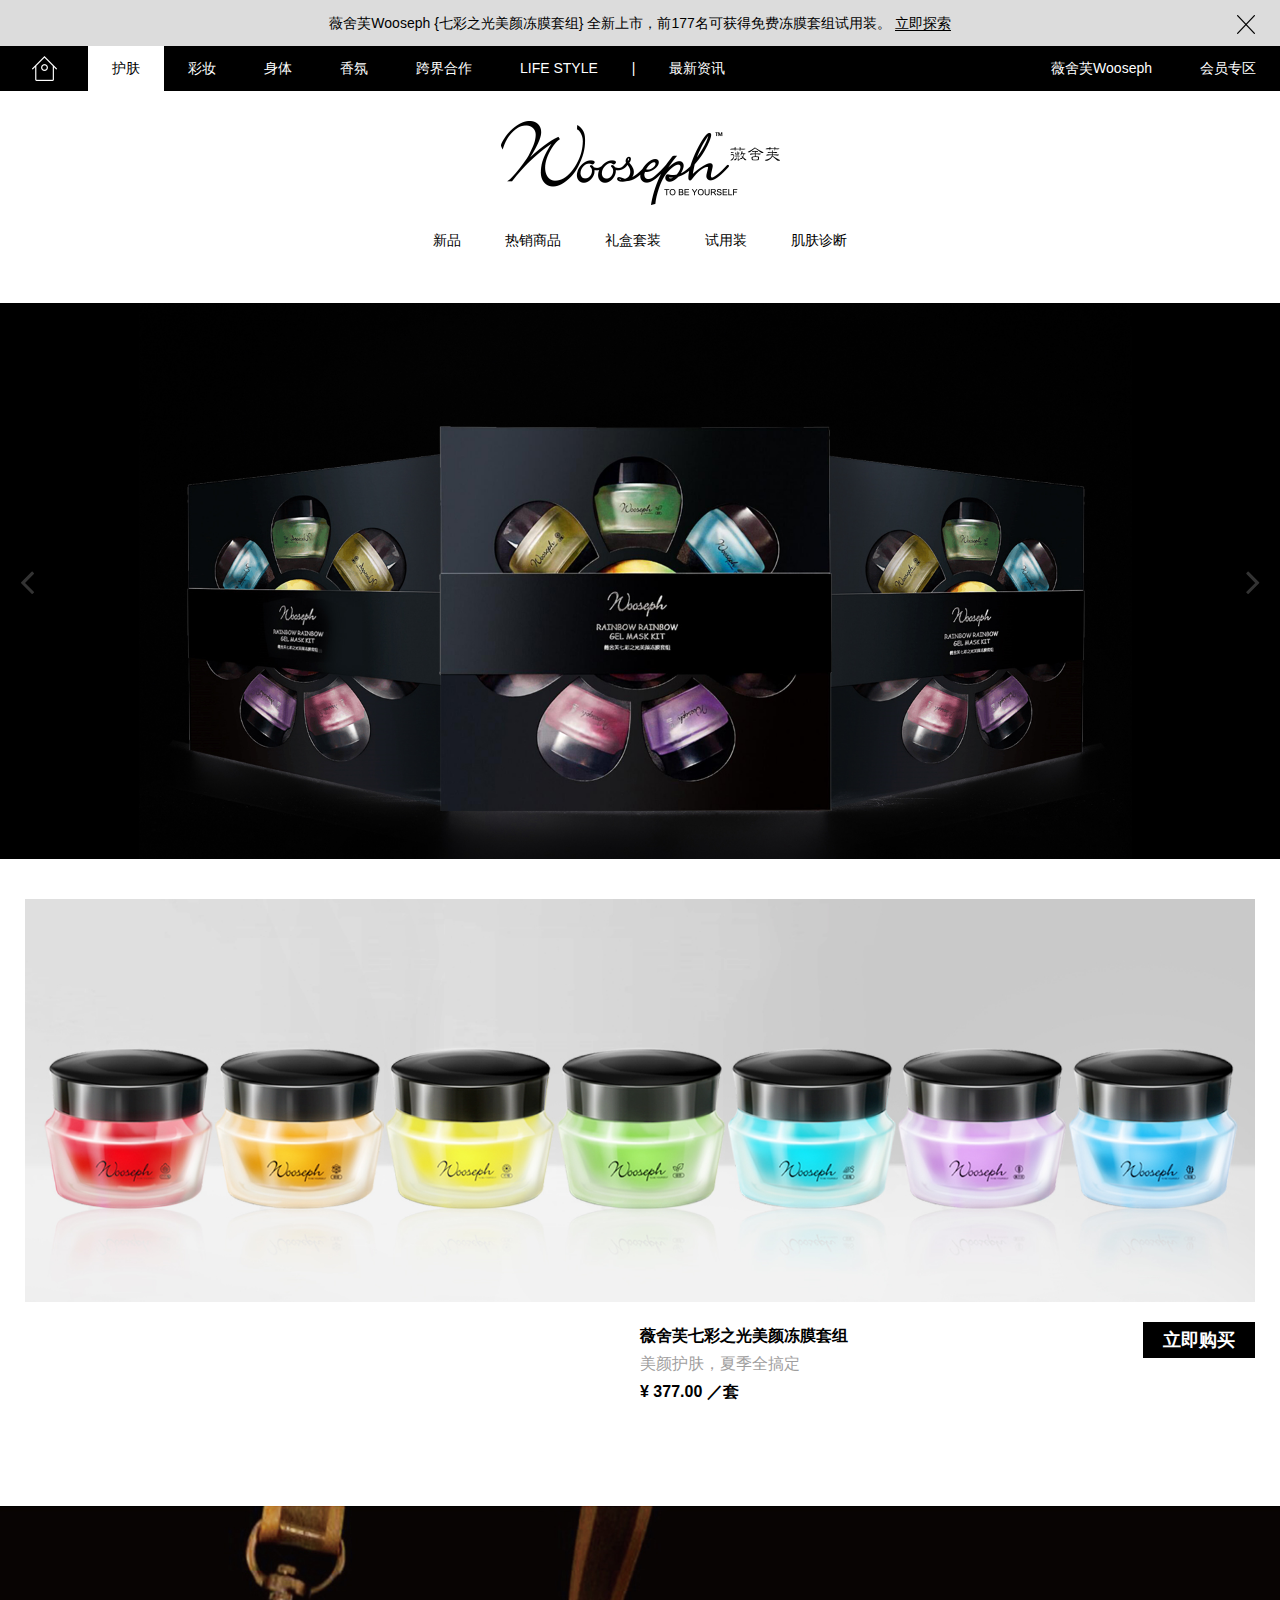
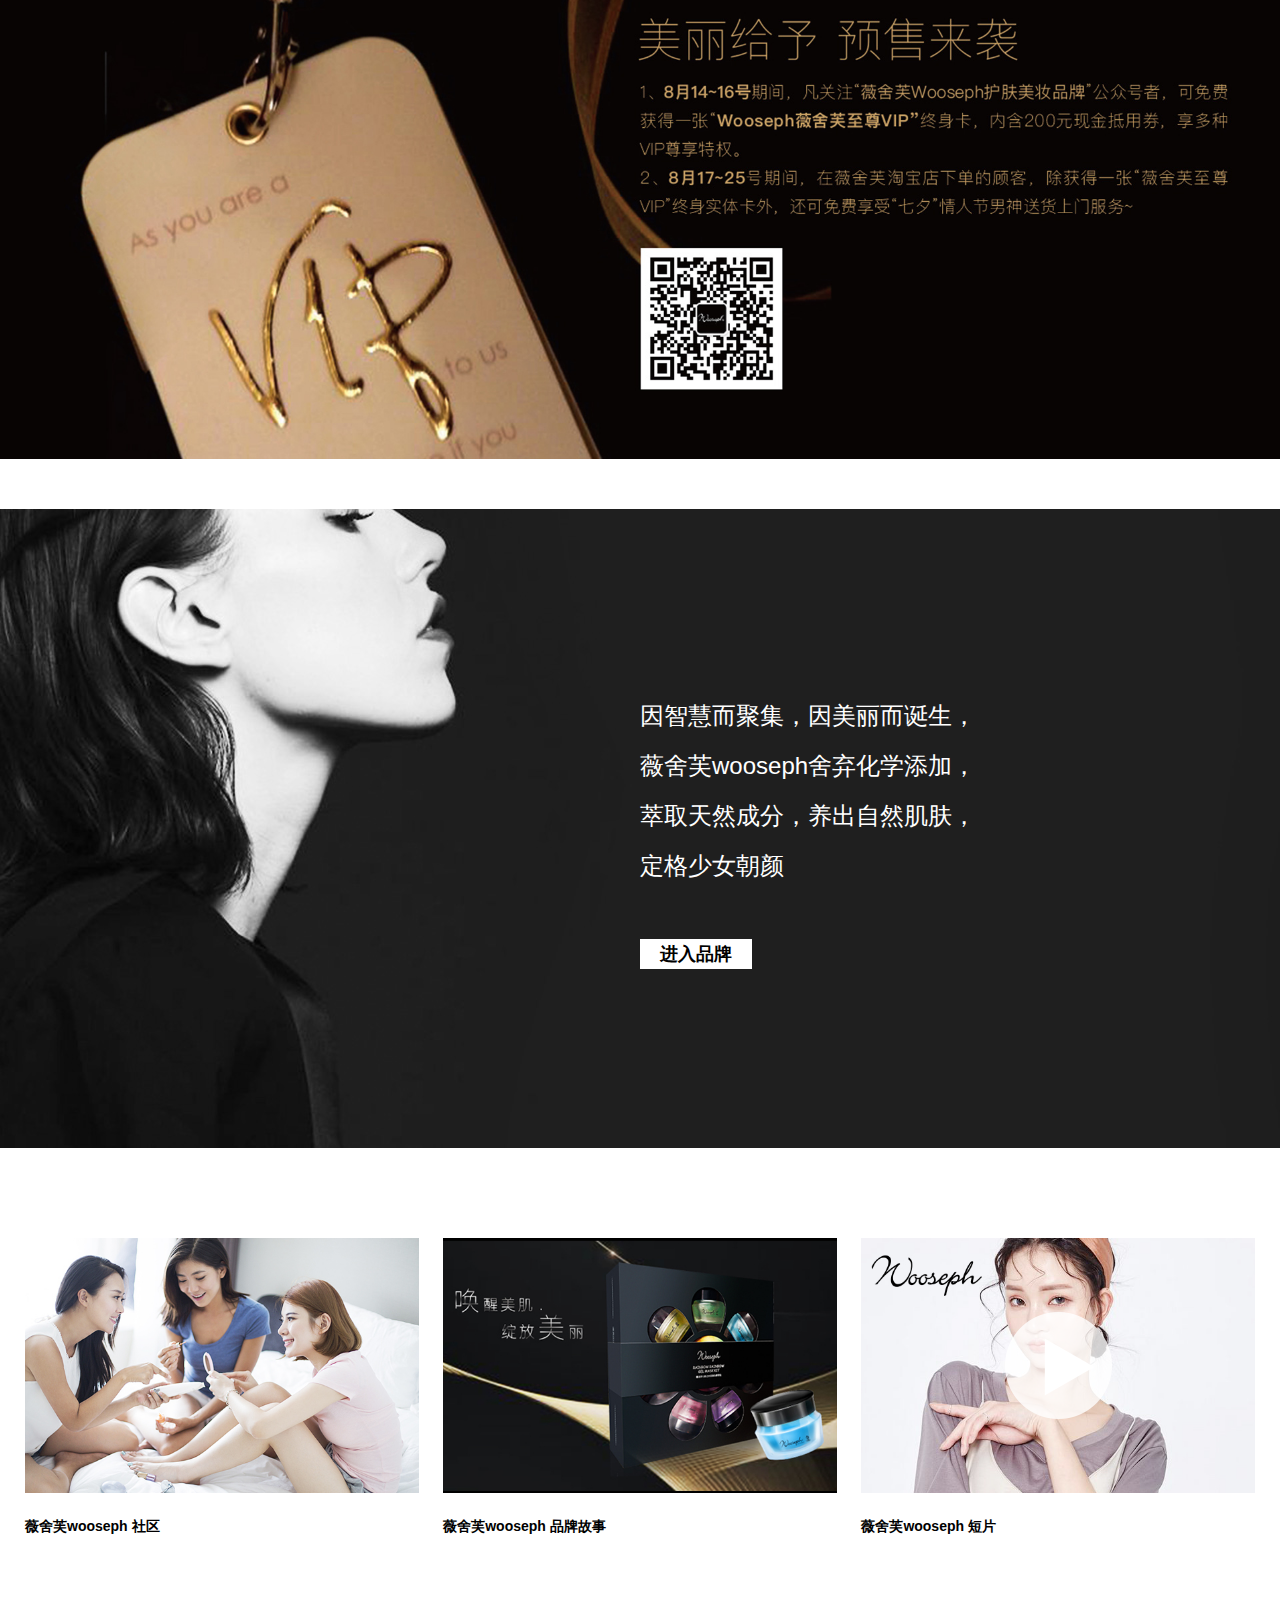
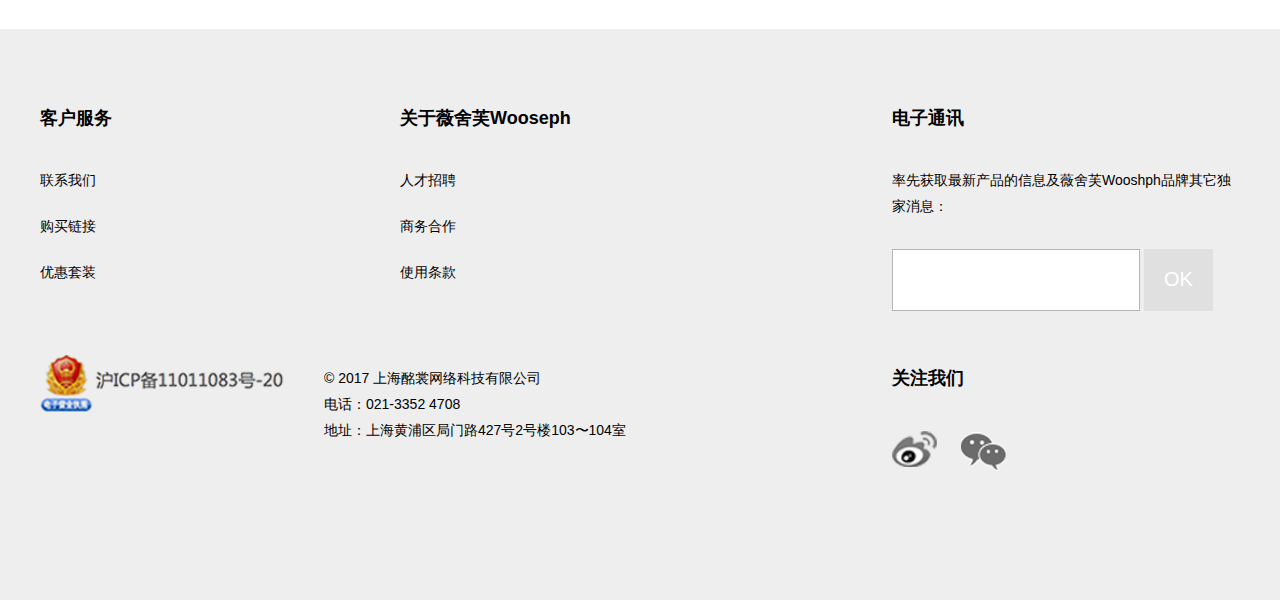
==== commit 6e5eee6d: "update" ====
--- a/index.html
+++ b/index.html
@@ -24,7 +24,7 @@
         <div class="topBar-prompt" id="topBar-prompt">
             <div class="container">
                 <p>薇舍芙Wooseph {七彩之光美颜冻膜套组} 全新上市，前177名可获得免费冻膜套组试用装。
-                    <a href="#">立即探索</a>
+                    <a href="#" class="toast-temp">立即探索</a>
                 </p>
                 <button type="button" class="close" id="topBar-prompt-close">
                     <img src="img/close.png" alt="">
@@ -35,37 +35,37 @@
             <div class="container">
                 <ul class="topBar-nav">
                     <li>
-                        <a href="#" class="home"></a>
-                    </li>
-                    <li>
-                        <a href="#" class="active">护肤</a>
-                    </li>
-                    <li>
-                        <a href="#">彩妆</a>
-                    </li>
-                    <li>
-                        <a href="#">身体</a>
-                    </li>
-                    <li>
-                        <a href="#">香氛</a>
-                    </li>
-                    <li>
-                        <a href="#">跨界合作</a>
-                    </li>
-                    <li>
-                        <a href="#">LIFE STYLE</a>
+                        <a href="#" class="home toast-temp"></a>
+                    </li>
+                    <li>
+                        <a href="#" class="active toast-temp">护肤</a>
+                    </li>
+                    <li>
+                        <a href="#" class="toast-temp">彩妆</a>
+                    </li>
+                    <li>
+                        <a href="#" class="toast-temp">身体</a>
+                    </li>
+                    <li>
+                        <a href="#" class="toast-temp">香氛</a>
+                    </li>
+                    <li>
+                        <a href="#" class="toast-temp">跨界合作</a>
+                    </li>
+                    <li>
+                        <a href="#" class="toast-temp">LIFE STYLE</a>
                     </li>
                     <li class="line">|</li>
                     <li>
-                        <a href="#">最新资讯</a>
+                        <a href="#" class="toast-temp">最新资讯</a>
                     </li>
                 </ul>
                 <ul class="topBar-nav pull-right">
                     <li>
-                        <a href="#">薇舍芙Wooseph</a>
-                    </li>
-                    <li>
-                        <a href="#">会员专区</a>
+                        <a href="#" class="toast-temp">薇舍芙Wooseph</a>
+                    </li>
+                    <li>
+                        <a href="#" class="toast-temp">会员专区</a>
                     </li>
                 </ul>
             </div>
@@ -79,35 +79,27 @@
                 </a>
                 <!--menu start-->
                 <div class="menu">
-                    <a href="#">新品</a>
-                    <a href="#">热销商品</a>
-                    <a href="#">礼盒套装</a>
-                    <a href="#">试用装</a>
-                    <a href="#">肌肤诊断</a>
+                    <a href="#" class="toast-temp">新品</a>
+                    <a href="#" class="toast-temp">热销商品</a>
+                    <a href="#" class="toast-temp">礼盒套装</a>
+                    <a href="#" class="toast-temp">试用装</a>
+                    <a href="#" class="toast-temp">肌肤诊断</a>
                 </div>
                 <!--menu over-->
                 <!-- start -->
-                <div class="fun-region">
-                    <div class="search-box">
-                        <form action="">
-                            <input type="text" class="input" name="" value="" placeholder="探索">
-                            <button type="submit" class="search">
-                                <img src="img/icon-1.png" alt="">
-                            </button>
-                        </form>
-                    </div>
-                    <div class="icons">
-                        <a href="#">
-                            <img src="img/icon-2.png" alt="">
-                        </a>
-                        <a href="#">
-                            <img src="img/icon-3.png" alt="">
-                        </a>
-                        <a href="#">
-                            <img src="img/icon-4.png" alt="">
-                        </a>
-                    </div>
-                </div>
+                <!-- <div class="fun-region">
+            <div class="search-box">
+                <form action="">
+                    <input type="text" class="input" name="" value="" placeholder="探索">
+                    <button type="submit" class="search"><img src="img/icon-1.png" alt=""></button>
+                </form>
+            </div>
+            <div class="icons">
+                <a href="#"><img src="img/icon-2.png" alt=""></a>
+                <a href="#"><img src="img/icon-3.png" alt=""></a>
+                <a href="#"><img src="img/icon-4.png" alt=""></a>
+            </div>
+        </div> -->
                 <!-- over -->
             </div>
         </div>
@@ -138,7 +130,7 @@
                         <p class="Light gray">美颜护肤，夏季全搞定</p>
                         <p class="Medium">¥ 377.00 ／套</p>
                     </div>
-                    <a href="#" class="link">立即购买</a>
+                    <a href="#" class="link toast-temp">立即购买</a>
                 </div>
             </div>
         </div>
@@ -159,7 +151,7 @@
                             <br />萃取天然成分，养出自然肌肤，
                             <br />定格少女朝颜</p>
                     </div>
-                    <a href="#">进入品牌</a>
+                    <a href="#" class="toast-temp">进入品牌</a>
                 </div>
             </div>
         </div>
@@ -171,24 +163,24 @@
                     <!--group start-->
                     <div class="item">
                         <div class="imgBox iScaleAnimation">
-                            <a href="#">
+                            <a href="#" class="toast-temp">
                                 <img class="iAnimation" src="img/img-2.jpg" alt="" />
                             </a>
                         </div>
                         <div class="textBox">
-                            <a href="#">薇舍芙wooseph 社区</a>
+                            <a href="#" class="toast-temp">薇舍芙wooseph 社区</a>
                         </div>
                     </div>
                     <!--group over-->
                     <!--group cover01 start-->
                     <div class="item">
                         <div class="imgBox iScaleAnimation">
-                            <a href="#">
+                            <a href="#" class="toast-temp">
                                 <img class="iAnimation" src="img/img-3.jpg" alt="" />
                             </a>
                         </div>
                         <div class="textBox">
-                            <a href="#">薇舍芙wooseph 品牌故事</a>
+                            <a href="#" class="toast-temp">薇舍芙wooseph 品牌故事</a>
                         </div>
                     </div>
                     <!--group cover01 over-->
@@ -196,10 +188,10 @@
                     <div class="item item-fix">
                         <div class="imgBox iScaleAnimation">
                             <img class="iAnimation" src="img/img-4.jpg" alt="" />
-                            <a href="#" class="play"></a>
+                            <a href="#" class="play toast-temp"></a>
                         </div>
                         <div class="textBox">
-                            <a href="#">薇舍芙wooseph 短片</a>
+                            <a href="#" class="toast-temp">薇舍芙wooseph 短片</a>
                         </div>
                     </div>
                     <!--group cover02 over-->
@@ -214,15 +206,15 @@
                 <div class="left">
                     <div class="item">
                         <h3 class="title">客户服务</h3>
-                        <a href="#" class="link">联系我们</a>
-                        <a href="#" class="link">购买链接</a>
-                        <a href="#" class="link">优惠套装</a>
+                        <a href="#" class="link toast-temp">联系我们</a>
+                        <a href="#" class="link toast-temp">购买链接</a>
+                        <a href="#" class="link toast-temp">优惠套装</a>
                     </div>
                     <div class="item">
                         <h3 class="title">关于薇舍芙Wooseph</h3>
-                        <a href="#" class="link">人才招聘</a>
-                        <a href="#" class="link">商务合作</a>
-                        <a href="#" class="link">使用条款</a>
+                        <a href="#" class="link toast-temp">人才招聘</a>
+                        <a href="#" class="link toast-temp">商务合作</a>
+                        <a href="#" class="link toast-temp">使用条款</a>
                     </div>
                     <div class="clear"></div>
                     <div class="ICP">
@@ -240,14 +232,14 @@
                         <p style="margin-bottom: 30px;">率先获取最新产品的信息及薇舍芙Wooshph品牌其它独家消息：</p>
                         <form class="footer-form" action="">
                             <input class="input" type="text">
-                            <button class="submit" type="submit">OK</button>
+                            <button class="submit toast-temp" type="submit">OK</button>
                             <div class="clear"></div>
                         </form>
                         <h3 class="title">关注我们</h3>
-                        <a class="follow" href="#" target="_blank">
+                        <a class="follow toast-temp" href="#" target="_blank">
                             <img src="img/icon-5.png" alt="">
                         </a>
-                        <a class="follow" href="#" target="_blank">
+                        <a class="follow toast-temp" href="#" target="_blank">
                             <img src="img/icon-6.png" alt="">
                         </a>
                     </div>
--- a/css/style.min.css
+++ b/css/style.min.css
@@ -1 +1 @@
-html,body,div,span,applet,object,iframe,h1,h2,h3,h4,h5,h6,p,blockquote,pre,a,abbr,acronym,address,big,cite,code,del,dfn,em,img,ins,kbd,q,s,samp,small,strike,strong,sub,sup,tt,var,b,u,i,center,dl,dt,dd,ol,ul,li,fieldset,form,label,legend,table,caption,tbody,tfoot,thead,tr,th,td,article,aside,canvas,details,embed,figure,figcaption,footer,header,hgroup,menu,nav,output,ruby,section,summary,time,mark,audio,video{margin:0;padding:0;border:0;font-size:100%;font:inherit;vertical-align:baseline}article,aside,details,figcaption,figure,footer,header,hgroup,menu,nav,section{display:block}body{line-height:1}ol,ul,.sliderBox>div{list-style:none}a{text-decoration:none}b,strong{font-weight:bold}blockquote,q{quotes:none}blockquote:before,blockquote:after,q:before,q:after{content:'';content:none}table{border-collapse:collapse;border-spacing:0}input,textarea,button,a{outline:0}input,textarea{border:0;margin:0;padding:0}textarea{resize:none}sub,sup,small{font-size:75%}@font-face{font-family:"PingFang";src:url("../font/PingFang-Regular.ttf")}body{color:#000000;font-family:PingFang SC, "PingFang", "Microsoft YaHei", "SimSun", Arial, Helvetica, sans-serif;font-size:14px;line-height:26px;background:#fff}h1,h2,h3,h4,h5,h6{font-family:PingFang SC, "PingFang", "Microsoft YaHei", "SimSun", Arial, Helvetica, sans-serif}h1{font-size:36px;line-height:46px}h2{font-size:32px;line-height:42px}h3{font-size:28px;line-height:38px}h4{font-size:24px;line-height:34px}h5{font-size:18px;line-height:28px}h6{font-size:14px;line-height:24px}button,input,textarea{font-family:PingFang SC, "PingFang", "Microsoft YaHei", "SimSun", Arial, Helvetica, sans-serif;color:#000000}a{-webkit-transition:all 0.3s ease;transition:all 0.3s ease;color:#000000}a .fontIcon{-webkit-transition:all 0s;transition:all 0s;cursor:pointer}@font-face{font-family:'fontello';src:url("../font/fontello.eot?38549612");src:url("../font/fontello.eot?38549612#iefix") format("embedded-opentype"),url("../font/fontello.woff?38549612") format("woff"),url("../font/fontello.ttf?38549612") format("truetype"),url("../font/fontello.svg?38549612#fontello") format("svg");font-weight:normal;font-style:normal}.fontIcon{font-family:"fontello";font-style:normal;font-weight:normal;speak:none;display:inline-block;text-decoration:inherit;text-align:center;font-variant:normal;text-transform:none;line-height:1em;-webkit-font-smoothing:antialiased;-moz-osx-font-smoothing:grayscale;cursor:default}.container{*zoom:1;max-width:1860px;margin-left:auto;margin-right:auto}.container:after{content:"";display:block;height:0;clear:both}.inner{padding-left:27px;padding-right:27px}.lightBox{background:#fff;padding:60px 0;border-bottom:1px solid #dddddd}.grayBox{background:#f9f9f9;padding:60px 0;border-bottom:1px solid #dddddd}.pull-left{float:left !important}.pull-right{float:right !important}.align-left{text-align:left !important}.align-right{text-align:right !important}.align-center{text-align:center !important}.clearFix:after{*zoom:1}.clearFix:after:after{content:"";display:block;height:0;clear:both;overflow:hidden}.clear{height:0;clear:both;overflow:hidden}p.Light{font-weight:300}p.Medium{font-weight:600}p.gray{color:#9f9e9e}.product-box{padding-top:40px;padding-bottom:100px}.product-box .container{padding:0 25px}.product-box .image{margin-bottom:20px}.product-box .image img{display:block;width:100%}.product-box .info .text{float:left;margin-left:50%}.product-box .info .text p{line-height:28px;font-size:16px}.product-box .info a.link{float:right;display:block;padding:5px 20px;color:#fff;font-size:18px;background-color:#000;font-weight:600}.banner-box{margin-bottom:50px}.banner-box .container{max-width:1920px}.banner-box img{display:block;width:100%}.iScaleAnimation .iAnimation{-webkit-transition:0.75s;transition:0.75s}.iScaleAnimation:hover.iAnimation,.iScaleAnimation:hover .iAnimation,.iScaleAnimation:focus.iAnimation,.iScaleAnimation:focus .iAnimation,.iScaleAnimation:active.iAnimation,.iScaleAnimation:active .iAnimation{-webkit-transform:scale(1.1);transform:scale(1.1)}@-webkit-keyframes iSpin{0%{-webkit-transform:rotate(0deg);transform:rotate(0deg)}100%{-webkit-transform:rotate(359deg);transform:rotate(359deg)}}@keyframes iSpin{0%{-webkit-transform:rotate(0deg);transform:rotate(0deg)}100%{-webkit-transform:rotate(359deg);transform:rotate(359deg)}}.iSpin{-webkit-animation-name:iSpin;animation-name:iSpin}.iSpinAnimation:hover.iAnimation,.iSpinAnimation:hover .iAnimation,.iSpinAnimation:active.iAnimation,.iSpinAnimation:active .iAnimation{-webkit-animation:iSpin 1s ease-in-out 1;animation:iSpin 1s ease-in-out 1}@-webkit-keyframes iSpinShort{0%{-webkit-transform:rotate(0deg);transform:rotate(0deg)}100%{-webkit-transform:rotate(90deg);transform:rotate(90deg)}}@keyframes iSpinShort{0%{-webkit-transform:rotate(0deg);transform:rotate(0deg)}100%{-webkit-transform:rotate(90deg);transform:rotate(90deg)}}.iSpinShort{-webkit-animation-name:iSpinShort;animation-name:iSpinShort}.iSpinShortAnimation:hover.iAnimation,.iSpinShortAnimation:hover .iAnimation,.iSpinShortAnimation:active.iAnimation,.iSpinShortAnimation:active .iAnimation{-webkit-animation:iSpinShort 0.3s ease-in-out 1;animation:iSpinShort 0.3s ease-in-out 1}@-webkit-keyframes iBounce{from,20%,53%,80%,to{-webkit-animation-timing-function:cubic-bezier(0.215, 0.61, 0.355, 1);animation-timing-function:cubic-bezier(0.215, 0.61, 0.355, 1);-webkit-transform:translate3d(0, 0, 0);transform:translate3d(0, 0, 0)}40%,43%{-webkit-animation-timing-function:cubic-bezier(0.755, 0.05, 0.855, 0.06);animation-timing-function:cubic-bezier(0.755, 0.05, 0.855, 0.06);-webkit-transform:translate3d(0, -30%, 0);transform:translate3d(0, -30%, 0)}70%{-webkit-animation-timing-function:cubic-bezier(0.755, 0.05, 0.855, 0.06);animation-timing-function:cubic-bezier(0.755, 0.05, 0.855, 0.06);-webkit-transform:translate3d(0, -15%, 0);transform:translate3d(0, -15%, 0)}90%{-webkit-transform:translate3d(0, -4%, 0);transform:translate3d(0, -4%, 0)}}@keyframes iBounce{from,20%,53%,80%,to{-webkit-animation-timing-function:cubic-bezier(0.215, 0.61, 0.355, 1);animation-timing-function:cubic-bezier(0.215, 0.61, 0.355, 1);-webkit-transform:translate3d(0, 0, 0);transform:translate3d(0, 0, 0)}40%,43%{-webkit-animation-timing-function:cubic-bezier(0.755, 0.05, 0.855, 0.06);animation-timing-function:cubic-bezier(0.755, 0.05, 0.855, 0.06);-webkit-transform:translate3d(0, -30%, 0);transform:translate3d(0, -30%, 0)}70%{-webkit-animation-timing-function:cubic-bezier(0.755, 0.05, 0.855, 0.06);animation-timing-function:cubic-bezier(0.755, 0.05, 0.855, 0.06);-webkit-transform:translate3d(0, -15%, 0);transform:translate3d(0, -15%, 0)}90%{-webkit-transform:translate3d(0, -4%, 0);transform:translate3d(0, -4%, 0)}}.iBounce{-webkit-animation-name:iBounce;animation-name:iBounce;-webkit-transform-origin:center bottom;transform-origin:center bottom}.iBounceAnimation:hover.iAnimation,.iBounceAnimation:hover .iAnimation,.iBounceAnimation:active.iAnimation,.iBounceAnimation:active .iAnimation{-webkit-animation:iBounce 1s ease-in-out 1;animation:iBounce 1s ease-in-out 1}@-webkit-keyframes iRubberBand{from{-webkit-transform:scale3d(1, 1, 1);transform:scale3d(1, 1, 1)}30%{-webkit-transform:scale3d(1.25, 0.75, 1);transform:scale3d(1.25, 0.75, 1)}40%{-webkit-transform:scale3d(0.75, 1.25, 1);transform:scale3d(0.75, 1.25, 1)}50%{-webkit-transform:scale3d(1.15, 0.85, 1);transform:scale3d(1.15, 0.85, 1)}65%{-webkit-transform:scale3d(0.95, 1.05, 1);transform:scale3d(0.95, 1.05, 1)}75%{-webkit-transform:scale3d(1.05, 0.95, 1);transform:scale3d(1.05, 0.95, 1)}to{-webkit-transform:scale3d(1, 1, 1);transform:scale3d(1, 1, 1)}}@keyframes iRubberBand{from{-webkit-transform:scale3d(1, 1, 1);transform:scale3d(1, 1, 1)}30%{-webkit-transform:scale3d(1.25, 0.75, 1);transform:scale3d(1.25, 0.75, 1)}40%{-webkit-transform:scale3d(0.75, 1.25, 1);transform:scale3d(0.75, 1.25, 1)}50%{-webkit-transform:scale3d(1.15, 0.85, 1);transform:scale3d(1.15, 0.85, 1)}65%{-webkit-transform:scale3d(0.95, 1.05, 1);transform:scale3d(0.95, 1.05, 1)}75%{-webkit-transform:scale3d(1.05, 0.95, 1);transform:scale3d(1.05, 0.95, 1)}to{-webkit-transform:scale3d(1, 1, 1);transform:scale3d(1, 1, 1)}}.iRubberBand{-webkit-animation-name:iRubberBand;animation-name:iRubberBand}.iRubberBandAnimation:hover.iAnimation,.iRubberBandAnimation:hover .iAnimation,.iRubberBandAnimation:active.iAnimation,.iRubberBandAnimation:active .iAnimation{-webkit-animation:iRubberBand 1s ease-in-out 1;animation:iRubberBand 1s ease-in-out 1}@-webkit-keyframes iSwing{20%{-webkit-transform:rotate3d(0, 0, 1, 15deg);transform:rotate3d(0, 0, 1, 15deg)}40%{-webkit-transform:rotate3d(0, 0, 1, -10deg);transform:rotate3d(0, 0, 1, -10deg)}60%{-webkit-transform:rotate3d(0, 0, 1, 5deg);transform:rotate3d(0, 0, 1, 5deg)}80%{-webkit-transform:rotate3d(0, 0, 1, -5deg);transform:rotate3d(0, 0, 1, -5deg)}to{-webkit-transform:rotate3d(0, 0, 1, 0deg);transform:rotate3d(0, 0, 1, 0deg)}}@keyframes iSwing{20%{-webkit-transform:rotate3d(0, 0, 1, 15deg);transform:rotate3d(0, 0, 1, 15deg)}40%{-webkit-transform:rotate3d(0, 0, 1, -10deg);transform:rotate3d(0, 0, 1, -10deg)}60%{-webkit-transform:rotate3d(0, 0, 1, 5deg);transform:rotate3d(0, 0, 1, 5deg)}80%{-webkit-transform:rotate3d(0, 0, 1, -5deg);transform:rotate3d(0, 0, 1, -5deg)}to{-webkit-transform:rotate3d(0, 0, 1, 0deg);transform:rotate3d(0, 0, 1, 0deg)}}.iSwing{-webkit-animation-name:iSwing;animation-name:iSwing;-webkit-transform-origin:top center;transform-origin:top center}.iSwingAnimation:hover.iAnimation,.iSwingAnimation:hover .iAnimation,.iSwingAnimation:active.iAnimation,.iSwingAnimation:active .iAnimation{-webkit-animation:iSwing 0.5s ease-in-out 1;animation:iSwing 0.5s ease-in-out 1}@-webkit-keyframes iFadeInUp{from{opacity:0;-webkit-transform:translate3d(0, -100%, 0);transform:translate3d(0, -100%, 0)}to{opacity:1;-webkit-transform:none;transform:none}}@keyframes iFadeInUp{from{opacity:0;-webkit-transform:translate3d(0, -100%, 0);transform:translate3d(0, -100%, 0)}to{opacity:1;-webkit-transform:none;transform:none}}.iFadeInUp{-webkit-animation-name:iFadeInUp;animation-name:iFadeInUp}.iFadeInUpAnimation:hover.iAnimation,.iFadeInUpAnimation:hover .iAnimation,.iFadeInUpAnimation:active.iAnimation,.iFadeInUpAnimation:active .iAnimation{-webkit-animation:iFadeInUp 0.3s ease-in-out 1;animation:iFadeInUp 0.3s ease-in-out 1}@-webkit-keyframes iFadeInDown{from{opacity:0;-webkit-transform:translate3d(0, 100%, 0);transform:translate3d(0, 100%, 0)}to{opacity:1;-webkit-transform:none;transform:none}}@keyframes iFadeInDown{from{opacity:0;-webkit-transform:translate3d(0, 100%, 0);transform:translate3d(0, 100%, 0)}to{opacity:1;-webkit-transform:none;transform:none}}.iFadeInDown{-webkit-animation-name:iFadeInDown;animation-name:iFadeInDown}.iFadeInDownAnimation:hover.iAnimation,.iFadeInDownAnimation:hover .iAnimation,.iFadeInDownAnimation:active.iAnimation,.iFadeInDownAnimation:active .iAnimation{-webkit-animation:iFadeInDown 0.3s ease-in-out 1;animation:iFadeInDown 0.3s ease-in-out 1}@-webkit-keyframes iFadeInLeft{from{opacity:0;-webkit-transform:translate3d(-100%, 0, 0);transform:translate3d(-100%, 0, 0)}to{opacity:1;-webkit-transform:none;transform:none}}@keyframes iFadeInLeft{from{opacity:0;-webkit-transform:translate3d(-100%, 0, 0);transform:translate3d(-100%, 0, 0)}to{opacity:1;-webkit-transform:none;transform:none}}.iFadeInLeft{-webkit-animation-name:iFadeInLeft;animation-name:iFadeInLeft}.iFadeInLeftAnimation:hover.iAnimation,.iFadeInLeftAnimation:hover .iAnimation,.iFadeInLeftAnimation:active.iAnimation,.iFadeInLeftAnimation:active .iAnimation{-webkit-animation:iFadeInLeft 0.5s;animation:iFadeInLeft 0.5s}@-webkit-keyframes iFadeInRight{from{opacity:0;-webkit-transform:translate3d(100%, 0, 0);transform:translate3d(100%, 0, 0)}to{opacity:1;-webkit-transform:none;transform:none}}@keyframes iFadeInRight{from{opacity:0;-webkit-transform:translate3d(100%, 0, 0);transform:translate3d(100%, 0, 0)}to{opacity:1;-webkit-transform:none;transform:none}}.iFadeInRight{-webkit-animation-name:iFadeInRight;animation-name:iFadeInRight}.iFadeInRightAnimation:hover.iAnimation,.iFadeInRightAnimation:hover .iAnimation,.iFadeInRightAnimation:active.iAnimation,.iFadeInRightAnimation:active .iAnimation{-webkit-animation:iFadeInRight 0.5s;animation:iFadeInRight 0.5s}.animated{-webkit-animation-duration:1s;animation-duration:1s;-webkit-animation-fill-mode:both;animation-fill-mode:both}.slow{-webkit-animation-duration:1.5s;animation-duration:1.5s;-webkit-animation-fill-mode:both;animation-fill-mode:both}.slower{-webkit-animation-duration:2s;animation-duration:2s;-webkit-animation-fill-mode:both;animation-fill-mode:both}.slowest{-webkit-animation-duration:3s;animation-duration:3s;-webkit-animation-fill-mode:both;animation-fill-mode:both}.delay-250{-webkit-animation-delay:0.25s;-moz-animation-delay:0.25s;-o-animation-delay:0.25s;animation-delay:0.25s}.delay-500{-webkit-animation-delay:0.5s;-moz-animation-delay:0.5s;-o-animation-delay:0.5s;animation-delay:0.5s}.delay-750{-webkit-animation-delay:0.75s;-moz-animation-delay:0.75s;-o-animation-delay:0.75s;animation-delay:0.75s}.delay-1000{-webkit-animation-delay:1.0s;-moz-animation-delay:1.0s;-o-animation-delay:1.0s;animation-delay:1.0s}.delay-1250{-webkit-animation-delay:1.25s;-moz-animation-delay:1.25s;-o-animation-delay:1.25s;animation-delay:1.25s}.delay-1500{-webkit-animation-delay:1.5s;-moz-animation-delay:1.5s;-o-animation-delay:1.5s;animation-delay:1.5s}.delay-1750{-webkit-animation-delay:1.75s;-moz-animation-delay:1.75s;-o-animation-delay:1.75s;animation-delay:1.75s}.delay-2000{-webkit-animation-delay:2.0s;-moz-animation-delay:2.0s;-o-animation-delay:2.0s;animation-delay:2.0s}.delay-2500{-webkit-animation-delay:2.5s;-moz-animation-delay:2.5s;-o-animation-delay:2.5s;animation-delay:2.5s}.delay-2000{-webkit-animation-delay:2.0s;-moz-animation-delay:2.0s;-o-animation-delay:2.0s;animation-delay:2.0s}.delay-2500{-webkit-animation-delay:2.5s;-moz-animation-delay:2.5s;-o-animation-delay:2.5s;animation-delay:2.5s}.delay-3000{-webkit-animation-delay:3.0s;-moz-animation-delay:3.0s;-o-animation-delay:3.0s;animation-delay:3.0s}.delay-3500{-webkit-animation-delay:3.5s;-moz-animation-delay:3.5s;-o-animation-delay:3.5s;animation-delay:3.5s}.bounceInRight,.bounceInLeft,.bounceInUp,.bounceInDown{opacity:0;-webkit-transform:translateX(400px);transform:translateX(400px)}.fadeInRight,.fadeInLeft,.fadeInUp,.fadeInDown{opacity:0;-webkit-transform:translateX(400px);transform:translateX(400px)}.flipInX,.flipInY,.rotateIn,.rotateInUpLeft,.rotateInUpRight,.rotateInDownLeft,.rotateDownUpRight,.rollIn{opacity:0}.lightSpeedInRight,.lightSpeedInLeft{opacity:0;-webkit-transform:translateX(400px);transform:translateX(400px)}@-webkit-keyframes bounceIn{0%{opacity:0;-webkit-transform:scale(0.3)}50%{opacity:1;-webkit-transform:scale(1.05)}70%{-webkit-transform:scale(0.9)}100%{-webkit-transform:scale(1)}}@keyframes bounceIn{0%{opacity:0;transform:scale(0.3)}50%{opacity:1;transform:scale(1.05)}70%{transform:scale(0.9)}100%{transform:scale(1)}}.bounceIn.go{-webkit-animation-name:bounceIn;animation-name:bounceIn}@-webkit-keyframes bounceInRight{0%{opacity:0;-webkit-transform:translateX(400px)}60%{-webkit-transform:translateX(-30px)}80%{-webkit-transform:translateX(10px)}100%{opacity:1;-webkit-transform:translateX(0)}}@keyframes bounceInRight{0%{opacity:0;transform:translateX(400px)}60%{transform:translateX(-30px)}80%{transform:translateX(10px)}100%{opacity:1;transform:translateX(0)}}.bounceInRight.go{-webkit-animation-name:bounceInRight;animation-name:bounceInRight}@-webkit-keyframes bounceInLeft{0%{opacity:0;-webkit-transform:translateX(-400px)}60%{-webkit-transform:translateX(30px)}80%{-webkit-transform:translateX(-10px)}100%{opacity:1;-webkit-transform:translateX(0)}}@keyframes bounceInLeft{0%{opacity:0;transform:translateX(-400px)}60%{transform:translateX(30px)}80%{transform:translateX(-10px)}100%{opacity:1;transform:translateX(0)}}.bounceInLeft.go{-webkit-animation-name:bounceInLeft;animation-name:bounceInLeft}@-webkit-keyframes bounceInUp{0%{opacity:0;-webkit-transform:translateY(400px)}60%{-webkit-transform:translateY(-30px)}80%{-webkit-transform:translateY(10px)}100%{opacity:1;-webkit-transform:translateY(0)}}@keyframes bounceInUp{0%{opacity:0;transform:translateY(400px)}60%{transform:translateY(-30px)}80%{transform:translateY(10px)}100%{opacity:1;transform:translateY(0)}}.bounceInUp.go{-webkit-animation-name:bounceInUp;animation-name:bounceInUp}@-webkit-keyframes bounceInDown{0%{opacity:0;-webkit-transform:translateY(-400px)}60%{-webkit-transform:translateY(30px)}80%{-webkit-transform:translateY(-10px)}100%{opacity:1;-webkit-transform:translateY(0)}}@keyframes bounceInDown{0%{opacity:0;transform:translateY(-400px)}60%{transform:translateY(30px)}80%{transform:translateY(-10px)}100%{opacity:1;transform:translateY(0)}}.bounceInDown.go{-webkit-animation-name:bounceInDown;animation-name:bounceInDown}@-webkit-keyframes fadeIn{0%{opacity:0}100%{opacity:1;display:block}}@keyframes fadeIn{0%{opacity:0}100%{opacity:1;display:block}}.fadeIn{opacity:0}.fadeIn.go{-webkit-animation-name:fadeIn;animation-name:fadeIn}@-webkit-keyframes growIn{0%{-webkit-transform:scale(0.2);opacity:0}50%{-webkit-transform:scale(1.2)}100%{-webkit-transform:scale(1);opacity:1}}@keyframes growIn{0%{transform:scale(0.2);opacity:0}50%{transform:scale(1.2)}100%{transform:scale(1);opacity:1}}.growIn{-webkit-transform:scale(0.2);transform:scale(0.2);opacity:0}.growIn.go{-webkit-animation-name:growIn;animation-name:growIn}@-webkit-keyframes shake{0%,100%{-webkit-transform:translateX(0)}10%,30%,50%,70%,90%{-webkit-transform:translateX(-10px)}20%,40%,60%,80%{-webkit-transform:translateX(10px)}}@keyframes shake{0%,100%{transform:translateX(0)}10%,30%,50%,70%,90%{transform:translateX(-10px)}20%,40%,60%,80%{transform:translateX(10px)}}.shake.go{-webkit-animation-name:shake;animation-name:shake}@-webkit-keyframes shakeUp{0%,100%{-webkit-transform:translateX(0)}10%,30%,50%,70%,90%{-webkit-transform:translateY(-10px)}20%,40%,60%,80%{-webkit-transform:translateY(10px)}}@keyframes shakeUp{0%,100%{transform:translateY(0)}10%,30%,50%,70%,90%{transform:translateY(-10px)}20%,40%,60%,80%{transform:translateY(10px)}}.shakeUp.go{-webkit-animation-name:shakeUp;animation-name:shakeUp}@-webkit-keyframes fadeInLeft{0%{opacity:0;-webkit-transform:translateX(-400px)}50%{opacity:0.3}100%{opacity:1;-webkit-transform:translateX(0)}}@keyframes fadeInLeft{0%{opacity:0;transform:translateX(-400px)}50%{opacity:0.3}100%{opacity:1;transform:translateX(0)}}.fadeInLeft{opacity:0;-webkit-transform:translateX(-400px);transform:translateX(-400px)}.fadeInLeft.go{-webkit-animation-name:fadeInLeft;animation-name:fadeInLeft}@-webkit-keyframes fadeInRight{0%{opacity:0;-webkit-transform:translateX(400px)}50%{opacity:0.3}100%{opacity:1;-webkit-transform:translateX(0)}}@keyframes fadeInRight{0%{opacity:0;transform:translateX(400px)}50%{opacity:0.3}100%{opacity:1;transform:translateX(0)}}.fadeInRight{opacity:0;-webkit-transform:translateX(400px);transform:translateX(400px)}.fadeInRight.go{-webkit-animation-name:fadeInRight;animation-name:fadeInRight}@-webkit-keyframes fadeInUp{0%{opacity:0;-webkit-transform:translateY(400px)}50%{opacity:0.3}100%{opacity:1;-webkit-transform:translateY(0)}}@keyframes fadeInUp{0%{opacity:0;transform:translateY(400px)}50%{opacity:0.3}100%{opacity:1;transform:translateY(0)}}.fadeInUp{opacity:0;-webkit-transform:translateY(400px);transform:translateY(400px)}.fadeInUp.go{-webkit-animation-name:fadeInUp;animation-name:fadeInUp}@-webkit-keyframes fadeInDown{0%{opacity:0;-webkit-transform:translateY(-400px)}50%{opacity:0.3}100%{opacity:1;-webkit-transform:translateY(0)}}@keyframes fadeInDown{0%{opacity:0;transform:translateY(-400px)}50%{opacity:0.3}100%{opacity:1;transform:translateY(0)}}.fadeInDown{opacity:0;-webkit-transform:translateY(-400px);transform:translateY(-400px)}.fadeInDown.go{-webkit-animation-name:fadeInDown;animation-name:fadeInDown}@-webkit-keyframes rotateIn{0%{-webkit-transform-origin:center center;-webkit-transform:rotate(-200deg);opacity:0}100%{-webkit-transform-origin:center center;-webkit-transform:rotate(0);opacity:1}}@keyframes rotateIn{0%{transform-origin:center center;transform:rotate(-200deg);opacity:0}100%{transform-origin:center center;transform:rotate(0);opacity:1}}.rotateIn.go{-webkit-animation-name:rotateIn;animation-name:rotateIn}@-webkit-keyframes rotateInUpLeft{0%{-webkit-transform-origin:left bottom;-webkit-transform:rotate(90deg);opacity:0}100%{-webkit-transform-origin:left bottom;-webkit-transform:rotate(0);opacity:1}}@keyframes rotateInUpLeft{0%{transform-origin:left bottom;transform:rotate(90deg);opacity:0}100%{transform-origin:left bottom;transform:rotate(0);opacity:1}}.rotateInUpLeft.go{-webkit-animation-name:rotateInUpLeft;animation-name:rotateInUpLeft}@-webkit-keyframes rotateInDownLeft{0%{-webkit-transform-origin:left bottom;-webkit-transform:rotate(-90deg);opacity:0}100%{-webkit-transform-origin:left bottom;-webkit-transform:rotate(0);opacity:1}}@keyframes rotateInDownLeft{0%{transform-origin:left bottom;transform:rotate(-90deg);opacity:0}100%{transform-origin:left bottom;transform:rotate(0);opacity:1}}.rotateInDownLeft.go{-webkit-animation-name:rotateInDownLeft;animation-name:rotateInDownLeft}@-webkit-keyframes rotateInUpRight{0%{-webkit-transform-origin:right bottom;-webkit-transform:rotate(-90deg);opacity:0}100%{-webkit-transform-origin:right bottom;-webkit-transform:rotate(0);opacity:1}}@keyframes rotateInUpRight{0%{transform-origin:right bottom;transform:rotate(-90deg);opacity:0}100%{transform-origin:right bottom;transform:rotate(0);opacity:1}}.rotateInUpRight.go{-webkit-animation-name:rotateInUpRight;animation-name:rotateInUpRight}@-webkit-keyframes rotateInDownRight{0%{-webkit-transform-origin:right bottom;-webkit-transform:rotate(90deg);opacity:0}100%{-webkit-transform-origin:right bottom;-webkit-transform:rotate(0);opacity:1}}@keyframes rotateInDownRight{0%{transform-origin:right bottom;transform:rotate(90deg);opacity:0}100%{transform-origin:right bottom;transform:rotate(0);opacity:1}}.rotateInDownRight.go{-webkit-animation-name:rotateInDownRight;animation-name:rotateInDownRight}@-webkit-keyframes rollIn{0%{opacity:0;-webkit-transform:translateX(-100%) rotate(-120deg)}100%{opacity:1;-webkit-transform:translateX(0px) rotate(0deg)}}@keyframes rollIn{0%{opacity:0;transform:translateX(-100%) rotate(-120deg)}100%{opacity:1;transform:translateX(0px) rotate(0deg)}}.rollIn.go{-webkit-animation-name:rollIn;animation-name:rollIn}@-webkit-keyframes wiggle{0%{-webkit-transform:skewX(9deg)}10%{-webkit-transform:skewX(-8deg)}20%{-webkit-transform:skewX(7deg)}30%{-webkit-transform:skewX(-6deg)}40%{-webkit-transform:skewX(5deg)}50%{-webkit-transform:skewX(-4deg)}60%{-webkit-transform:skewX(3deg)}70%{-webkit-transform:skewX(-2deg)}80%{-webkit-transform:skewX(1deg)}90%{-webkit-transform:skewX(0deg)}100%{-webkit-transform:skewX(0deg)}}@keyframes wiggle{0%{transform:skewX(9deg)}10%{transform:skewX(-8deg)}20%{transform:skewX(7deg)}30%{transform:skewX(-6deg)}40%{transform:skewX(5deg)}50%{transform:skewX(-4deg)}60%{transform:skewX(3deg)}70%{transform:skewX(-2deg)}80%{transform:skewX(1deg)}90%{transform:skewX(0deg)}100%{transform:skewX(0deg)}}.wiggle.go{-webkit-animation-name:wiggle;animation-name:wiggle;-webkit-animation-timing-function:ease-in;animation-timing-function:ease-in}@-webkit-keyframes swing{20%,40%,60%,80%,100%{-webkit-transform-origin:top center}20%{-webkit-transform:rotate(15deg)}40%{-webkit-transform:rotate(-10deg)}60%{-webkit-transform:rotate(5deg)}80%{-webkit-transform:rotate(-5deg)}100%{-webkit-transform:rotate(0deg)}}@keyframes swing{20%{transform:rotate(15deg)}40%{transform:rotate(-10deg)}60%{transform:rotate(5deg)}80%{transform:rotate(-5deg)}100%{transform:rotate(0deg)}}.swing.go{-webkit-transform-origin:top center;transform-origin:top center;-webkit-animation-name:swing;animation-name:swing}@-webkit-keyframes tada{0%{-webkit-transform:scale(1)}10%,20%{-webkit-transform:scale(0.9) rotate(-3deg)}30%,50%,70%,90%{-webkit-transform:scale(1.1) rotate(3deg)}40%,60%,80%{-webkit-transform:scale(1.1) rotate(-3deg)}100%{-webkit-transform:scale(1) rotate(0)}}@keyframes tada{0%{transform:scale(1)}10%,20%{transform:scale(0.9) rotate(-3deg)}30%,50%,70%,90%{transform:scale(1.1) rotate(3deg)}40%,60%,80%{transform:scale(1.1) rotate(-3deg)}100%{transform:scale(1) rotate(0)}}.tada.go{-webkit-animation-name:tada;animation-name:tada}@-webkit-keyframes wobble{0%{-webkit-transform:translateX(0%)}15%{-webkit-transform:translateX(-25%) rotate(-5deg)}30%{-webkit-transform:translateX(20%) rotate(3deg)}45%{-webkit-transform:translateX(-15%) rotate(-3deg)}60%{-webkit-transform:translateX(10%) rotate(2deg)}75%{-webkit-transform:translateX(-5%) rotate(-1deg)}100%{-webkit-transform:translateX(0%)}}@keyframes wobble{0%{transform:translateX(0%)}15%{transform:translateX(-25%) rotate(-5deg)}30%{transform:translateX(20%) rotate(3deg)}45%{transform:translateX(-15%) rotate(-3deg)}60%{transform:translateX(10%) rotate(2deg)}75%{transform:translateX(-5%) rotate(-1deg)}100%{transform:translateX(0%)}}.wobble.go{-webkit-animation-name:wobble;animation-name:wobble}@-webkit-keyframes pulse{0%{-webkit-transform:scale(1)}50%{-webkit-transform:scale(1.1)}100%{-webkit-transform:scale(1)}}@keyframes pulse{0%{transform:scale(1)}50%{transform:scale(1.1)}100%{transform:scale(1)}}.pulse.go{-webkit-animation-name:pulse;animation-name:pulse}@-webkit-keyframes lightSpeedInRight{0%{-webkit-transform:translateX(100%) skewX(-30deg);opacity:0}60%{-webkit-transform:translateX(-20%) skewX(30deg);opacity:1}80%{-webkit-transform:translateX(0%) skewX(-15deg);opacity:1}100%{-webkit-transform:translateX(0%) skewX(0deg);opacity:1}}@keyframes lightSpeedInRight{0%{transform:translateX(100%) skewX(-30deg);opacity:0}60%{transform:translateX(-20%) skewX(30deg);opacity:1}80%{transform:translateX(0%) skewX(-15deg);opacity:1}100%{transform:translateX(0%) skewX(0deg);opacity:1}}.lightSpeedInRight.go{-webkit-animation-name:lightSpeedInRight;animation-name:lightSpeedInRight;-webkit-animation-timing-function:ease-out;animation-timing-function:ease-out}@-webkit-keyframes lightSpeedInLeft{0%{-webkit-transform:translateX(-100%) skewX(30deg);opacity:0}60%{-webkit-transform:translateX(20%) skewX(-30deg);opacity:1}80%{-webkit-transform:translateX(0%) skewX(15deg);opacity:1}100%{-webkit-transform:translateX(0%) skewX(0deg);opacity:1}}@keyframes lightSpeedInLeft{0%{transform:translateX(-100%) skewX(30deg);opacity:0}60%{transform:translateX(20%) skewX(-30deg);opacity:1}80%{transform:translateX(0%) skewX(15deg);opacity:1}100%{transform:translateX(0%) skewX(0deg);opacity:1}}.lightSpeedInLeft.go{-webkit-animation-name:lightSpeedInLeft;animation-name:lightSpeedInLeft;-webkit-animation-timing-function:ease-out;animation-timing-function:ease-out}@-webkit-keyframes flip{0%{-webkit-transform:perspective(400px) rotateY(0);-webkit-animation-timing-function:ease-out}40%{-webkit-transform:perspective(400px) translateZ(150px) rotateY(170deg);-webkit-animation-timing-function:ease-out}50%{-webkit-transform:perspective(400px) translateZ(150px) rotateY(190deg) scale(1);-webkit-animation-timing-function:ease-in}80%{-webkit-transform:perspective(400px) rotateY(360deg) scale(0.95);-webkit-animation-timing-function:ease-in}100%{-webkit-transform:perspective(400px) scale(1);-webkit-animation-timing-function:ease-in}}@keyframes flip{0%{transform:perspective(400px) rotateY(0);animation-timing-function:ease-out}40%{transform:perspective(400px) translateZ(150px) rotateY(170deg);animation-timing-function:ease-out}50%{transform:perspective(400px) translateZ(150px) rotateY(190deg) scale(1);animation-timing-function:ease-in}80%{transform:perspective(400px) rotateY(360deg) scale(0.95);animation-timing-function:ease-in}100%{transform:perspective(400px) scale(1);animation-timing-function:ease-in}}.flip.go{-webkit-backface-visibility:visible !important;-webkit-animation-name:flip;backface-visibility:visible !important;animation-name:flip}@-webkit-keyframes flipInX{0%{-webkit-transform:perspective(400px) rotateX(90deg);opacity:0}40%{-webkit-transform:perspective(400px) rotateX(-10deg)}70%{-webkit-transform:perspective(400px) rotateX(10deg)}100%{-webkit-transform:perspective(400px) rotateX(0deg);opacity:1}}@keyframes flipInX{0%{transform:perspective(400px) rotateX(90deg);opacity:0}40%{transform:perspective(400px) rotateX(-10deg)}70%{transform:perspective(400px) rotateX(10deg)}100%{transform:perspective(400px) rotateX(0deg);opacity:1}}.flipInX.go{-webkit-backface-visibility:visible !important;-webkit-animation-name:flipInX;backface-visibility:visible !important;animation-name:flipInX}@-webkit-keyframes flipInY{0%{-webkit-transform:perspective(400px) rotateY(90deg);opacity:0}40%{-webkit-transform:perspective(400px) rotateY(-10deg)}70%{-webkit-transform:perspective(400px) rotateY(10deg)}100%{-webkit-transform:perspective(400px) rotateY(0deg);opacity:1}}@keyframes flipInY{0%{transform:perspective(400px) rotateY(90deg);opacity:0}40%{transform:perspective(400px) rotateY(-10deg)}70%{transform:perspective(400px) rotateY(10deg)}100%{transform:perspective(400px) rotateY(0deg);opacity:1}}.flipInY.go{-webkit-backface-visibility:visible !important;-webkit-animation-name:flipInY;backface-visibility:visible !important;animation-name:flipInY}@-webkit-keyframes bounceOut{0%{-webkit-transform:scale(1)}25%{-webkit-transform:scale(0.95)}50%{opacity:1;-webkit-transform:scale(1.1)}100%{opacity:0;-webkit-transform:scale(0.3)}}@keyframes bounceOut{0%{transform:scale(1)}25%{transform:scale(0.95)}50%{opacity:1;transform:scale(1.1)}100%{opacity:0;transform:scale(0.3)}}.bounceOut.goAway{-webkit-animation-name:bounceOut;animation-name:bounceOut}@-webkit-keyframes bounceOutUp{0%{-webkit-transform:translateY(0)}20%{opacity:1;-webkit-transform:translateY(20px)}100%{opacity:0;-webkit-transform:translateY(-2000px)}}@keyframes bounceOutUp{0%{transform:translateY(0)}20%{opacity:1;transform:translateY(20px)}100%{opacity:0;transform:translateY(-2000px)}}.bounceOutUp.goAway{-webkit-animation-name:bounceOutUp;animation-name:bounceOutUp}@-webkit-keyframes bounceOutDown{0%{-webkit-transform:translateY(0)}20%{opacity:1;-webkit-transform:translateY(-20px)}100%{opacity:0;-webkit-transform:translateY(2000px)}}@keyframes bounceOutDown{0%{transform:translateY(0)}20%{opacity:1;transform:translateY(-20px)}100%{opacity:0;transform:translateY(2000px)}}.bounceOutDown.goAway{-webkit-animation-name:bounceOutDown;animation-name:bounceOutDown}@-webkit-keyframes bounceOutLeft{0%{-webkit-transform:translateX(0)}20%{opacity:1;-webkit-transform:translateX(20px)}100%{opacity:0;-webkit-transform:translateX(-2000px)}}@keyframes bounceOutLeft{0%{transform:translateX(0)}20%{opacity:1;transform:translateX(20px)}100%{opacity:0;transform:translateX(-2000px)}}.bounceOutLeft.goAway{-webkit-animation-name:bounceOutLeft;animation-name:bounceOutLeft}@-webkit-keyframes bounceOutRight{0%{-webkit-transform:translateX(0)}20%{opacity:1;-webkit-transform:translateX(-20px)}100%{opacity:0;-webkit-transform:translateX(2000px)}}@keyframes bounceOutRight{0%{transform:translateX(0)}20%{opacity:1;transform:translateX(-20px)}100%{opacity:0;transform:translateX(2000px)}}.bounceOutRight.goAway{-webkit-animation-name:bounceOutRight;animation-name:bounceOutRight}@-webkit-keyframes fadeOut{0%{opacity:1}100%{opacity:0}}@keyframes fadeOut{0%{opacity:1}100%{opacity:0}}.fadeOut.goAway{-webkit-animation-name:fadeOut;animation-name:fadeOut}@-webkit-keyframes fadeOutUp{0%{opacity:1;-webkit-transform:translateY(0)}100%{opacity:0;-webkit-transform:translateY(-2000px)}}@keyframes fadeOutUp{0%{opacity:1;transform:translateY(0)}100%{opacity:0;transform:translateY(-2000px)}}.fadeOutUp.goAway{-webkit-animation-name:fadeOutUp;animation-name:fadeOutUp}@-webkit-keyframes fadeOutDown{0%{opacity:1;-webkit-transform:translateY(0)}100%{opacity:0;-webkit-transform:translateY(2000px)}}@keyframes fadeOutDown{0%{opacity:1;transform:translateY(0)}100%{opacity:0;transform:translateY(2000px)}}.fadeOutDown.goAway{-webkit-animation-name:fadeOutDown;animation-name:fadeOutDown}@-webkit-keyframes fadeOutLeft{0%{opacity:1;-webkit-transform:translateX(0)}100%{opacity:0;-webkit-transform:translateX(-2000px)}}@keyframes fadeOutLeft{0%{opacity:1;transform:translateX(0)}100%{opacity:0;transform:translateX(-2000px)}}.fadeOutLeft.goAway{-webkit-animation-name:fadeOutLeft;animation-name:fadeOutLeft}@-webkit-keyframes fadeOutRight{0%{opacity:1;-webkit-transform:translateX(0)}100%{opacity:0;-webkit-transform:translateX(2000px)}}@keyframes fadeOutRight{0%{opacity:1;transform:translateX(0)}100%{opacity:0;transform:translateX(2000px)}}.fadeOutRight.goAway{-webkit-animation-name:fadeOutRight;animation-name:fadeOutRight}@-webkit-keyframes flipOutX{0%{-webkit-transform:perspective(400px) rotateX(0deg);opacity:1}100%{-webkit-transform:perspective(400px) rotateX(90deg);opacity:0}}@keyframes flipOutX{0%{transform:perspective(400px) rotateX(0deg);opacity:1}100%{transform:perspective(400px) rotateX(90deg);opacity:0}}.flipOutX.goAway{-webkit-animation-name:flipOutX;-webkit-backface-visibility:visible !important;animation-name:flipOutX;backface-visibility:visible !important}@-webkit-keyframes flipOutY{0%{-webkit-transform:perspective(400px) rotateY(0deg);opacity:1}100%{-webkit-transform:perspective(400px) rotateY(90deg);opacity:0}}@keyframes flipOutY{0%{transform:perspective(400px) rotateY(0deg);opacity:1}100%{transform:perspective(400px) rotateY(90deg);opacity:0}}.flipOutY{-webkit-backface-visibility:visible !important;-webkit-animation-name:flipOutY;backface-visibility:visible !important;animation-name:flipOutY}@-webkit-keyframes lightSpeedOutRight{0%{-webkit-transform:translateX(0%) skewX(0deg);opacity:1}100%{-webkit-transform:translateX(100%) skewX(-30deg);opacity:0}}@keyframes lightSpeedOutRight{0%{transform:translateX(0%) skewX(0deg);opacity:1}100%{transform:translateX(100%) skewX(-30deg);opacity:0}}.lightSpeedOutRight.goAway{-webkit-animation-name:lightSpeedOutRight;animation-name:lightSpeedOutRight;-webkit-animation-timing-function:ease-in;animation-timing-function:ease-in}@-webkit-keyframes lightSpeedOutLeft{0%{-webkit-transform:translateX(0%) skewX(0deg);opacity:1}100%{-webkit-transform:translateX(-100%) skewX(30deg);opacity:0}}@keyframes lightSpeedOutLeft{0%{transform:translateX(0%) skewX(0deg);opacity:1}100%{transform:translateX(-100%) skewX(30deg);opacity:0}}.lightSpeedOutLeft.goAway{-webkit-animation-name:lightSpeedOutLeft;animation-name:lightSpeedOutLeft;-webkit-animation-timing-function:ease-in;animation-timing-function:ease-in}@-webkit-keyframes rotateOut{0%{-webkit-transform-origin:center center;-webkit-transform:rotate(0);opacity:1}100%{-webkit-transform-origin:center center;-webkit-transform:rotate(200deg);opacity:0}}@keyframes rotateOut{0%{transform-origin:center center;transform:rotate(0);opacity:1}100%{transform-origin:center center;transform:rotate(200deg);opacity:0}}.rotateOut.goAway{-webkit-animation-name:rotateOut;animation-name:rotateOut}@-webkit-keyframes rotateOutUpLeft{0%{-webkit-transform-origin:left bottom;-webkit-transform:rotate(0);opacity:1}100%{-webkit-transform-origin:left bottom;-webkit-transform:rotate(-90deg);opacity:0}}@keyframes rotateOutUpLeft{0%{transform-origin:left bottom;transform:rotate(0);opacity:1}100%{-transform-origin:left bottom;-transform:rotate(-90deg);opacity:0}}.rotateOutUpLeft.goAway{-webkit-animation-name:rotateOutUpLeft;animation-name:rotateOutUpLeft}@-webkit-keyframes rotateOutDownLeft{0%{-webkit-transform-origin:left bottom;-webkit-transform:rotate(0);opacity:1}100%{-webkit-transform-origin:left bottom;-webkit-transform:rotate(90deg);opacity:0}}@keyframes rotateOutDownLeft{0%{transform-origin:left bottom;transform:rotate(0);opacity:1}100%{transform-origin:left bottom;transform:rotate(90deg);opacity:0}}.rotateOutDownLeft.goAway{-webkit-animation-name:rotateOutDownLeft;animation-name:rotateOutDownLeft}@-webkit-keyframes rotateOutUpRight{0%{-webkit-transform-origin:right bottom;-webkit-transform:rotate(0);opacity:1}100%{-webkit-transform-origin:right bottom;-webkit-transform:rotate(90deg);opacity:0}}@keyframes rotateOutUpRight{0%{transform-origin:right bottom;transform:rotate(0);opacity:1}100%{transform-origin:right bottom;transform:rotate(90deg);opacity:0}}.rotateOutUpRight.goAway{-webkit-animation-name:rotateOutUpRight;animation-name:rotateOutUpRight}@-webkit-keyframes rollOut{0%{opacity:1;-webkit-transform:translateX(0px) rotate(0deg)}100%{opacity:0;-webkit-transform:translateX(100%) rotate(120deg)}}@keyframes rollOut{0%{opacity:1;transform:translateX(0px) rotate(0deg)}100%{opacity:0;transform:translateX(100%) rotate(120deg)}}.rollOut.goAway{-webkit-animation-name:rollOut;animation-name:rollOut}@-webkit-keyframes fadeInUpShort{0%{opacity:0;-webkit-transform:translateY(20px)}100%{opacity:1;-webkit-transform:translateY(0)}}@keyframes fadeInUpShort{0%{opacity:0;transform:translateY(20px)}100%{opacity:1;transform:translateY(0)}}.fadeInUpShort{opacity:0;-webkit-transform:translateY(20px);transform:translateY(20px)}.fadeInUpShort.go{-webkit-animation-name:fadeInUpShort;animation-name:fadeInUpShort}@-webkit-keyframes fadeInDownShort{0%{opacity:0;-webkit-transform:translateY(-20px)}100%{opacity:1;-webkit-transform:translateY(0)}}@keyframes fadeInDownShort{0%{opacity:0;transform:translateY(-20px)}100%{opacity:1;transform:translateY(0)}}.fadeInDownShort{opacity:0;-webkit-transform:translateY(-20px);transform:translateY(-20px)}.fadeInDownShort.go{-webkit-animation-name:fadeInDownShort;animation-name:fadeInDownShort}@-webkit-keyframes fadeInRightShort{0%{opacity:0;-webkit-transform:translateX(20px)}100%{opacity:1;-webkit-transform:translateX(0)}}@keyframes fadeInRightShort{0%{opacity:0;transform:translateX(20px)}100%{opacity:1;transform:translateX(0)}}.fadeInRightShort{opacity:0;-webkit-transform:translateX(20px);transform:translateX(20px)}.fadeInRightShort.go{-webkit-animation-name:fadeInRightShort;animation-name:fadeInRightShort}@-webkit-keyframes fadeInLeftShort{0%{opacity:0;-webkit-transform:translateX(-20px)}100%{opacity:1;-webkit-transform:translateX(0)}}@keyframes fadeInLeftShort{0%{opacity:0;transform:translateX(-20px)}100%{opacity:1;transform:translateX(0)}}.fadeInLeftShort{opacity:0;-webkit-transform:translateX(-20px);transform:translateX(-20px)}.fadeInLeftShort.go{-webkit-animation-name:fadeInLeftShort;animation-name:fadeInLeftShort}.topBar{height:45px;color:#fff;background-color:#000}.topBar ul.topBar-nav li{float:left;height:45px;line-height:45px}.topBar ul.topBar-nav li a{display:block;height:45px;line-height:45px;color:#fff;padding-left:24px;padding-right:24px}.topBar ul.topBar-nav li a:hover{background-color:#222}.topBar ul.topBar-nav li a.active{color:#000;background-color:#fff}.topBar ul.topBar-nav li a.active.home{background-image:url("../img/home-active.png")}.topBar ul.topBar-nav li a.home{width:40px;background-image:url("../img/home.png");background-repeat:no-repeat;background-position:center}.topBar ul.topBar-nav li.line{padding:0 10px}.topBar-prompt{padding-top:10px;padding-bottom:10px;background-color:#dcdcdc}.topBar-prompt p{text-align:center}.topBar-prompt p a{background-image:url("../img/line.png");background-repeat:repeat-x;background-position:bottom}.topBar-prompt .container{position:relative}.topBar-prompt .close{position:absolute;top:5px;right:25px;padding:0;border:0;background-color:transparent;cursor:pointer;z-index:2;transition:all 0.3s ease}.topBar-prompt .close:hover{transform:rotate(180deg)}.headerBox{height:212px}.headerBox .container{padding-top:19px;position:relative}.headerBox a.logo{display:block;width:284px;height:105px;margin:0 auto}.headerBox a.logo img{display:block;width:284px;height:105px}.headerBox .menu{text-align:center}.headerBox .menu a{-webkit-transition:none;transition:none;display:inline-block;padding:12px 0;margin:0 20px}.headerBox .fun-region{position:absolute;top:33px;right:0}.headerBox .fun-region .search-box{position:relative;float:left;width:210px;height:50px;border:1px solid #b5b5b5}.headerBox .fun-region .search-box .input{width:136px;height:30px;line-height:13px;padding:10px 12px}.headerBox .fun-region .search-box .search{position:absolute;right:1px;top:1px;width:50px;height:50px;padding:0;margin:0;border:0;background-color:transparent;cursor:pointer}.headerBox .fun-region .icons{float:left;margin-top:7px;margin-left:20px}.headerBox .fun-region .icons a{display:block;float:left;opacity:.6;margin-right:15px}.headerBox .fun-region .icons a:hover{opacity:1}.sliderBox{position:relative;text-align:center;z-index:1;max-width:1920px;margin:0 auto}.sliderBox div{position:relative;width:100%;overflow:hidden;margin:0 auto;background:#fff;min-height:300px;list-style:none}.sliderBox div li{-webkit-backface-visibility:hidden;position:absolute;display:none;width:100%;left:0;top:0;overflow:hidden}.sliderBox div li:first-child{position:relative;display:block;float:left}.sliderBox div img{display:block;width:100%;height:auto;float:left}.sliderBox .slider_tabs{margin:0 auto;padding:10px 0;text-align:center}.sliderBox .slider_tabs li{display:inline-block;*display:inline;*zoom:1;margin:0 5px}.sliderBox .slider_tabs a{display:block;width:8px;height:8px;border-radius:50%;background:#ccc;overflow:hidden;text-indent:-999em}.sliderBox .slider_tabs .slider_here a{background:#8ec21f}.sliderBox .prev,.sliderBox .next{position:absolute;z-index:3;cursor:pointer;font-size:40px;top:50%;margin-top:-20px;text-decoration:none;color:#aaa;opacity:0.3;filter:alpha(opacity=30)}.sliderBox .prev:hover,.sliderBox .next:hover{opacity:0.75;filter:alpha(opacity=75)}.sliderBox .prev:active,.sliderBox .next:active{opacity:0.3;filter:alpha(opacity=30);-webkit-transition:all 0s;transition:all 0s}.sliderBox .prev{left:20px}.sliderBox .next{right:20px}.imageArrayBox{padding-top:90px;padding-bottom:90px}.imageArrayBox .container{padding:0 25px}.imageArray .item{width:32%;float:left;margin-right:2%}.imageArray .item-fix{margin-right:0}.imageArray .imgBox{overflow:hidden;margin-bottom:20px;position:relative}.imageArray .imgBox img{display:block;width:100%}.imageArray .imgBox a.play{display:block;width:107px;height:107px;background-image:url("../img/play.png");background-repeat:no-repeat;position:absolute;top:50%;left:50%;margin-top:-53px;margin-left:-53px}.imageArray .imgBox a.play:hover{background-image:url("../img/play-active.png")}.imageArray .textBox a{font-weight:600}.parallaxBox{position:relative;max-width:1920px;height:639px;margin:0 auto;background-image:url("../img/parallax.jpg");background-position:center;background-repeat:no-repeat;overflow:hidden}.parallaxBox .parallaxText{position:absolute;width:50%;top:50%;left:50%}.parallaxBox .parallaxText .text{margin-bottom:50px}.parallaxBox .parallaxText p{font-weight:300;color:#fff;font-size:24px;line-height:50px}.parallaxBox .parallaxText a{padding:5px 20px;color:#000;font-size:18px;background-color:#fff;font-weight:600}.footerBox{padding:70px 0;background:#eee}.footerBox .container{max-width:1200px;margin:0 auto;padding:0 24px}.footerBox .container .left{width:60%;float:left}.footerBox .container .left .item{float:left;width:50%;margin-bottom:50px}.footerBox .container .right{width:29%;float:right}.footerBox .container .right .item{margin-bottom:50px}.footerBox .item .title{font-size:18px;font-weight:600;margin-bottom:30px}.footerBox .item a.link{display:block;margin-bottom:20px}.footerBox .item a.link:hover{color:#000}.footerBox .ICP{float:left;margin-bottom:20px;margin-right:38px}.footerBox .info{padding-top:10px;float:left}.footerBox .footer-form{margin-bottom:48px}.footerBox .footer-form .input{width:65%;height:60px;padding:0 10px;float:left;margin-right:1%;border:1px solid #b5b5b5;font-size:18px}.footerBox .footer-form .submit{float:left;width:20%;margin:0;padding:0;border:0;height:62px;font-size:20px;background-color:#e0e0e0;color:#fff;cursor:pointer}.footerBox .footer-form .submit:hover{background-color:#000}.footerBox a.follow{margin-right:20px}
+html,body,div,span,applet,object,iframe,h1,h2,h3,h4,h5,h6,p,blockquote,pre,a,abbr,acronym,address,big,cite,code,del,dfn,em,img,ins,kbd,q,s,samp,small,strike,strong,sub,sup,tt,var,b,u,i,center,dl,dt,dd,ol,ul,li,fieldset,form,label,legend,table,caption,tbody,tfoot,thead,tr,th,td,article,aside,canvas,details,embed,figure,figcaption,footer,header,hgroup,menu,nav,output,ruby,section,summary,time,mark,audio,video{margin:0;padding:0;border:0;font-size:100%;font:inherit;vertical-align:baseline}article,aside,details,figcaption,figure,footer,header,hgroup,menu,nav,section{display:block}body{line-height:1}ol,ul,.sliderBox>div{list-style:none}a{text-decoration:none}b,strong{font-weight:bold}blockquote,q{quotes:none}blockquote:before,blockquote:after,q:before,q:after{content:'';content:none}table{border-collapse:collapse;border-spacing:0}input,textarea,button,a{outline:0}input,textarea{border:0;margin:0;padding:0}textarea{resize:none}sub,sup,small{font-size:75%}@font-face{font-family:"PingFang";src:url("../font/PingFang-Regular.ttf")}body{color:#000000;font-family:PingFang SC, "PingFang", "Microsoft YaHei", "SimSun", Arial, Helvetica, sans-serif;font-size:14px;line-height:26px;background:#fff}h1,h2,h3,h4,h5,h6{font-family:PingFang SC, "PingFang", "Microsoft YaHei", "SimSun", Arial, Helvetica, sans-serif}h1{font-size:36px;line-height:46px}h2{font-size:32px;line-height:42px}h3{font-size:28px;line-height:38px}h4{font-size:24px;line-height:34px}h5{font-size:18px;line-height:28px}h6{font-size:14px;line-height:24px}button,input,textarea{font-family:PingFang SC, "PingFang", "Microsoft YaHei", "SimSun", Arial, Helvetica, sans-serif;color:#000000}a{-webkit-transition:all 0.3s ease;transition:all 0.3s ease;color:#000000}a .fontIcon{-webkit-transition:all 0s;transition:all 0s;cursor:pointer}@font-face{font-family:'fontello';src:url("../font/fontello.eot?38549612");src:url("../font/fontello.eot?38549612#iefix") format("embedded-opentype"),url("../font/fontello.woff?38549612") format("woff"),url("../font/fontello.ttf?38549612") format("truetype"),url("../font/fontello.svg?38549612#fontello") format("svg");font-weight:normal;font-style:normal}.fontIcon{font-family:"fontello";font-style:normal;font-weight:normal;speak:none;display:inline-block;text-decoration:inherit;text-align:center;font-variant:normal;text-transform:none;line-height:1em;-webkit-font-smoothing:antialiased;-moz-osx-font-smoothing:grayscale;cursor:default}.container{*zoom:1;max-width:1860px;margin-left:auto;margin-right:auto}.container:after{content:"";display:block;height:0;clear:both}.inner{padding-left:27px;padding-right:27px}.lightBox{background:#fff;padding:60px 0;border-bottom:1px solid #dddddd}.grayBox{background:#f9f9f9;padding:60px 0;border-bottom:1px solid #dddddd}.pull-left{float:left !important}.pull-right{float:right !important}.align-left{text-align:left !important}.align-right{text-align:right !important}.align-center{text-align:center !important}.clearFix:after{*zoom:1}.clearFix:after:after{content:"";display:block;height:0;clear:both;overflow:hidden}.clear{height:0;clear:both;overflow:hidden}.toast{box-sizing:border-box;position:fixed;z-index:99;top:50%;left:15px;right:15px;padding:15px;color:#fff;border-radius:5px;background-color:rgba(0,0,0,0.75);pointer-events:none;transition:all 0.3s ease-out;opacity:0;visibility:hidden;max-width:500px;transform:scale(0.95) translateY(-50%)}.toast.show{opacity:1;visibility:visible;transform:scale(1) translateY(-50%)}.toast.toast-top{top:0;opacity:1;left:50%;transform:scale(1) translateX(-50%) translateY(-100%)}.toast.toast-top.show{top:50px;transform:scale(1) translateX(-50%) translateY(0)}.toast.toast-bottom{top:auto;bottom:0;opacity:1;transform:scale(1) translateY(100%)}.toast.toast-bottom.show{bottom:15px;transform:scale(1) translateY(0)}p.Light{font-weight:300}p.Medium{font-weight:600}p.gray{color:#9f9e9e}.product-box{padding-top:40px;padding-bottom:100px}.product-box .container{padding:0 25px}.product-box .image{margin-bottom:20px}.product-box .image img{display:block;width:100%}.product-box .info .text{float:left;margin-left:50%}.product-box .info .text p{line-height:28px;font-size:16px}.product-box .info a.link{float:right;display:block;padding:5px 20px;color:#fff;font-size:18px;background-color:#000;font-weight:600}.banner-box{margin-bottom:50px}.banner-box .container{max-width:1920px}.banner-box img{display:block;width:100%}.iScaleAnimation .iAnimation{-webkit-transition:0.75s;transition:0.75s}.iScaleAnimation:hover.iAnimation,.iScaleAnimation:hover .iAnimation,.iScaleAnimation:focus.iAnimation,.iScaleAnimation:focus .iAnimation,.iScaleAnimation:active.iAnimation,.iScaleAnimation:active .iAnimation{-webkit-transform:scale(1.1);transform:scale(1.1)}@-webkit-keyframes iSpin{0%{-webkit-transform:rotate(0deg);transform:rotate(0deg)}100%{-webkit-transform:rotate(359deg);transform:rotate(359deg)}}@keyframes iSpin{0%{-webkit-transform:rotate(0deg);transform:rotate(0deg)}100%{-webkit-transform:rotate(359deg);transform:rotate(359deg)}}.iSpin{-webkit-animation-name:iSpin;animation-name:iSpin}.iSpinAnimation:hover.iAnimation,.iSpinAnimation:hover .iAnimation,.iSpinAnimation:active.iAnimation,.iSpinAnimation:active .iAnimation{-webkit-animation:iSpin 1s ease-in-out 1;animation:iSpin 1s ease-in-out 1}@-webkit-keyframes iSpinShort{0%{-webkit-transform:rotate(0deg);transform:rotate(0deg)}100%{-webkit-transform:rotate(90deg);transform:rotate(90deg)}}@keyframes iSpinShort{0%{-webkit-transform:rotate(0deg);transform:rotate(0deg)}100%{-webkit-transform:rotate(90deg);transform:rotate(90deg)}}.iSpinShort{-webkit-animation-name:iSpinShort;animation-name:iSpinShort}.iSpinShortAnimation:hover.iAnimation,.iSpinShortAnimation:hover .iAnimation,.iSpinShortAnimation:active.iAnimation,.iSpinShortAnimation:active .iAnimation{-webkit-animation:iSpinShort 0.3s ease-in-out 1;animation:iSpinShort 0.3s ease-in-out 1}@-webkit-keyframes iBounce{from,20%,53%,80%,to{-webkit-animation-timing-function:cubic-bezier(0.215, 0.61, 0.355, 1);animation-timing-function:cubic-bezier(0.215, 0.61, 0.355, 1);-webkit-transform:translate3d(0, 0, 0);transform:translate3d(0, 0, 0)}40%,43%{-webkit-animation-timing-function:cubic-bezier(0.755, 0.05, 0.855, 0.06);animation-timing-function:cubic-bezier(0.755, 0.05, 0.855, 0.06);-webkit-transform:translate3d(0, -30%, 0);transform:translate3d(0, -30%, 0)}70%{-webkit-animation-timing-function:cubic-bezier(0.755, 0.05, 0.855, 0.06);animation-timing-function:cubic-bezier(0.755, 0.05, 0.855, 0.06);-webkit-transform:translate3d(0, -15%, 0);transform:translate3d(0, -15%, 0)}90%{-webkit-transform:translate3d(0, -4%, 0);transform:translate3d(0, -4%, 0)}}@keyframes iBounce{from,20%,53%,80%,to{-webkit-animation-timing-function:cubic-bezier(0.215, 0.61, 0.355, 1);animation-timing-function:cubic-bezier(0.215, 0.61, 0.355, 1);-webkit-transform:translate3d(0, 0, 0);transform:translate3d(0, 0, 0)}40%,43%{-webkit-animation-timing-function:cubic-bezier(0.755, 0.05, 0.855, 0.06);animation-timing-function:cubic-bezier(0.755, 0.05, 0.855, 0.06);-webkit-transform:translate3d(0, -30%, 0);transform:translate3d(0, -30%, 0)}70%{-webkit-animation-timing-function:cubic-bezier(0.755, 0.05, 0.855, 0.06);animation-timing-function:cubic-bezier(0.755, 0.05, 0.855, 0.06);-webkit-transform:translate3d(0, -15%, 0);transform:translate3d(0, -15%, 0)}90%{-webkit-transform:translate3d(0, -4%, 0);transform:translate3d(0, -4%, 0)}}.iBounce{-webkit-animation-name:iBounce;animation-name:iBounce;-webkit-transform-origin:center bottom;transform-origin:center bottom}.iBounceAnimation:hover.iAnimation,.iBounceAnimation:hover .iAnimation,.iBounceAnimation:active.iAnimation,.iBounceAnimation:active .iAnimation{-webkit-animation:iBounce 1s ease-in-out 1;animation:iBounce 1s ease-in-out 1}@-webkit-keyframes iRubberBand{from{-webkit-transform:scale3d(1, 1, 1);transform:scale3d(1, 1, 1)}30%{-webkit-transform:scale3d(1.25, 0.75, 1);transform:scale3d(1.25, 0.75, 1)}40%{-webkit-transform:scale3d(0.75, 1.25, 1);transform:scale3d(0.75, 1.25, 1)}50%{-webkit-transform:scale3d(1.15, 0.85, 1);transform:scale3d(1.15, 0.85, 1)}65%{-webkit-transform:scale3d(0.95, 1.05, 1);transform:scale3d(0.95, 1.05, 1)}75%{-webkit-transform:scale3d(1.05, 0.95, 1);transform:scale3d(1.05, 0.95, 1)}to{-webkit-transform:scale3d(1, 1, 1);transform:scale3d(1, 1, 1)}}@keyframes iRubberBand{from{-webkit-transform:scale3d(1, 1, 1);transform:scale3d(1, 1, 1)}30%{-webkit-transform:scale3d(1.25, 0.75, 1);transform:scale3d(1.25, 0.75, 1)}40%{-webkit-transform:scale3d(0.75, 1.25, 1);transform:scale3d(0.75, 1.25, 1)}50%{-webkit-transform:scale3d(1.15, 0.85, 1);transform:scale3d(1.15, 0.85, 1)}65%{-webkit-transform:scale3d(0.95, 1.05, 1);transform:scale3d(0.95, 1.05, 1)}75%{-webkit-transform:scale3d(1.05, 0.95, 1);transform:scale3d(1.05, 0.95, 1)}to{-webkit-transform:scale3d(1, 1, 1);transform:scale3d(1, 1, 1)}}.iRubberBand{-webkit-animation-name:iRubberBand;animation-name:iRubberBand}.iRubberBandAnimation:hover.iAnimation,.iRubberBandAnimation:hover .iAnimation,.iRubberBandAnimation:active.iAnimation,.iRubberBandAnimation:active .iAnimation{-webkit-animation:iRubberBand 1s ease-in-out 1;animation:iRubberBand 1s ease-in-out 1}@-webkit-keyframes iSwing{20%{-webkit-transform:rotate3d(0, 0, 1, 15deg);transform:rotate3d(0, 0, 1, 15deg)}40%{-webkit-transform:rotate3d(0, 0, 1, -10deg);transform:rotate3d(0, 0, 1, -10deg)}60%{-webkit-transform:rotate3d(0, 0, 1, 5deg);transform:rotate3d(0, 0, 1, 5deg)}80%{-webkit-transform:rotate3d(0, 0, 1, -5deg);transform:rotate3d(0, 0, 1, -5deg)}to{-webkit-transform:rotate3d(0, 0, 1, 0deg);transform:rotate3d(0, 0, 1, 0deg)}}@keyframes iSwing{20%{-webkit-transform:rotate3d(0, 0, 1, 15deg);transform:rotate3d(0, 0, 1, 15deg)}40%{-webkit-transform:rotate3d(0, 0, 1, -10deg);transform:rotate3d(0, 0, 1, -10deg)}60%{-webkit-transform:rotate3d(0, 0, 1, 5deg);transform:rotate3d(0, 0, 1, 5deg)}80%{-webkit-transform:rotate3d(0, 0, 1, -5deg);transform:rotate3d(0, 0, 1, -5deg)}to{-webkit-transform:rotate3d(0, 0, 1, 0deg);transform:rotate3d(0, 0, 1, 0deg)}}.iSwing{-webkit-animation-name:iSwing;animation-name:iSwing;-webkit-transform-origin:top center;transform-origin:top center}.iSwingAnimation:hover.iAnimation,.iSwingAnimation:hover .iAnimation,.iSwingAnimation:active.iAnimation,.iSwingAnimation:active .iAnimation{-webkit-animation:iSwing 0.5s ease-in-out 1;animation:iSwing 0.5s ease-in-out 1}@-webkit-keyframes iFadeInUp{from{opacity:0;-webkit-transform:translate3d(0, -100%, 0);transform:translate3d(0, -100%, 0)}to{opacity:1;-webkit-transform:none;transform:none}}@keyframes iFadeInUp{from{opacity:0;-webkit-transform:translate3d(0, -100%, 0);transform:translate3d(0, -100%, 0)}to{opacity:1;-webkit-transform:none;transform:none}}.iFadeInUp{-webkit-animation-name:iFadeInUp;animation-name:iFadeInUp}.iFadeInUpAnimation:hover.iAnimation,.iFadeInUpAnimation:hover .iAnimation,.iFadeInUpAnimation:active.iAnimation,.iFadeInUpAnimation:active .iAnimation{-webkit-animation:iFadeInUp 0.3s ease-in-out 1;animation:iFadeInUp 0.3s ease-in-out 1}@-webkit-keyframes iFadeInDown{from{opacity:0;-webkit-transform:translate3d(0, 100%, 0);transform:translate3d(0, 100%, 0)}to{opacity:1;-webkit-transform:none;transform:none}}@keyframes iFadeInDown{from{opacity:0;-webkit-transform:translate3d(0, 100%, 0);transform:translate3d(0, 100%, 0)}to{opacity:1;-webkit-transform:none;transform:none}}.iFadeInDown{-webkit-animation-name:iFadeInDown;animation-name:iFadeInDown}.iFadeInDownAnimation:hover.iAnimation,.iFadeInDownAnimation:hover .iAnimation,.iFadeInDownAnimation:active.iAnimation,.iFadeInDownAnimation:active .iAnimation{-webkit-animation:iFadeInDown 0.3s ease-in-out 1;animation:iFadeInDown 0.3s ease-in-out 1}@-webkit-keyframes iFadeInLeft{from{opacity:0;-webkit-transform:translate3d(-100%, 0, 0);transform:translate3d(-100%, 0, 0)}to{opacity:1;-webkit-transform:none;transform:none}}@keyframes iFadeInLeft{from{opacity:0;-webkit-transform:translate3d(-100%, 0, 0);transform:translate3d(-100%, 0, 0)}to{opacity:1;-webkit-transform:none;transform:none}}.iFadeInLeft{-webkit-animation-name:iFadeInLeft;animation-name:iFadeInLeft}.iFadeInLeftAnimation:hover.iAnimation,.iFadeInLeftAnimation:hover .iAnimation,.iFadeInLeftAnimation:active.iAnimation,.iFadeInLeftAnimation:active .iAnimation{-webkit-animation:iFadeInLeft 0.5s;animation:iFadeInLeft 0.5s}@-webkit-keyframes iFadeInRight{from{opacity:0;-webkit-transform:translate3d(100%, 0, 0);transform:translate3d(100%, 0, 0)}to{opacity:1;-webkit-transform:none;transform:none}}@keyframes iFadeInRight{from{opacity:0;-webkit-transform:translate3d(100%, 0, 0);transform:translate3d(100%, 0, 0)}to{opacity:1;-webkit-transform:none;transform:none}}.iFadeInRight{-webkit-animation-name:iFadeInRight;animation-name:iFadeInRight}.iFadeInRightAnimation:hover.iAnimation,.iFadeInRightAnimation:hover .iAnimation,.iFadeInRightAnimation:active.iAnimation,.iFadeInRightAnimation:active .iAnimation{-webkit-animation:iFadeInRight 0.5s;animation:iFadeInRight 0.5s}.animated{-webkit-animation-duration:1s;animation-duration:1s;-webkit-animation-fill-mode:both;animation-fill-mode:both}.slow{-webkit-animation-duration:1.5s;animation-duration:1.5s;-webkit-animation-fill-mode:both;animation-fill-mode:both}.slower{-webkit-animation-duration:2s;animation-duration:2s;-webkit-animation-fill-mode:both;animation-fill-mode:both}.slowest{-webkit-animation-duration:3s;animation-duration:3s;-webkit-animation-fill-mode:both;animation-fill-mode:both}.delay-250{-webkit-animation-delay:0.25s;-moz-animation-delay:0.25s;-o-animation-delay:0.25s;animation-delay:0.25s}.delay-500{-webkit-animation-delay:0.5s;-moz-animation-delay:0.5s;-o-animation-delay:0.5s;animation-delay:0.5s}.delay-750{-webkit-animation-delay:0.75s;-moz-animation-delay:0.75s;-o-animation-delay:0.75s;animation-delay:0.75s}.delay-1000{-webkit-animation-delay:1.0s;-moz-animation-delay:1.0s;-o-animation-delay:1.0s;animation-delay:1.0s}.delay-1250{-webkit-animation-delay:1.25s;-moz-animation-delay:1.25s;-o-animation-delay:1.25s;animation-delay:1.25s}.delay-1500{-webkit-animation-delay:1.5s;-moz-animation-delay:1.5s;-o-animation-delay:1.5s;animation-delay:1.5s}.delay-1750{-webkit-animation-delay:1.75s;-moz-animation-delay:1.75s;-o-animation-delay:1.75s;animation-delay:1.75s}.delay-2000{-webkit-animation-delay:2.0s;-moz-animation-delay:2.0s;-o-animation-delay:2.0s;animation-delay:2.0s}.delay-2500{-webkit-animation-delay:2.5s;-moz-animation-delay:2.5s;-o-animation-delay:2.5s;animation-delay:2.5s}.delay-2000{-webkit-animation-delay:2.0s;-moz-animation-delay:2.0s;-o-animation-delay:2.0s;animation-delay:2.0s}.delay-2500{-webkit-animation-delay:2.5s;-moz-animation-delay:2.5s;-o-animation-delay:2.5s;animation-delay:2.5s}.delay-3000{-webkit-animation-delay:3.0s;-moz-animation-delay:3.0s;-o-animation-delay:3.0s;animation-delay:3.0s}.delay-3500{-webkit-animation-delay:3.5s;-moz-animation-delay:3.5s;-o-animation-delay:3.5s;animation-delay:3.5s}.bounceInRight,.bounceInLeft,.bounceInUp,.bounceInDown{opacity:0;-webkit-transform:translateX(400px);transform:translateX(400px)}.fadeInRight,.fadeInLeft,.fadeInUp,.fadeInDown{opacity:0;-webkit-transform:translateX(400px);transform:translateX(400px)}.flipInX,.flipInY,.rotateIn,.rotateInUpLeft,.rotateInUpRight,.rotateInDownLeft,.rotateDownUpRight,.rollIn{opacity:0}.lightSpeedInRight,.lightSpeedInLeft{opacity:0;-webkit-transform:translateX(400px);transform:translateX(400px)}@-webkit-keyframes bounceIn{0%{opacity:0;-webkit-transform:scale(0.3)}50%{opacity:1;-webkit-transform:scale(1.05)}70%{-webkit-transform:scale(0.9)}100%{-webkit-transform:scale(1)}}@keyframes bounceIn{0%{opacity:0;transform:scale(0.3)}50%{opacity:1;transform:scale(1.05)}70%{transform:scale(0.9)}100%{transform:scale(1)}}.bounceIn.go{-webkit-animation-name:bounceIn;animation-name:bounceIn}@-webkit-keyframes bounceInRight{0%{opacity:0;-webkit-transform:translateX(400px)}60%{-webkit-transform:translateX(-30px)}80%{-webkit-transform:translateX(10px)}100%{opacity:1;-webkit-transform:translateX(0)}}@keyframes bounceInRight{0%{opacity:0;transform:translateX(400px)}60%{transform:translateX(-30px)}80%{transform:translateX(10px)}100%{opacity:1;transform:translateX(0)}}.bounceInRight.go{-webkit-animation-name:bounceInRight;animation-name:bounceInRight}@-webkit-keyframes bounceInLeft{0%{opacity:0;-webkit-transform:translateX(-400px)}60%{-webkit-transform:translateX(30px)}80%{-webkit-transform:translateX(-10px)}100%{opacity:1;-webkit-transform:translateX(0)}}@keyframes bounceInLeft{0%{opacity:0;transform:translateX(-400px)}60%{transform:translateX(30px)}80%{transform:translateX(-10px)}100%{opacity:1;transform:translateX(0)}}.bounceInLeft.go{-webkit-animation-name:bounceInLeft;animation-name:bounceInLeft}@-webkit-keyframes bounceInUp{0%{opacity:0;-webkit-transform:translateY(400px)}60%{-webkit-transform:translateY(-30px)}80%{-webkit-transform:translateY(10px)}100%{opacity:1;-webkit-transform:translateY(0)}}@keyframes bounceInUp{0%{opacity:0;transform:translateY(400px)}60%{transform:translateY(-30px)}80%{transform:translateY(10px)}100%{opacity:1;transform:translateY(0)}}.bounceInUp.go{-webkit-animation-name:bounceInUp;animation-name:bounceInUp}@-webkit-keyframes bounceInDown{0%{opacity:0;-webkit-transform:translateY(-400px)}60%{-webkit-transform:translateY(30px)}80%{-webkit-transform:translateY(-10px)}100%{opacity:1;-webkit-transform:translateY(0)}}@keyframes bounceInDown{0%{opacity:0;transform:translateY(-400px)}60%{transform:translateY(30px)}80%{transform:translateY(-10px)}100%{opacity:1;transform:translateY(0)}}.bounceInDown.go{-webkit-animation-name:bounceInDown;animation-name:bounceInDown}@-webkit-keyframes fadeIn{0%{opacity:0}100%{opacity:1;display:block}}@keyframes fadeIn{0%{opacity:0}100%{opacity:1;display:block}}.fadeIn{opacity:0}.fadeIn.go{-webkit-animation-name:fadeIn;animation-name:fadeIn}@-webkit-keyframes growIn{0%{-webkit-transform:scale(0.2);opacity:0}50%{-webkit-transform:scale(1.2)}100%{-webkit-transform:scale(1);opacity:1}}@keyframes growIn{0%{transform:scale(0.2);opacity:0}50%{transform:scale(1.2)}100%{transform:scale(1);opacity:1}}.growIn{-webkit-transform:scale(0.2);transform:scale(0.2);opacity:0}.growIn.go{-webkit-animation-name:growIn;animation-name:growIn}@-webkit-keyframes shake{0%,100%{-webkit-transform:translateX(0)}10%,30%,50%,70%,90%{-webkit-transform:translateX(-10px)}20%,40%,60%,80%{-webkit-transform:translateX(10px)}}@keyframes shake{0%,100%{transform:translateX(0)}10%,30%,50%,70%,90%{transform:translateX(-10px)}20%,40%,60%,80%{transform:translateX(10px)}}.shake.go{-webkit-animation-name:shake;animation-name:shake}@-webkit-keyframes shakeUp{0%,100%{-webkit-transform:translateX(0)}10%,30%,50%,70%,90%{-webkit-transform:translateY(-10px)}20%,40%,60%,80%{-webkit-transform:translateY(10px)}}@keyframes shakeUp{0%,100%{transform:translateY(0)}10%,30%,50%,70%,90%{transform:translateY(-10px)}20%,40%,60%,80%{transform:translateY(10px)}}.shakeUp.go{-webkit-animation-name:shakeUp;animation-name:shakeUp}@-webkit-keyframes fadeInLeft{0%{opacity:0;-webkit-transform:translateX(-400px)}50%{opacity:0.3}100%{opacity:1;-webkit-transform:translateX(0)}}@keyframes fadeInLeft{0%{opacity:0;transform:translateX(-400px)}50%{opacity:0.3}100%{opacity:1;transform:translateX(0)}}.fadeInLeft{opacity:0;-webkit-transform:translateX(-400px);transform:translateX(-400px)}.fadeInLeft.go{-webkit-animation-name:fadeInLeft;animation-name:fadeInLeft}@-webkit-keyframes fadeInRight{0%{opacity:0;-webkit-transform:translateX(400px)}50%{opacity:0.3}100%{opacity:1;-webkit-transform:translateX(0)}}@keyframes fadeInRight{0%{opacity:0;transform:translateX(400px)}50%{opacity:0.3}100%{opacity:1;transform:translateX(0)}}.fadeInRight{opacity:0;-webkit-transform:translateX(400px);transform:translateX(400px)}.fadeInRight.go{-webkit-animation-name:fadeInRight;animation-name:fadeInRight}@-webkit-keyframes fadeInUp{0%{opacity:0;-webkit-transform:translateY(400px)}50%{opacity:0.3}100%{opacity:1;-webkit-transform:translateY(0)}}@keyframes fadeInUp{0%{opacity:0;transform:translateY(400px)}50%{opacity:0.3}100%{opacity:1;transform:translateY(0)}}.fadeInUp{opacity:0;-webkit-transform:translateY(400px);transform:translateY(400px)}.fadeInUp.go{-webkit-animation-name:fadeInUp;animation-name:fadeInUp}@-webkit-keyframes fadeInDown{0%{opacity:0;-webkit-transform:translateY(-400px)}50%{opacity:0.3}100%{opacity:1;-webkit-transform:translateY(0)}}@keyframes fadeInDown{0%{opacity:0;transform:translateY(-400px)}50%{opacity:0.3}100%{opacity:1;transform:translateY(0)}}.fadeInDown{opacity:0;-webkit-transform:translateY(-400px);transform:translateY(-400px)}.fadeInDown.go{-webkit-animation-name:fadeInDown;animation-name:fadeInDown}@-webkit-keyframes rotateIn{0%{-webkit-transform-origin:center center;-webkit-transform:rotate(-200deg);opacity:0}100%{-webkit-transform-origin:center center;-webkit-transform:rotate(0);opacity:1}}@keyframes rotateIn{0%{transform-origin:center center;transform:rotate(-200deg);opacity:0}100%{transform-origin:center center;transform:rotate(0);opacity:1}}.rotateIn.go{-webkit-animation-name:rotateIn;animation-name:rotateIn}@-webkit-keyframes rotateInUpLeft{0%{-webkit-transform-origin:left bottom;-webkit-transform:rotate(90deg);opacity:0}100%{-webkit-transform-origin:left bottom;-webkit-transform:rotate(0);opacity:1}}@keyframes rotateInUpLeft{0%{transform-origin:left bottom;transform:rotate(90deg);opacity:0}100%{transform-origin:left bottom;transform:rotate(0);opacity:1}}.rotateInUpLeft.go{-webkit-animation-name:rotateInUpLeft;animation-name:rotateInUpLeft}@-webkit-keyframes rotateInDownLeft{0%{-webkit-transform-origin:left bottom;-webkit-transform:rotate(-90deg);opacity:0}100%{-webkit-transform-origin:left bottom;-webkit-transform:rotate(0);opacity:1}}@keyframes rotateInDownLeft{0%{transform-origin:left bottom;transform:rotate(-90deg);opacity:0}100%{transform-origin:left bottom;transform:rotate(0);opacity:1}}.rotateInDownLeft.go{-webkit-animation-name:rotateInDownLeft;animation-name:rotateInDownLeft}@-webkit-keyframes rotateInUpRight{0%{-webkit-transform-origin:right bottom;-webkit-transform:rotate(-90deg);opacity:0}100%{-webkit-transform-origin:right bottom;-webkit-transform:rotate(0);opacity:1}}@keyframes rotateInUpRight{0%{transform-origin:right bottom;transform:rotate(-90deg);opacity:0}100%{transform-origin:right bottom;transform:rotate(0);opacity:1}}.rotateInUpRight.go{-webkit-animation-name:rotateInUpRight;animation-name:rotateInUpRight}@-webkit-keyframes rotateInDownRight{0%{-webkit-transform-origin:right bottom;-webkit-transform:rotate(90deg);opacity:0}100%{-webkit-transform-origin:right bottom;-webkit-transform:rotate(0);opacity:1}}@keyframes rotateInDownRight{0%{transform-origin:right bottom;transform:rotate(90deg);opacity:0}100%{transform-origin:right bottom;transform:rotate(0);opacity:1}}.rotateInDownRight.go{-webkit-animation-name:rotateInDownRight;animation-name:rotateInDownRight}@-webkit-keyframes rollIn{0%{opacity:0;-webkit-transform:translateX(-100%) rotate(-120deg)}100%{opacity:1;-webkit-transform:translateX(0px) rotate(0deg)}}@keyframes rollIn{0%{opacity:0;transform:translateX(-100%) rotate(-120deg)}100%{opacity:1;transform:translateX(0px) rotate(0deg)}}.rollIn.go{-webkit-animation-name:rollIn;animation-name:rollIn}@-webkit-keyframes wiggle{0%{-webkit-transform:skewX(9deg)}10%{-webkit-transform:skewX(-8deg)}20%{-webkit-transform:skewX(7deg)}30%{-webkit-transform:skewX(-6deg)}40%{-webkit-transform:skewX(5deg)}50%{-webkit-transform:skewX(-4deg)}60%{-webkit-transform:skewX(3deg)}70%{-webkit-transform:skewX(-2deg)}80%{-webkit-transform:skewX(1deg)}90%{-webkit-transform:skewX(0deg)}100%{-webkit-transform:skewX(0deg)}}@keyframes wiggle{0%{transform:skewX(9deg)}10%{transform:skewX(-8deg)}20%{transform:skewX(7deg)}30%{transform:skewX(-6deg)}40%{transform:skewX(5deg)}50%{transform:skewX(-4deg)}60%{transform:skewX(3deg)}70%{transform:skewX(-2deg)}80%{transform:skewX(1deg)}90%{transform:skewX(0deg)}100%{transform:skewX(0deg)}}.wiggle.go{-webkit-animation-name:wiggle;animation-name:wiggle;-webkit-animation-timing-function:ease-in;animation-timing-function:ease-in}@-webkit-keyframes swing{20%,40%,60%,80%,100%{-webkit-transform-origin:top center}20%{-webkit-transform:rotate(15deg)}40%{-webkit-transform:rotate(-10deg)}60%{-webkit-transform:rotate(5deg)}80%{-webkit-transform:rotate(-5deg)}100%{-webkit-transform:rotate(0deg)}}@keyframes swing{20%{transform:rotate(15deg)}40%{transform:rotate(-10deg)}60%{transform:rotate(5deg)}80%{transform:rotate(-5deg)}100%{transform:rotate(0deg)}}.swing.go{-webkit-transform-origin:top center;transform-origin:top center;-webkit-animation-name:swing;animation-name:swing}@-webkit-keyframes tada{0%{-webkit-transform:scale(1)}10%,20%{-webkit-transform:scale(0.9) rotate(-3deg)}30%,50%,70%,90%{-webkit-transform:scale(1.1) rotate(3deg)}40%,60%,80%{-webkit-transform:scale(1.1) rotate(-3deg)}100%{-webkit-transform:scale(1) rotate(0)}}@keyframes tada{0%{transform:scale(1)}10%,20%{transform:scale(0.9) rotate(-3deg)}30%,50%,70%,90%{transform:scale(1.1) rotate(3deg)}40%,60%,80%{transform:scale(1.1) rotate(-3deg)}100%{transform:scale(1) rotate(0)}}.tada.go{-webkit-animation-name:tada;animation-name:tada}@-webkit-keyframes wobble{0%{-webkit-transform:translateX(0%)}15%{-webkit-transform:translateX(-25%) rotate(-5deg)}30%{-webkit-transform:translateX(20%) rotate(3deg)}45%{-webkit-transform:translateX(-15%) rotate(-3deg)}60%{-webkit-transform:translateX(10%) rotate(2deg)}75%{-webkit-transform:translateX(-5%) rotate(-1deg)}100%{-webkit-transform:translateX(0%)}}@keyframes wobble{0%{transform:translateX(0%)}15%{transform:translateX(-25%) rotate(-5deg)}30%{transform:translateX(20%) rotate(3deg)}45%{transform:translateX(-15%) rotate(-3deg)}60%{transform:translateX(10%) rotate(2deg)}75%{transform:translateX(-5%) rotate(-1deg)}100%{transform:translateX(0%)}}.wobble.go{-webkit-animation-name:wobble;animation-name:wobble}@-webkit-keyframes pulse{0%{-webkit-transform:scale(1)}50%{-webkit-transform:scale(1.1)}100%{-webkit-transform:scale(1)}}@keyframes pulse{0%{transform:scale(1)}50%{transform:scale(1.1)}100%{transform:scale(1)}}.pulse.go{-webkit-animation-name:pulse;animation-name:pulse}@-webkit-keyframes lightSpeedInRight{0%{-webkit-transform:translateX(100%) skewX(-30deg);opacity:0}60%{-webkit-transform:translateX(-20%) skewX(30deg);opacity:1}80%{-webkit-transform:translateX(0%) skewX(-15deg);opacity:1}100%{-webkit-transform:translateX(0%) skewX(0deg);opacity:1}}@keyframes lightSpeedInRight{0%{transform:translateX(100%) skewX(-30deg);opacity:0}60%{transform:translateX(-20%) skewX(30deg);opacity:1}80%{transform:translateX(0%) skewX(-15deg);opacity:1}100%{transform:translateX(0%) skewX(0deg);opacity:1}}.lightSpeedInRight.go{-webkit-animation-name:lightSpeedInRight;animation-name:lightSpeedInRight;-webkit-animation-timing-function:ease-out;animation-timing-function:ease-out}@-webkit-keyframes lightSpeedInLeft{0%{-webkit-transform:translateX(-100%) skewX(30deg);opacity:0}60%{-webkit-transform:translateX(20%) skewX(-30deg);opacity:1}80%{-webkit-transform:translateX(0%) skewX(15deg);opacity:1}100%{-webkit-transform:translateX(0%) skewX(0deg);opacity:1}}@keyframes lightSpeedInLeft{0%{transform:translateX(-100%) skewX(30deg);opacity:0}60%{transform:translateX(20%) skewX(-30deg);opacity:1}80%{transform:translateX(0%) skewX(15deg);opacity:1}100%{transform:translateX(0%) skewX(0deg);opacity:1}}.lightSpeedInLeft.go{-webkit-animation-name:lightSpeedInLeft;animation-name:lightSpeedInLeft;-webkit-animation-timing-function:ease-out;animation-timing-function:ease-out}@-webkit-keyframes flip{0%{-webkit-transform:perspective(400px) rotateY(0);-webkit-animation-timing-function:ease-out}40%{-webkit-transform:perspective(400px) translateZ(150px) rotateY(170deg);-webkit-animation-timing-function:ease-out}50%{-webkit-transform:perspective(400px) translateZ(150px) rotateY(190deg) scale(1);-webkit-animation-timing-function:ease-in}80%{-webkit-transform:perspective(400px) rotateY(360deg) scale(0.95);-webkit-animation-timing-function:ease-in}100%{-webkit-transform:perspective(400px) scale(1);-webkit-animation-timing-function:ease-in}}@keyframes flip{0%{transform:perspective(400px) rotateY(0);animation-timing-function:ease-out}40%{transform:perspective(400px) translateZ(150px) rotateY(170deg);animation-timing-function:ease-out}50%{transform:perspective(400px) translateZ(150px) rotateY(190deg) scale(1);animation-timing-function:ease-in}80%{transform:perspective(400px) rotateY(360deg) scale(0.95);animation-timing-function:ease-in}100%{transform:perspective(400px) scale(1);animation-timing-function:ease-in}}.flip.go{-webkit-backface-visibility:visible !important;-webkit-animation-name:flip;backface-visibility:visible !important;animation-name:flip}@-webkit-keyframes flipInX{0%{-webkit-transform:perspective(400px) rotateX(90deg);opacity:0}40%{-webkit-transform:perspective(400px) rotateX(-10deg)}70%{-webkit-transform:perspective(400px) rotateX(10deg)}100%{-webkit-transform:perspective(400px) rotateX(0deg);opacity:1}}@keyframes flipInX{0%{transform:perspective(400px) rotateX(90deg);opacity:0}40%{transform:perspective(400px) rotateX(-10deg)}70%{transform:perspective(400px) rotateX(10deg)}100%{transform:perspective(400px) rotateX(0deg);opacity:1}}.flipInX.go{-webkit-backface-visibility:visible !important;-webkit-animation-name:flipInX;backface-visibility:visible !important;animation-name:flipInX}@-webkit-keyframes flipInY{0%{-webkit-transform:perspective(400px) rotateY(90deg);opacity:0}40%{-webkit-transform:perspective(400px) rotateY(-10deg)}70%{-webkit-transform:perspective(400px) rotateY(10deg)}100%{-webkit-transform:perspective(400px) rotateY(0deg);opacity:1}}@keyframes flipInY{0%{transform:perspective(400px) rotateY(90deg);opacity:0}40%{transform:perspective(400px) rotateY(-10deg)}70%{transform:perspective(400px) rotateY(10deg)}100%{transform:perspective(400px) rotateY(0deg);opacity:1}}.flipInY.go{-webkit-backface-visibility:visible !important;-webkit-animation-name:flipInY;backface-visibility:visible !important;animation-name:flipInY}@-webkit-keyframes bounceOut{0%{-webkit-transform:scale(1)}25%{-webkit-transform:scale(0.95)}50%{opacity:1;-webkit-transform:scale(1.1)}100%{opacity:0;-webkit-transform:scale(0.3)}}@keyframes bounceOut{0%{transform:scale(1)}25%{transform:scale(0.95)}50%{opacity:1;transform:scale(1.1)}100%{opacity:0;transform:scale(0.3)}}.bounceOut.goAway{-webkit-animation-name:bounceOut;animation-name:bounceOut}@-webkit-keyframes bounceOutUp{0%{-webkit-transform:translateY(0)}20%{opacity:1;-webkit-transform:translateY(20px)}100%{opacity:0;-webkit-transform:translateY(-2000px)}}@keyframes bounceOutUp{0%{transform:translateY(0)}20%{opacity:1;transform:translateY(20px)}100%{opacity:0;transform:translateY(-2000px)}}.bounceOutUp.goAway{-webkit-animation-name:bounceOutUp;animation-name:bounceOutUp}@-webkit-keyframes bounceOutDown{0%{-webkit-transform:translateY(0)}20%{opacity:1;-webkit-transform:translateY(-20px)}100%{opacity:0;-webkit-transform:translateY(2000px)}}@keyframes bounceOutDown{0%{transform:translateY(0)}20%{opacity:1;transform:translateY(-20px)}100%{opacity:0;transform:translateY(2000px)}}.bounceOutDown.goAway{-webkit-animation-name:bounceOutDown;animation-name:bounceOutDown}@-webkit-keyframes bounceOutLeft{0%{-webkit-transform:translateX(0)}20%{opacity:1;-webkit-transform:translateX(20px)}100%{opacity:0;-webkit-transform:translateX(-2000px)}}@keyframes bounceOutLeft{0%{transform:translateX(0)}20%{opacity:1;transform:translateX(20px)}100%{opacity:0;transform:translateX(-2000px)}}.bounceOutLeft.goAway{-webkit-animation-name:bounceOutLeft;animation-name:bounceOutLeft}@-webkit-keyframes bounceOutRight{0%{-webkit-transform:translateX(0)}20%{opacity:1;-webkit-transform:translateX(-20px)}100%{opacity:0;-webkit-transform:translateX(2000px)}}@keyframes bounceOutRight{0%{transform:translateX(0)}20%{opacity:1;transform:translateX(-20px)}100%{opacity:0;transform:translateX(2000px)}}.bounceOutRight.goAway{-webkit-animation-name:bounceOutRight;animation-name:bounceOutRight}@-webkit-keyframes fadeOut{0%{opacity:1}100%{opacity:0}}@keyframes fadeOut{0%{opacity:1}100%{opacity:0}}.fadeOut.goAway{-webkit-animation-name:fadeOut;animation-name:fadeOut}@-webkit-keyframes fadeOutUp{0%{opacity:1;-webkit-transform:translateY(0)}100%{opacity:0;-webkit-transform:translateY(-2000px)}}@keyframes fadeOutUp{0%{opacity:1;transform:translateY(0)}100%{opacity:0;transform:translateY(-2000px)}}.fadeOutUp.goAway{-webkit-animation-name:fadeOutUp;animation-name:fadeOutUp}@-webkit-keyframes fadeOutDown{0%{opacity:1;-webkit-transform:translateY(0)}100%{opacity:0;-webkit-transform:translateY(2000px)}}@keyframes fadeOutDown{0%{opacity:1;transform:translateY(0)}100%{opacity:0;transform:translateY(2000px)}}.fadeOutDown.goAway{-webkit-animation-name:fadeOutDown;animation-name:fadeOutDown}@-webkit-keyframes fadeOutLeft{0%{opacity:1;-webkit-transform:translateX(0)}100%{opacity:0;-webkit-transform:translateX(-2000px)}}@keyframes fadeOutLeft{0%{opacity:1;transform:translateX(0)}100%{opacity:0;transform:translateX(-2000px)}}.fadeOutLeft.goAway{-webkit-animation-name:fadeOutLeft;animation-name:fadeOutLeft}@-webkit-keyframes fadeOutRight{0%{opacity:1;-webkit-transform:translateX(0)}100%{opacity:0;-webkit-transform:translateX(2000px)}}@keyframes fadeOutRight{0%{opacity:1;transform:translateX(0)}100%{opacity:0;transform:translateX(2000px)}}.fadeOutRight.goAway{-webkit-animation-name:fadeOutRight;animation-name:fadeOutRight}@-webkit-keyframes flipOutX{0%{-webkit-transform:perspective(400px) rotateX(0deg);opacity:1}100%{-webkit-transform:perspective(400px) rotateX(90deg);opacity:0}}@keyframes flipOutX{0%{transform:perspective(400px) rotateX(0deg);opacity:1}100%{transform:perspective(400px) rotateX(90deg);opacity:0}}.flipOutX.goAway{-webkit-animation-name:flipOutX;-webkit-backface-visibility:visible !important;animation-name:flipOutX;backface-visibility:visible !important}@-webkit-keyframes flipOutY{0%{-webkit-transform:perspective(400px) rotateY(0deg);opacity:1}100%{-webkit-transform:perspective(400px) rotateY(90deg);opacity:0}}@keyframes flipOutY{0%{transform:perspective(400px) rotateY(0deg);opacity:1}100%{transform:perspective(400px) rotateY(90deg);opacity:0}}.flipOutY{-webkit-backface-visibility:visible !important;-webkit-animation-name:flipOutY;backface-visibility:visible !important;animation-name:flipOutY}@-webkit-keyframes lightSpeedOutRight{0%{-webkit-transform:translateX(0%) skewX(0deg);opacity:1}100%{-webkit-transform:translateX(100%) skewX(-30deg);opacity:0}}@keyframes lightSpeedOutRight{0%{transform:translateX(0%) skewX(0deg);opacity:1}100%{transform:translateX(100%) skewX(-30deg);opacity:0}}.lightSpeedOutRight.goAway{-webkit-animation-name:lightSpeedOutRight;animation-name:lightSpeedOutRight;-webkit-animation-timing-function:ease-in;animation-timing-function:ease-in}@-webkit-keyframes lightSpeedOutLeft{0%{-webkit-transform:translateX(0%) skewX(0deg);opacity:1}100%{-webkit-transform:translateX(-100%) skewX(30deg);opacity:0}}@keyframes lightSpeedOutLeft{0%{transform:translateX(0%) skewX(0deg);opacity:1}100%{transform:translateX(-100%) skewX(30deg);opacity:0}}.lightSpeedOutLeft.goAway{-webkit-animation-name:lightSpeedOutLeft;animation-name:lightSpeedOutLeft;-webkit-animation-timing-function:ease-in;animation-timing-function:ease-in}@-webkit-keyframes rotateOut{0%{-webkit-transform-origin:center center;-webkit-transform:rotate(0);opacity:1}100%{-webkit-transform-origin:center center;-webkit-transform:rotate(200deg);opacity:0}}@keyframes rotateOut{0%{transform-origin:center center;transform:rotate(0);opacity:1}100%{transform-origin:center center;transform:rotate(200deg);opacity:0}}.rotateOut.goAway{-webkit-animation-name:rotateOut;animation-name:rotateOut}@-webkit-keyframes rotateOutUpLeft{0%{-webkit-transform-origin:left bottom;-webkit-transform:rotate(0);opacity:1}100%{-webkit-transform-origin:left bottom;-webkit-transform:rotate(-90deg);opacity:0}}@keyframes rotateOutUpLeft{0%{transform-origin:left bottom;transform:rotate(0);opacity:1}100%{-transform-origin:left bottom;-transform:rotate(-90deg);opacity:0}}.rotateOutUpLeft.goAway{-webkit-animation-name:rotateOutUpLeft;animation-name:rotateOutUpLeft}@-webkit-keyframes rotateOutDownLeft{0%{-webkit-transform-origin:left bottom;-webkit-transform:rotate(0);opacity:1}100%{-webkit-transform-origin:left bottom;-webkit-transform:rotate(90deg);opacity:0}}@keyframes rotateOutDownLeft{0%{transform-origin:left bottom;transform:rotate(0);opacity:1}100%{transform-origin:left bottom;transform:rotate(90deg);opacity:0}}.rotateOutDownLeft.goAway{-webkit-animation-name:rotateOutDownLeft;animation-name:rotateOutDownLeft}@-webkit-keyframes rotateOutUpRight{0%{-webkit-transform-origin:right bottom;-webkit-transform:rotate(0);opacity:1}100%{-webkit-transform-origin:right bottom;-webkit-transform:rotate(90deg);opacity:0}}@keyframes rotateOutUpRight{0%{transform-origin:right bottom;transform:rotate(0);opacity:1}100%{transform-origin:right bottom;transform:rotate(90deg);opacity:0}}.rotateOutUpRight.goAway{-webkit-animation-name:rotateOutUpRight;animation-name:rotateOutUpRight}@-webkit-keyframes rollOut{0%{opacity:1;-webkit-transform:translateX(0px) rotate(0deg)}100%{opacity:0;-webkit-transform:translateX(100%) rotate(120deg)}}@keyframes rollOut{0%{opacity:1;transform:translateX(0px) rotate(0deg)}100%{opacity:0;transform:translateX(100%) rotate(120deg)}}.rollOut.goAway{-webkit-animation-name:rollOut;animation-name:rollOut}@-webkit-keyframes fadeInUpShort{0%{opacity:0;-webkit-transform:translateY(20px)}100%{opacity:1;-webkit-transform:translateY(0)}}@keyframes fadeInUpShort{0%{opacity:0;transform:translateY(20px)}100%{opacity:1;transform:translateY(0)}}.fadeInUpShort{opacity:0;-webkit-transform:translateY(20px);transform:translateY(20px)}.fadeInUpShort.go{-webkit-animation-name:fadeInUpShort;animation-name:fadeInUpShort}@-webkit-keyframes fadeInDownShort{0%{opacity:0;-webkit-transform:translateY(-20px)}100%{opacity:1;-webkit-transform:translateY(0)}}@keyframes fadeInDownShort{0%{opacity:0;transform:translateY(-20px)}100%{opacity:1;transform:translateY(0)}}.fadeInDownShort{opacity:0;-webkit-transform:translateY(-20px);transform:translateY(-20px)}.fadeInDownShort.go{-webkit-animation-name:fadeInDownShort;animation-name:fadeInDownShort}@-webkit-keyframes fadeInRightShort{0%{opacity:0;-webkit-transform:translateX(20px)}100%{opacity:1;-webkit-transform:translateX(0)}}@keyframes fadeInRightShort{0%{opacity:0;transform:translateX(20px)}100%{opacity:1;transform:translateX(0)}}.fadeInRightShort{opacity:0;-webkit-transform:translateX(20px);transform:translateX(20px)}.fadeInRightShort.go{-webkit-animation-name:fadeInRightShort;animation-name:fadeInRightShort}@-webkit-keyframes fadeInLeftShort{0%{opacity:0;-webkit-transform:translateX(-20px)}100%{opacity:1;-webkit-transform:translateX(0)}}@keyframes fadeInLeftShort{0%{opacity:0;transform:translateX(-20px)}100%{opacity:1;transform:translateX(0)}}.fadeInLeftShort{opacity:0;-webkit-transform:translateX(-20px);transform:translateX(-20px)}.fadeInLeftShort.go{-webkit-animation-name:fadeInLeftShort;animation-name:fadeInLeftShort}.topBar{height:45px;color:#fff;background-color:#000}.topBar ul.topBar-nav li{float:left;height:45px;line-height:45px}.topBar ul.topBar-nav li a{display:block;height:45px;line-height:45px;color:#fff;padding-left:24px;padding-right:24px}.topBar ul.topBar-nav li a:hover{background-color:#222}.topBar ul.topBar-nav li a.active{color:#000;background-color:#fff}.topBar ul.topBar-nav li a.active.home{background-image:url("../img/home-active.png")}.topBar ul.topBar-nav li a.home{width:40px;background-image:url("../img/home.png");background-repeat:no-repeat;background-position:center}.topBar ul.topBar-nav li.line{padding:0 10px}.topBar-prompt{padding-top:10px;padding-bottom:10px;background-color:#dcdcdc}.topBar-prompt p{text-align:center}.topBar-prompt p a{background-image:url("../img/line.png");background-repeat:repeat-x;background-position:bottom}.topBar-prompt .container{position:relative}.topBar-prompt .close{position:absolute;top:5px;right:25px;padding:0;border:0;background-color:transparent;cursor:pointer;z-index:2;transition:all 0.3s ease}.topBar-prompt .close:hover{transform:rotate(180deg)}.headerBox{height:212px}.headerBox .container{padding-top:19px;position:relative}.headerBox a.logo{display:block;width:284px;height:105px;margin:0 auto}.headerBox a.logo img{display:block;width:284px;height:105px}.headerBox .menu{text-align:center}.headerBox .menu a{-webkit-transition:none;transition:none;display:inline-block;padding:12px 0;margin:0 20px}.headerBox .fun-region{position:absolute;top:33px;right:0}.headerBox .fun-region .search-box{position:relative;float:left;width:210px;height:50px;border:1px solid #b5b5b5}.headerBox .fun-region .search-box .input{width:136px;height:30px;line-height:13px;padding:10px 12px}.headerBox .fun-region .search-box .search{position:absolute;right:1px;top:1px;width:50px;height:50px;padding:0;margin:0;border:0;background-color:transparent;cursor:pointer}.headerBox .fun-region .icons{float:left;margin-top:7px;margin-left:20px}.headerBox .fun-region .icons a{display:block;float:left;opacity:.6;margin-right:15px}.headerBox .fun-region .icons a:hover{opacity:1}.sliderBox{position:relative;text-align:center;z-index:1;max-width:1920px;margin:0 auto}.sliderBox div{position:relative;width:100%;overflow:hidden;margin:0 auto;background:#fff;min-height:300px;list-style:none}.sliderBox div li{-webkit-backface-visibility:hidden;position:absolute;display:none;width:100%;left:0;top:0;overflow:hidden}.sliderBox div li:first-child{position:relative;display:block;float:left}.sliderBox div img{display:block;width:100%;height:auto;float:left}.sliderBox .slider_tabs{margin:0 auto;padding:10px 0;text-align:center}.sliderBox .slider_tabs li{display:inline-block;*display:inline;*zoom:1;margin:0 5px}.sliderBox .slider_tabs a{display:block;width:8px;height:8px;border-radius:50%;background:#ccc;overflow:hidden;text-indent:-999em}.sliderBox .slider_tabs .slider_here a{background:#8ec21f}.sliderBox .prev,.sliderBox .next{position:absolute;z-index:3;cursor:pointer;font-size:40px;top:50%;margin-top:-20px;text-decoration:none;color:#aaa;opacity:0.3;filter:alpha(opacity=30)}.sliderBox .prev:hover,.sliderBox .next:hover{opacity:0.75;filter:alpha(opacity=75)}.sliderBox .prev:active,.sliderBox .next:active{opacity:0.3;filter:alpha(opacity=30);-webkit-transition:all 0s;transition:all 0s}.sliderBox .prev{left:20px}.sliderBox .next{right:20px}.imageArrayBox{padding-top:90px;padding-bottom:90px}.imageArrayBox .container{padding:0 25px}.imageArray .item{width:32%;float:left;margin-right:2%}.imageArray .item-fix{margin-right:0}.imageArray .imgBox{overflow:hidden;margin-bottom:20px;position:relative}.imageArray .imgBox img{display:block;width:100%}.imageArray .imgBox a.play{display:block;width:107px;height:107px;background-image:url("../img/play.png");background-repeat:no-repeat;position:absolute;top:50%;left:50%;margin-top:-53px;margin-left:-53px}.imageArray .imgBox a.play:hover{background-image:url("../img/play-active.png")}.imageArray .textBox a{font-weight:600}.parallaxBox{position:relative;max-width:1920px;height:639px;margin:0 auto;background-image:url("../img/parallax.jpg");background-position:center;background-repeat:no-repeat;overflow:hidden}.parallaxBox .parallaxText{position:absolute;width:50%;top:50%;left:50%}.parallaxBox .parallaxText .text{margin-bottom:50px}.parallaxBox .parallaxText p{font-weight:300;color:#fff;font-size:24px;line-height:50px}.parallaxBox .parallaxText a{padding:5px 20px;color:#000;font-size:18px;background-color:#fff;font-weight:600}.footerBox{padding:70px 0;background:#eee}.footerBox .container{max-width:1200px;margin:0 auto;padding:0 24px}.footerBox .container .left{width:60%;float:left}.footerBox .container .left .item{float:left;width:50%;margin-bottom:50px}.footerBox .container .right{width:29%;float:right}.footerBox .container .right .item{margin-bottom:50px}.footerBox .item .title{font-size:18px;font-weight:600;margin-bottom:30px}.footerBox .item a.link{display:block;margin-bottom:20px}.footerBox .item a.link:hover{color:#000}.footerBox .ICP{float:left;margin-bottom:20px;margin-right:38px}.footerBox .info{padding-top:10px;float:left}.footerBox .footer-form{margin-bottom:48px}.footerBox .footer-form .input{width:65%;height:60px;padding:0 10px;float:left;margin-right:1%;border:1px solid #b5b5b5;font-size:18px}.footerBox .footer-form .submit{float:left;width:20%;margin:0;padding:0;border:0;height:62px;font-size:20px;background-color:#e0e0e0;color:#fff;cursor:pointer}.footerBox .footer-form .submit:hover{background-color:#000}.footerBox a.follow{margin-right:20px}
